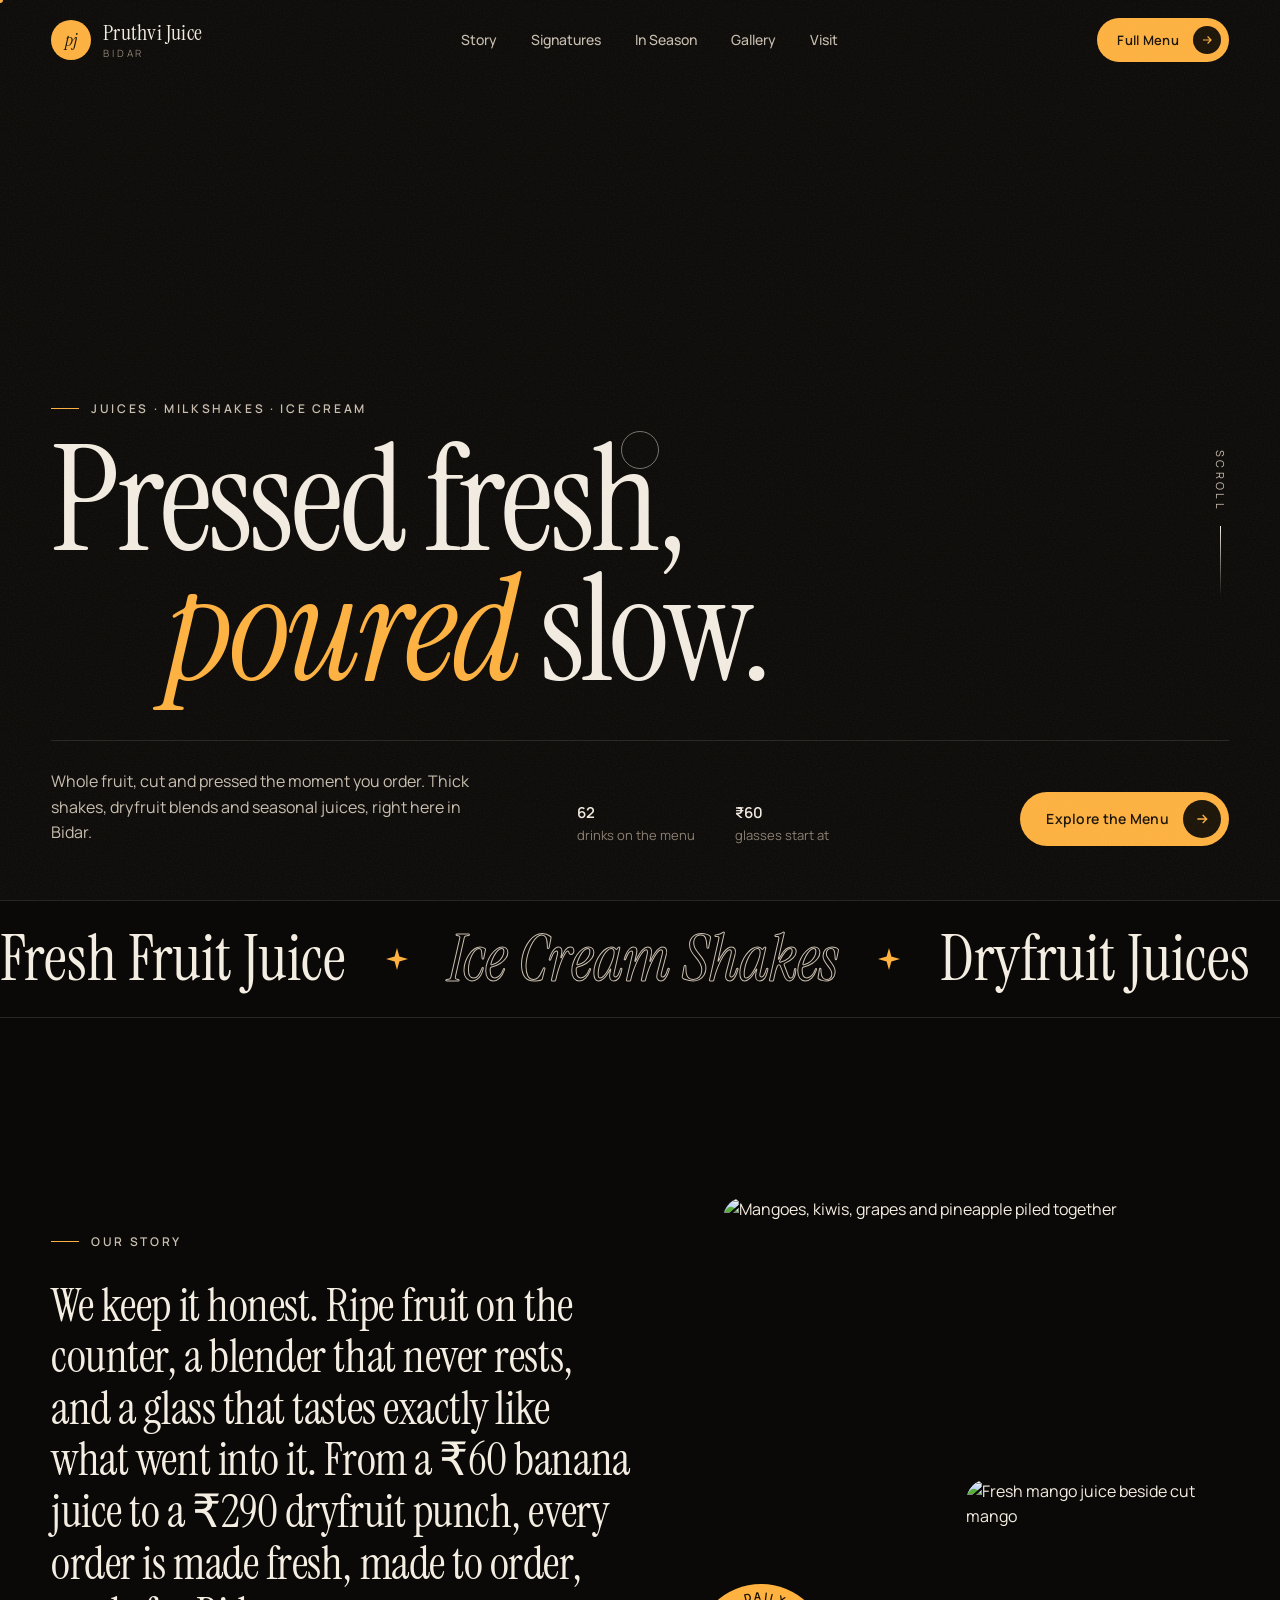
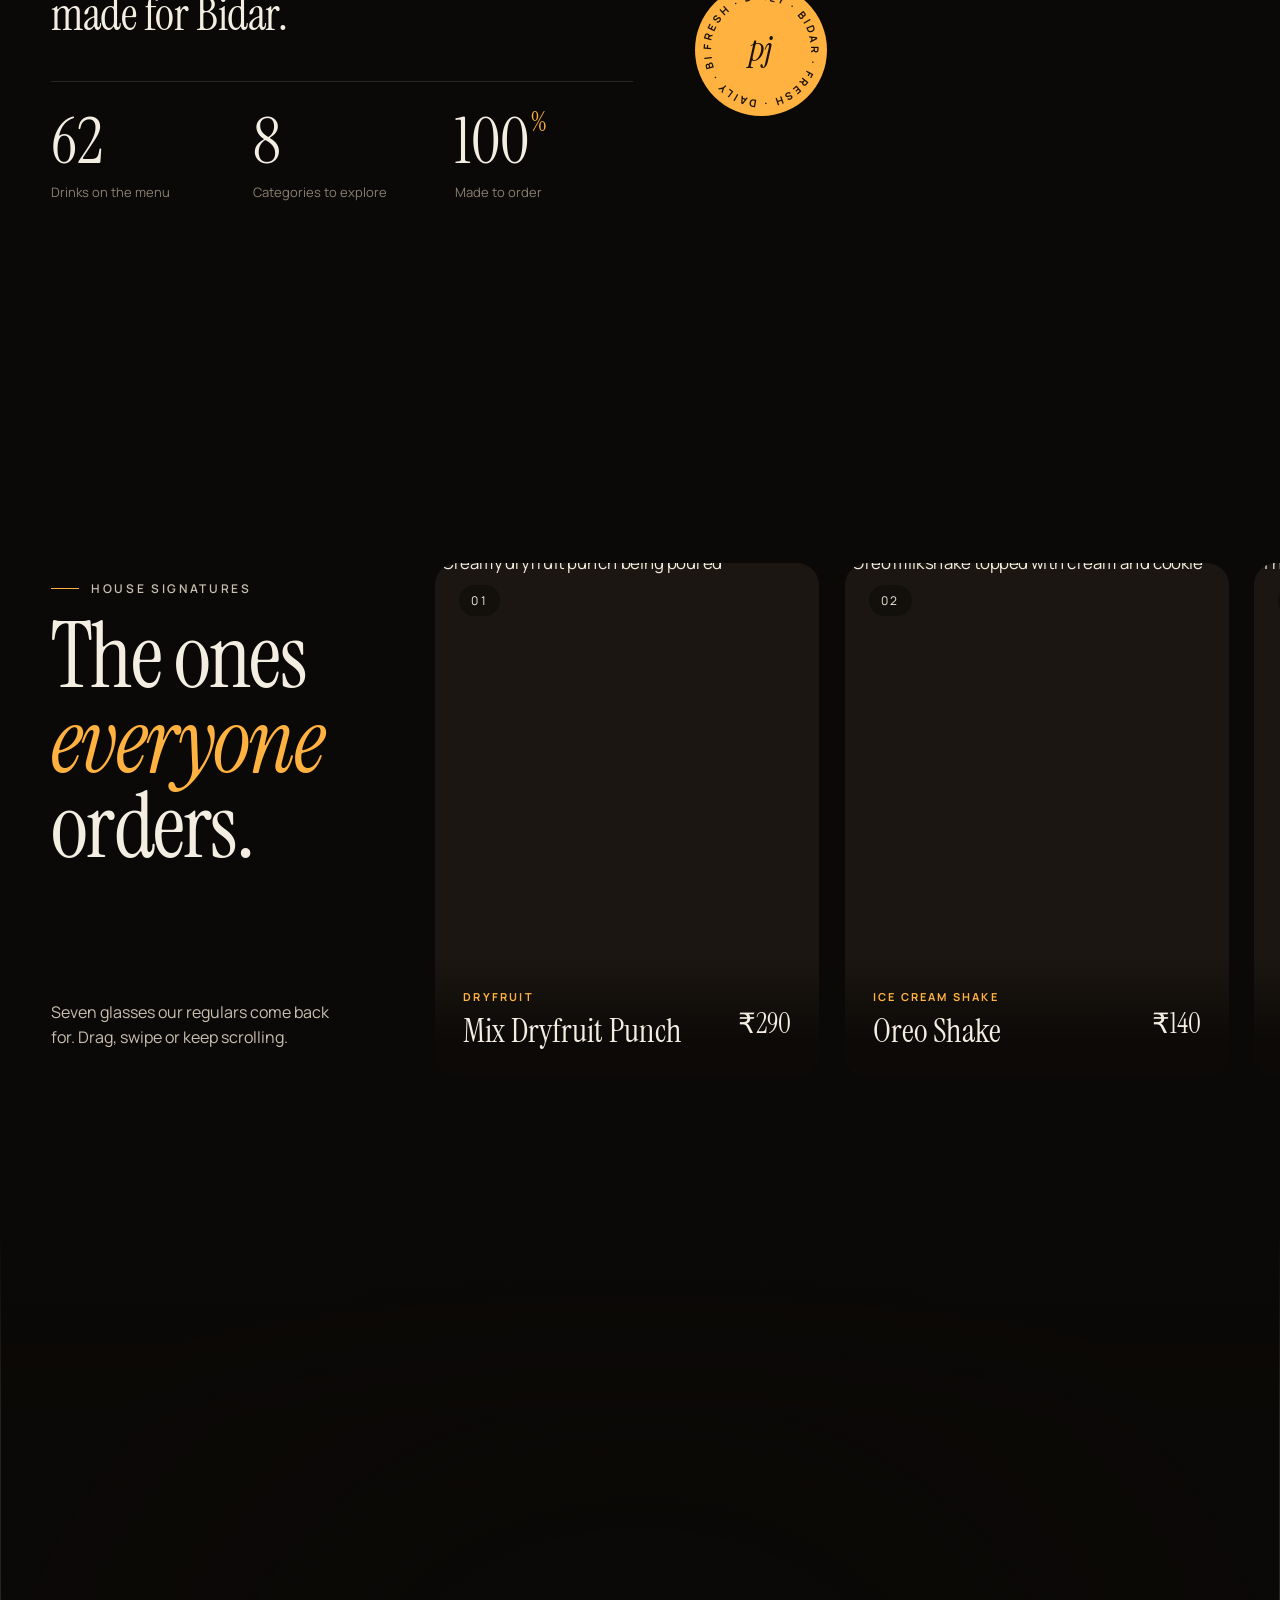
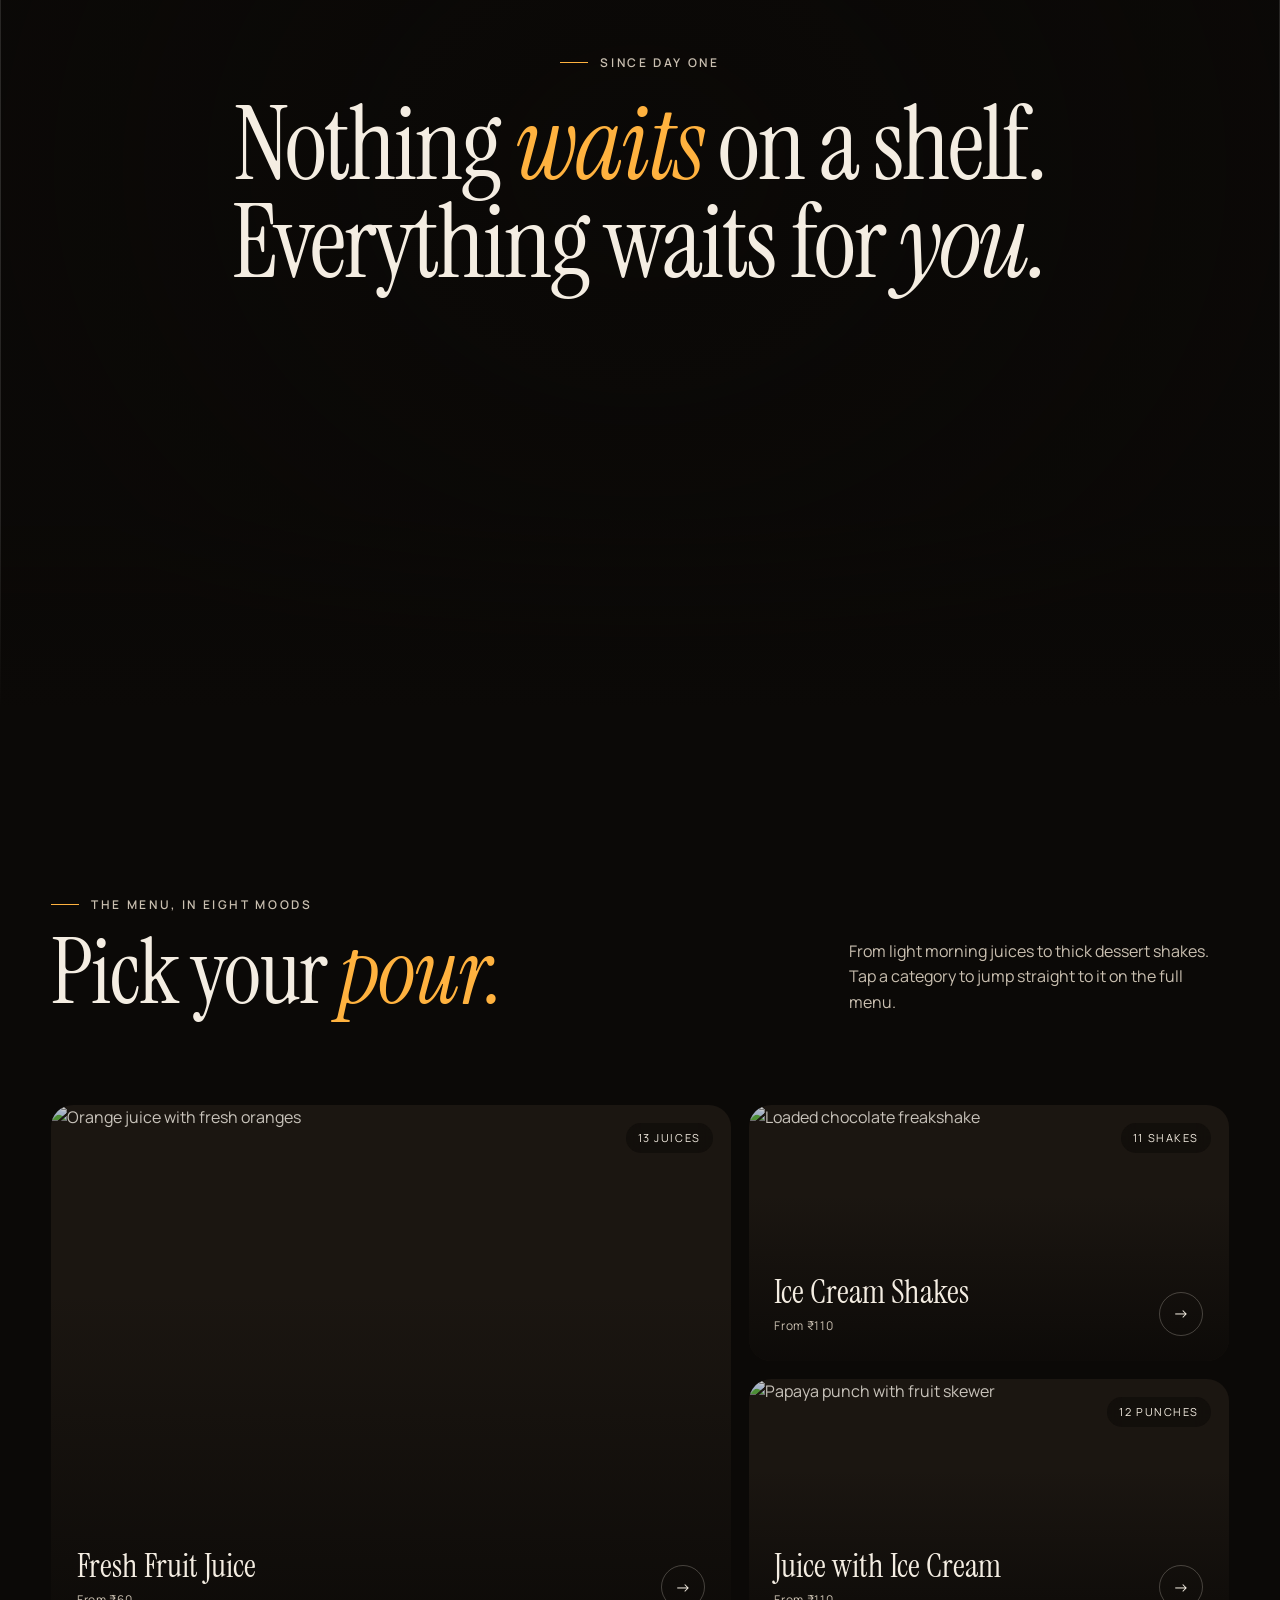
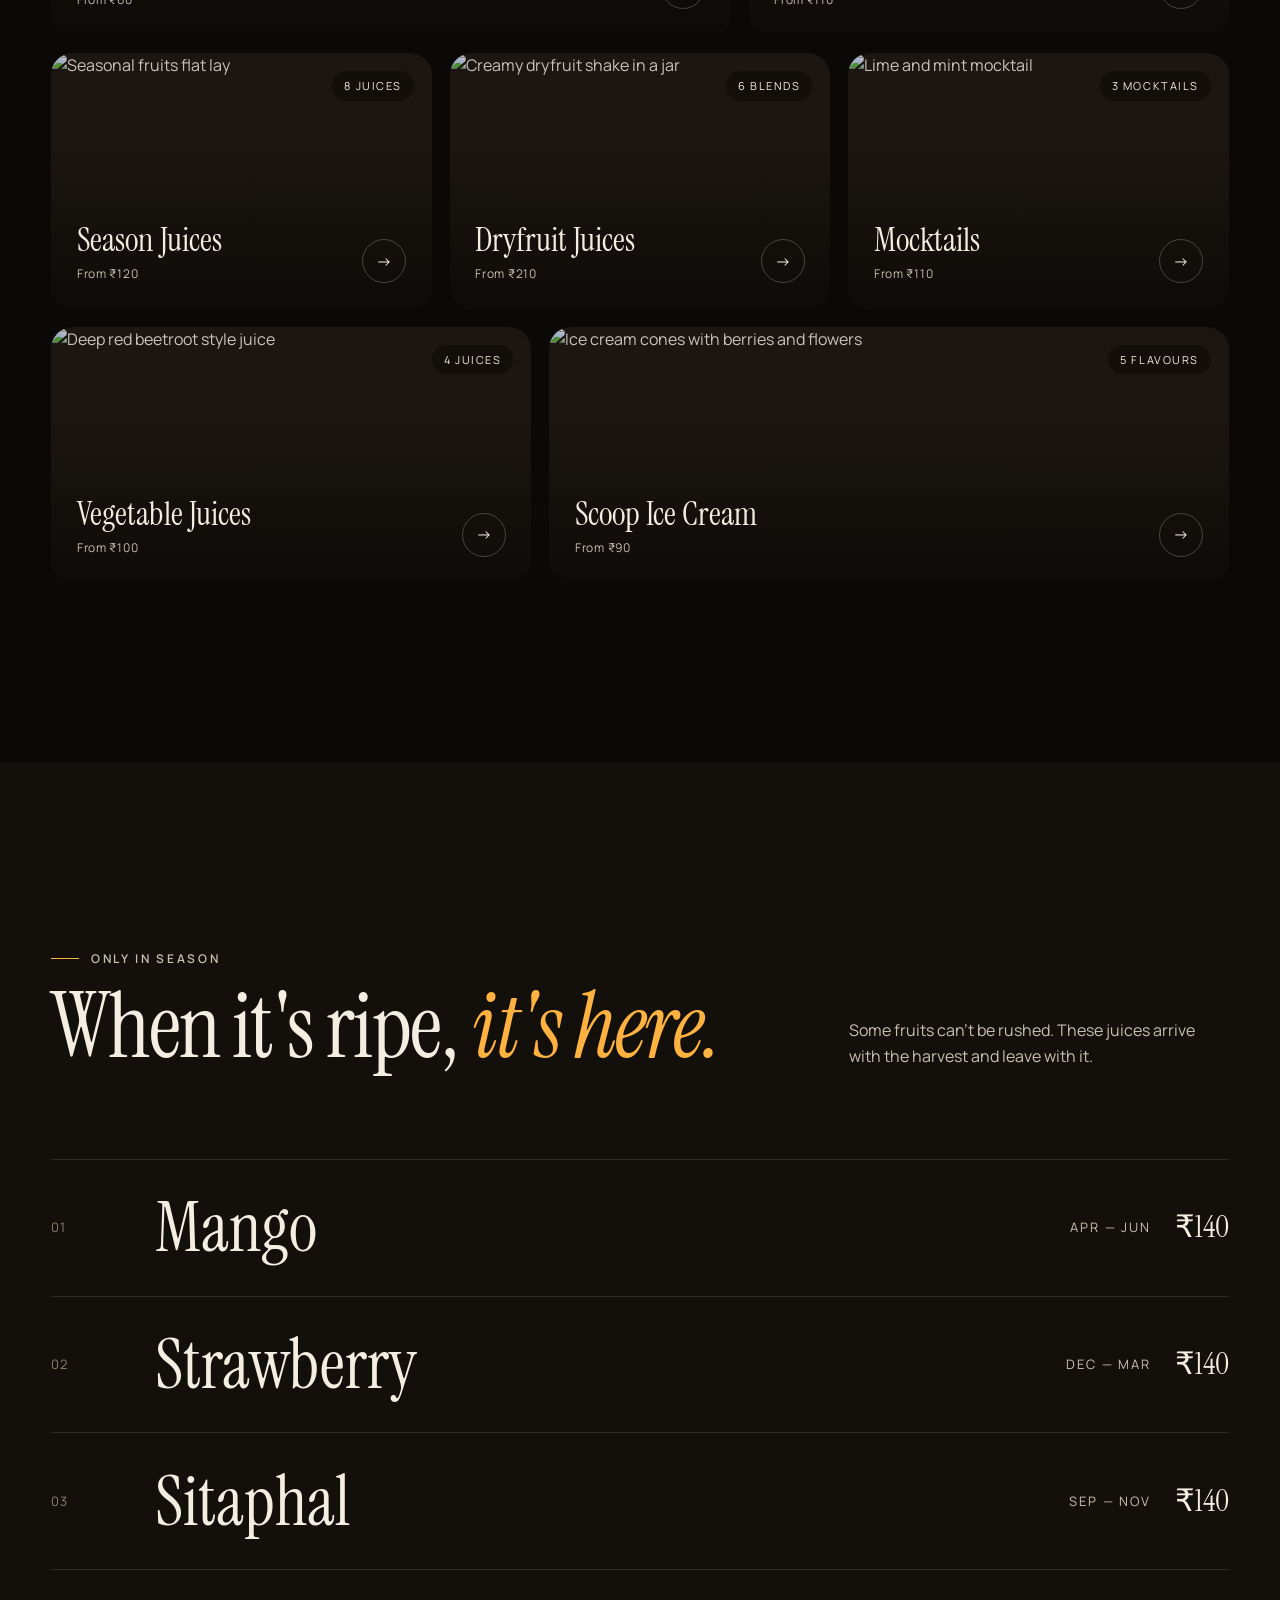
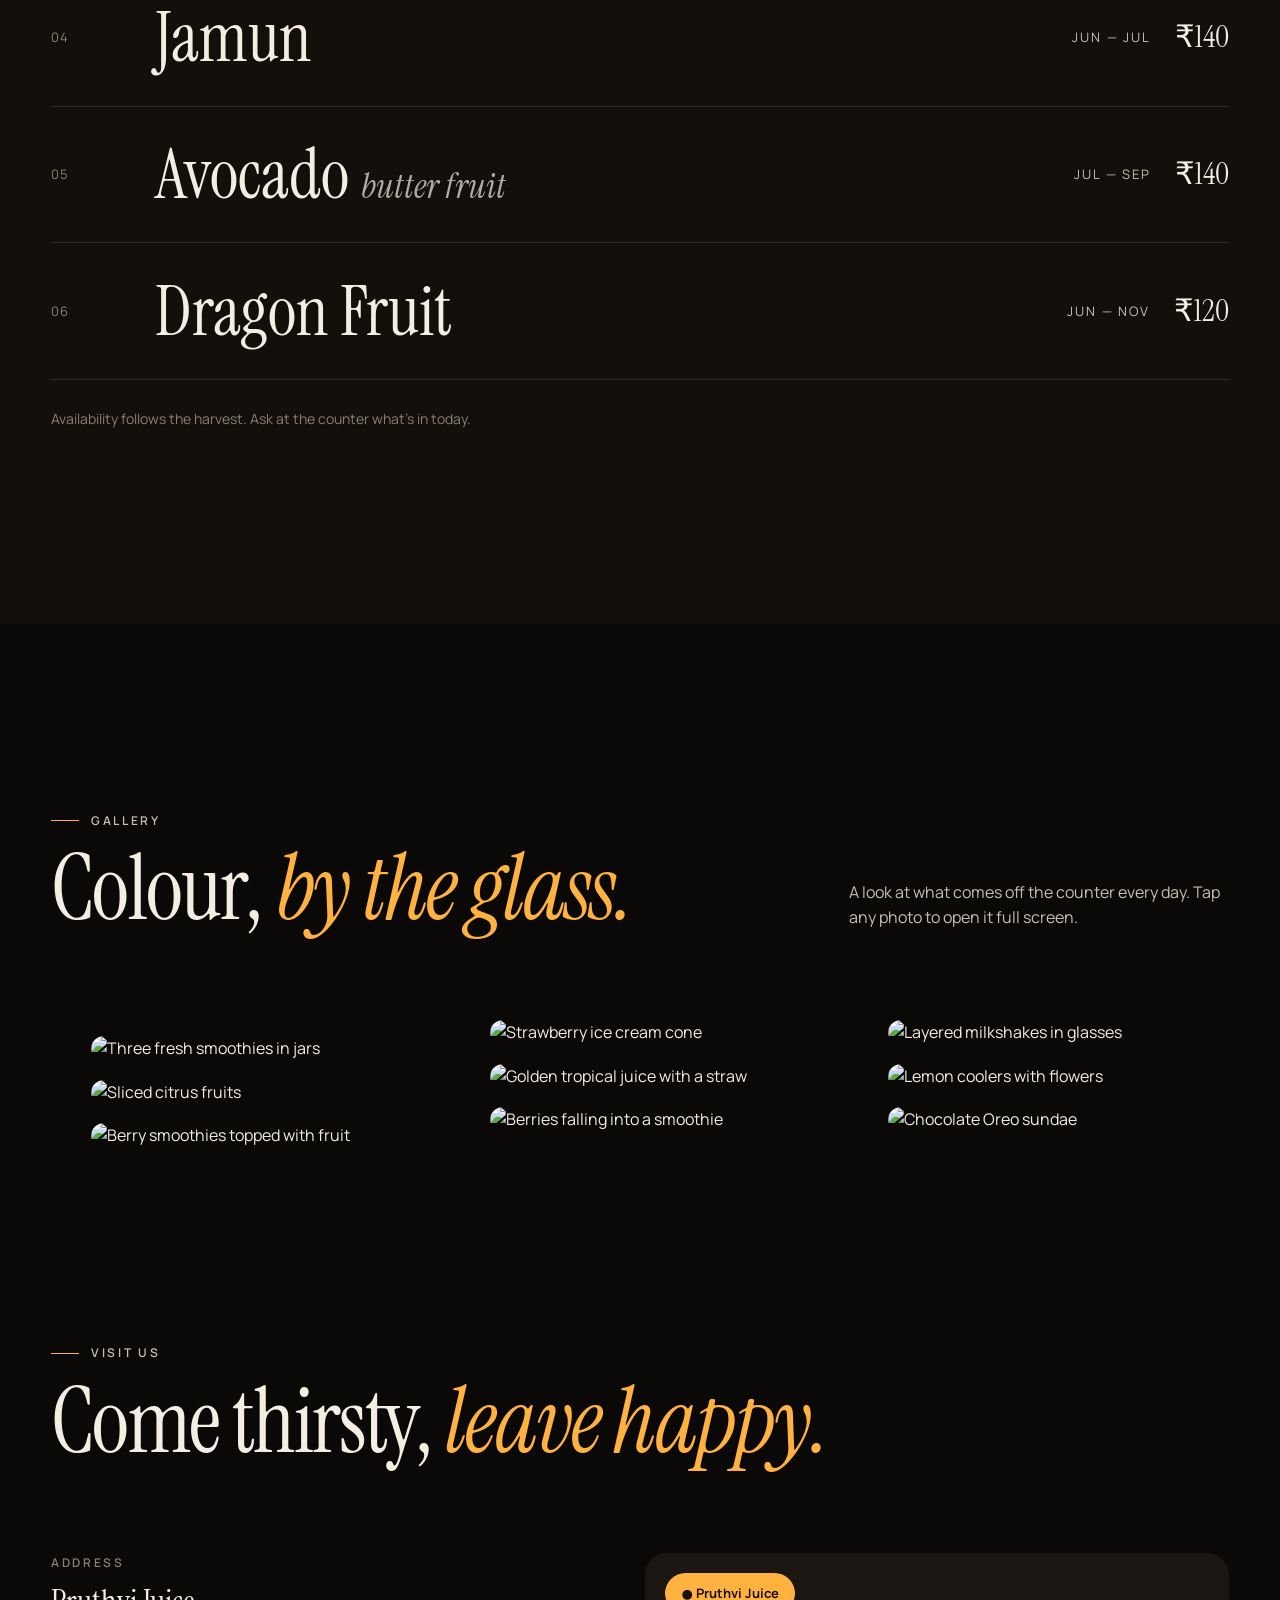
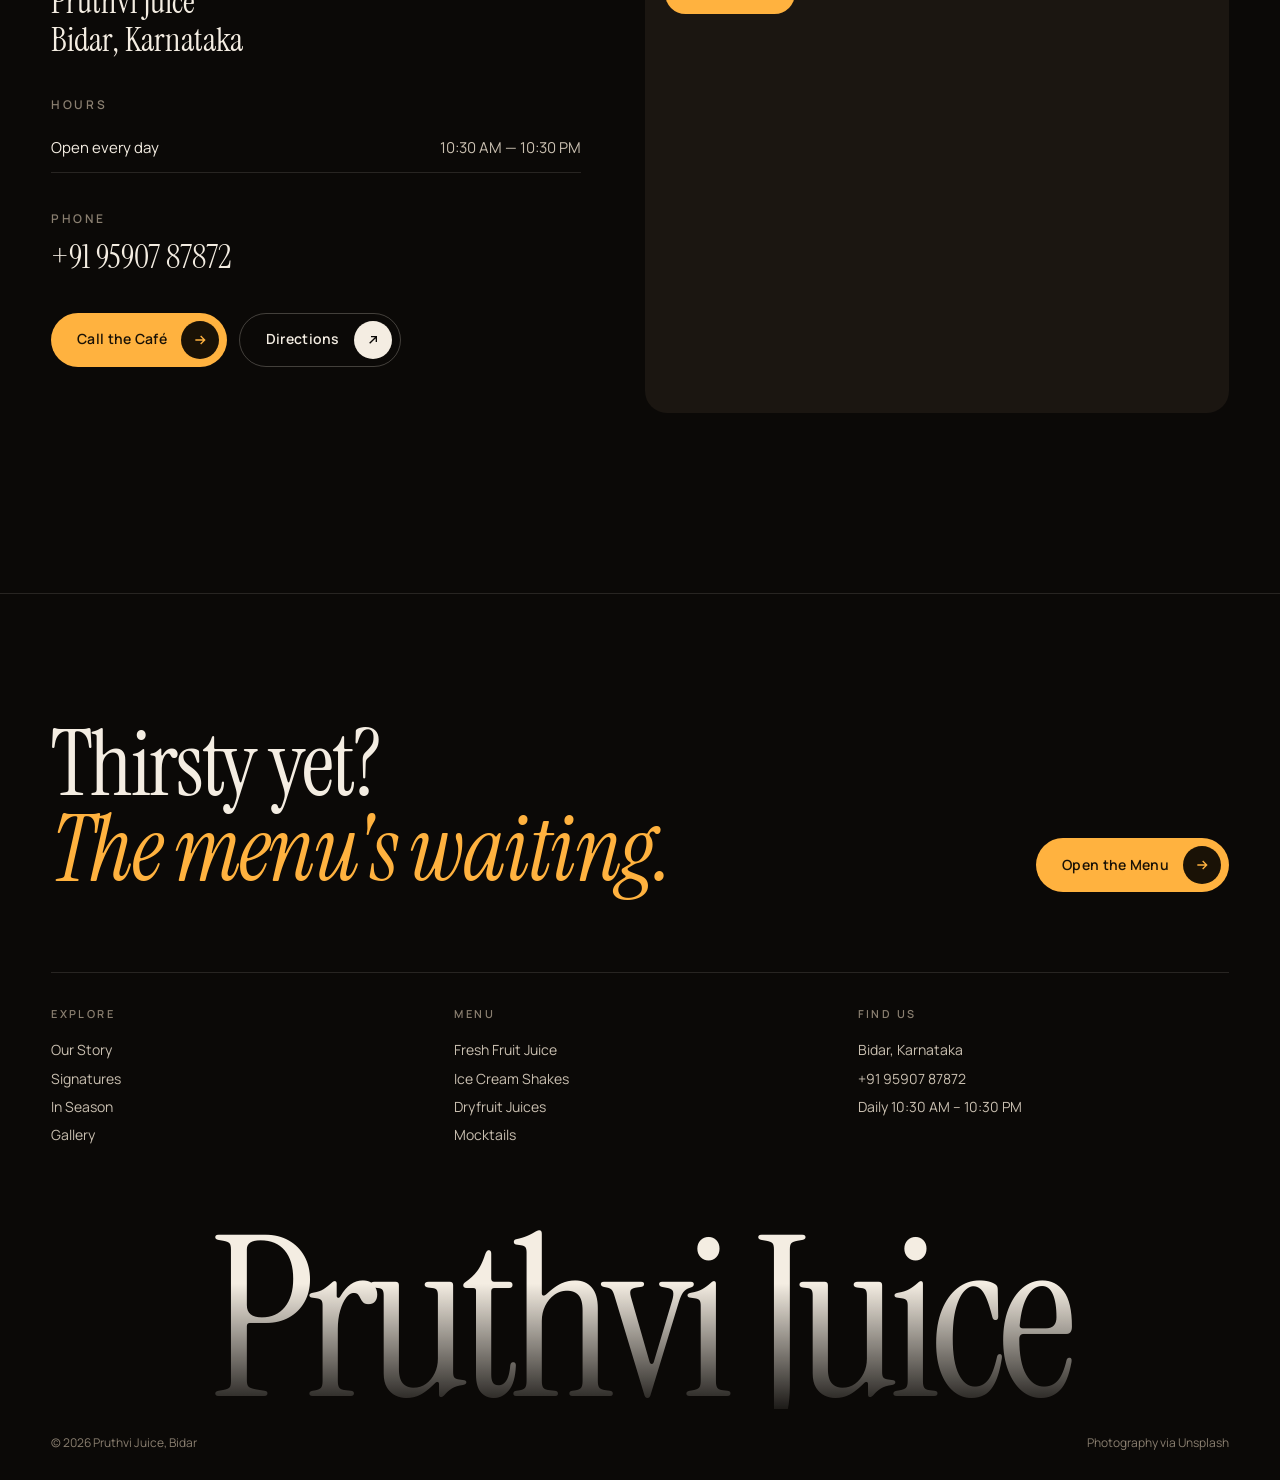
==== index.html @ 225ec80e "Add Pruthvi Juice website: home and menu pages Co-Authored-By: Claude Opus 5.5 <noreply@anthropic.co" ====
<!doctype html>
<html lang="en">
<head>
  <meta charset="utf-8" />
  <meta name="viewport" content="width=device-width, initial-scale=1" />
  <title>Pruthvi Juice — Fresh Juices &amp; Milkshakes, Bidar</title>
  <meta name="description" content="Pruthvi Juice, Bidar — fresh fruit juices, seasonal specials, dryfruit juices, ice cream shakes, punches and mocktails." />
  <meta name="theme-color" content="#0b0907" />
  <link rel="icon" href="data:image/svg+xml,%3Csvg xmlns='http://www.w3.org/2000/svg' viewBox='0 0 64 64'%3E%3Ccircle cx='32' cy='32' r='32' fill='%23ffb23f'/%3E%3Ctext x='32' y='42' font-family='Georgia' font-style='italic' font-size='28' text-anchor='middle' fill='%231a1206'%3EPJ%3C/text%3E%3C/svg%3E" />
  <link rel="preconnect" href="https://fonts.googleapis.com" />
  <link rel="preconnect" href="https://fonts.gstatic.com" crossorigin />
  <link rel="preconnect" href="https://images.unsplash.com" />
  <link href="https://fonts.googleapis.com/css2?family=Instrument+Serif:ital@0;1&family=Manrope:wght@400;500;600;700;800&display=swap" rel="stylesheet" />
  <link rel="stylesheet" href="css/style.css" />
</head>
<body>
  <div class="grain" aria-hidden="true"></div>
  <div class="cursor" aria-hidden="true"><span>View</span></div>
  <div class="cursor-dot" aria-hidden="true"></div>

  <!-- Preloader -->
  <div class="preloader" aria-hidden="true">
    <div class="preloader__top"><span>Pruthvi Juice</span><span>Bidar · Karnataka</span></div>
    <div class="preloader__word"><span>F</span><span>r</span><span>e</span><span>s</span><span>h</span></div>
    <div class="preloader__bottom"><span>Pressing fruit…</span><span class="preloader__count">0</span></div>
    <div class="preloader__bar"></div>
  </div>

  <!-- Navigation -->
  <header class="nav">
    <a href="index.html" class="brand" aria-label="Pruthvi Juice home">
      <span class="brand__mark">pj</span>
      <span class="brand__name">Pruthvi Juice<small>Bidar</small></span>
    </a>
    <nav class="nav__links" aria-label="Primary">
      <a href="#story">Story</a>
      <a href="#signatures">Signatures</a>
      <a href="#season">In Season</a>
      <a href="#gallery">Gallery</a>
      <a href="#visit">Visit</a>
    </nav>
    <div class="nav__right">
      <a href="menu.html" class="btn btn--primary btn--sm">Full Menu
        <span class="btn__icon"><svg width="14" height="14" viewBox="0 0 24 24" fill="none" stroke="currentColor" stroke-width="2"><path d="M5 12h14M13 6l6 6-6 6"/></svg></span>
      </a>
      <button class="burger" aria-label="Open menu" aria-expanded="false"><span></span><span></span></button>
    </div>
  </header>

  <div class="mobile-menu">
    <a href="#story">Story</a>
    <a href="#signatures">Signatures</a>
    <a href="#season">In Season</a>
    <a href="#gallery">Gallery</a>
    <a href="#visit">Visit</a>
    <a href="menu.html"><em>Full Menu →</em></a>
    <div class="mobile-menu__meta">Bidar, Karnataka · Open daily 10:30 AM – 10:30 PM<br /><a href="tel:+919590787872">+91 95907 87872</a></div>
  </div>

  <main>
    <!-- HERO -->
    <section class="hero" id="top">
      <div class="hero__media">
        <picture>
          <source media="(max-width: 700px)" srcset="https://images.unsplash.com/photo-1615478503562-ec2d8aa0e24e?auto=format&fit=crop&w=900&h=1600&q=80" />
          <img src="https://images.unsplash.com/photo-1622597467836-f3285f2131b8?auto=format&fit=crop&w=1920&q=80" alt="A row of colourful fresh smoothies in jars on a warm-lit bar" fetchpriority="high" />
        </picture>
      </div>
      <div class="hero__shade"></div>
      <div class="scroll-cue">Scroll</div>

      <div class="container hero__content">
        <span class="eyebrow hero-anim">Juices · Milkshakes · Ice Cream</span>
        <h1 class="hero__title">
          <span class="line" data-hero>Pressed fresh,</span>
          <span class="line line--indent" data-hero><em class="italic accent">poured</em> slow.</span>
        </h1>
        <div class="hero__bottom">
          <p class="hero__lead hero-anim">Whole fruit, cut and pressed the moment you order. Thick shakes, dryfruit blends and seasonal juices, right here in Bidar.</p>
          <div class="hero__meta hero-anim">
            <div><strong>62</strong>drinks on the menu</div>
            <div><strong>₹60</strong>glasses start at</div>
          </div>
          <a href="menu.html" class="btn btn--primary hero-anim">Explore the Menu
            <span class="btn__icon"><svg width="16" height="16" viewBox="0 0 24 24" fill="none" stroke="currentColor" stroke-width="2"><path d="M5 12h14M13 6l6 6-6 6"/></svg></span>
          </a>
        </div>
      </div>
    </section>

    <!-- MARQUEE -->
    <div class="marquee" aria-hidden="true">
      <div class="marquee__track">
        <!-- duplicated twice for seamless loop -->
        <div class="marquee__item">Fresh Fruit Juice<svg class="marquee__star" viewBox="0 0 24 24" fill="currentColor"><path d="M12 0l2.6 9.4L24 12l-9.4 2.6L12 24l-2.6-9.4L0 12l9.4-2.6z"/></svg></div>
        <div class="marquee__item">Ice Cream Shakes<svg class="marquee__star" viewBox="0 0 24 24" fill="currentColor"><path d="M12 0l2.6 9.4L24 12l-9.4 2.6L12 24l-2.6-9.4L0 12l9.4-2.6z"/></svg></div>
        <div class="marquee__item">Dryfruit Juices<svg class="marquee__star" viewBox="0 0 24 24" fill="currentColor"><path d="M12 0l2.6 9.4L24 12l-9.4 2.6L12 24l-2.6-9.4L0 12l9.4-2.6z"/></svg></div>
        <div class="marquee__item">Punches<svg class="marquee__star" viewBox="0 0 24 24" fill="currentColor"><path d="M12 0l2.6 9.4L24 12l-9.4 2.6L12 24l-2.6-9.4L0 12l9.4-2.6z"/></svg></div>
        <div class="marquee__item">Mocktails<svg class="marquee__star" viewBox="0 0 24 24" fill="currentColor"><path d="M12 0l2.6 9.4L24 12l-9.4 2.6L12 24l-2.6-9.4L0 12l9.4-2.6z"/></svg></div>
        <div class="marquee__item">Season Specials<svg class="marquee__star" viewBox="0 0 24 24" fill="currentColor"><path d="M12 0l2.6 9.4L24 12l-9.4 2.6L12 24l-2.6-9.4L0 12l9.4-2.6z"/></svg></div>
        <div class="marquee__item">Fresh Fruit Juice<svg class="marquee__star" viewBox="0 0 24 24" fill="currentColor"><path d="M12 0l2.6 9.4L24 12l-9.4 2.6L12 24l-2.6-9.4L0 12l9.4-2.6z"/></svg></div>
        <div class="marquee__item">Ice Cream Shakes<svg class="marquee__star" viewBox="0 0 24 24" fill="currentColor"><path d="M12 0l2.6 9.4L24 12l-9.4 2.6L12 24l-2.6-9.4L0 12l9.4-2.6z"/></svg></div>
        <div class="marquee__item">Dryfruit Juices<svg class="marquee__star" viewBox="0 0 24 24" fill="currentColor"><path d="M12 0l2.6 9.4L24 12l-9.4 2.6L12 24l-2.6-9.4L0 12l9.4-2.6z"/></svg></div>
        <div class="marquee__item">Punches<svg class="marquee__star" viewBox="0 0 24 24" fill="currentColor"><path d="M12 0l2.6 9.4L24 12l-9.4 2.6L12 24l-2.6-9.4L0 12l9.4-2.6z"/></svg></div>
        <div class="marquee__item">Mocktails<svg class="marquee__star" viewBox="0 0 24 24" fill="currentColor"><path d="M12 0l2.6 9.4L24 12l-9.4 2.6L12 24l-2.6-9.4L0 12l9.4-2.6z"/></svg></div>
        <div class="marquee__item">Season Specials<svg class="marquee__star" viewBox="0 0 24 24" fill="currentColor"><path d="M12 0l2.6 9.4L24 12l-9.4 2.6L12 24l-2.6-9.4L0 12l9.4-2.6z"/></svg></div>
      </div>
    </div>

    <!-- STORY -->
    <section class="section story" id="story">
      <div class="container story__grid">
        <div>
          <span class="eyebrow fade-up">Our Story</span>
          <p class="manifesto" id="manifesto">
            We keep it honest. Ripe fruit on the counter, a blender that never rests, and a glass that tastes exactly like what went into it. From a ₹60 banana juice to a ₹290 dryfruit punch, every order is made fresh, made to order, made for Bidar.
          </p>
          <div class="story__facts">
            <div class="fade-up"><div class="fact__num"><span data-count="62">0</span></div><div class="fact__label">Drinks on the menu</div></div>
            <div class="fade-up" data-delay=".1"><div class="fact__num"><span data-count="8">0</span></div><div class="fact__label">Categories to explore</div></div>
            <div class="fade-up" data-delay=".2"><div class="fact__num"><span data-count="100">0</span><sup>%</sup></div><div class="fact__label">Made to order</div></div>
          </div>
        </div>

        <div class="story__visual">
          <div class="story__img-a img-reveal">
            <img src="https://images.unsplash.com/photo-1619566636858-adf3ef46400b?auto=format&fit=crop&w=1200&q=80" alt="Mangoes, kiwis, grapes and pineapple piled together" loading="lazy" />
          </div>
          <div class="story__img-b img-reveal">
            <img src="https://images.unsplash.com/photo-1546173159-315724a31696?auto=format&fit=crop&w=800&q=80" alt="Fresh mango juice beside cut mango" loading="lazy" />
          </div>
          <div class="story__badge" aria-hidden="true">
            <svg viewBox="0 0 132 132"><defs><path id="circ" d="M66,66 m-50,0 a50,50 0 1,1 100,0 a50,50 0 1,1 -100,0"/></defs><text><textPath href="#circ">Fresh · Daily · Bidar · Fresh · Daily · Bidar ·</textPath></text></svg>
            <b>pj</b>
          </div>
        </div>
      </div>
    </section>

    <!-- SIGNATURES (pinned horizontal scroll) -->
    <section class="signatures" id="signatures">
      <div class="h-wrap">
        <div class="h-track">
          <div class="sig-intro">
            <div>
              <span class="eyebrow">House Signatures</span>
              <h2 class="section-title" data-split>The ones <em class="italic accent">everyone</em> orders.</h2>
            </div>
            <p>Seven glasses our regulars come back for. Drag, swipe or keep scrolling.</p>
          </div>

          <article class="sig-card" data-cursor="view">
            <span class="sig-card__idx">01</span>
            <div class="sig-card__media"><img src="https://images.unsplash.com/photo-1550583724-b2692b85b150?auto=format&fit=crop&w=900&q=80" alt="Creamy dryfruit punch being poured" loading="lazy" /></div>
            <div class="sig-card__body"><div><div class="sig-card__cat">Dryfruit</div><h3 class="sig-card__name">Mix Dryfruit Punch</h3></div><div class="sig-card__price">₹290</div></div>
          </article>
          <article class="sig-card" data-cursor="view">
            <span class="sig-card__idx">02</span>
            <div class="sig-card__media"><img src="https://images.unsplash.com/photo-1572490122747-3968b75cc699?auto=format&fit=crop&w=900&q=80" alt="Oreo milkshake topped with cream and cookie" loading="lazy" /></div>
            <div class="sig-card__body"><div><div class="sig-card__cat">Ice Cream Shake</div><h3 class="sig-card__name">Oreo Shake</h3></div><div class="sig-card__price">₹140</div></div>
          </article>
          <article class="sig-card" data-cursor="view">
            <span class="sig-card__idx">03</span>
            <div class="sig-card__media"><img src="https://images.unsplash.com/photo-1623065422902-30a2d299bbe4?auto=format&fit=crop&w=900&q=80" alt="Thick mango punch with fresh mango" loading="lazy" /></div>
            <div class="sig-card__body"><div><div class="sig-card__cat">Juice + Ice Cream</div><h3 class="sig-card__name">Mango Punch</h3></div><div class="sig-card__price">₹190</div></div>
          </article>
          <article class="sig-card" data-cursor="view">
            <span class="sig-card__idx">04</span>
            <div class="sig-card__media"><img src="https://images.unsplash.com/photo-1577805947697-89e18249d767?auto=format&fit=crop&w=900&q=80" alt="Chocolate shake with whipped cream on a dark background" loading="lazy" /></div>
            <div class="sig-card__body"><div><div class="sig-card__cat">Ice Cream Shake</div><h3 class="sig-card__name">Choco Banana</h3></div><div class="sig-card__price">₹140</div></div>
          </article>
          <article class="sig-card" data-cursor="view">
            <span class="sig-card__idx">05</span>
            <div class="sig-card__media"><img src="https://images.unsplash.com/photo-1497534446932-c925b458314e?auto=format&fit=crop&w=900&q=80" alt="Strawberry drinks with lime and mint" loading="lazy" /></div>
            <div class="sig-card__body"><div><div class="sig-card__cat">Juice + Ice Cream</div><h3 class="sig-card__name">Strawberry Punch</h3></div><div class="sig-card__price">₹190</div></div>
          </article>
          <article class="sig-card" data-cursor="view">
            <span class="sig-card__idx">06</span>
            <div class="sig-card__media"><img src="https://images.unsplash.com/photo-1610970881699-44a5587cabec?auto=format&fit=crop&w=900&q=80" alt="Green avocado punch with kiwi and apple" loading="lazy" /></div>
            <div class="sig-card__body"><div><div class="sig-card__cat">Juice + Ice Cream</div><h3 class="sig-card__name">Avocado Punch</h3></div><div class="sig-card__price">₹190</div></div>
          </article>
          <article class="sig-card" data-cursor="view">
            <span class="sig-card__idx">07</span>
            <div class="sig-card__media"><img src="https://images.unsplash.com/photo-1595981267035-7b04ca84a82d?auto=format&fit=crop&w=900&q=80" alt="Watermelon mocktail with citrus" loading="lazy" /></div>
            <div class="sig-card__body"><div><div class="sig-card__cat">Mocktail</div><h3 class="sig-card__name">Watermelon</h3></div><div class="sig-card__price">₹110</div></div>
          </article>

          <div class="sig-end">
            <h3>55 more ways to cool down.</h3>
            <a href="menu.html" class="btn btn--ghost">See everything
              <span class="btn__icon"><svg width="16" height="16" viewBox="0 0 24 24" fill="none" stroke="currentColor" stroke-width="2"><path d="M5 12h14M13 6l6 6-6 6"/></svg></span>
            </a>
          </div>
        </div>
      </div>
    </section>

    <!-- CINEMATIC BREAK -->
    <section class="cine">
      <div class="cine__media" data-parallax="8">
        <img src="https://images.unsplash.com/photo-1536935338788-846bb9981813?auto=format&fit=crop&w=2400&q=80" alt="" loading="lazy" />
      </div>
      <div class="cine__text">
        <span class="eyebrow">Since day one</span>
        <h2 class="cine__quote" data-split>Nothing <em class="italic accent">waits</em> on a shelf.<br />Everything waits for <em class="italic">you.</em></h2>
      </div>
    </section>

    <!-- CATEGORIES -->
    <section class="section" id="categories">
      <div class="container">
        <div class="section-head">
          <div>
            <span class="eyebrow fade-up">The Menu, in Eight Moods</span>
            <h2 class="section-title" data-split>Pick your <em class="italic accent">pour.</em></h2>
          </div>
          <p class="section-sub fade-up">From light morning juices to thick dessert shakes. Tap a category to jump straight to it on the full menu.</p>
        </div>

        <div class="bento">
          <a href="menu.html#fresh-fruit-juice" class="tile t-1 fade-up" data-cursor="view">
            <img src="https://images.unsplash.com/photo-1613478223719-2ab802602423?auto=format&fit=crop&w=1400&q=80" alt="Orange juice with fresh oranges" loading="lazy" />
            <span class="tile__count">13 juices</span>
            <div class="tile__body"><div><h3 class="tile__name">Fresh Fruit Juice</h3><div class="tile__from">From ₹60</div></div><span class="tile__arrow">→</span></div>
          </a>
          <a href="menu.html#ice-cream-shakes" class="tile t-2 fade-up" data-cursor="view">
            <img src="https://images.unsplash.com/photo-1541658016709-82535e94bc69?auto=format&fit=crop&w=1000&q=80" alt="Loaded chocolate freakshake" loading="lazy" />
            <span class="tile__count">11 shakes</span>
            <div class="tile__body"><div><h3 class="tile__name">Ice Cream Shakes</h3><div class="tile__from">From ₹110</div></div><span class="tile__arrow">→</span></div>
          </a>
          <a href="menu.html#juice-with-ice-cream" class="tile t-3 fade-up" data-cursor="view">
            <img src="https://images.unsplash.com/photo-1525385133512-2f3bdd039054?auto=format&fit=crop&w=1000&q=80" alt="Papaya punch with fruit skewer" loading="lazy" />
            <span class="tile__count">12 punches</span>
            <div class="tile__body"><div><h3 class="tile__name">Juice with Ice Cream</h3><div class="tile__from">From ₹110</div></div><span class="tile__arrow">→</span></div>
          </a>
          <a href="menu.html#season-juices" class="tile t-4 fade-up" data-cursor="view">
            <img src="https://images.unsplash.com/photo-1610832958506-aa56368176cf?auto=format&fit=crop&w=900&q=80" alt="Seasonal fruits flat lay" loading="lazy" />
            <span class="tile__count">8 juices</span>
            <div class="tile__body"><div><h3 class="tile__name">Season Juices</h3><div class="tile__from">From ₹120</div></div><span class="tile__arrow">→</span></div>
          </a>
          <a href="menu.html#dryfruit-juices" class="tile t-5 fade-up" data-cursor="view">
            <img src="https://images.unsplash.com/photo-1638176066666-ffb2f013c7dd?auto=format&fit=crop&w=900&q=80" alt="Creamy dryfruit shake in a jar" loading="lazy" />
            <span class="tile__count">6 blends</span>
            <div class="tile__body"><div><h3 class="tile__name">Dryfruit Juices</h3><div class="tile__from">From ₹210</div></div><span class="tile__arrow">→</span></div>
          </a>
          <a href="menu.html#mocktails" class="tile t-6 fade-up" data-cursor="view">
            <img src="https://images.unsplash.com/photo-1556881286-fc6915169721?auto=format&fit=crop&w=900&q=80" alt="Lime and mint mocktail" loading="lazy" />
            <span class="tile__count">3 mocktails</span>
            <div class="tile__body"><div><h3 class="tile__name">Mocktails</h3><div class="tile__from">From ₹110</div></div><span class="tile__arrow">→</span></div>
          </a>
          <a href="menu.html#vegetable-juices" class="tile t-7 fade-up" data-cursor="view">
            <img src="https://images.unsplash.com/photo-1560508180-03f285f67ded?auto=format&fit=crop&w=1000&q=80" alt="Deep red beetroot style juice" loading="lazy" />
            <span class="tile__count">4 juices</span>
            <div class="tile__body"><div><h3 class="tile__name">Vegetable Juices</h3><div class="tile__from">From ₹100</div></div><span class="tile__arrow">→</span></div>
          </a>
          <a href="menu.html#scoop-ice-cream" class="tile t-8 fade-up" data-cursor="view">
            <img src="https://images.unsplash.com/photo-1501443762994-82bd5dace89a?auto=format&fit=crop&w=1400&q=80" alt="Ice cream cones with berries and flowers" loading="lazy" />
            <span class="tile__count">5 flavours</span>
            <div class="tile__body"><div><h3 class="tile__name">Scoop Ice Cream</h3><div class="tile__from">From ₹90</div></div><span class="tile__arrow">→</span></div>
          </a>
        </div>
      </div>
    </section>

    <!-- IN SEASON -->
    <section class="section season" id="season">
      <div class="container">
        <div class="section-head">
          <div>
            <span class="eyebrow fade-up">Only in Season</span>
            <h2 class="section-title" data-split>When it's ripe, <em class="italic accent">it's here.</em></h2>
          </div>
          <p class="section-sub fade-up">Some fruits can't be rushed. These juices arrive with the harvest and leave with it.</p>
        </div>

        <div class="season-list">
          <div class="season-row" data-img="0"><span class="season-row__no">01</span><span class="season-row__name">Mango</span><span class="season-row__months">Apr — Jun</span><span class="season-row__price">₹140</span></div>
          <div class="season-row" data-img="1"><span class="season-row__no">02</span><span class="season-row__name">Strawberry</span><span class="season-row__months">Dec — Mar</span><span class="season-row__price">₹140</span></div>
          <div class="season-row" data-img="2"><span class="season-row__no">03</span><span class="season-row__name">Sitaphal</span><span class="season-row__months">Sep — Nov</span><span class="season-row__price">₹140</span></div>
          <div class="season-row" data-img="3"><span class="season-row__no">04</span><span class="season-row__name">Jamun</span><span class="season-row__months">Jun — Jul</span><span class="season-row__price">₹140</span></div>
          <div class="season-row" data-img="4"><span class="season-row__no">05</span><span class="season-row__name">Avocado <em class="italic" style="font-size:.5em;opacity:.7">butter fruit</em></span><span class="season-row__months">Jul — Sep</span><span class="season-row__price">₹140</span></div>
          <div class="season-row" data-img="5"><span class="season-row__no">06</span><span class="season-row__name">Dragon Fruit</span><span class="season-row__months">Jun — Nov</span><span class="season-row__price">₹120</span></div>
        </div>
        <p class="season-note fade-up">Availability follows the harvest. Ask at the counter what's in today.</p>
      </div>

      <div class="season-float" aria-hidden="true">
        <img src="https://images.unsplash.com/photo-1546173159-315724a31696?auto=format&fit=crop&w=600&q=80" alt="" loading="lazy" />
        <img src="https://images.unsplash.com/photo-1601004890684-d8cbf643f5f2?auto=format&fit=crop&w=600&q=80" alt="" loading="lazy" />
        <img src="https://images.unsplash.com/photo-1550583724-b2692b85b150?auto=format&fit=crop&w=600&q=80" alt="" loading="lazy" />
        <img src="https://images.unsplash.com/photo-1600718374662-0483d2b9da44?auto=format&fit=crop&w=600&q=80" alt="" loading="lazy" />
        <img src="https://images.unsplash.com/photo-1519162808019-7de1683fa2ad?auto=format&fit=crop&w=600&q=80" alt="" loading="lazy" />
        <img src="https://images.unsplash.com/photo-1553530666-ba11a7da3888?auto=format&fit=crop&w=600&q=80" alt="" loading="lazy" />
      </div>
    </section>

    <!-- GALLERY -->
    <section class="section" id="gallery">
      <div class="container">
        <div class="section-head">
          <div>
            <span class="eyebrow fade-up">Gallery</span>
            <h2 class="section-title" data-split>Colour, <em class="italic accent">by the glass.</em></h2>
          </div>
          <p class="section-sub fade-up">A look at what comes off the counter every day. Tap any photo to open it full screen.</p>
        </div>

        <div class="gallery-grid">
          <figure class="g-item fade-up" data-cursor="view"><img src="https://images.unsplash.com/photo-1622597467836-f3285f2131b8?auto=format&fit=crop&w=900&h=1200&q=80" alt="Three fresh smoothies in jars" loading="lazy" /><figcaption>Fresh Trio</figcaption></figure>
          <figure class="g-item fade-up" data-cursor="view"><img src="https://images.unsplash.com/photo-1546548970-71785318a17b?auto=format&fit=crop&w=900&h=700&q=80" alt="Sliced citrus fruits" loading="lazy" /><figcaption>Citrus</figcaption></figure>
          <figure class="g-item fade-up" data-cursor="view"><img src="https://images.unsplash.com/photo-1553530666-ba11a7da3888?auto=format&fit=crop&w=900&h=1100&q=80" alt="Berry smoothies topped with fruit" loading="lazy" /><figcaption>Berry Blend</figcaption></figure>
          <figure class="g-item fade-up" data-cursor="view"><img src="https://images.unsplash.com/photo-1497034825429-c343d7c6a68f?auto=format&fit=crop&w=900&h=1000&q=80" alt="Strawberry ice cream cone" loading="lazy" /><figcaption>Strawberry Scoop</figcaption></figure>
          <figure class="g-item fade-up" data-cursor="view"><img src="https://images.unsplash.com/photo-1534353473418-4cfa6c56fd38?auto=format&fit=crop&w=900&h=1200&q=80" alt="Golden tropical juice with a straw" loading="lazy" /><figcaption>Pineapple</figcaption></figure>
          <figure class="g-item fade-up" data-cursor="view"><img src="https://images.unsplash.com/photo-1600718374662-0483d2b9da44?auto=format&fit=crop&w=900&h=1100&q=80" alt="Berries falling into a smoothie" loading="lazy" /><figcaption>Jamun</figcaption></figure>
          <figure class="g-item fade-up" data-cursor="view"><img src="https://images.unsplash.com/photo-1505252585461-04db1eb84625?auto=format&fit=crop&w=900&h=700&q=80" alt="Layered milkshakes in glasses" loading="lazy" /><figcaption>Shakes</figcaption></figure>
          <figure class="g-item fade-up" data-cursor="view"><img src="https://images.unsplash.com/photo-1523677011781-c91d1bbe2f9e?auto=format&fit=crop&w=900&h=1100&q=80" alt="Lemon coolers with flowers" loading="lazy" /><figcaption>Coolers</figcaption></figure>
          <figure class="g-item fade-up" data-cursor="view"><img src="https://images.unsplash.com/photo-1563805042-7684c019e1cb?auto=format&fit=crop&w=900&h=1000&q=80" alt="Chocolate Oreo sundae" loading="lazy" /><figcaption>Oreo</figcaption></figure>
        </div>
      </div>
    </section>

    <!-- VISIT -->
    <section class="section" id="visit" style="padding-top:0">
      <div class="container">
        <div class="section-head">
          <div>
            <span class="eyebrow fade-up">Visit Us</span>
            <h2 class="section-title" data-split>Come thirsty, <em class="italic accent">leave happy.</em></h2>
          </div>
        </div>

        <div class="visit__grid">
          <div class="visit__info">
            <div class="visit__block fade-up"><h4>Address</h4><p>Pruthvi Juice<br />Bidar, Karnataka</p></div>
            <div class="visit__block fade-up">
              <h4>Hours</h4>
              <table class="hours">
                <tr><td>Open every day</td><td>10:30 AM — 10:30 PM</td></tr>
              </table>
            </div>
            <div class="visit__block fade-up"><h4>Phone</h4><p><a href="tel:+919590787872">+91 95907 87872</a></p></div>
            <div class="fade-up" style="display:flex;gap:12px;flex-wrap:wrap">
              <a href="tel:+919590787872" class="btn btn--primary">Call the Café
                <span class="btn__icon"><svg width="16" height="16" viewBox="0 0 24 24" fill="none" stroke="currentColor" stroke-width="2"><path d="M5 12h14M13 6l6 6-6 6"/></svg></span>
              </a>
              <a href="https://www.google.com/maps/dir/?api=1&destination=17.9257175,77.4955509" target="_blank" rel="noopener" class="btn btn--ghost">Directions
                <span class="btn__icon"><svg width="16" height="16" viewBox="0 0 24 24" fill="none" stroke="currentColor" stroke-width="2"><path d="M7 17L17 7M9 7h8v8"/></svg></span>
              </a>
            </div>
          </div>
          <div class="map img-reveal">
            <span class="map__pin">● Pruthvi Juice</span>
            <iframe title="Map showing Pruthvi Juice in Bidar" loading="lazy" referrerpolicy="no-referrer-when-downgrade"
              src="https://www.google.com/maps?q=17.9257175,77.4955509&z=17&output=embed"></iframe>
          </div>
        </div>
      </div>
    </section>
  </main>

  <!-- FOOTER -->
  <footer class="footer">
    <div class="container">
      <div class="footer__cta">
        <h2 data-split>Thirsty yet?<br /><em class="italic accent">The menu's waiting.</em></h2>
        <a href="menu.html" class="btn btn--primary">Open the Menu
          <span class="btn__icon"><svg width="16" height="16" viewBox="0 0 24 24" fill="none" stroke="currentColor" stroke-width="2"><path d="M5 12h14M13 6l6 6-6 6"/></svg></span>
        </a>
      </div>
      <div class="footer__cols">
        <div><h5>Explore</h5><a href="#story">Our Story</a><a href="#signatures">Signatures</a><a href="#season">In Season</a><a href="#gallery">Gallery</a></div>
        <div><h5>Menu</h5><a href="menu.html#fresh-fruit-juice">Fresh Fruit Juice</a><a href="menu.html#ice-cream-shakes">Ice Cream Shakes</a><a href="menu.html#dryfruit-juices">Dryfruit Juices</a><a href="menu.html#mocktails">Mocktails</a></div>
        <div><h5>Find us</h5><a href="https://maps.app.goo.gl/4yC3fa9TvVvdDudY7" target="_blank" rel="noopener">Bidar, Karnataka</a><a href="tel:+919590787872">+91 95907 87872</a><a href="#visit">Daily 10:30 AM – 10:30 PM</a></div>
      </div>
      <div class="footer__word" aria-hidden="true">Pruthvi Juice</div>
      <div class="footer__legal"><span>© <span id="year"></span> Pruthvi Juice, Bidar</span><span>Photography via Unsplash</span></div>
    </div>
  </footer>

  <!-- Lightbox -->
  <div class="lightbox" role="dialog" aria-modal="true" aria-label="Photo viewer">
    <button class="lightbox__close" aria-label="Close">×</button>
    <button class="lightbox__nav lightbox__prev" aria-label="Previous photo">←</button>
    <img src="" alt="" />
    <button class="lightbox__nav lightbox__next" aria-label="Next photo">→</button>
  </div>

  <script src="https://cdnjs.cloudflare.com/ajax/libs/gsap/3.12.5/gsap.min.js"></script>
  <script src="https://cdnjs.cloudflare.com/ajax/libs/gsap/3.12.5/ScrollTrigger.min.js"></script>
  <script src="https://unpkg.com/lenis@1.1.13/dist/lenis.min.js"></script>
  <script src="js/main.js"></script>
  <script src="js/home.js"></script>
</body>
</html>
---- css/style.css ----
/* ==========================================================
   Pruthvi Juice — Bidar
   Cinematic dark theme · shared by index.html & menu.html
   ========================================================== */

:root {
  --bg: #0b0907;
  --bg-2: #13100c;
  --bg-3: #1b1611;
  --ink: #f4ede2;
  --ink-2: #c9bfb0;
  --muted: #8a7f70;
  --line: rgba(244, 237, 226, 0.12);
  --line-strong: rgba(244, 237, 226, 0.24);
  --accent: #ffb23f;      /* mango */
  --accent-2: #ff5a3c;    /* blood orange */
  --accent-ink: #1a1206;

  --serif: "Instrument Serif", "Times New Roman", serif;
  --sans: "Manrope", system-ui, -apple-system, "Segoe UI", sans-serif;

  --gutter: clamp(16px, 4vw, 56px);
  --max: 1440px;
  --radius: 22px;
  --ease: cubic-bezier(0.22, 1, 0.36, 1);
}

*, *::before, *::after { box-sizing: border-box; }

html { -webkit-text-size-adjust: 100%; overflow-x: clip; }
html.lenis, html.lenis body { height: auto; }
.lenis.lenis-smooth { scroll-behavior: auto !important; }

body {
  margin: 0;
  background: var(--bg);
  color: var(--ink);
  font-family: var(--sans);
  font-size: 16px;
  line-height: 1.6;
  -webkit-font-smoothing: antialiased;
  overflow-x: clip;
}

img { display: block; max-width: 100%; }
a { color: inherit; text-decoration: none; }
button { font: inherit; color: inherit; background: none; border: 0; cursor: pointer; }
::selection { background: var(--accent); color: var(--accent-ink); }

.container { width: 100%; max-width: var(--max); margin: 0 auto; padding: 0 var(--gutter); }

.serif { font-family: var(--serif); font-weight: 400; }
.italic { font-style: italic; }
.accent { color: var(--accent); }

.eyebrow {
  display: inline-flex; align-items: center; gap: 12px;
  font-size: 12px; letter-spacing: 0.22em; text-transform: uppercase;
  color: var(--ink-2); font-weight: 600;
}
.eyebrow::before { content: ""; width: 28px; height: 1px; background: var(--accent); }

/* ---------- Film grain ---------- */
/* oversized noise lives inside a viewport-sized clip box; a fixed element wider
   than the viewport makes mobile browsers zoom the whole page out */
.grain { pointer-events: none; position: fixed; inset: 0; z-index: 90; overflow: hidden; }
.grain::before {
  content: ""; position: absolute; inset: -50%; opacity: 0.07;
  background-image: url("data:image/svg+xml,%3Csvg xmlns='http://www.w3.org/2000/svg' width='200' height='200'%3E%3Cfilter id='n'%3E%3CfeTurbulence type='fractalNoise' baseFrequency='0.85' numOctaves='3' stitchTiles='stitch'/%3E%3C/filter%3E%3Crect width='100%25' height='100%25' filter='url(%23n)'/%3E%3C/svg%3E");
  animation: grain 1.2s steps(6) infinite;
}
@keyframes grain {
  0% { transform: translate(0, 0); }
  20% { transform: translate(-5%, 3%); }
  40% { transform: translate(4%, -6%); }
  60% { transform: translate(-3%, 7%); }
  80% { transform: translate(6%, 2%); }
  100% { transform: translate(0, 0); }
}

/* ---------- Custom cursor (fine pointers only) ---------- */
.cursor, .cursor-dot { display: none; }
@media (pointer: fine) {
  .cursor, .cursor-dot {
    display: block; position: fixed; top: 0; left: 0; z-index: 100;
    pointer-events: none; border-radius: 50%;
    transform: translate(-50%, -50%);
  }
  .cursor-dot { width: 6px; height: 6px; background: var(--accent); }
  .cursor {
    width: 38px; height: 38px; border: 1px solid rgba(244, 237, 226, 0.45);
    display: grid; place-items: center;
    transition: width .35s var(--ease), height .35s var(--ease), background .35s var(--ease), border-color .35s;
    font-size: 11px; letter-spacing: .16em; text-transform: uppercase; font-weight: 700;
    color: var(--accent-ink);
  }
  .cursor span { opacity: 0; transition: opacity .2s; }
  .cursor.is-link { width: 64px; height: 64px; border-color: var(--accent); }
  .cursor.is-view { width: 96px; height: 96px; background: var(--accent); border-color: var(--accent); }
  .cursor.is-view span { opacity: 1; }
}

/* ---------- Preloader ---------- */
.preloader {
  position: fixed; inset: 0; z-index: 200; background: var(--bg);
  display: flex; flex-direction: column; justify-content: space-between;
  padding: var(--gutter);
}
.preloader__top, .preloader__bottom {
  display: flex; justify-content: space-between; align-items: flex-end;
  font-size: 12px; letter-spacing: .2em; text-transform: uppercase; color: var(--muted);
}
.preloader__word {
  font-family: var(--serif); font-size: clamp(64px, 16vw, 240px); line-height: .9;
  overflow: hidden; display: flex; justify-content: center;
}
.preloader__word span { display: inline-block; transform: translateY(110%); }
.preloader__count { font-family: var(--serif); font-size: clamp(48px, 8vw, 120px); line-height: 1; color: var(--ink); }
.preloader__bar { position: absolute; left: 0; bottom: 0; height: 2px; width: 0; background: var(--accent); }

/* ---------- Navigation ---------- */
.nav {
  position: fixed; top: 0; left: 0; right: 0; z-index: 80;
  padding: 18px var(--gutter);
  display: flex; align-items: center; justify-content: space-between; gap: 20px;
  transition: transform .5s var(--ease), background .4s, padding .4s;
}
.nav.is-scrolled {
  background: rgba(11, 9, 7, 0.72);
  backdrop-filter: blur(14px); -webkit-backdrop-filter: blur(14px);
  padding-top: 12px; padding-bottom: 12px;
  border-bottom: 1px solid var(--line);
}
.nav.is-hidden { transform: translateY(-110%); }

.brand { display: flex; align-items: center; gap: 12px; }
.brand__mark {
  width: 40px; height: 40px; border-radius: 50%;
  display: grid; place-items: center;
  background: var(--accent); color: var(--accent-ink);
  font-family: var(--serif); font-size: 18px; font-style: italic; letter-spacing: -.02em;
}
.brand__name { font-family: var(--serif); font-size: 22px; line-height: 1; letter-spacing: .01em; }
.brand__name small { display: block; font-family: var(--sans); font-size: 10px; letter-spacing: .28em; text-transform: uppercase; color: var(--muted); margin-top: 4px; }

.nav__links { display: flex; gap: 34px; font-size: 14px; font-weight: 500; }
.nav__links a { position: relative; color: var(--ink-2); transition: color .3s; }
.nav__links a::after {
  content: ""; position: absolute; left: 0; bottom: -4px; height: 1px; width: 100%;
  background: var(--accent); transform: scaleX(0); transform-origin: right; transition: transform .5s var(--ease);
}
.nav__links a:hover, .nav__links a.is-active { color: var(--ink); }
.nav__links a:hover::after, .nav__links a.is-active::after { transform: scaleX(1); transform-origin: left; }

.nav__right { display: flex; align-items: center; gap: 12px; }
.burger { display: none; width: 44px; height: 44px; border-radius: 50%; border: 1px solid var(--line-strong); position: relative; }
.burger span { position: absolute; left: 13px; right: 13px; height: 1.5px; background: var(--ink); transition: transform .4s var(--ease), top .4s var(--ease); }
.burger span:nth-child(1) { top: 18px; }
.burger span:nth-child(2) { top: 25px; }
.nav-open .burger span:nth-child(1) { top: 21px; transform: rotate(45deg); }
.nav-open .burger span:nth-child(2) { top: 21px; transform: rotate(-45deg); }

.mobile-menu {
  position: fixed; inset: 0; z-index: 70; background: var(--bg-2);
  display: flex; flex-direction: column; justify-content: center; padding: var(--gutter);
  clip-path: inset(0 0 100% 0); transition: clip-path .8s var(--ease);
}
.nav-open .mobile-menu { clip-path: inset(0 0 0 0); }
.mobile-menu a { font-family: var(--serif); font-size: clamp(44px, 12vw, 72px); line-height: 1.1; display: block; }
.mobile-menu a em { color: var(--accent); }
.mobile-menu__meta { margin-top: 40px; color: var(--muted); font-size: 14px; }

/* ---------- Buttons ---------- */
.btn {
  --h: 54px;
  position: relative; display: inline-flex; align-items: center; gap: 14px;
  height: var(--h); padding: 0 8px 0 26px; border-radius: 999px;
  font-size: 14px; font-weight: 600; letter-spacing: .02em;
  overflow: hidden; isolation: isolate; white-space: nowrap;
  transition: color .5s var(--ease);
}
.btn__icon {
  width: calc(var(--h) - 16px); height: calc(var(--h) - 16px); border-radius: 50%;
  display: grid; place-items: center; transition: transform .5s var(--ease);
}
.btn:hover .btn__icon { transform: rotate(-45deg); }
.btn::before {
  content: ""; position: absolute; inset: 0; z-index: -1; border-radius: inherit;
  transform: translateY(101%); transition: transform .6s var(--ease);
}
.btn:hover::before { transform: translateY(0); }

.btn--primary { background: var(--accent); color: var(--accent-ink); }
.btn--primary .btn__icon { background: var(--accent-ink); color: var(--accent); }
.btn--primary::before { background: var(--ink); }

.btn--ghost { border: 1px solid var(--line-strong); color: var(--ink); }
.btn--ghost .btn__icon { background: var(--ink); color: var(--bg); }
.btn--ghost::before { background: var(--ink); }
.btn--ghost:hover { color: var(--bg); }
.btn--ghost:hover .btn__icon { background: var(--bg); color: var(--ink); }

.btn--sm { --h: 44px; padding-left: 20px; font-size: 13px; }

/* ---------- Reveal primitives ---------- */
.split .w { display: inline-block; overflow: hidden; vertical-align: top; padding: 0 .04em .2em; margin: 0 -.04em -.2em; }
.split .wi { display: inline-block; will-change: transform; }
.fade-up { opacity: 0; transform: translateY(40px); }
.no-motion .fade-up { opacity: 1; transform: none; }

.img-reveal { position: relative; overflow: hidden; }
.img-reveal img { width: 100%; height: 100%; object-fit: cover; }

/* ==========================================================
   HOME
   ========================================================== */

/* ---------- Hero ---------- */
.hero {
  position: relative; height: 100svh; min-height: 640px;
  overflow: hidden; display: flex; flex-direction: column; justify-content: flex-end;
}
/* photo is mirrored so the jars sit right and the headline gets the dark wall */
.hero__media { position: absolute; inset: 0; overflow: hidden; transform: scaleX(-1); }
.hero__media picture { display: contents; }
.hero__media img {
  width: 100%; height: 100%; object-fit: cover; object-position: 40% center;
  transform: scale(1.15); animation: kenburns 22s ease-in-out infinite alternate;
}
@keyframes kenburns {
  from { transform: scale(1.15) translate3d(0, 0, 0); }
  to   { transform: scale(1.28) translate3d(-2%, -1%, 0); }
}
.hero__shade {
  position: absolute; inset: 0;
  background:
    linear-gradient(180deg, rgba(11,9,7,.6) 0%, rgba(11,9,7,0) 22%, rgba(11,9,7,0) 50%, rgba(11,9,7,.95) 100%),
    linear-gradient(90deg, rgba(11,9,7,.9) 0%, rgba(11,9,7,.45) 40%, rgba(11,9,7,0) 75%);
}
@media (max-width: 700px) {
  .hero__media { transform: none; }
  .hero__media img { object-position: center 30%; }
  .hero__shade { background: linear-gradient(180deg, rgba(11,9,7,.55) 0%, rgba(11,9,7,0) 20%, rgba(11,9,7,.15) 45%, rgba(11,9,7,.96) 82%); }
}
.hero__content { position: relative; z-index: 2; padding-bottom: clamp(32px, 6vh, 72px); }
.hero__title {
  font-family: var(--serif); font-weight: 400;
  font-size: clamp(58px, 11.5vw, 196px); line-height: .88; letter-spacing: -.025em;
  margin: 18px 0 0;
}
.hero__title .line { display: block; }
.hero__title .line--indent { padding-left: clamp(0px, 9vw, 160px); }
.hero__bottom {
  display: grid; grid-template-columns: 1.2fr 1fr auto; gap: 32px; align-items: end;
  margin-top: clamp(28px, 5vh, 56px); padding-top: 28px; border-top: 1px solid var(--line);
}
.hero__lead { max-width: 440px; color: var(--ink-2); font-size: 16px; margin: 0; }
.hero__meta { display: flex; gap: 40px; font-size: 13px; color: var(--muted); }
.hero__meta strong { display: block; color: var(--ink); font-weight: 600; font-size: 15px; }
.scroll-cue {
  position: absolute; right: var(--gutter); top: 50%; z-index: 2;
  writing-mode: vertical-rl; font-size: 11px; letter-spacing: .3em; text-transform: uppercase; color: var(--ink-2);
  display: flex; align-items: center; gap: 14px;
}
.scroll-cue::after { content: ""; width: 1px; height: 70px; background: linear-gradient(var(--ink), transparent); animation: cue 2.2s var(--ease) infinite; transform-origin: top; }
@keyframes cue { 0% { transform: scaleY(0); } 50% { transform: scaleY(1); transform-origin: top; } 51% { transform-origin: bottom; } 100% { transform: scaleY(0); transform-origin: bottom; } }

/* ---------- Marquee ---------- */
.marquee {
  border-top: 1px solid var(--line); border-bottom: 1px solid var(--line);
  overflow: hidden; padding: 26px 0; background: var(--bg);
}
.marquee__track { display: flex; width: max-content; animation: marquee 38s linear infinite; }
.marquee__item {
  display: flex; align-items: center; gap: 40px; padding-right: 40px;
  font-family: var(--serif); font-size: clamp(32px, 5vw, 64px); line-height: 1; white-space: nowrap;
}
.marquee__item:nth-child(even) { font-style: italic; color: transparent; -webkit-text-stroke: 1px var(--ink-2); }
.marquee__star { width: 22px; height: 22px; color: var(--accent); flex: none; }
@keyframes marquee { to { transform: translateX(-50%); } }

/* ---------- Section scaffolding ---------- */
.section { padding: clamp(96px, 14vw, 200px) 0; position: relative; }
.section-head { display: flex; justify-content: space-between; align-items: flex-end; gap: 32px; margin-bottom: clamp(48px, 7vw, 96px); flex-wrap: wrap; }
.section-title {
  font-family: var(--serif); font-weight: 400;
  font-size: clamp(44px, 7vw, 112px); line-height: .95; letter-spacing: -.02em; margin: 16px 0 0;
}
.section-sub { max-width: 380px; color: var(--ink-2); margin: 0; }

/* ---------- Story / manifesto ---------- */
.story__grid { display: grid; grid-template-columns: 1.15fr 1fr; gap: clamp(40px, 7vw, 120px); align-items: center; }
.manifesto {
  font-family: var(--serif); font-size: clamp(30px, 3.6vw, 56px); line-height: 1.12; letter-spacing: -.01em; margin: 28px 0 40px;
}
.manifesto .mw { opacity: .16; transition: opacity .2s; }
.no-motion .manifesto .mw { opacity: 1; }
.story__facts { display: grid; grid-template-columns: repeat(3, 1fr); gap: 24px; border-top: 1px solid var(--line); padding-top: 28px; }
.fact__num { font-family: var(--serif); font-size: clamp(44px, 5vw, 72px); line-height: 1; }
.fact__num sup { font-size: .4em; color: var(--accent); vertical-align: top; margin-left: 2px; }
.fact__label { font-size: 13px; color: var(--muted); margin-top: 8px; }

.story__visual { position: relative; aspect-ratio: 4 / 5; }
.story__img-a { position: absolute; inset: 0 18% 12% 0; border-radius: var(--radius); }
.story__img-b {
  position: absolute; right: 0; bottom: 0; width: 52%; aspect-ratio: 3 / 4; border-radius: var(--radius);
  outline: 10px solid var(--bg);
}
.story__badge {
  position: absolute; left: -28px; bottom: 18%; width: 132px; height: 132px; z-index: 3;
  border-radius: 50%; background: var(--accent); color: var(--accent-ink); display: grid; place-items: center;
}
.story__badge svg { position: absolute; inset: 0; width: 100%; height: 100%; animation: spin 18s linear infinite; }
.story__badge text { font-size: 10.5px; letter-spacing: .25em; text-transform: uppercase; font-weight: 700; fill: var(--accent-ink); }
.story__badge b { font-family: var(--serif); font-size: 34px; font-weight: 400; font-style: italic; }
@keyframes spin { to { transform: rotate(360deg); } }

/* ---------- Signatures (horizontal) ---------- */
.signatures { padding: clamp(96px, 12vw, 160px) 0 0; overflow: hidden; }
.h-wrap { position: relative; }
.h-track { display: flex; gap: clamp(16px, 2vw, 28px); padding: 0 var(--gutter) clamp(96px, 12vw, 160px); width: max-content; will-change: transform; }
.sig-card {
  position: relative; width: clamp(280px, 30vw, 440px); flex: none;
  border-radius: var(--radius); overflow: hidden; background: var(--bg-3);
}
.sig-card__media { aspect-ratio: 3 / 4; overflow: hidden; }
.sig-card__media img { width: 100%; height: 100%; object-fit: cover; transform: scale(1.05); transition: transform 1.2s var(--ease); }
.sig-card:hover .sig-card__media img { transform: scale(1.14); }
.sig-card__body {
  position: absolute; left: 0; right: 0; bottom: 0; padding: 28px;
  background: linear-gradient(180deg, transparent, rgba(11,9,7,.92) 70%);
  display: flex; justify-content: space-between; align-items: flex-end; gap: 16px;
}
.sig-card__idx { position: absolute; top: 22px; left: 24px; font-size: 12px; letter-spacing: .2em; color: var(--ink); background: rgba(11,9,7,.45); backdrop-filter: blur(8px); padding: 6px 12px; border-radius: 999px; }
.sig-card__cat { font-size: 11px; letter-spacing: .2em; text-transform: uppercase; color: var(--accent); font-weight: 700; }
.sig-card__name { font-family: var(--serif); font-size: clamp(30px, 2.6vw, 40px); line-height: 1; margin: 8px 0 0; font-weight: 400; }
.sig-card__price { font-family: var(--serif); font-size: 28px; color: var(--ink); white-space: nowrap; }
.sig-intro { width: clamp(280px, 28vw, 400px); flex: none; display: flex; flex-direction: column; justify-content: space-between; padding: 8px 24px 8px 0; }
.sig-intro p { color: var(--ink-2); max-width: 300px; }
.sig-end { width: clamp(260px, 26vw, 380px); flex: none; display: flex; flex-direction: column; justify-content: center; gap: 28px; padding: 0 24px; }
.sig-end h3 { font-family: var(--serif); font-weight: 400; font-size: clamp(40px, 4vw, 64px); line-height: 1; margin: 0; }

/* ---------- Cinematic break ---------- */
.cine { position: relative; height: 120vh; min-height: 720px; overflow: hidden; display: grid; place-items: center; text-align: center; }
.cine__media { position: absolute; inset: -15% 0; }
.cine__media img { width: 100%; height: 100%; object-fit: cover; }
.cine::after { content: ""; position: absolute; inset: 0; background: radial-gradient(ellipse at center, rgba(11,9,7,.35), rgba(11,9,7,.85) 75%), linear-gradient(180deg, var(--bg), transparent 18%, transparent 82%, var(--bg)); }
.cine__text { position: relative; z-index: 2; padding: 0 var(--gutter); }
.cine__quote { font-family: var(--serif); font-size: clamp(44px, 8vw, 136px); line-height: .95; letter-spacing: -.02em; margin: 24px 0 0; font-weight: 400; }

/* ---------- Category bento ---------- */
.bento { display: grid; grid-template-columns: repeat(12, 1fr); grid-auto-rows: clamp(180px, 20vw, 280px); gap: clamp(12px, 1.4vw, 20px); }
.tile { position: relative; border-radius: var(--radius); overflow: hidden; background: var(--bg-3); isolation: isolate; }
.tile img { position: absolute; inset: 0; width: 100%; height: 100%; object-fit: cover; z-index: -2; transition: transform 1.2s var(--ease), filter .8s; filter: saturate(.92) brightness(.82); }
.tile::after { content: ""; position: absolute; inset: 0; z-index: -1; background: linear-gradient(180deg, rgba(11,9,7,0) 35%, rgba(11,9,7,.88)); }
.tile:hover img { transform: scale(1.08); filter: saturate(1.1) brightness(.9); }
.tile__body { position: absolute; left: 0; right: 0; bottom: 0; padding: clamp(18px, 2vw, 28px); display: flex; justify-content: space-between; align-items: flex-end; gap: 12px; }
.tile__name { font-family: var(--serif); font-size: clamp(26px, 2.6vw, 42px); line-height: 1; margin: 0; font-weight: 400; }
.tile__from { font-size: 12px; color: var(--ink-2); margin-top: 8px; letter-spacing: .06em; }
.tile__arrow { width: 44px; height: 44px; flex: none; border-radius: 50%; border: 1px solid var(--line-strong); display: grid; place-items: center; transition: background .4s, color .4s, transform .5s var(--ease), border-color .4s; }
.tile:hover .tile__arrow { background: var(--accent); color: var(--accent-ink); border-color: var(--accent); transform: rotate(-45deg); }
.tile__count { position: absolute; top: 18px; right: 18px; font-size: 11px; letter-spacing: .14em; text-transform: uppercase; padding: 6px 12px; border-radius: 999px; background: rgba(11,9,7,.5); backdrop-filter: blur(8px); }

.t-1 { grid-column: span 7; grid-row: span 2; }
.t-2 { grid-column: span 5; }
.t-3 { grid-column: span 5; }
.t-4 { grid-column: span 4; }
.t-5 { grid-column: span 4; }
.t-6 { grid-column: span 4; }
.t-7 { grid-column: span 5; }
.t-8 { grid-column: span 7; }

/* ---------- Seasonal hover list ---------- */
.season { background: var(--bg-2); }
.season-list { border-top: 1px solid var(--line); }
.season-row {
  position: relative; display: grid; grid-template-columns: 80px 1fr auto auto; align-items: center; gap: 24px;
  padding: clamp(20px, 2.6vw, 34px) 0; border-bottom: 1px solid var(--line);
  transition: padding .5s var(--ease), color .4s;
}
.season-row::before { content: ""; position: absolute; inset: 0; background: var(--accent); transform: scaleY(0); transform-origin: bottom; transition: transform .5s var(--ease); z-index: 0; }
.season-row > * { position: relative; z-index: 1; }
.season-row:hover { color: var(--accent-ink); padding-left: 24px; padding-right: 24px; }
.season-row:hover::before { transform: scaleY(1); }
.season-row:hover .season-row__months, .season-row:hover .season-row__no { color: var(--accent-ink); }
.season-row__no { font-size: 13px; color: var(--muted); letter-spacing: .1em; }
.season-row__name { font-family: var(--serif); font-size: clamp(36px, 5.4vw, 84px); line-height: 1; }
.season-row__months { font-size: 13px; letter-spacing: .14em; text-transform: uppercase; color: var(--ink-2); }
.season-row__price { font-family: var(--serif); font-size: clamp(24px, 2.4vw, 36px); }
.season-float {
  position: fixed; top: 0; left: 0; z-index: 60; width: 300px; aspect-ratio: 4 / 5;
  border-radius: 18px; overflow: hidden; pointer-events: none;
  opacity: 0; transform: translate(-50%, -50%) scale(.6) rotate(-6deg);
  transition: opacity .35s, transform .5s var(--ease);
}
.season-float.is-on { opacity: 1; transform: translate(-50%, -50%) scale(1) rotate(-3deg); }
.season-float img { position: absolute; inset: 0; width: 100%; height: 100%; object-fit: cover; opacity: 0; transition: opacity .35s; }
.season-float img.is-on { opacity: 1; }
.season-note { margin-top: 28px; color: var(--muted); font-size: 14px; }

/* ---------- Gallery ---------- */
.gallery-grid { columns: 3; column-gap: clamp(12px, 1.4vw, 20px); }
.g-item { break-inside: avoid; margin-bottom: clamp(12px, 1.4vw, 20px); border-radius: var(--radius); overflow: hidden; position: relative; cursor: zoom-in; }
.g-item img { width: 100%; height: auto; transition: transform 1.2s var(--ease); }
.g-item:hover img { transform: scale(1.06); }
.g-item figcaption { position: absolute; left: 16px; bottom: 16px; font-size: 12px; letter-spacing: .14em; text-transform: uppercase; padding: 6px 12px; border-radius: 999px; background: rgba(11,9,7,.55); backdrop-filter: blur(8px); opacity: 0; transform: translateY(8px); transition: .4s var(--ease); }
.g-item:hover figcaption { opacity: 1; transform: none; }

.lightbox { position: fixed; inset: 0; z-index: 150; background: rgba(11,9,7,.94); display: grid; place-items: center; padding: var(--gutter); opacity: 0; pointer-events: none; transition: opacity .4s; }
.lightbox.is-open { opacity: 1; pointer-events: auto; }
.lightbox img { max-height: 84vh; max-width: min(1100px, 100%); border-radius: 14px; transform: scale(.94); transition: transform .6s var(--ease); }
.lightbox.is-open img { transform: none; }
.lightbox__close { position: absolute; top: 20px; right: 20px; width: 52px; height: 52px; border-radius: 50%; border: 1px solid var(--line-strong); font-size: 22px; }
.lightbox__nav { position: absolute; top: 50%; transform: translateY(-50%); width: 52px; height: 52px; border-radius: 50%; border: 1px solid var(--line-strong); font-size: 20px; }
.lightbox__prev { left: 20px; } .lightbox__next { right: 20px; }

/* ---------- Visit ---------- */
.visit__grid { display: grid; grid-template-columns: 1fr 1.1fr; gap: clamp(32px, 5vw, 80px); align-items: stretch; }
.visit__info { display: flex; flex-direction: column; gap: 36px; }
.visit__block h4 { margin: 0 0 10px; font-size: 12px; letter-spacing: .22em; text-transform: uppercase; color: var(--muted); font-weight: 600; }
.visit__block p { margin: 0; font-family: var(--serif); font-size: clamp(26px, 2.6vw, 38px); line-height: 1.15; }
.hours { width: 100%; border-collapse: collapse; font-size: 15px; }
.hours td { padding: 12px 0; border-bottom: 1px solid var(--line); }
.hours td:last-child { text-align: right; color: var(--ink-2); }
.map { position: relative; border-radius: var(--radius); overflow: hidden; min-height: 460px; background: var(--bg-3); }
.map iframe { position: absolute; inset: 0; width: 100%; height: 100%; border: 0; filter: grayscale(1) invert(.92) contrast(.9) sepia(.25); }
.map__pin { position: absolute; left: 20px; top: 20px; z-index: 2; background: var(--accent); color: var(--accent-ink); padding: 10px 16px; border-radius: 999px; font-size: 13px; font-weight: 700; }

/* ---------- Footer ---------- */
.footer { padding: clamp(80px, 10vw, 140px) 0 28px; border-top: 1px solid var(--line); overflow: hidden; }
.footer__cta { display: flex; justify-content: space-between; align-items: flex-end; gap: 32px; flex-wrap: wrap; }
.footer__cta h2 { font-family: var(--serif); font-weight: 400; font-size: clamp(44px, 7vw, 112px); line-height: .95; margin: 0; letter-spacing: -.02em; }
.footer__cols { display: grid; grid-template-columns: repeat(3, 1fr); gap: 32px; margin-top: 80px; padding-top: 32px; border-top: 1px solid var(--line); font-size: 14px; color: var(--ink-2); }
.footer__cols h5 { margin: 0 0 14px; font-size: 11px; letter-spacing: .22em; text-transform: uppercase; color: var(--muted); font-weight: 600; }
.footer__cols a { display: block; padding: 3px 0; transition: color .3s; }
.footer__cols a:hover { color: var(--accent); }
.footer__word {
  font-family: var(--serif); font-size: clamp(64px, 17.5vw, 300px); line-height: .8; letter-spacing: -.04em;
  margin: 80px 0 24px; white-space: nowrap; text-align: center;
  background: linear-gradient(180deg, var(--ink) 30%, rgba(244,237,226,.08)); -webkit-background-clip: text; background-clip: text; color: transparent;
}
.footer__legal { display: flex; justify-content: space-between; gap: 16px; flex-wrap: wrap; font-size: 12px; color: var(--muted); }

/* ==========================================================
   MENU PAGE
   ========================================================== */
.m-hero { position: relative; height: 82svh; min-height: 560px; overflow: hidden; display: flex; align-items: flex-end; }
.m-hero__media { position: absolute; inset: 0; }
.m-hero__media img { width: 100%; height: 100%; object-fit: cover; transform: scale(1.12); }
.m-hero::after { content: ""; position: absolute; inset: 0; background: linear-gradient(180deg, rgba(11,9,7,.5), rgba(11,9,7,.25) 40%, var(--bg) 100%); }
.m-hero__content { position: relative; z-index: 2; width: 100%; padding-bottom: clamp(40px, 6vh, 72px); }
.m-hero__title { font-family: var(--serif); font-weight: 400; font-size: clamp(80px, 18vw, 300px); line-height: .82; letter-spacing: -.04em; margin: 18px 0 0; }
.m-hero__row { display: flex; justify-content: space-between; align-items: flex-end; gap: 24px; flex-wrap: wrap; margin-top: 28px; }
.m-hero__row p { max-width: 460px; margin: 0; color: var(--ink-2); }

.m-bar {
  position: sticky; top: 0; z-index: 50; background: rgba(11,9,7,.82);
  backdrop-filter: blur(16px); -webkit-backdrop-filter: blur(16px);
  border-bottom: 1px solid var(--line); border-top: 1px solid var(--line);
  transition: top .5s var(--ease);
}
.m-bar.under-nav { top: 68px; }
.m-bar__inner { display: flex; align-items: center; gap: 16px; padding-top: 12px; padding-bottom: 12px; }
.m-tabs { display: flex; gap: 6px; overflow-x: auto; scrollbar-width: none; flex: 1; scroll-behavior: smooth; -webkit-mask-image: linear-gradient(90deg, #000 92%, transparent); mask-image: linear-gradient(90deg, #000 92%, transparent); }
.m-tabs::-webkit-scrollbar { display: none; }
.m-tab { flex: none; padding: 10px 18px; border-radius: 999px; font-size: 13px; font-weight: 600; color: var(--ink-2); border: 1px solid transparent; transition: .3s; white-space: nowrap; }
.m-tab:hover { color: var(--ink); border-color: var(--line-strong); }
.m-tab.is-active { background: var(--accent); color: var(--accent-ink); }
.m-search { position: relative; flex: none; }
.m-search input {
  width: 220px; height: 42px; border-radius: 999px; border: 1px solid var(--line-strong);
  background: transparent; color: var(--ink); padding: 0 16px 0 40px; font: inherit; font-size: 14px;
  transition: border-color .3s, width .5s var(--ease);
}
.m-search input:focus { outline: none; border-color: var(--accent); width: 260px; }
.m-search input::placeholder { color: var(--muted); }
.m-search svg { position: absolute; left: 14px; top: 50%; transform: translateY(-50%); color: var(--muted); }

.m-cat { padding: clamp(72px, 9vw, 128px) 0; border-bottom: 1px solid var(--line); scroll-margin-top: 66px; }
.m-cat__grid { display: grid; grid-template-columns: 5fr 7fr; gap: clamp(32px, 6vw, 96px); align-items: start; }
.m-cat__aside { position: sticky; top: 96px; }
.m-cat__img { aspect-ratio: 4 / 5; border-radius: var(--radius); overflow: hidden; position: relative; }
.m-cat__img img { width: 100%; height: 115%; object-fit: cover; }
.m-cat__tag { position: absolute; left: 18px; top: 18px; background: var(--accent); color: var(--accent-ink); padding: 7px 14px; border-radius: 999px; font-size: 11px; font-weight: 800; letter-spacing: .14em; text-transform: uppercase; }
.m-cat__num { font-size: 13px; letter-spacing: .2em; color: var(--accent); font-weight: 700; }
.m-cat__title { font-family: var(--serif); font-weight: 400; font-size: clamp(44px, 5.4vw, 88px); line-height: .95; letter-spacing: -.02em; margin: 14px 0 16px; }
.m-cat__desc { color: var(--ink-2); max-width: 520px; margin: 0 0 40px; }

.m-list { list-style: none; margin: 0; padding: 0; }
.m-item {
  display: grid; grid-template-columns: 1fr auto; align-items: baseline; gap: 4px 18px;
  padding: 20px 0; border-bottom: 1px solid var(--line);
  transition: padding .45s var(--ease);
}
.m-item:hover { padding-left: 14px; }
.m-item__name { font-family: var(--serif); font-size: clamp(24px, 2.2vw, 32px); line-height: 1.1; display: flex; align-items: baseline; gap: 14px; }
.m-item__name::after { content: ""; flex: 1; border-bottom: 1px dotted var(--line-strong); transform: translateY(-6px); min-width: 24px; }
.m-item__price { font-family: var(--serif); font-size: clamp(24px, 2.2vw, 32px); color: var(--accent); white-space: nowrap; }
.m-item__price span { font-size: .6em; color: var(--muted); margin-right: 2px; vertical-align: .2em; }
.m-item__note { grid-column: 1 / -1; font-size: 13px; color: var(--muted); letter-spacing: .02em; }
.m-item mark { background: var(--accent); color: var(--accent-ink); border-radius: 4px; padding: 0 3px; }
.m-empty { display: none; text-align: center; padding: 120px 0; }
.m-empty.is-on { display: block; }
.m-empty h3 { font-family: var(--serif); font-weight: 400; font-size: clamp(36px, 5vw, 64px); margin: 0 0 10px; }
.m-empty p { color: var(--muted); margin: 0; }

.m-note { padding: 80px 0 0; display: grid; grid-template-columns: repeat(3, 1fr); gap: 24px; }
.m-note div { border: 1px solid var(--line); border-radius: var(--radius); padding: 28px; }
.m-note h4 { margin: 0 0 8px; font-family: var(--serif); font-weight: 400; font-size: 28px; }
.m-note p { margin: 0; color: var(--ink-2); font-size: 14px; }

/* ==========================================================
   Responsive
   ========================================================== */
@media (max-width: 1080px) {
  .hero__bottom { grid-template-columns: 1fr auto; }
  .hero__meta { display: none; }
  .gallery-grid { columns: 2; }
}

@media (max-width: 900px) {
  .nav__links, .nav__right .btn { display: none; }
  .burger { display: block; }

  .scroll-cue { display: none; }
  .hero__bottom { grid-template-columns: 1fr; gap: 24px; }

  .story__grid, .visit__grid, .m-cat__grid { grid-template-columns: 1fr; }
  .story__visual { max-width: 520px; width: 100%; margin: 0 auto; }
  .story__badge { left: 8px; width: 112px; height: 112px; }

  /* horizontal section becomes native swipe */
  .signatures { overflow: visible; }
  .h-wrap { overflow-x: auto; scroll-snap-type: x mandatory; scrollbar-width: none; -webkit-overflow-scrolling: touch; }
  .h-wrap::-webkit-scrollbar { display: none; }
  .h-track { padding-bottom: 96px; }
  .sig-card, .sig-intro, .sig-end { scroll-snap-align: start; scroll-margin-left: var(--gutter); }
  .sig-card { width: 78vw; }
  .sig-intro { width: 78vw; padding: 0; gap: 24px; justify-content: flex-start; }
  .sig-end { width: 70vw; }

  .bento { grid-template-columns: repeat(2, 1fr); grid-auto-rows: 220px; }
  .t-1 { grid-column: span 2; grid-row: span 2; }
  .t-2, .t-3, .t-4, .t-5, .t-6, .t-7 { grid-column: span 1; }
  .t-8 { grid-column: span 2; }

  .season-row { grid-template-columns: 1fr auto; gap: 6px 16px; }
  .season-row__no { display: none; }
  .season-row__months { grid-column: 1 / -1; grid-row: 2; }
  .season-float { display: none; }

  .map { min-height: 340px; }
  .footer__cols { grid-template-columns: 1fr 1fr; }

  .m-cat__aside { position: relative; top: 0; }
  .m-cat__img { aspect-ratio: 16 / 10; }
  .m-search input, .m-search input:focus { width: 44px; padding-right: 0; }
  .m-search input:focus { width: 180px; padding-right: 16px; }
  .m-note { grid-template-columns: 1fr; }
}

@media (max-width: 560px) {
  .story__facts { grid-template-columns: repeat(3, 1fr); gap: 12px; }
  .fact__label { font-size: 12px; }
  .bento { grid-template-columns: 1fr; grid-auto-rows: 240px; }
  .t-1, .t-2, .t-3, .t-4, .t-5, .t-6, .t-7, .t-8 { grid-column: span 1; grid-row: span 1; }
  .t-1 { grid-row: span 1; }
  .gallery-grid { columns: 2; }
  .footer__cols { grid-template-columns: 1fr; }
  .lightbox__nav { top: auto; bottom: 24px; transform: none; }
  .brand__name { font-size: 19px; }
}

@media (prefers-reduced-motion: reduce) {
  *, *::before, *::after { animation-duration: .001ms !important; animation-iteration-count: 1 !important; transition-duration: .001ms !important; }
  .grain { display: none; }
}
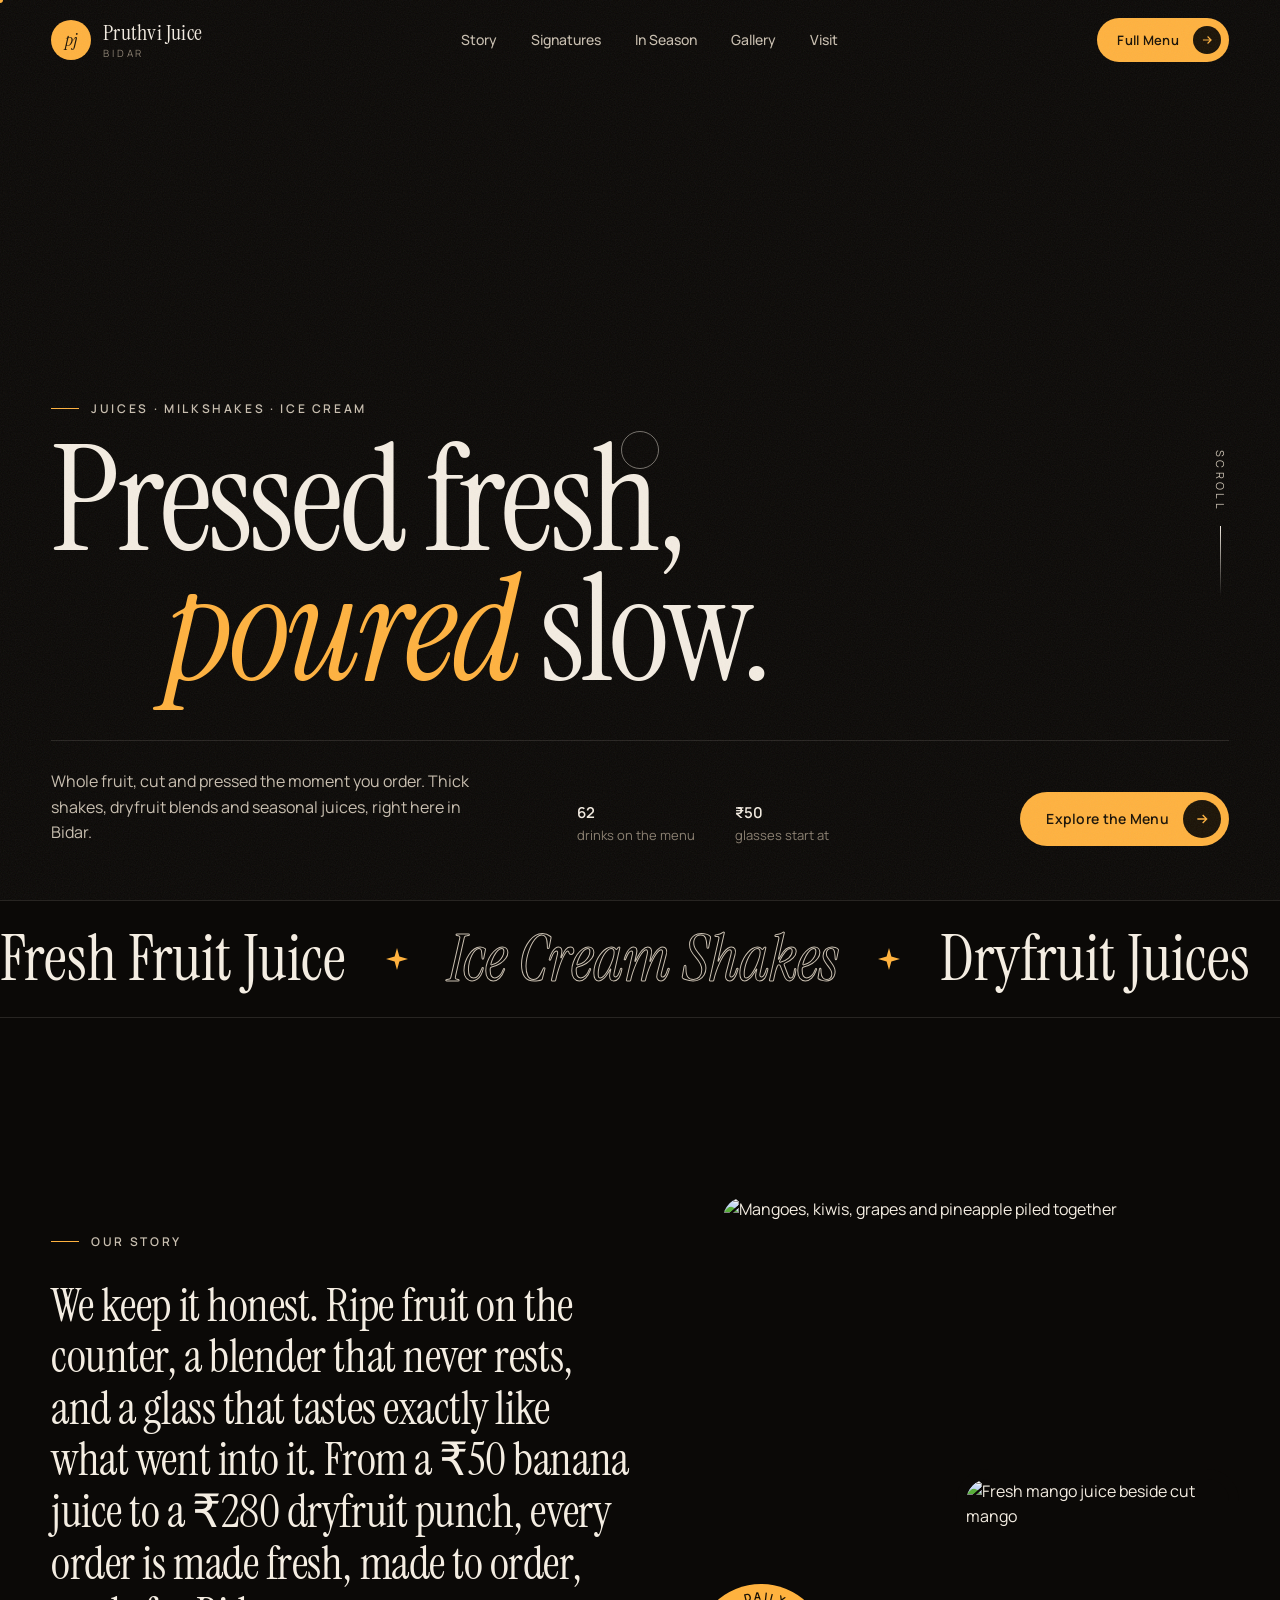
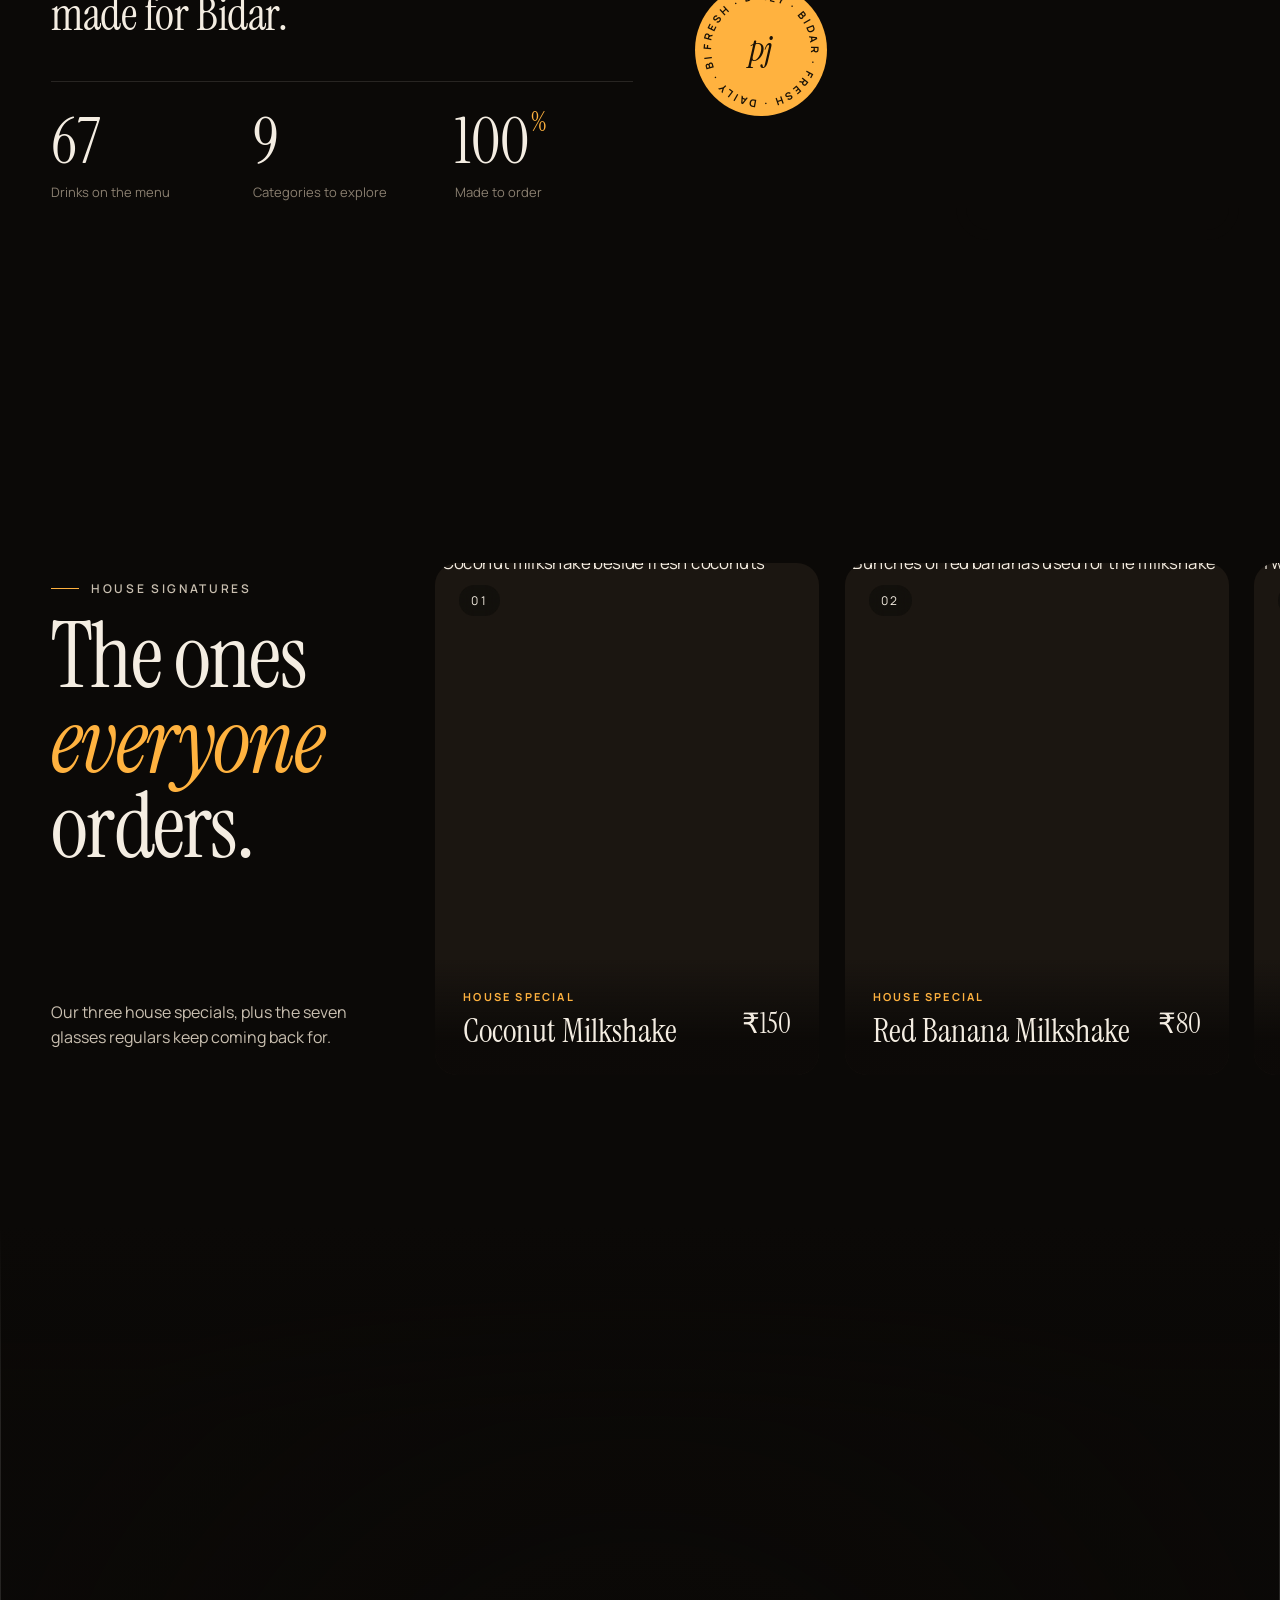
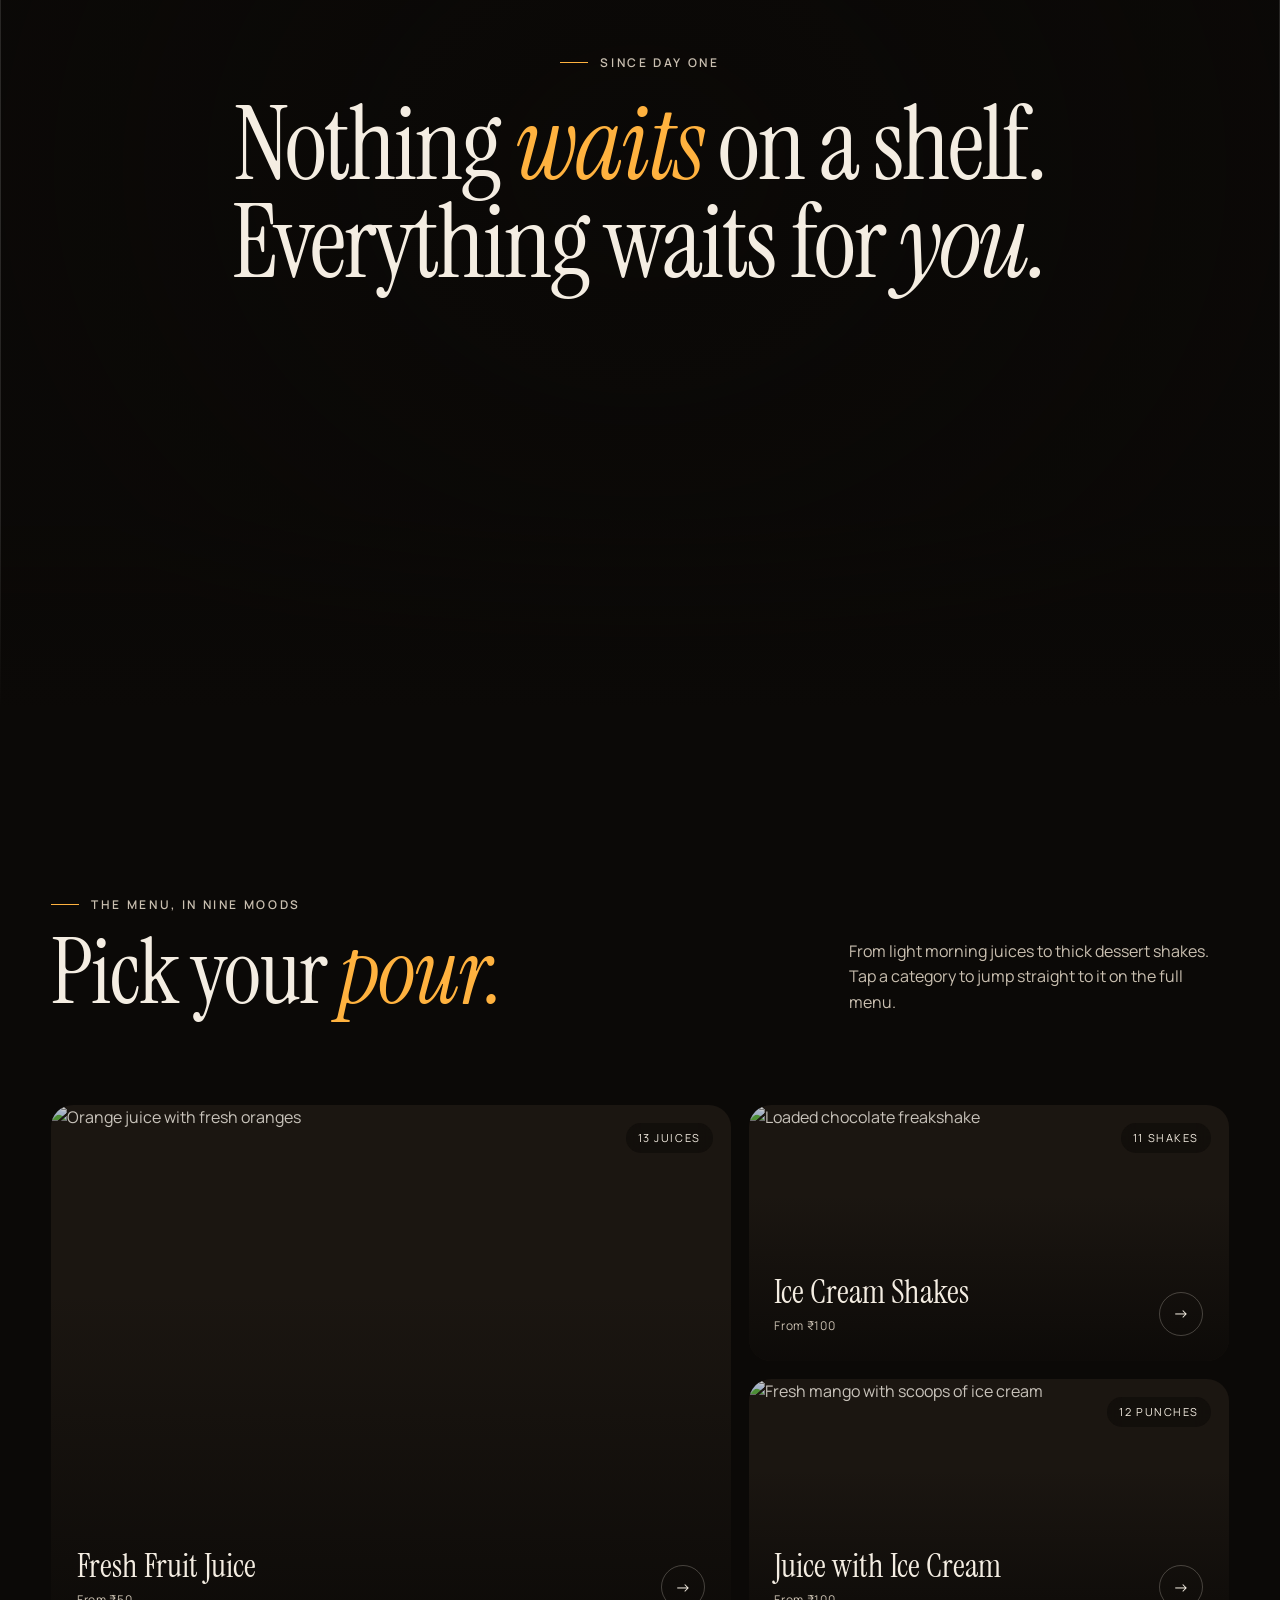
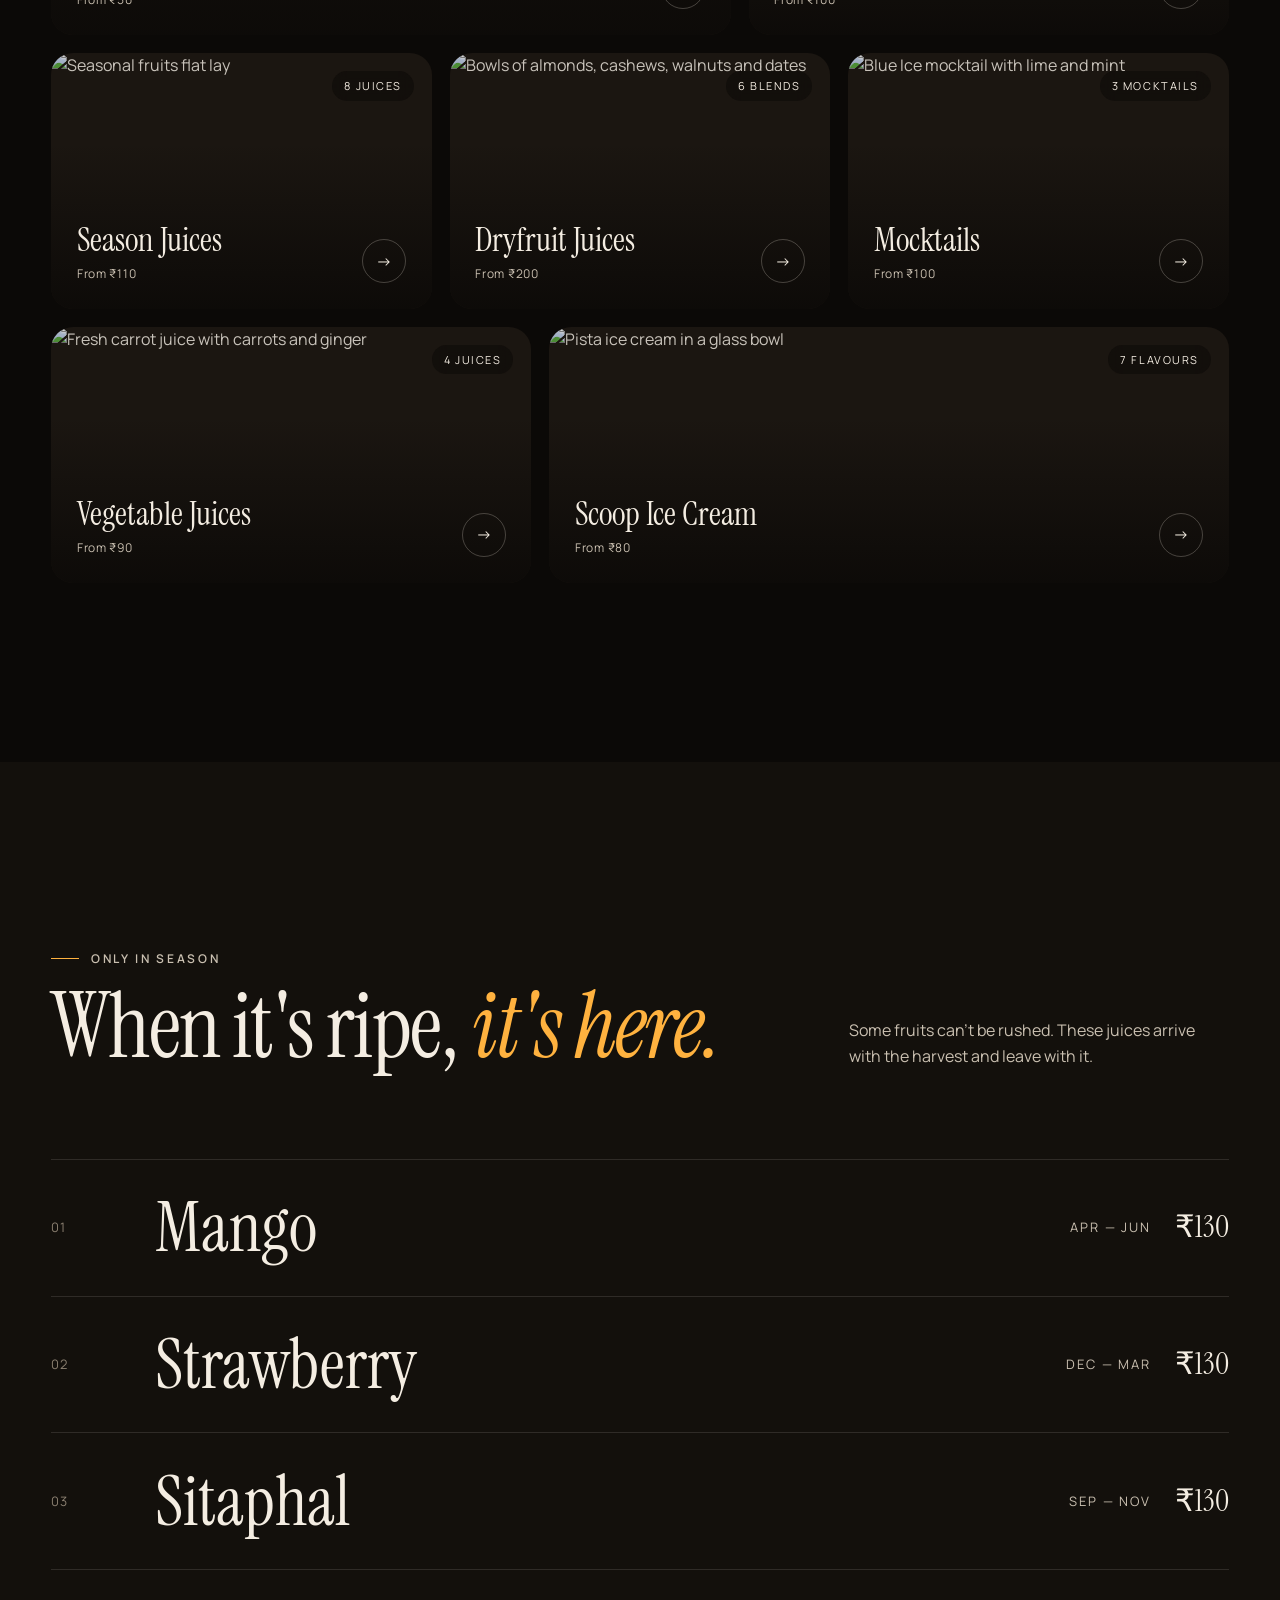
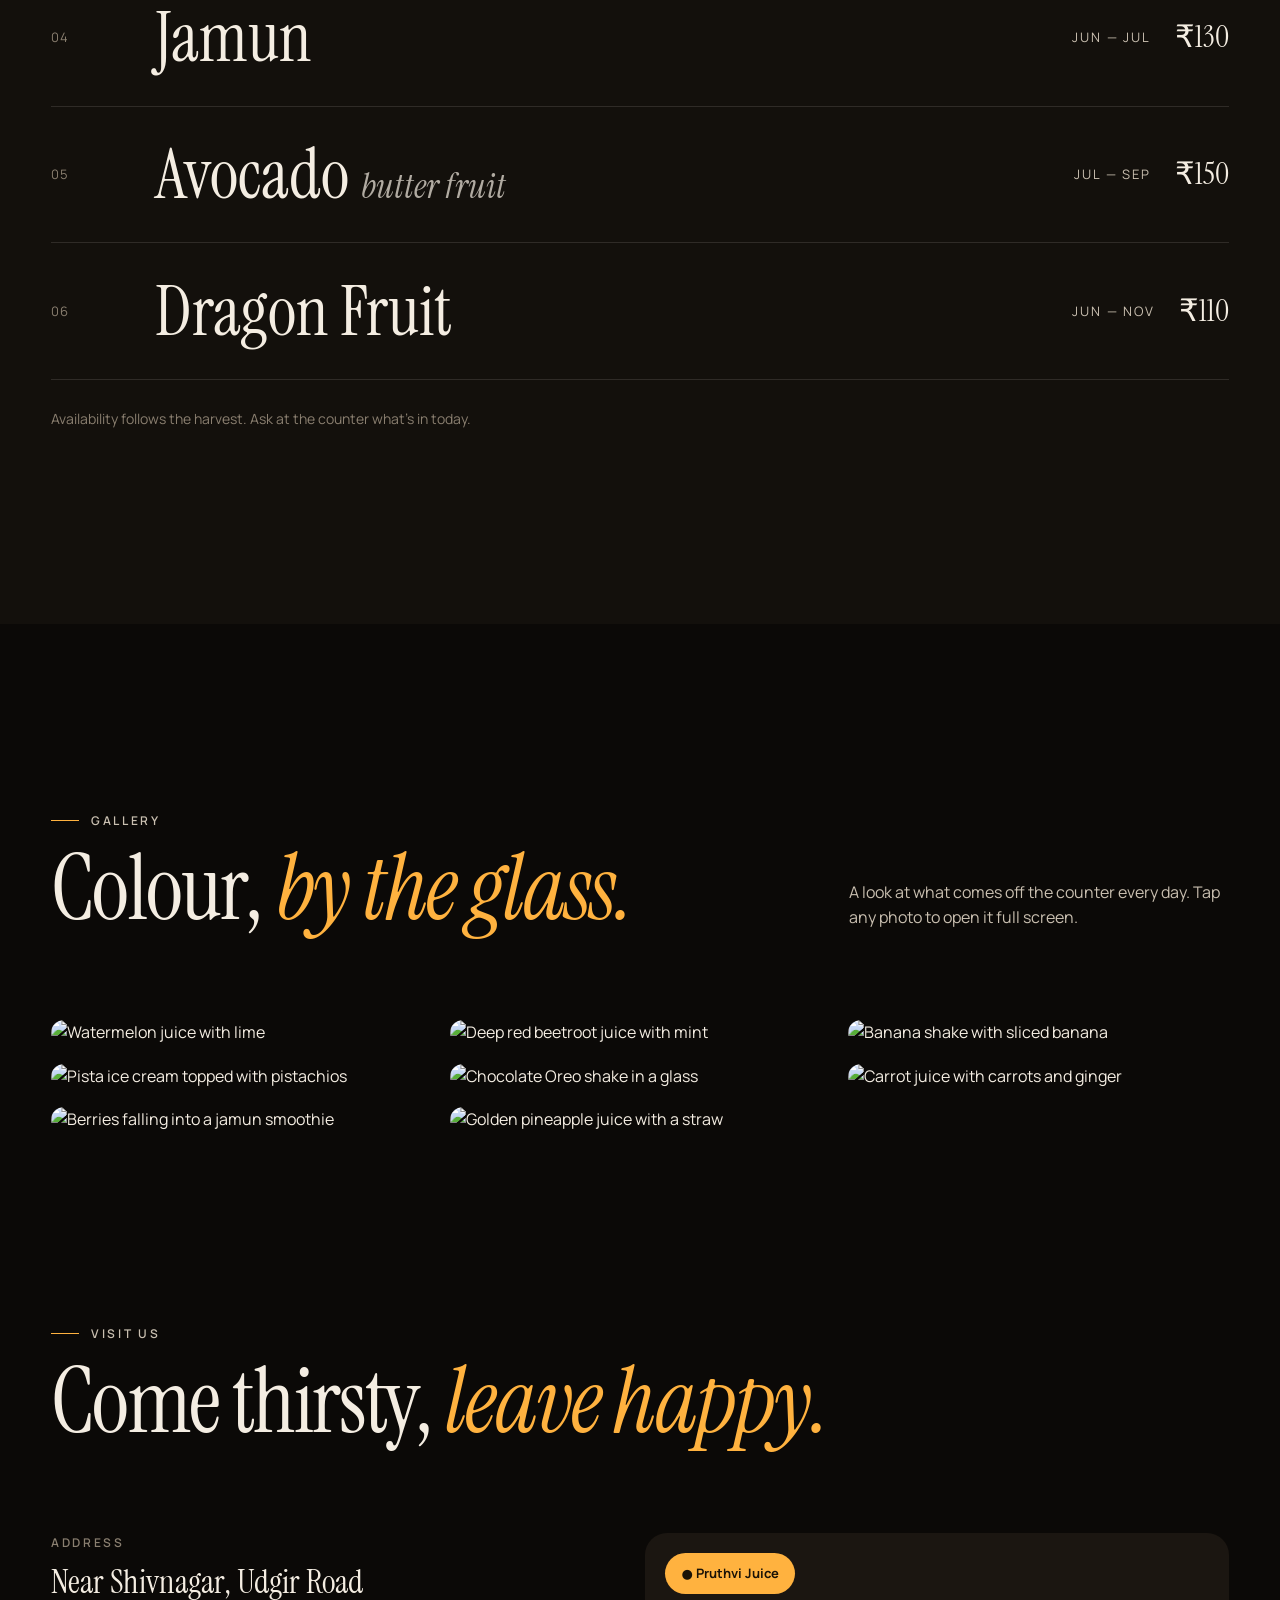
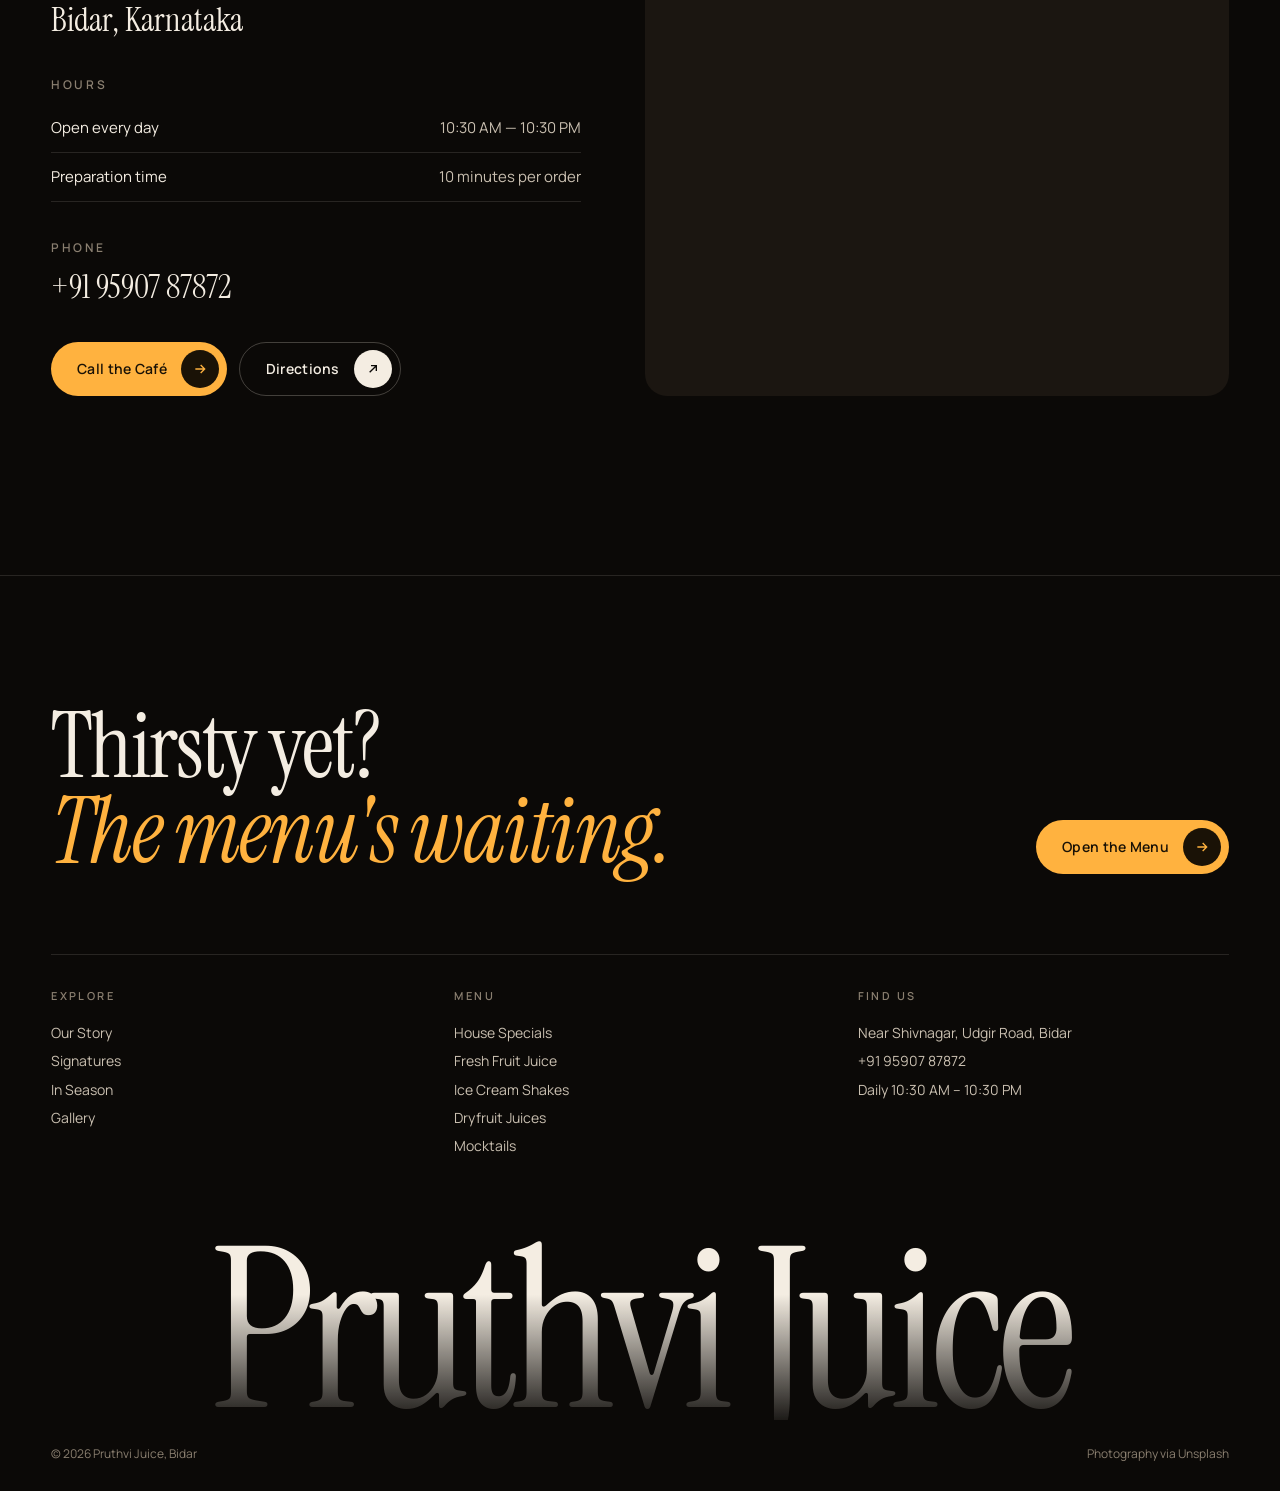
==== commit af322a0d: "Update menu prices, add house specials, fix mobile layout and link previews Co-Authored-By: Claude O" ====
--- a/index.html
+++ b/index.html
@@ -6,6 +6,24 @@
   <title>Pruthvi Juice — Fresh Juices &amp; Milkshakes, Bidar</title>
   <meta name="description" content="Pruthvi Juice, Bidar — fresh fruit juices, seasonal specials, dryfruit juices, ice cream shakes, punches and mocktails." />
   <meta name="theme-color" content="#0b0907" />
+  <link rel="canonical" href="https://pruthvijuice.com/" />
+  <!-- Link previews (WhatsApp, Facebook, Instagram, X, Telegram) -->
+  <meta property="og:type" content="website" />
+  <meta property="og:site_name" content="Pruthvi Juice" />
+  <meta property="og:url" content="https://pruthvijuice.com/" />
+  <meta property="og:title" content="Pruthvi Juice — Fresh Juices &amp; Milkshakes, Bidar" />
+  <meta property="og:description" content="Fresh fruit juices, milkshakes, punches and ice cream, made to order. Near Shivnagar, Udgir Road, Bidar. Open daily 10:30 AM – 10:30 PM." />
+  <meta property="og:image" content="https://pruthvijuice.com/img/og-image.jpg" />
+  <meta property="og:image:secure_url" content="https://pruthvijuice.com/img/og-image.jpg" />
+  <meta property="og:image:type" content="image/jpeg" />
+  <meta property="og:image:width" content="1200" />
+  <meta property="og:image:height" content="630" />
+  <meta property="og:image:alt" content="Pruthvi Juice, Bidar: fresh juices, milkshakes and ice cream" />
+  <meta property="og:locale" content="en_IN" />
+  <meta name="twitter:card" content="summary_large_image" />
+  <meta name="twitter:title" content="Pruthvi Juice — Fresh Juices &amp; Milkshakes, Bidar" />
+  <meta name="twitter:description" content="Fresh fruit juices, milkshakes, punches and ice cream, made to order. Near Shivnagar, Udgir Road, Bidar. Open daily 10:30 AM – 10:30 PM." />
+  <meta name="twitter:image" content="https://pruthvijuice.com/img/og-image.jpg" />
   <link rel="icon" href="data:image/svg+xml,%3Csvg xmlns='http://www.w3.org/2000/svg' viewBox='0 0 64 64'%3E%3Ccircle cx='32' cy='32' r='32' fill='%23ffb23f'/%3E%3Ctext x='32' y='42' font-family='Georgia' font-style='italic' font-size='28' text-anchor='middle' fill='%231a1206'%3EPJ%3C/text%3E%3C/svg%3E" />
   <link rel="preconnect" href="https://fonts.googleapis.com" />
   <link rel="preconnect" href="https://fonts.gstatic.com" crossorigin />
@@ -54,7 +72,7 @@
     <a href="#gallery">Gallery</a>
     <a href="#visit">Visit</a>
     <a href="menu.html"><em>Full Menu →</em></a>
-    <div class="mobile-menu__meta">Bidar, Karnataka · Open daily 10:30 AM – 10:30 PM<br /><a href="tel:+919590787872">+91 95907 87872</a></div>
+    <div class="mobile-menu__meta">Near Shivnagar, Udgir Road, Bidar · Open daily 10:30 AM – 10:30 PM<br /><a href="tel:+919590787872">+91 95907 87872</a></div>
   </div>
 
   <main>
@@ -62,7 +80,7 @@
     <section class="hero" id="top">
       <div class="hero__media">
         <picture>
-          <source media="(max-width: 700px)" srcset="https://images.unsplash.com/photo-1615478503562-ec2d8aa0e24e?auto=format&fit=crop&w=900&h=1600&q=80" />
+          <source media="(max-width: 700px)" srcset="https://images.unsplash.com/photo-1603569283847-aa295f0d016a?auto=format&fit=crop&w=900&h=1600&q=80" />
           <img src="https://images.unsplash.com/photo-1622597467836-f3285f2131b8?auto=format&fit=crop&w=1920&q=80" alt="A row of colourful fresh smoothies in jars on a warm-lit bar" fetchpriority="high" />
         </picture>
       </div>
@@ -79,7 +97,7 @@
           <p class="hero__lead hero-anim">Whole fruit, cut and pressed the moment you order. Thick shakes, dryfruit blends and seasonal juices, right here in Bidar.</p>
           <div class="hero__meta hero-anim">
             <div><strong>62</strong>drinks on the menu</div>
-            <div><strong>₹60</strong>glasses start at</div>
+            <div><strong>₹50</strong>glasses start at</div>
           </div>
           <a href="menu.html" class="btn btn--primary hero-anim">Explore the Menu
             <span class="btn__icon"><svg width="16" height="16" viewBox="0 0 24 24" fill="none" stroke="currentColor" stroke-width="2"><path d="M5 12h14M13 6l6 6-6 6"/></svg></span>
@@ -113,11 +131,11 @@
         <div>
           <span class="eyebrow fade-up">Our Story</span>
           <p class="manifesto" id="manifesto">
-            We keep it honest. Ripe fruit on the counter, a blender that never rests, and a glass that tastes exactly like what went into it. From a ₹60 banana juice to a ₹290 dryfruit punch, every order is made fresh, made to order, made for Bidar.
+            We keep it honest. Ripe fruit on the counter, a blender that never rests, and a glass that tastes exactly like what went into it. From a ₹50 banana juice to a ₹280 dryfruit punch, every order is made fresh, made to order, made for Bidar.
           </p>
           <div class="story__facts">
-            <div class="fade-up"><div class="fact__num"><span data-count="62">0</span></div><div class="fact__label">Drinks on the menu</div></div>
-            <div class="fade-up" data-delay=".1"><div class="fact__num"><span data-count="8">0</span></div><div class="fact__label">Categories to explore</div></div>
+            <div class="fade-up"><div class="fact__num"><span data-count="67">0</span></div><div class="fact__label">Drinks on the menu</div></div>
+            <div class="fade-up" data-delay=".1"><div class="fact__num"><span data-count="9">0</span></div><div class="fact__label">Categories to explore</div></div>
             <div class="fade-up" data-delay=".2"><div class="fact__num"><span data-count="100">0</span><sup>%</sup></div><div class="fact__label">Made to order</div></div>
           </div>
         </div>
@@ -146,47 +164,62 @@
               <span class="eyebrow">House Signatures</span>
               <h2 class="section-title" data-split>The ones <em class="italic accent">everyone</em> orders.</h2>
             </div>
-            <p>Seven glasses our regulars come back for. Drag, swipe or keep scrolling.</p>
+            <p>Our three house specials, plus the seven glasses regulars keep coming back for.</p>
           </div>
 
           <article class="sig-card" data-cursor="view">
             <span class="sig-card__idx">01</span>
-            <div class="sig-card__media"><img src="https://images.unsplash.com/photo-1550583724-b2692b85b150?auto=format&fit=crop&w=900&q=80" alt="Creamy dryfruit punch being poured" loading="lazy" /></div>
-            <div class="sig-card__body"><div><div class="sig-card__cat">Dryfruit</div><h3 class="sig-card__name">Mix Dryfruit Punch</h3></div><div class="sig-card__price">₹290</div></div>
+            <div class="sig-card__media"><img src="https://images.unsplash.com/photo-1473115209096-e0375dd6b3b3?auto=format&fit=crop&w=900&q=80" alt="Coconut milkshake beside fresh coconuts" loading="lazy" /></div>
+            <div class="sig-card__body"><div><div class="sig-card__cat">House Special</div><h3 class="sig-card__name">Coconut Milkshake</h3></div><div class="sig-card__price">₹150</div></div>
           </article>
           <article class="sig-card" data-cursor="view">
             <span class="sig-card__idx">02</span>
+            <div class="sig-card__media"><img src="https://images.unsplash.com/photo-1743007361447-7e6a608fa231?auto=format&fit=crop&w=900&q=80" alt="Bunches of red bananas used for the milkshake" loading="lazy" /></div>
+            <div class="sig-card__body"><div><div class="sig-card__cat">House Special</div><h3 class="sig-card__name">Red Banana Milkshake</h3></div><div class="sig-card__price">₹80</div></div>
+          </article>
+          <article class="sig-card" data-cursor="view">
+            <span class="sig-card__idx">03</span>
+            <div class="sig-card__media"><img src="https://images.unsplash.com/photo-1687117792196-b19360597d67?auto=format&fit=crop&w=900&q=80" alt="Two glasses of thick avocado milkshake" loading="lazy" /></div>
+            <div class="sig-card__body"><div><div class="sig-card__cat">House Special</div><h3 class="sig-card__name">Avocado Milkshake</h3></div><div class="sig-card__price">₹140</div></div>
+          </article>
+          <article class="sig-card" data-cursor="view">
+            <span class="sig-card__idx">04</span>
+            <div class="sig-card__media"><img src="https://images.unsplash.com/photo-1649069041246-457021025dea?auto=format&fit=crop&w=900&q=80" alt="Thick dryfruit shake with almonds" loading="lazy" /></div>
+            <div class="sig-card__body"><div><div class="sig-card__cat">Dryfruit</div><h3 class="sig-card__name">Mix Dryfruit Punch</h3></div><div class="sig-card__price">₹280</div></div>
+          </article>
+          <article class="sig-card" data-cursor="view">
+            <span class="sig-card__idx">05</span>
             <div class="sig-card__media"><img src="https://images.unsplash.com/photo-1572490122747-3968b75cc699?auto=format&fit=crop&w=900&q=80" alt="Oreo milkshake topped with cream and cookie" loading="lazy" /></div>
-            <div class="sig-card__body"><div><div class="sig-card__cat">Ice Cream Shake</div><h3 class="sig-card__name">Oreo Shake</h3></div><div class="sig-card__price">₹140</div></div>
-          </article>
-          <article class="sig-card" data-cursor="view">
-            <span class="sig-card__idx">03</span>
+            <div class="sig-card__body"><div><div class="sig-card__cat">Ice Cream Shake</div><h3 class="sig-card__name">Oreo Shake</h3></div><div class="sig-card__price">₹130</div></div>
+          </article>
+          <article class="sig-card" data-cursor="view">
+            <span class="sig-card__idx">06</span>
             <div class="sig-card__media"><img src="https://images.unsplash.com/photo-1623065422902-30a2d299bbe4?auto=format&fit=crop&w=900&q=80" alt="Thick mango punch with fresh mango" loading="lazy" /></div>
-            <div class="sig-card__body"><div><div class="sig-card__cat">Juice + Ice Cream</div><h3 class="sig-card__name">Mango Punch</h3></div><div class="sig-card__price">₹190</div></div>
-          </article>
-          <article class="sig-card" data-cursor="view">
-            <span class="sig-card__idx">04</span>
+            <div class="sig-card__body"><div><div class="sig-card__cat">Juice + Ice Cream</div><h3 class="sig-card__name">Mango Punch</h3></div><div class="sig-card__price">₹180</div></div>
+          </article>
+          <article class="sig-card" data-cursor="view">
+            <span class="sig-card__idx">07</span>
             <div class="sig-card__media"><img src="https://images.unsplash.com/photo-1577805947697-89e18249d767?auto=format&fit=crop&w=900&q=80" alt="Chocolate shake with whipped cream on a dark background" loading="lazy" /></div>
-            <div class="sig-card__body"><div><div class="sig-card__cat">Ice Cream Shake</div><h3 class="sig-card__name">Choco Banana</h3></div><div class="sig-card__price">₹140</div></div>
-          </article>
-          <article class="sig-card" data-cursor="view">
-            <span class="sig-card__idx">05</span>
+            <div class="sig-card__body"><div><div class="sig-card__cat">Ice Cream Shake</div><h3 class="sig-card__name">Choco Banana</h3></div><div class="sig-card__price">₹130</div></div>
+          </article>
+          <article class="sig-card" data-cursor="view">
+            <span class="sig-card__idx">08</span>
             <div class="sig-card__media"><img src="https://images.unsplash.com/photo-1497534446932-c925b458314e?auto=format&fit=crop&w=900&q=80" alt="Strawberry drinks with lime and mint" loading="lazy" /></div>
-            <div class="sig-card__body"><div><div class="sig-card__cat">Juice + Ice Cream</div><h3 class="sig-card__name">Strawberry Punch</h3></div><div class="sig-card__price">₹190</div></div>
-          </article>
-          <article class="sig-card" data-cursor="view">
-            <span class="sig-card__idx">06</span>
-            <div class="sig-card__media"><img src="https://images.unsplash.com/photo-1610970881699-44a5587cabec?auto=format&fit=crop&w=900&q=80" alt="Green avocado punch with kiwi and apple" loading="lazy" /></div>
-            <div class="sig-card__body"><div><div class="sig-card__cat">Juice + Ice Cream</div><h3 class="sig-card__name">Avocado Punch</h3></div><div class="sig-card__price">₹190</div></div>
-          </article>
-          <article class="sig-card" data-cursor="view">
-            <span class="sig-card__idx">07</span>
+            <div class="sig-card__body"><div><div class="sig-card__cat">Juice + Ice Cream</div><h3 class="sig-card__name">Strawberry Punch</h3></div><div class="sig-card__price">₹180</div></div>
+          </article>
+          <article class="sig-card" data-cursor="view">
+            <span class="sig-card__idx">09</span>
+            <div class="sig-card__media"><img src="https://images.unsplash.com/photo-1693042442021-41423615ce89?auto=format&fit=crop&w=900&q=80" alt="Avocado punch beside a halved avocado" loading="lazy" /></div>
+            <div class="sig-card__body"><div><div class="sig-card__cat">Juice + Ice Cream</div><h3 class="sig-card__name">Avocado Punch</h3></div><div class="sig-card__price">₹200</div></div>
+          </article>
+          <article class="sig-card" data-cursor="view">
+            <span class="sig-card__idx">10</span>
             <div class="sig-card__media"><img src="https://images.unsplash.com/photo-1595981267035-7b04ca84a82d?auto=format&fit=crop&w=900&q=80" alt="Watermelon mocktail with citrus" loading="lazy" /></div>
-            <div class="sig-card__body"><div><div class="sig-card__cat">Mocktail</div><h3 class="sig-card__name">Watermelon</h3></div><div class="sig-card__price">₹110</div></div>
+            <div class="sig-card__body"><div><div class="sig-card__cat">Mocktail</div><h3 class="sig-card__name">Watermelon</h3></div><div class="sig-card__price">₹100</div></div>
           </article>
 
           <div class="sig-end">
-            <h3>55 more ways to cool down.</h3>
+            <h3>57 more ways to cool down.</h3>
             <a href="menu.html" class="btn btn--ghost">See everything
               <span class="btn__icon"><svg width="16" height="16" viewBox="0 0 24 24" fill="none" stroke="currentColor" stroke-width="2"><path d="M5 12h14M13 6l6 6-6 6"/></svg></span>
             </a>
@@ -198,7 +231,7 @@
     <!-- CINEMATIC BREAK -->
     <section class="cine">
       <div class="cine__media" data-parallax="8">
-        <img src="https://images.unsplash.com/photo-1536935338788-846bb9981813?auto=format&fit=crop&w=2400&q=80" alt="" loading="lazy" />
+        <img src="https://images.unsplash.com/photo-1546548970-71785318a17b?auto=format&fit=crop&w=2400&q=80" alt="" loading="lazy" />
       </div>
       <div class="cine__text">
         <span class="eyebrow">Since day one</span>
@@ -211,7 +244,7 @@
       <div class="container">
         <div class="section-head">
           <div>
-            <span class="eyebrow fade-up">The Menu, in Eight Moods</span>
+            <span class="eyebrow fade-up">The Menu, in Nine Moods</span>
             <h2 class="section-title" data-split>Pick your <em class="italic accent">pour.</em></h2>
           </div>
           <p class="section-sub fade-up">From light morning juices to thick dessert shakes. Tap a category to jump straight to it on the full menu.</p>
@@ -221,42 +254,42 @@
           <a href="menu.html#fresh-fruit-juice" class="tile t-1 fade-up" data-cursor="view">
             <img src="https://images.unsplash.com/photo-1613478223719-2ab802602423?auto=format&fit=crop&w=1400&q=80" alt="Orange juice with fresh oranges" loading="lazy" />
             <span class="tile__count">13 juices</span>
-            <div class="tile__body"><div><h3 class="tile__name">Fresh Fruit Juice</h3><div class="tile__from">From ₹60</div></div><span class="tile__arrow">→</span></div>
+            <div class="tile__body"><div><h3 class="tile__name">Fresh Fruit Juice</h3><div class="tile__from">From ₹50</div></div><span class="tile__arrow">→</span></div>
           </a>
           <a href="menu.html#ice-cream-shakes" class="tile t-2 fade-up" data-cursor="view">
             <img src="https://images.unsplash.com/photo-1541658016709-82535e94bc69?auto=format&fit=crop&w=1000&q=80" alt="Loaded chocolate freakshake" loading="lazy" />
             <span class="tile__count">11 shakes</span>
-            <div class="tile__body"><div><h3 class="tile__name">Ice Cream Shakes</h3><div class="tile__from">From ₹110</div></div><span class="tile__arrow">→</span></div>
+            <div class="tile__body"><div><h3 class="tile__name">Ice Cream Shakes</h3><div class="tile__from">From ₹100</div></div><span class="tile__arrow">→</span></div>
           </a>
           <a href="menu.html#juice-with-ice-cream" class="tile t-3 fade-up" data-cursor="view">
-            <img src="https://images.unsplash.com/photo-1525385133512-2f3bdd039054?auto=format&fit=crop&w=1000&q=80" alt="Papaya punch with fruit skewer" loading="lazy" />
+            <img src="https://images.unsplash.com/photo-1703763253190-4af44c87a23e?auto=format&fit=crop&w=1000&q=80" alt="Fresh mango with scoops of ice cream" loading="lazy" />
             <span class="tile__count">12 punches</span>
-            <div class="tile__body"><div><h3 class="tile__name">Juice with Ice Cream</h3><div class="tile__from">From ₹110</div></div><span class="tile__arrow">→</span></div>
+            <div class="tile__body"><div><h3 class="tile__name">Juice with Ice Cream</h3><div class="tile__from">From ₹100</div></div><span class="tile__arrow">→</span></div>
           </a>
           <a href="menu.html#season-juices" class="tile t-4 fade-up" data-cursor="view">
             <img src="https://images.unsplash.com/photo-1610832958506-aa56368176cf?auto=format&fit=crop&w=900&q=80" alt="Seasonal fruits flat lay" loading="lazy" />
             <span class="tile__count">8 juices</span>
-            <div class="tile__body"><div><h3 class="tile__name">Season Juices</h3><div class="tile__from">From ₹120</div></div><span class="tile__arrow">→</span></div>
+            <div class="tile__body"><div><h3 class="tile__name">Season Juices</h3><div class="tile__from">From ₹110</div></div><span class="tile__arrow">→</span></div>
           </a>
           <a href="menu.html#dryfruit-juices" class="tile t-5 fade-up" data-cursor="view">
-            <img src="https://images.unsplash.com/photo-1638176066666-ffb2f013c7dd?auto=format&fit=crop&w=900&q=80" alt="Creamy dryfruit shake in a jar" loading="lazy" />
+            <img src="https://images.unsplash.com/photo-1769255484888-e2c82fc1238c?auto=format&fit=crop&w=900&q=80" alt="Bowls of almonds, cashews, walnuts and dates" loading="lazy" />
             <span class="tile__count">6 blends</span>
-            <div class="tile__body"><div><h3 class="tile__name">Dryfruit Juices</h3><div class="tile__from">From ₹210</div></div><span class="tile__arrow">→</span></div>
+            <div class="tile__body"><div><h3 class="tile__name">Dryfruit Juices</h3><div class="tile__from">From ₹200</div></div><span class="tile__arrow">→</span></div>
           </a>
           <a href="menu.html#mocktails" class="tile t-6 fade-up" data-cursor="view">
-            <img src="https://images.unsplash.com/photo-1556881286-fc6915169721?auto=format&fit=crop&w=900&q=80" alt="Lime and mint mocktail" loading="lazy" />
+            <img src="https://images.unsplash.com/photo-1587888637140-849b25d80ef9?auto=format&fit=crop&w=900&q=80" alt="Blue Ice mocktail with lime and mint" loading="lazy" />
             <span class="tile__count">3 mocktails</span>
-            <div class="tile__body"><div><h3 class="tile__name">Mocktails</h3><div class="tile__from">From ₹110</div></div><span class="tile__arrow">→</span></div>
+            <div class="tile__body"><div><h3 class="tile__name">Mocktails</h3><div class="tile__from">From ₹100</div></div><span class="tile__arrow">→</span></div>
           </a>
           <a href="menu.html#vegetable-juices" class="tile t-7 fade-up" data-cursor="view">
-            <img src="https://images.unsplash.com/photo-1560508180-03f285f67ded?auto=format&fit=crop&w=1000&q=80" alt="Deep red beetroot style juice" loading="lazy" />
+            <img src="https://images.unsplash.com/photo-1528556860752-2a6a19a285a3?auto=format&fit=crop&w=1000&q=80" alt="Fresh carrot juice with carrots and ginger" loading="lazy" />
             <span class="tile__count">4 juices</span>
-            <div class="tile__body"><div><h3 class="tile__name">Vegetable Juices</h3><div class="tile__from">From ₹100</div></div><span class="tile__arrow">→</span></div>
+            <div class="tile__body"><div><h3 class="tile__name">Vegetable Juices</h3><div class="tile__from">From ₹90</div></div><span class="tile__arrow">→</span></div>
           </a>
           <a href="menu.html#scoop-ice-cream" class="tile t-8 fade-up" data-cursor="view">
-            <img src="https://images.unsplash.com/photo-1501443762994-82bd5dace89a?auto=format&fit=crop&w=1400&q=80" alt="Ice cream cones with berries and flowers" loading="lazy" />
-            <span class="tile__count">5 flavours</span>
-            <div class="tile__body"><div><h3 class="tile__name">Scoop Ice Cream</h3><div class="tile__from">From ₹90</div></div><span class="tile__arrow">→</span></div>
+            <img src="https://images.unsplash.com/photo-1603736029103-dafad0eb0906?auto=format&fit=crop&w=1400&q=80" alt="Pista ice cream in a glass bowl" loading="lazy" />
+            <span class="tile__count">7 flavours</span>
+            <div class="tile__body"><div><h3 class="tile__name">Scoop Ice Cream</h3><div class="tile__from">From ₹80</div></div><span class="tile__arrow">→</span></div>
           </a>
         </div>
       </div>
@@ -274,12 +307,12 @@
         </div>
 
         <div class="season-list">
-          <div class="season-row" data-img="0"><span class="season-row__no">01</span><span class="season-row__name">Mango</span><span class="season-row__months">Apr — Jun</span><span class="season-row__price">₹140</span></div>
-          <div class="season-row" data-img="1"><span class="season-row__no">02</span><span class="season-row__name">Strawberry</span><span class="season-row__months">Dec — Mar</span><span class="season-row__price">₹140</span></div>
-          <div class="season-row" data-img="2"><span class="season-row__no">03</span><span class="season-row__name">Sitaphal</span><span class="season-row__months">Sep — Nov</span><span class="season-row__price">₹140</span></div>
-          <div class="season-row" data-img="3"><span class="season-row__no">04</span><span class="season-row__name">Jamun</span><span class="season-row__months">Jun — Jul</span><span class="season-row__price">₹140</span></div>
-          <div class="season-row" data-img="4"><span class="season-row__no">05</span><span class="season-row__name">Avocado <em class="italic" style="font-size:.5em;opacity:.7">butter fruit</em></span><span class="season-row__months">Jul — Sep</span><span class="season-row__price">₹140</span></div>
-          <div class="season-row" data-img="5"><span class="season-row__no">06</span><span class="season-row__name">Dragon Fruit</span><span class="season-row__months">Jun — Nov</span><span class="season-row__price">₹120</span></div>
+          <div class="season-row" data-img="0"><span class="season-row__no">01</span><span class="season-row__name">Mango</span><span class="season-row__months">Apr — Jun</span><span class="season-row__price">₹130</span></div>
+          <div class="season-row" data-img="1"><span class="season-row__no">02</span><span class="season-row__name">Strawberry</span><span class="season-row__months">Dec — Mar</span><span class="season-row__price">₹130</span></div>
+          <div class="season-row" data-img="2"><span class="season-row__no">03</span><span class="season-row__name">Sitaphal</span><span class="season-row__months">Sep — Nov</span><span class="season-row__price">₹130</span></div>
+          <div class="season-row" data-img="3"><span class="season-row__no">04</span><span class="season-row__name">Jamun</span><span class="season-row__months">Jun — Jul</span><span class="season-row__price">₹130</span></div>
+          <div class="season-row" data-img="4"><span class="season-row__no">05</span><span class="season-row__name">Avocado <em class="italic" style="font-size:.5em;opacity:.7">butter fruit</em></span><span class="season-row__months">Jul — Sep</span><span class="season-row__price">₹150</span></div>
+          <div class="season-row" data-img="5"><span class="season-row__no">06</span><span class="season-row__name">Dragon Fruit</span><span class="season-row__months">Jun — Nov</span><span class="season-row__price">₹110</span></div>
         </div>
         <p class="season-note fade-up">Availability follows the harvest. Ask at the counter what's in today.</p>
       </div>
@@ -287,10 +320,10 @@
       <div class="season-float" aria-hidden="true">
         <img src="https://images.unsplash.com/photo-1546173159-315724a31696?auto=format&fit=crop&w=600&q=80" alt="" loading="lazy" />
         <img src="https://images.unsplash.com/photo-1601004890684-d8cbf643f5f2?auto=format&fit=crop&w=600&q=80" alt="" loading="lazy" />
-        <img src="https://images.unsplash.com/photo-1550583724-b2692b85b150?auto=format&fit=crop&w=600&q=80" alt="" loading="lazy" />
+        <img src="https://images.unsplash.com/photo-1790983486310-e5c8aad39bc1?auto=format&fit=crop&w=600&q=80" alt="" loading="lazy" />
         <img src="https://images.unsplash.com/photo-1600718374662-0483d2b9da44?auto=format&fit=crop&w=600&q=80" alt="" loading="lazy" />
         <img src="https://images.unsplash.com/photo-1519162808019-7de1683fa2ad?auto=format&fit=crop&w=600&q=80" alt="" loading="lazy" />
-        <img src="https://images.unsplash.com/photo-1553530666-ba11a7da3888?auto=format&fit=crop&w=600&q=80" alt="" loading="lazy" />
+        <img src="https://images.unsplash.com/photo-1770934602716-865bd35bdaf3?auto=format&fit=crop&w=600&q=80" alt="" loading="lazy" />
       </div>
     </section>
 
@@ -306,15 +339,14 @@
         </div>
 
         <div class="gallery-grid">
-          <figure class="g-item fade-up" data-cursor="view"><img src="https://images.unsplash.com/photo-1622597467836-f3285f2131b8?auto=format&fit=crop&w=900&h=1200&q=80" alt="Three fresh smoothies in jars" loading="lazy" /><figcaption>Fresh Trio</figcaption></figure>
-          <figure class="g-item fade-up" data-cursor="view"><img src="https://images.unsplash.com/photo-1546548970-71785318a17b?auto=format&fit=crop&w=900&h=700&q=80" alt="Sliced citrus fruits" loading="lazy" /><figcaption>Citrus</figcaption></figure>
-          <figure class="g-item fade-up" data-cursor="view"><img src="https://images.unsplash.com/photo-1553530666-ba11a7da3888?auto=format&fit=crop&w=900&h=1100&q=80" alt="Berry smoothies topped with fruit" loading="lazy" /><figcaption>Berry Blend</figcaption></figure>
-          <figure class="g-item fade-up" data-cursor="view"><img src="https://images.unsplash.com/photo-1497034825429-c343d7c6a68f?auto=format&fit=crop&w=900&h=1000&q=80" alt="Strawberry ice cream cone" loading="lazy" /><figcaption>Strawberry Scoop</figcaption></figure>
-          <figure class="g-item fade-up" data-cursor="view"><img src="https://images.unsplash.com/photo-1534353473418-4cfa6c56fd38?auto=format&fit=crop&w=900&h=1200&q=80" alt="Golden tropical juice with a straw" loading="lazy" /><figcaption>Pineapple</figcaption></figure>
-          <figure class="g-item fade-up" data-cursor="view"><img src="https://images.unsplash.com/photo-1600718374662-0483d2b9da44?auto=format&fit=crop&w=900&h=1100&q=80" alt="Berries falling into a smoothie" loading="lazy" /><figcaption>Jamun</figcaption></figure>
-          <figure class="g-item fade-up" data-cursor="view"><img src="https://images.unsplash.com/photo-1505252585461-04db1eb84625?auto=format&fit=crop&w=900&h=700&q=80" alt="Layered milkshakes in glasses" loading="lazy" /><figcaption>Shakes</figcaption></figure>
-          <figure class="g-item fade-up" data-cursor="view"><img src="https://images.unsplash.com/photo-1523677011781-c91d1bbe2f9e?auto=format&fit=crop&w=900&h=1100&q=80" alt="Lemon coolers with flowers" loading="lazy" /><figcaption>Coolers</figcaption></figure>
-          <figure class="g-item fade-up" data-cursor="view"><img src="https://images.unsplash.com/photo-1563805042-7684c019e1cb?auto=format&fit=crop&w=900&h=1000&q=80" alt="Chocolate Oreo sundae" loading="lazy" /><figcaption>Oreo</figcaption></figure>
+          <figure class="g-item fade-up" data-cursor="view"><img src="https://images.unsplash.com/photo-1752245818743-0fa72ba80c57?auto=format&fit=crop&w=900&h=1100&q=80" alt="Watermelon juice with lime" loading="lazy" /><figcaption>Watermelon</figcaption></figure>
+          <figure class="g-item fade-up" data-cursor="view"><img src="https://images.unsplash.com/photo-1603736029103-dafad0eb0906?auto=format&fit=crop&w=900&h=700&q=80" alt="Pista ice cream topped with pistachios" loading="lazy" /><figcaption>Pista Scoop</figcaption></figure>
+          <figure class="g-item fade-up" data-cursor="view"><img src="https://images.unsplash.com/photo-1600718374662-0483d2b9da44?auto=format&fit=crop&w=900&h=1100&q=80" alt="Berries falling into a jamun smoothie" loading="lazy" /><figcaption>Jamun</figcaption></figure>
+          <figure class="g-item fade-up" data-cursor="view"><img src="https://images.unsplash.com/photo-1500291161618-747dee2ab16c?auto=format&fit=crop&w=900&h=800&q=80" alt="Deep red beetroot juice with mint" loading="lazy" /><figcaption>Beetroot</figcaption></figure>
+          <figure class="g-item fade-up" data-cursor="view"><img src="https://images.unsplash.com/photo-1563805042-7684c019e1cb?auto=format&fit=crop&w=900&h=1000&q=80" alt="Chocolate Oreo shake in a glass" loading="lazy" /><figcaption>Oreo Shake</figcaption></figure>
+          <figure class="g-item fade-up" data-cursor="view"><img src="https://images.unsplash.com/photo-1534353473418-4cfa6c56fd38?auto=format&fit=crop&w=900&h=1200&q=80" alt="Golden pineapple juice with a straw" loading="lazy" /><figcaption>Pineapple</figcaption></figure>
+          <figure class="g-item fade-up" data-cursor="view"><img src="https://images.unsplash.com/photo-1685967836529-b0e8d6938227?auto=format&fit=crop&w=900&h=1100&q=80" alt="Banana shake with sliced banana" loading="lazy" /><figcaption>Banana Shake</figcaption></figure>
+          <figure class="g-item fade-up" data-cursor="view"><img src="https://images.unsplash.com/photo-1528556860752-2a6a19a285a3?auto=format&fit=crop&w=900&h=900&q=80" alt="Carrot juice with carrots and ginger" loading="lazy" /><figcaption>Carrot</figcaption></figure>
         </div>
       </div>
     </section>
@@ -331,11 +363,12 @@
 
         <div class="visit__grid">
           <div class="visit__info">
-            <div class="visit__block fade-up"><h4>Address</h4><p>Pruthvi Juice<br />Bidar, Karnataka</p></div>
+            <div class="visit__block fade-up"><h4>Address</h4><p>Near Shivnagar, Udgir Road<br />Bidar, Karnataka</p></div>
             <div class="visit__block fade-up">
               <h4>Hours</h4>
               <table class="hours">
                 <tr><td>Open every day</td><td>10:30 AM — 10:30 PM</td></tr>
+                <tr><td>Preparation time</td><td>10 minutes per order</td></tr>
               </table>
             </div>
             <div class="visit__block fade-up"><h4>Phone</h4><p><a href="tel:+919590787872">+91 95907 87872</a></p></div>
@@ -369,8 +402,8 @@
       </div>
       <div class="footer__cols">
         <div><h5>Explore</h5><a href="#story">Our Story</a><a href="#signatures">Signatures</a><a href="#season">In Season</a><a href="#gallery">Gallery</a></div>
-        <div><h5>Menu</h5><a href="menu.html#fresh-fruit-juice">Fresh Fruit Juice</a><a href="menu.html#ice-cream-shakes">Ice Cream Shakes</a><a href="menu.html#dryfruit-juices">Dryfruit Juices</a><a href="menu.html#mocktails">Mocktails</a></div>
-        <div><h5>Find us</h5><a href="https://maps.app.goo.gl/4yC3fa9TvVvdDudY7" target="_blank" rel="noopener">Bidar, Karnataka</a><a href="tel:+919590787872">+91 95907 87872</a><a href="#visit">Daily 10:30 AM – 10:30 PM</a></div>
+        <div><h5>Menu</h5><a href="menu.html#house-specials">House Specials</a><a href="menu.html#fresh-fruit-juice">Fresh Fruit Juice</a><a href="menu.html#ice-cream-shakes">Ice Cream Shakes</a><a href="menu.html#dryfruit-juices">Dryfruit Juices</a><a href="menu.html#mocktails">Mocktails</a></div>
+        <div><h5>Find us</h5><a href="https://maps.app.goo.gl/4yC3fa9TvVvdDudY7" target="_blank" rel="noopener">Near Shivnagar, Udgir Road, Bidar</a><a href="tel:+919590787872">+91 95907 87872</a><a href="#visit">Daily 10:30 AM – 10:30 PM</a></div>
       </div>
       <div class="footer__word" aria-hidden="true">Pruthvi Juice</div>
       <div class="footer__legal"><span>© <span id="year"></span> Pruthvi Juice, Bidar</span><span>Photography via Unsplash</span></div>
--- a/css/style.css
+++ b/css/style.css
@@ -400,7 +400,7 @@
 
 /* ---------- Gallery ---------- */
 .gallery-grid { columns: 3; column-gap: clamp(12px, 1.4vw, 20px); }
-.g-item { break-inside: avoid; margin-bottom: clamp(12px, 1.4vw, 20px); border-radius: var(--radius); overflow: hidden; position: relative; cursor: zoom-in; }
+.g-item { break-inside: avoid; margin: 0 0 clamp(12px, 1.4vw, 20px); border-radius: var(--radius); overflow: hidden; position: relative; cursor: zoom-in; }
 .g-item img { width: 100%; height: auto; transition: transform 1.2s var(--ease); }
 .g-item:hover img { transform: scale(1.06); }
 .g-item figcaption { position: absolute; left: 16px; bottom: 16px; font-size: 12px; letter-spacing: .14em; text-transform: uppercase; padding: 6px 12px; border-radius: 999px; background: rgba(11,9,7,.55); backdrop-filter: blur(8px); opacity: 0; transform: translateY(8px); transition: .4s var(--ease); }
@@ -529,15 +529,18 @@
   .story__visual { max-width: 520px; width: 100%; margin: 0 auto; }
   .story__badge { left: 8px; width: 112px; height: 112px; }
 
-  /* horizontal section becomes native swipe */
-  .signatures { overflow: visible; }
-  .h-wrap { overflow-x: auto; scroll-snap-type: x mandatory; scrollbar-width: none; -webkit-overflow-scrolling: touch; }
-  .h-wrap::-webkit-scrollbar { display: none; }
-  .h-track { padding-bottom: 96px; }
-  .sig-card, .sig-intro, .sig-end { scroll-snap-align: start; scroll-margin-left: var(--gutter); }
-  .sig-card { width: 78vw; }
-  .sig-intro { width: 78vw; padding: 0; gap: 24px; justify-content: flex-start; }
-  .sig-end { width: 70vw; }
+  /* horizontal section becomes a plain card grid: every drink visible, no hidden swipe */
+  .h-track { display: grid; grid-template-columns: repeat(3, minmax(0, 1fr)); width: auto; gap: 14px; padding-bottom: 96px; }
+  .sig-intro, .sig-end { grid-column: 1 / -1; width: auto; padding: 0; }
+  .sig-intro { gap: 16px; justify-content: flex-start; margin-bottom: 12px; }
+  .sig-end { flex-direction: row; flex-wrap: wrap; align-items: center; justify-content: space-between; gap: 20px; margin-top: 20px; }
+  .sig-card { width: auto; }
+  .sig-card__idx { top: 12px; left: 12px; padding: 4px 9px; font-size: 10px; }
+  .sig-card__body { padding: 14px; flex-direction: column; align-items: flex-start; gap: 6px; }
+  .sig-card__cat { font-size: 9.5px; letter-spacing: .14em; }
+  .sig-card__name { font-size: 22px; margin-top: 4px; }
+  .sig-card__price { font-size: 22px; color: var(--accent); }
+  .sig-end h3 { font-size: 34px; }
 
   .bento { grid-template-columns: repeat(2, 1fr); grid-auto-rows: 220px; }
   .t-1 { grid-column: span 2; grid-row: span 2; }
@@ -566,6 +569,7 @@
   .t-1, .t-2, .t-3, .t-4, .t-5, .t-6, .t-7, .t-8 { grid-column: span 1; grid-row: span 1; }
   .t-1 { grid-row: span 1; }
   .gallery-grid { columns: 2; }
+  .h-track { grid-template-columns: repeat(2, minmax(0, 1fr)); gap: 12px; }
   .footer__cols { grid-template-columns: 1fr; }
   .lightbox__nav { top: auto; bottom: 24px; transform: none; }
   .brand__name { font-size: 19px; }
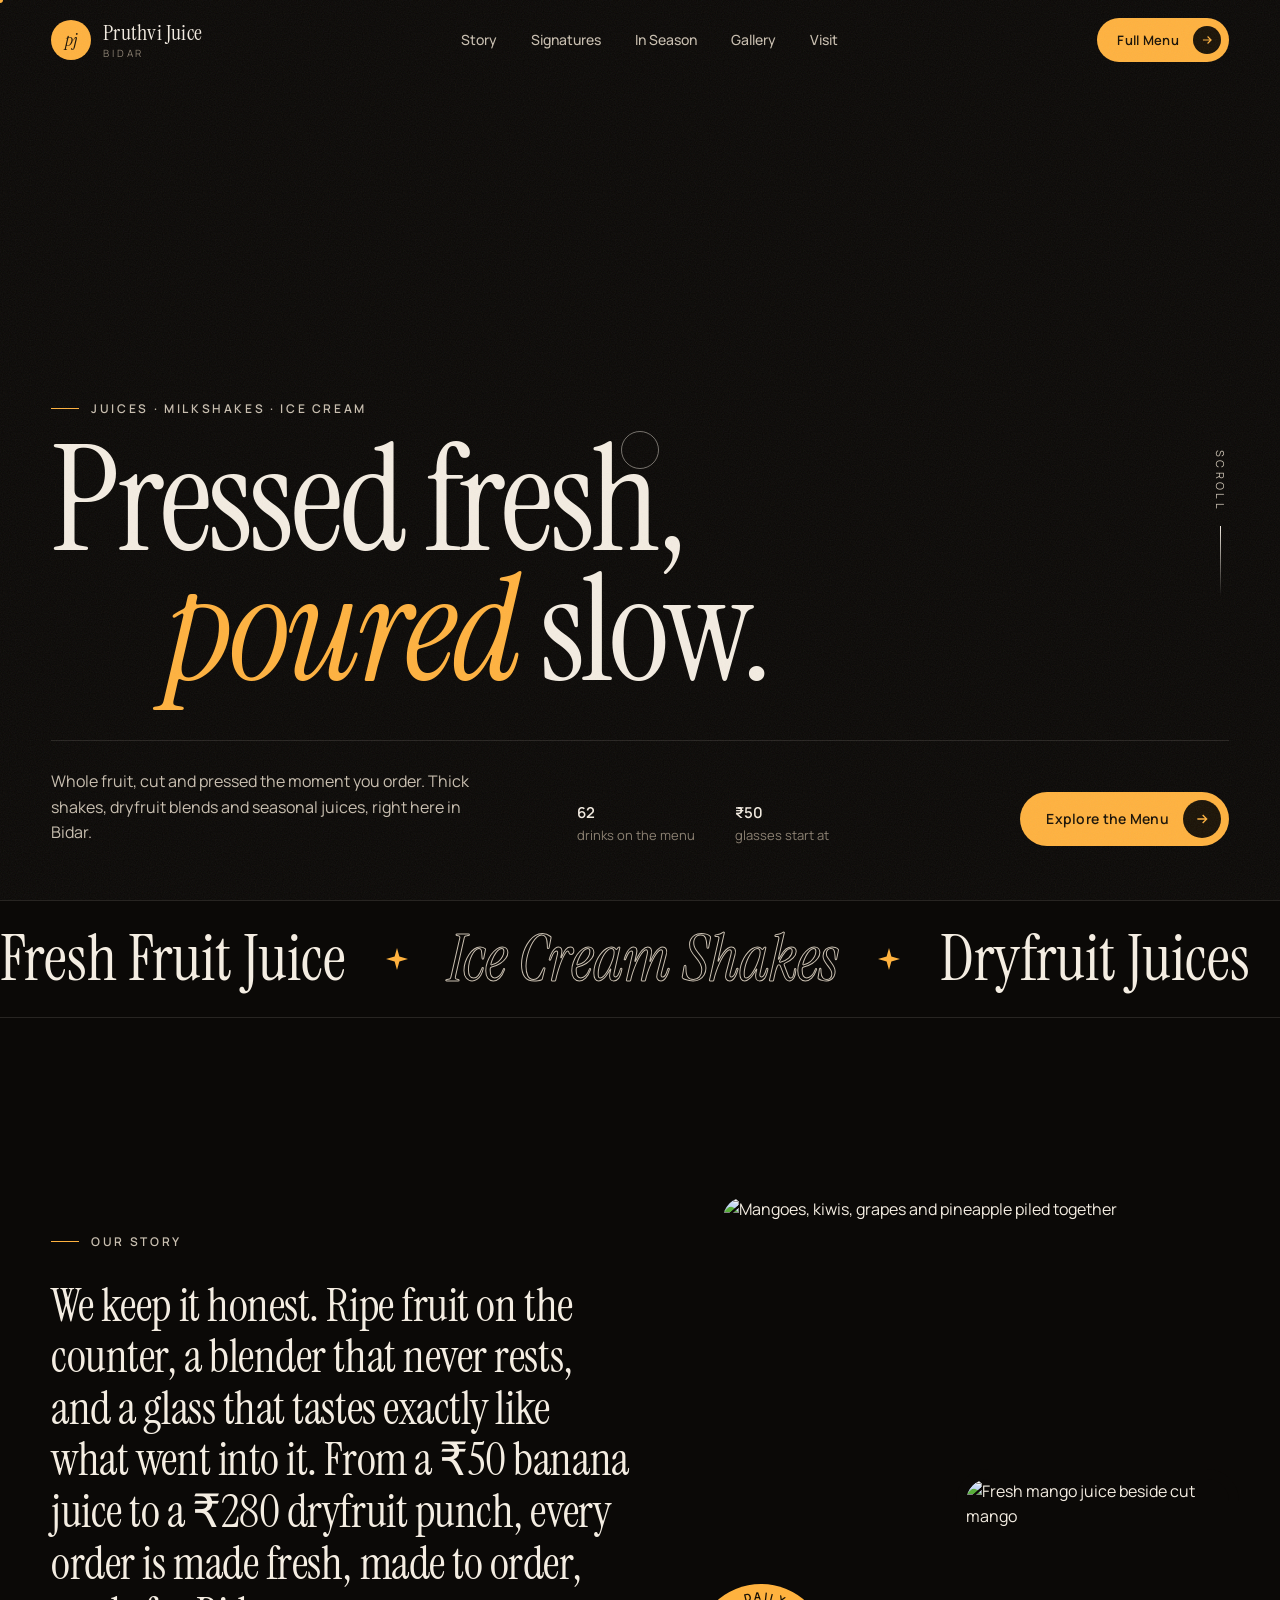
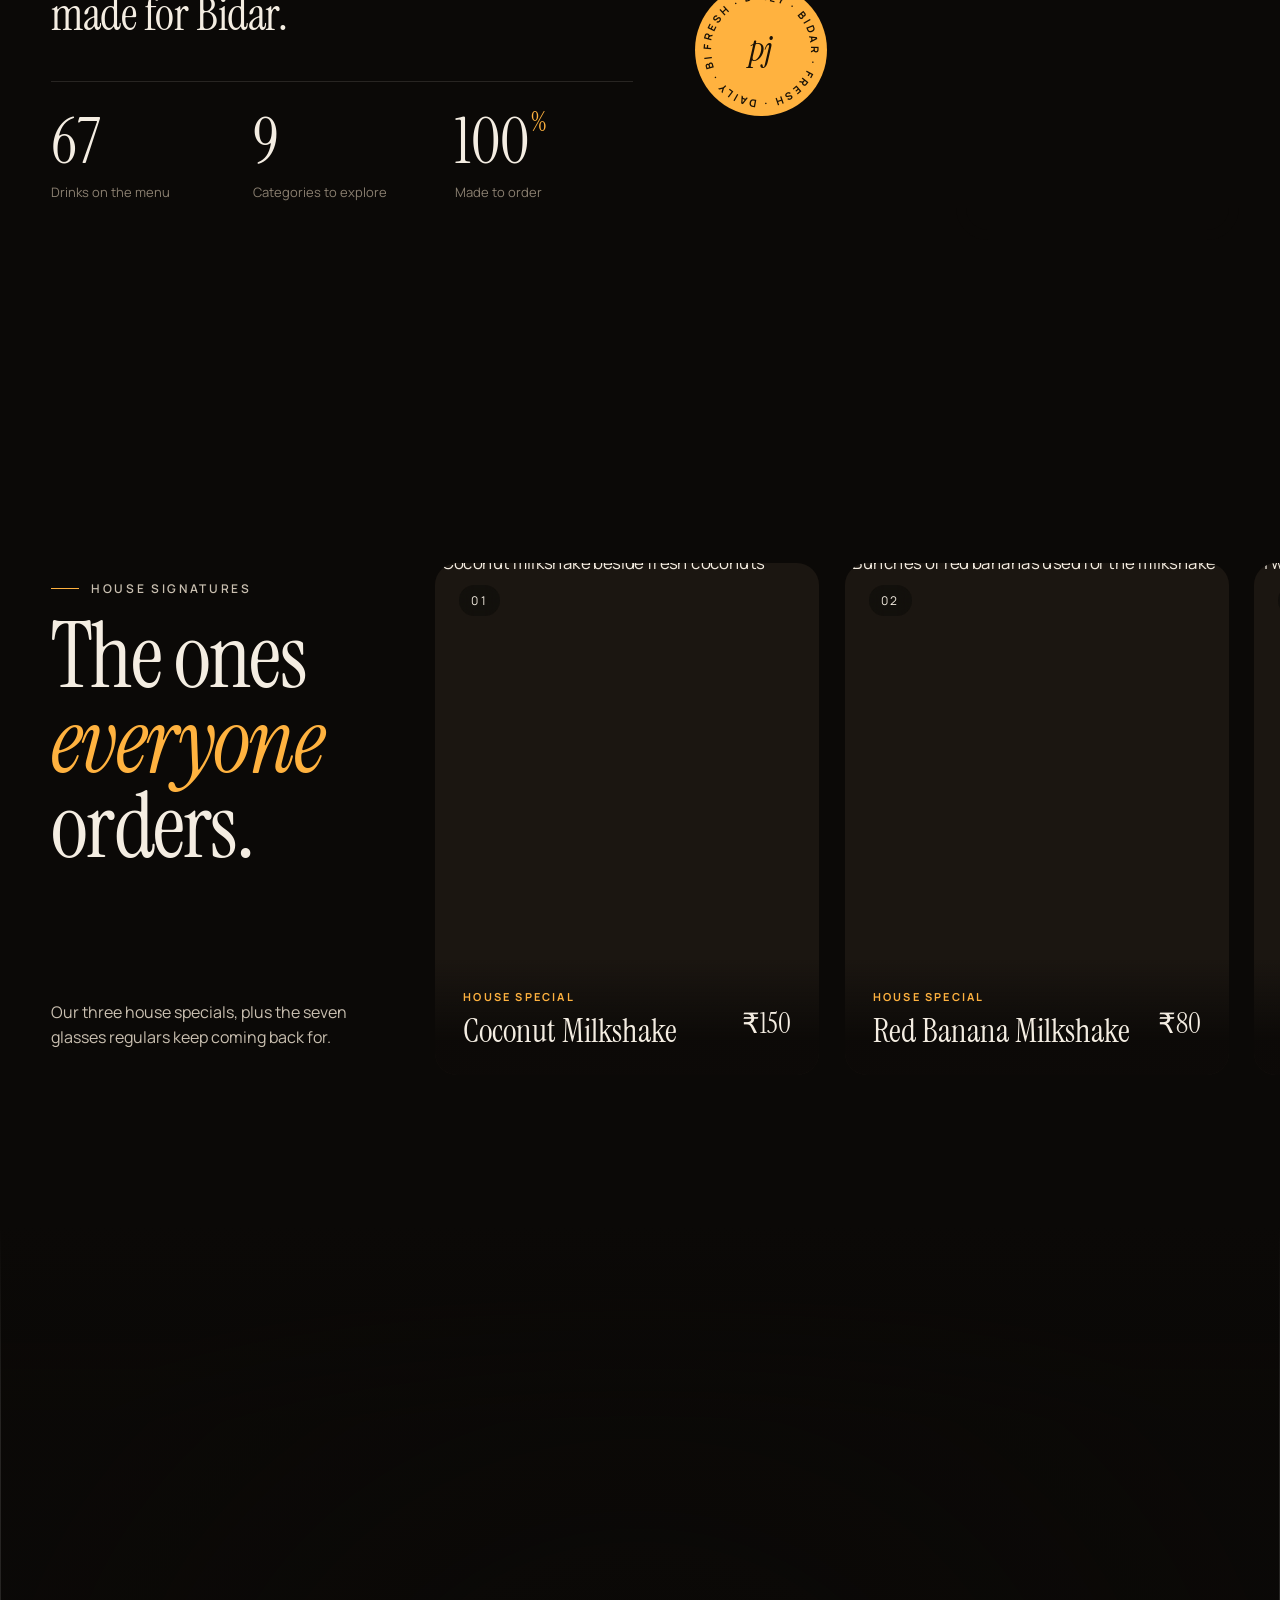
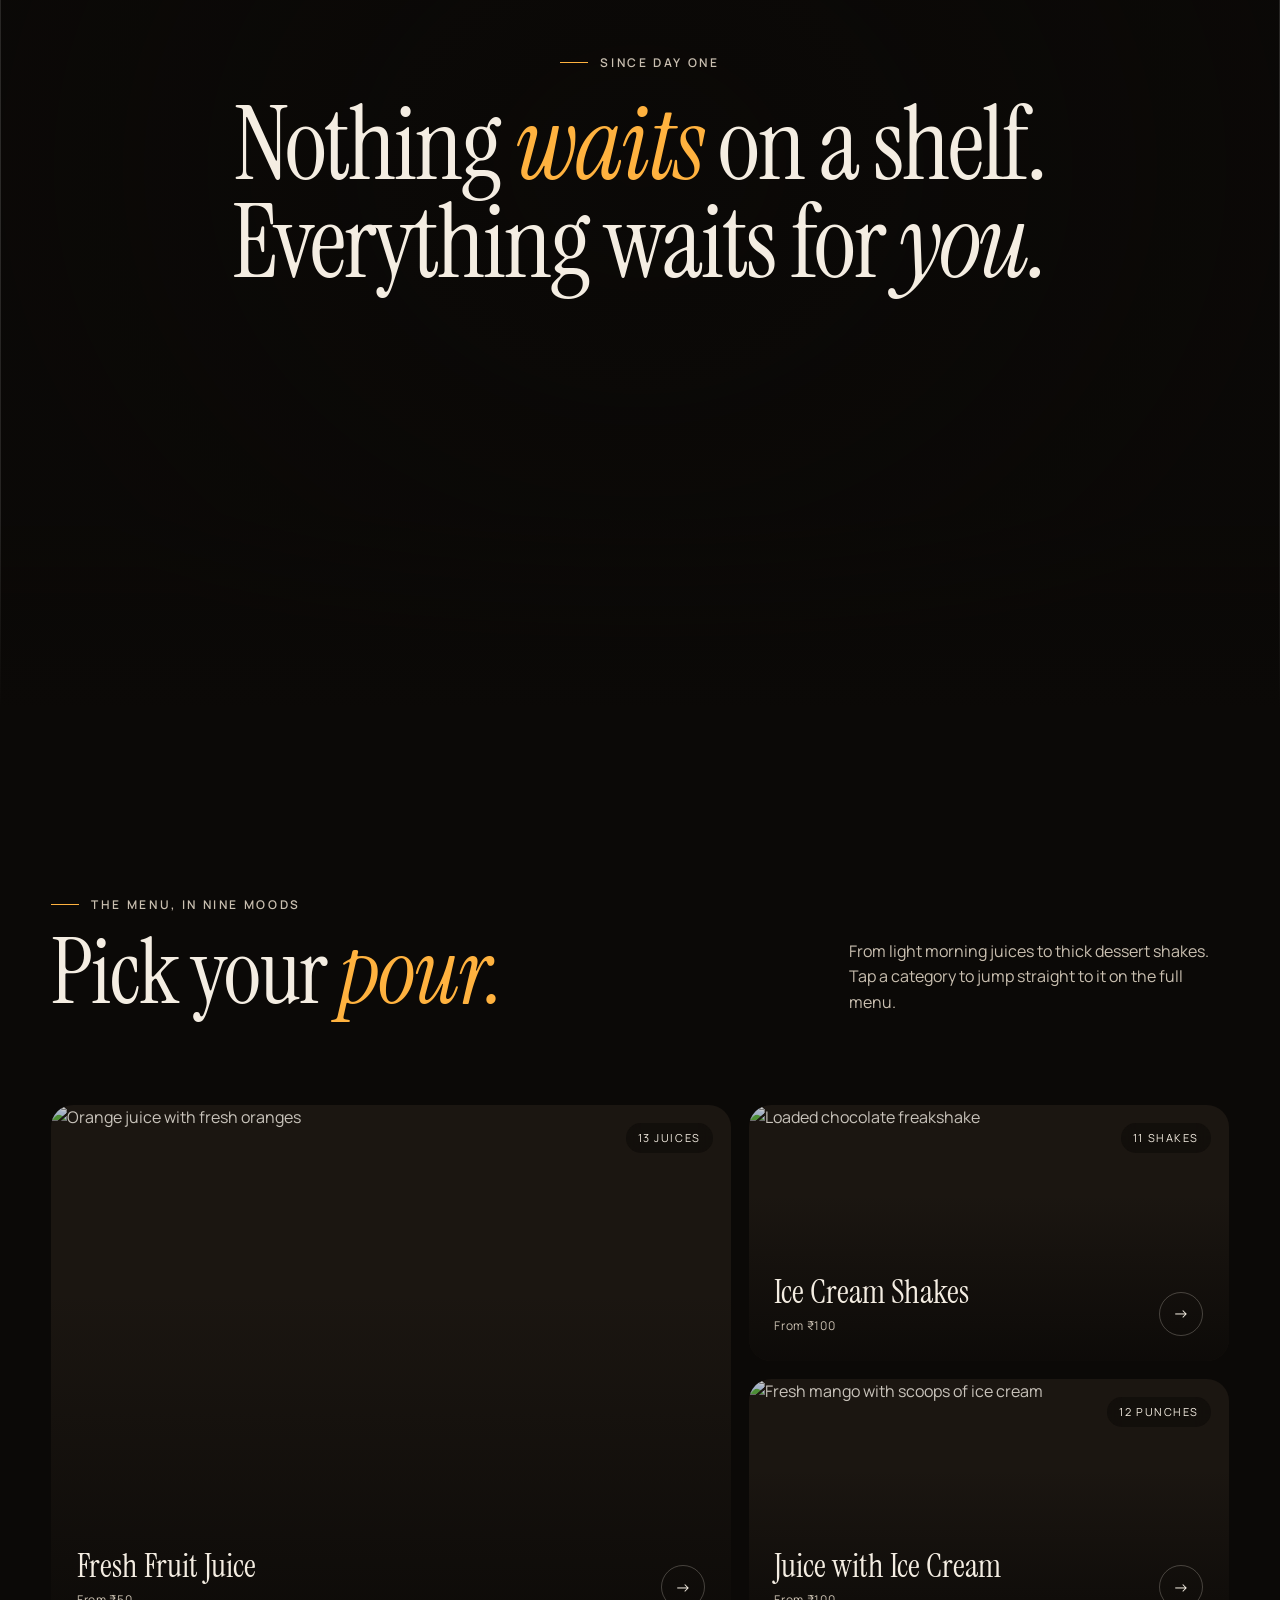
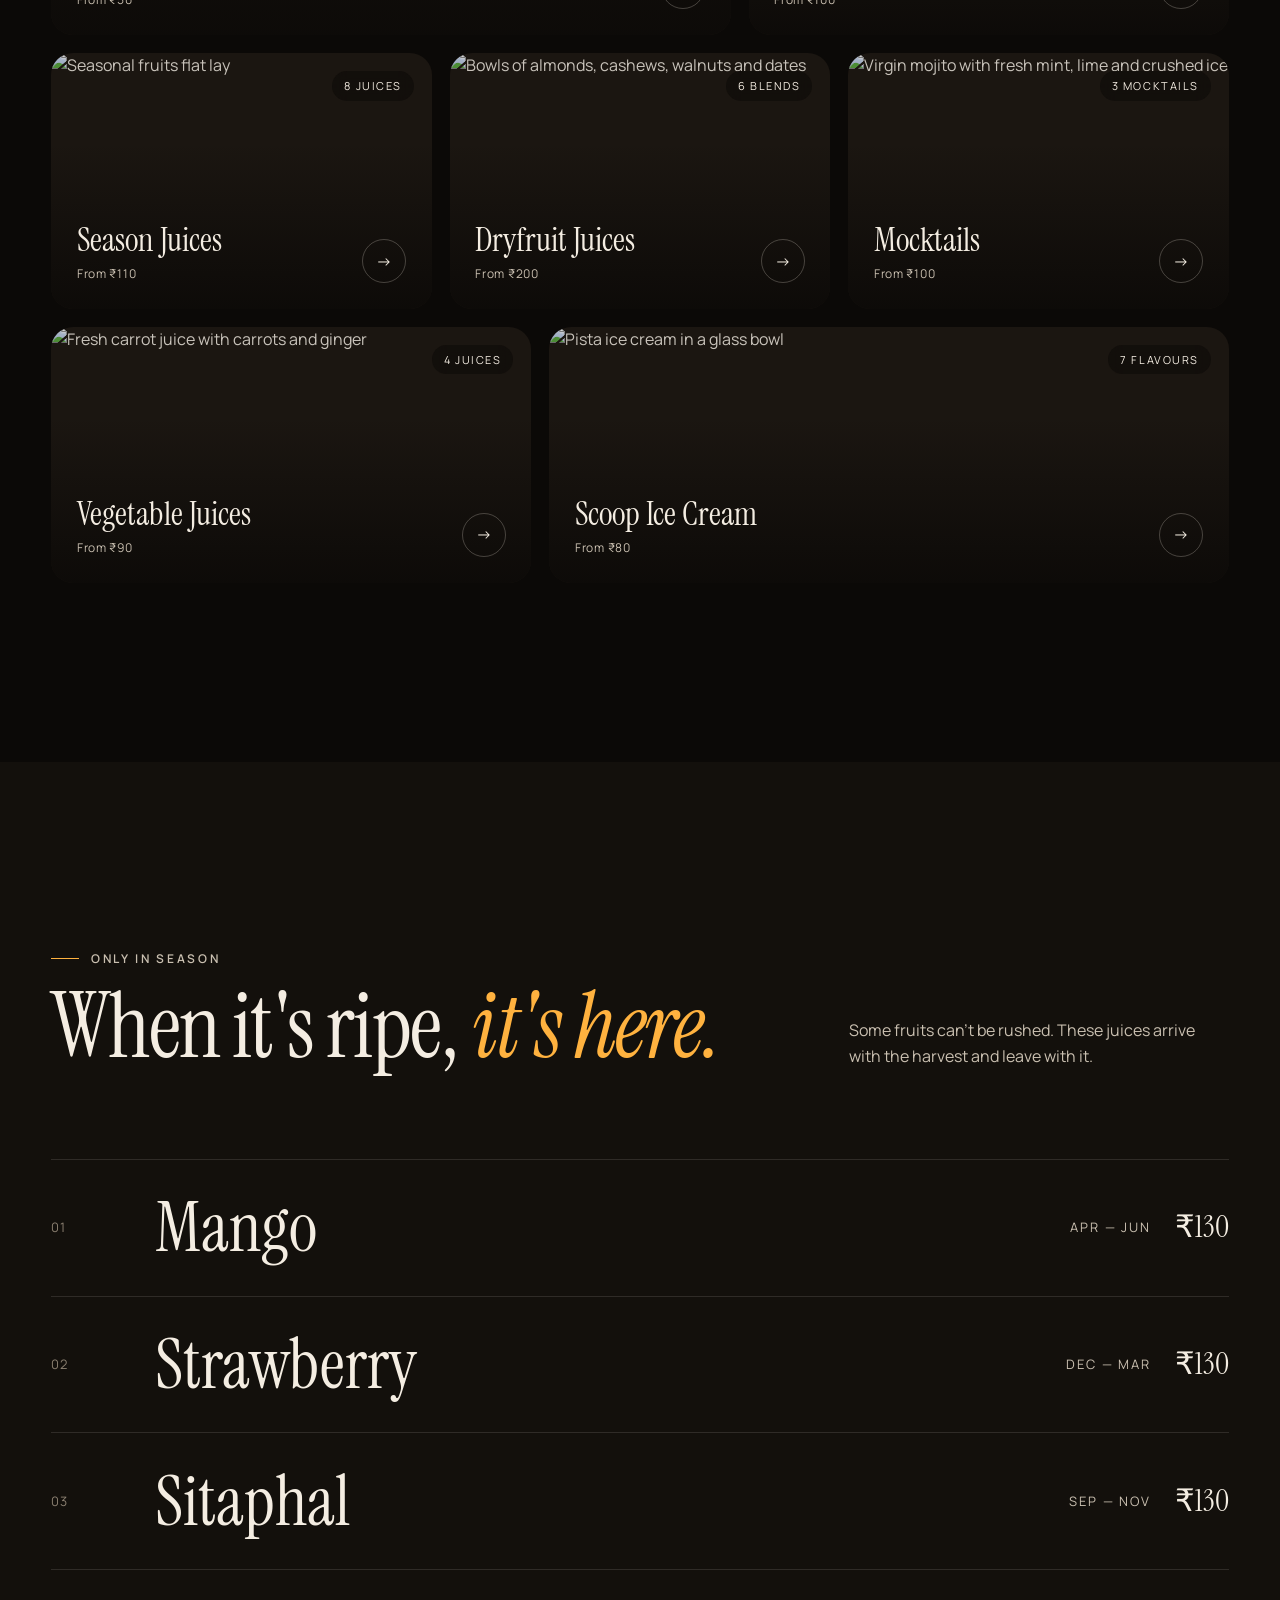
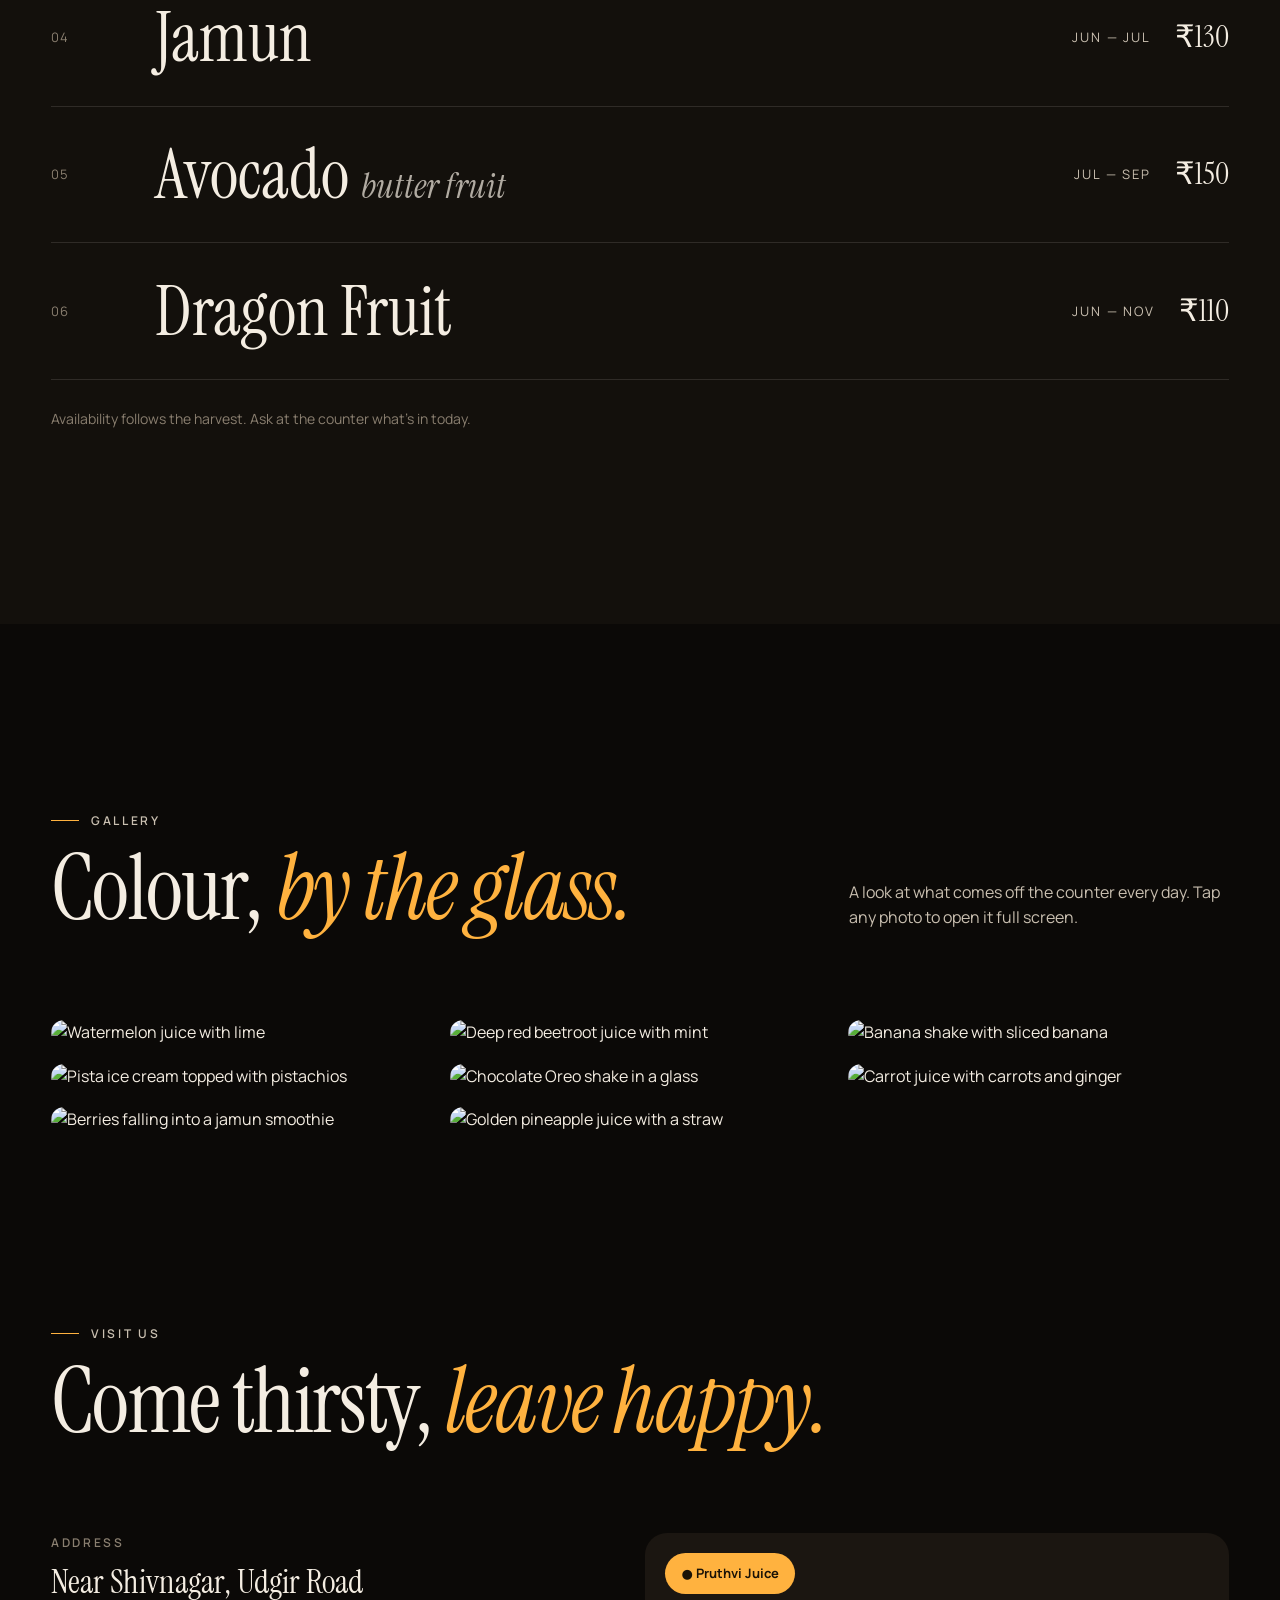
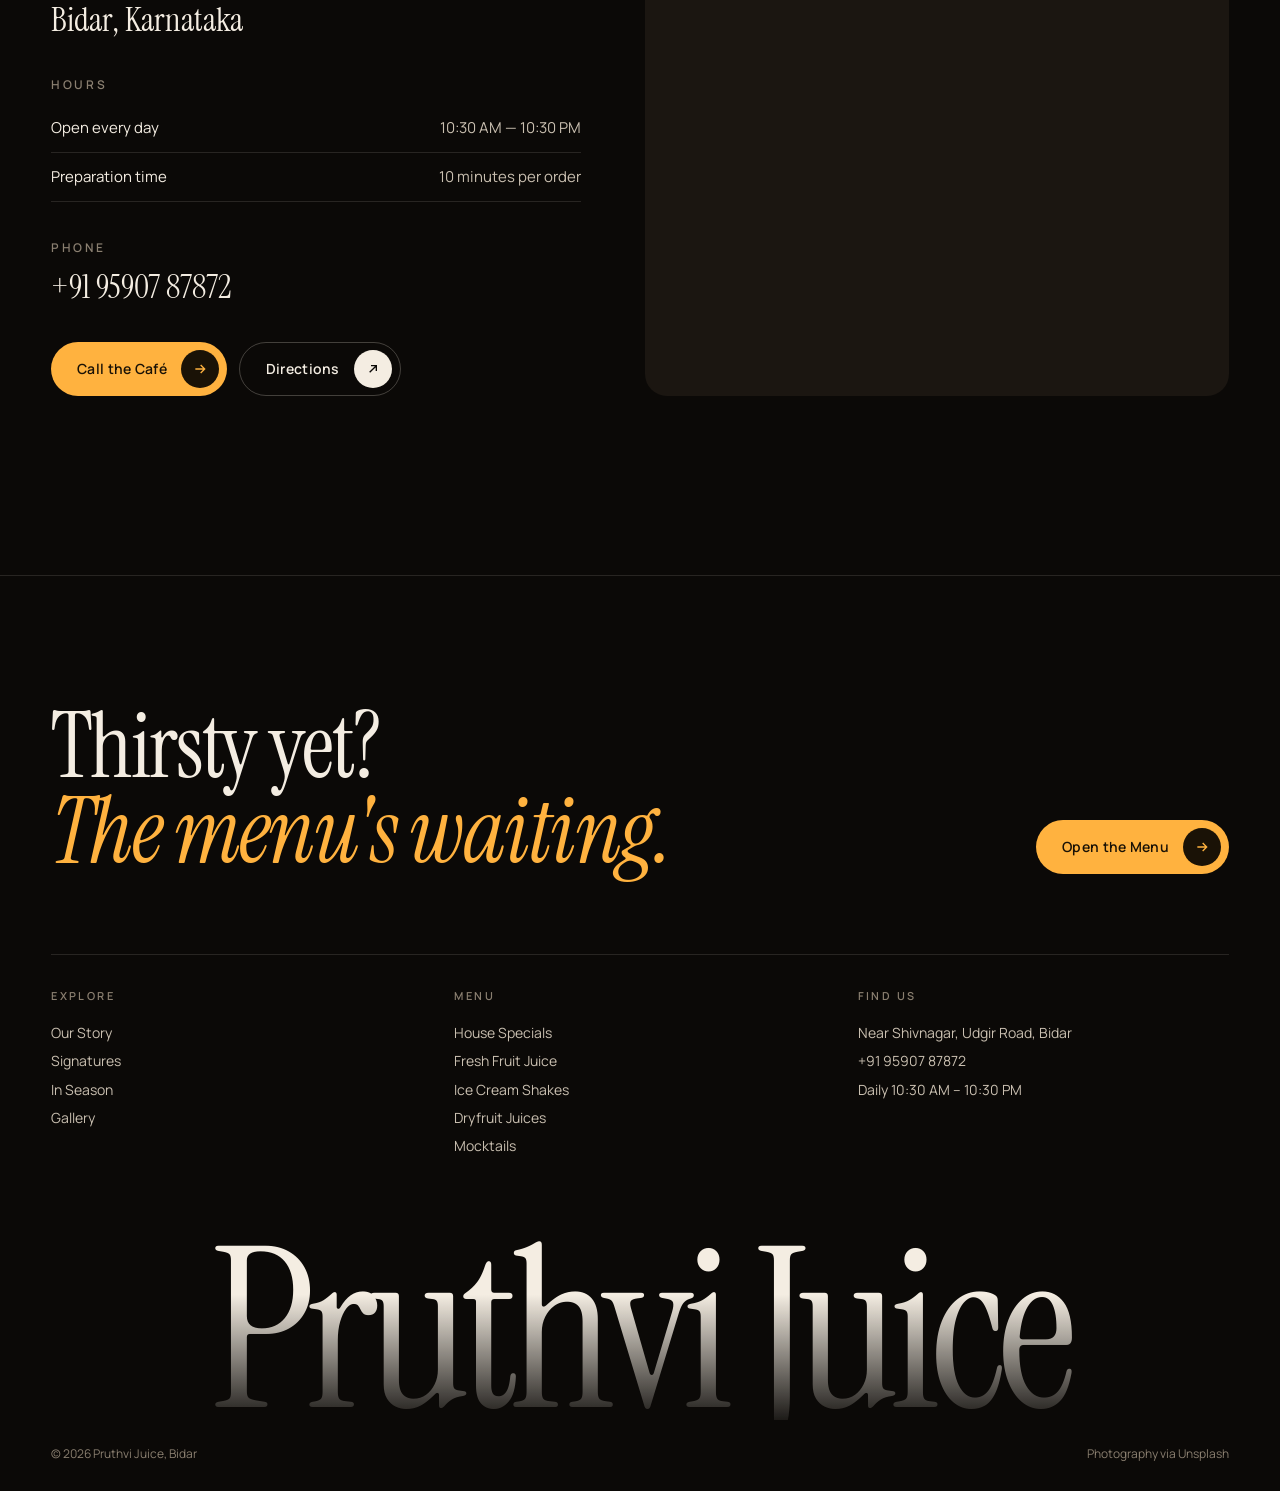
==== commit 534accf4: "Replace mocktails tile photo with a natural virgin mojito shot Co-Authored-By: Claude Opus 5.5 <nore" ====
--- a/index.html
+++ b/index.html
@@ -277,7 +277,7 @@
             <div class="tile__body"><div><h3 class="tile__name">Dryfruit Juices</h3><div class="tile__from">From ₹200</div></div><span class="tile__arrow">→</span></div>
           </a>
           <a href="menu.html#mocktails" class="tile t-6 fade-up" data-cursor="view">
-            <img src="https://images.unsplash.com/photo-1587888637140-849b25d80ef9?auto=format&fit=crop&w=900&q=80" alt="Blue Ice mocktail with lime and mint" loading="lazy" />
+            <img src="https://images.unsplash.com/photo-1634496064950-02f043806b09?auto=format&fit=crop&w=900&q=80" alt="Virgin mojito with fresh mint, lime and crushed ice" loading="lazy" />
             <span class="tile__count">3 mocktails</span>
             <div class="tile__body"><div><h3 class="tile__name">Mocktails</h3><div class="tile__from">From ₹100</div></div><span class="tile__arrow">→</span></div>
           </a>
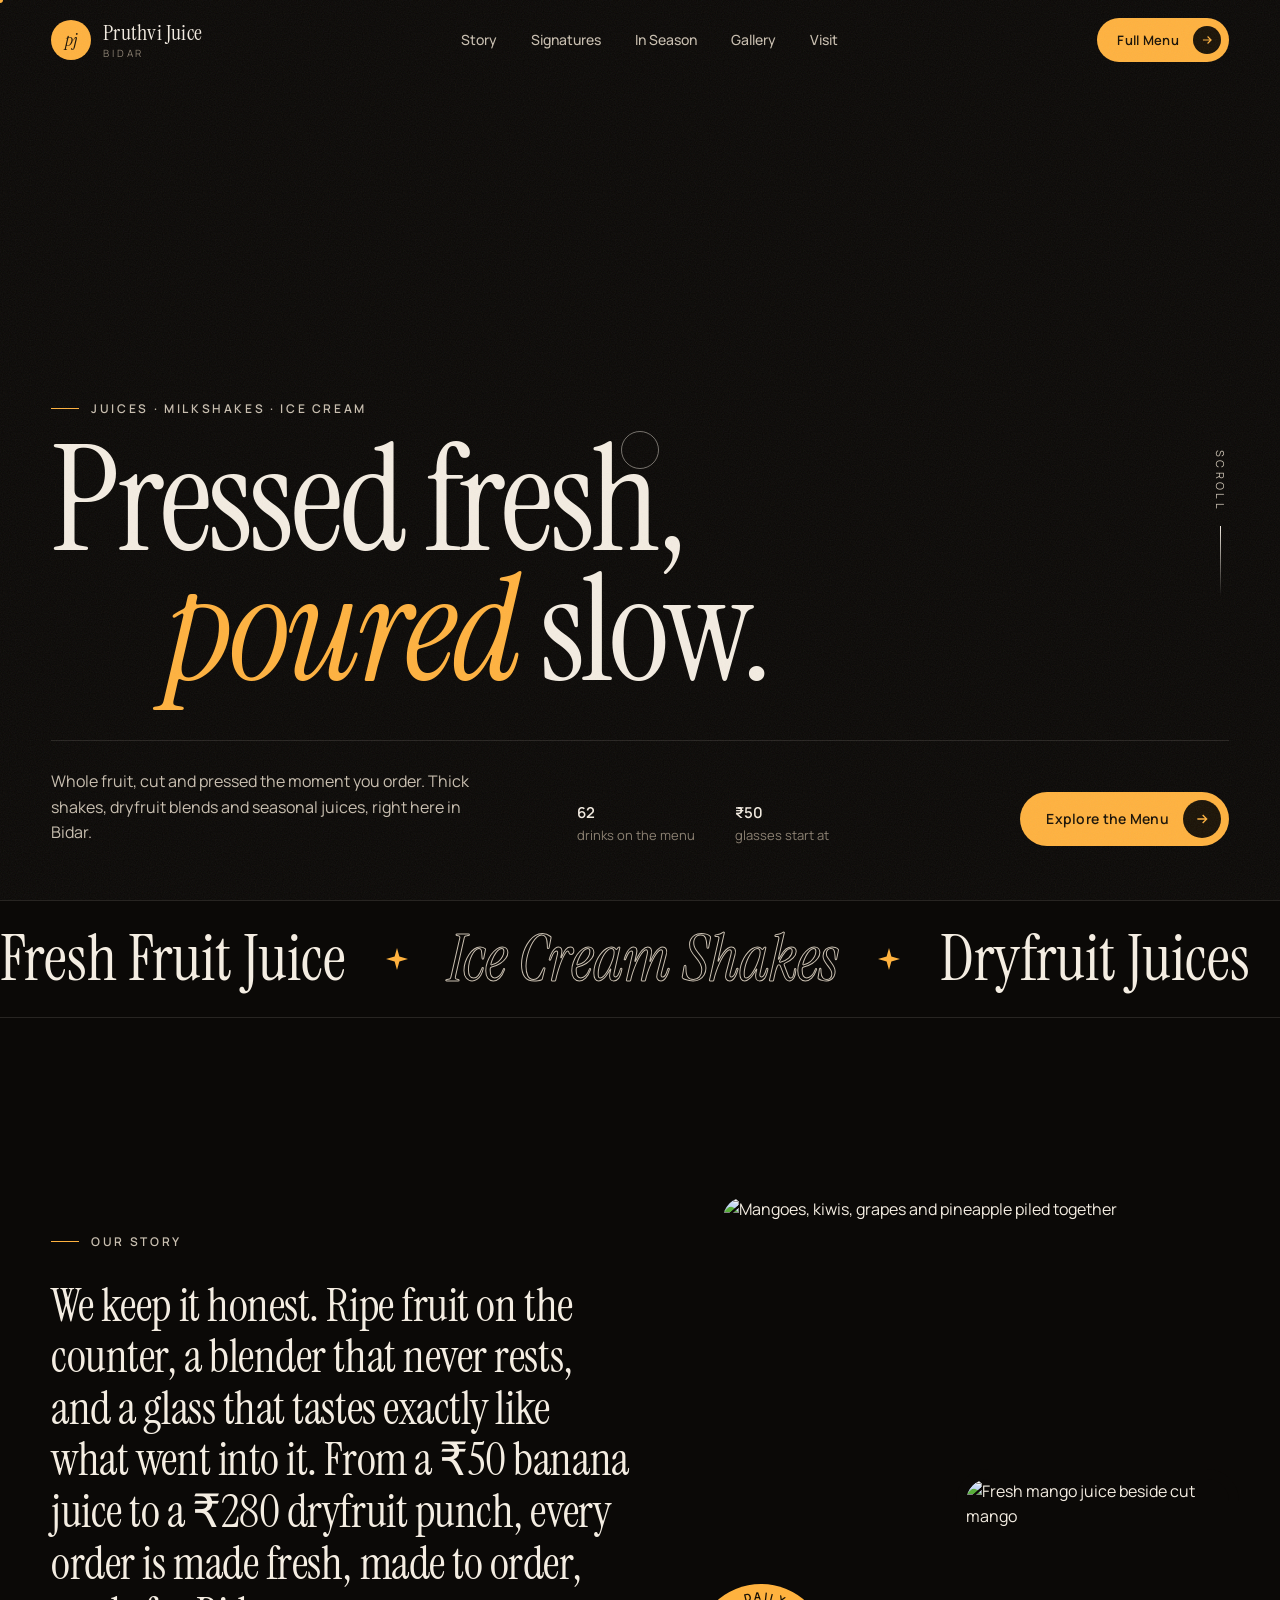
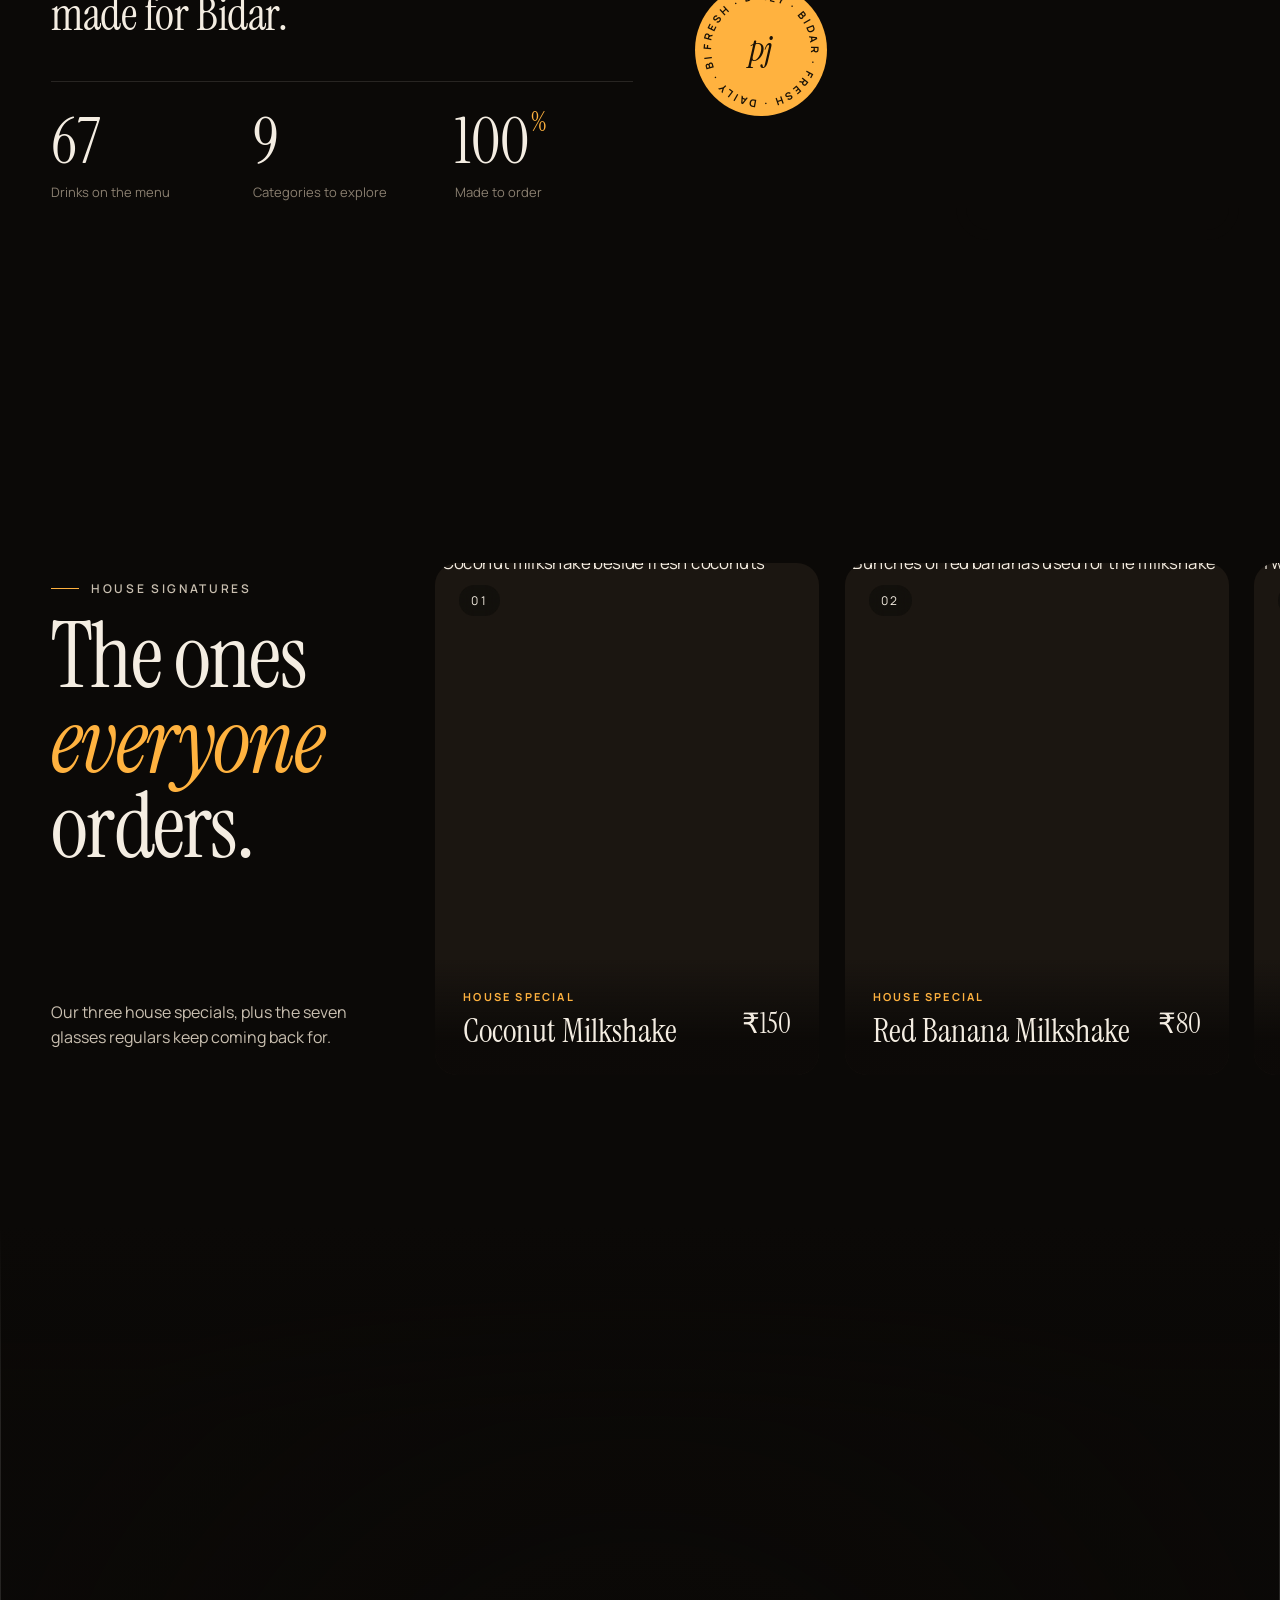
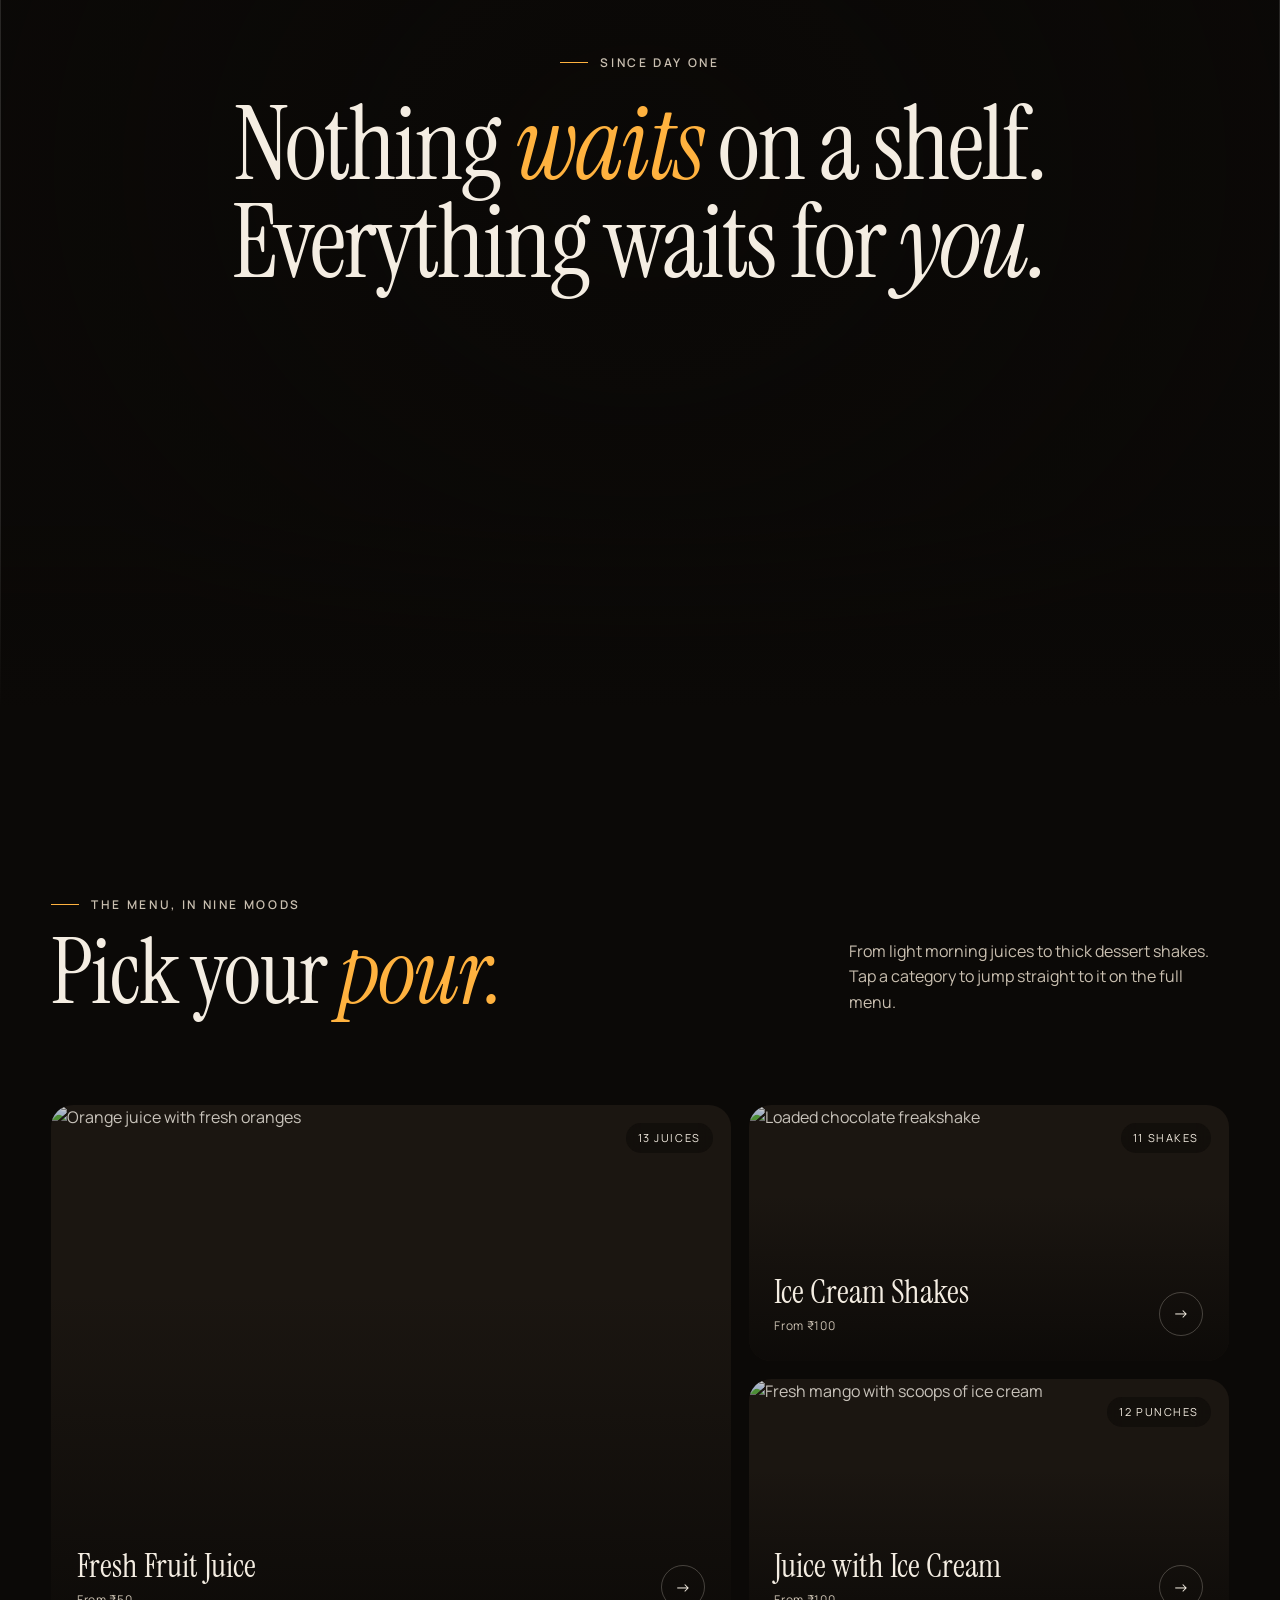
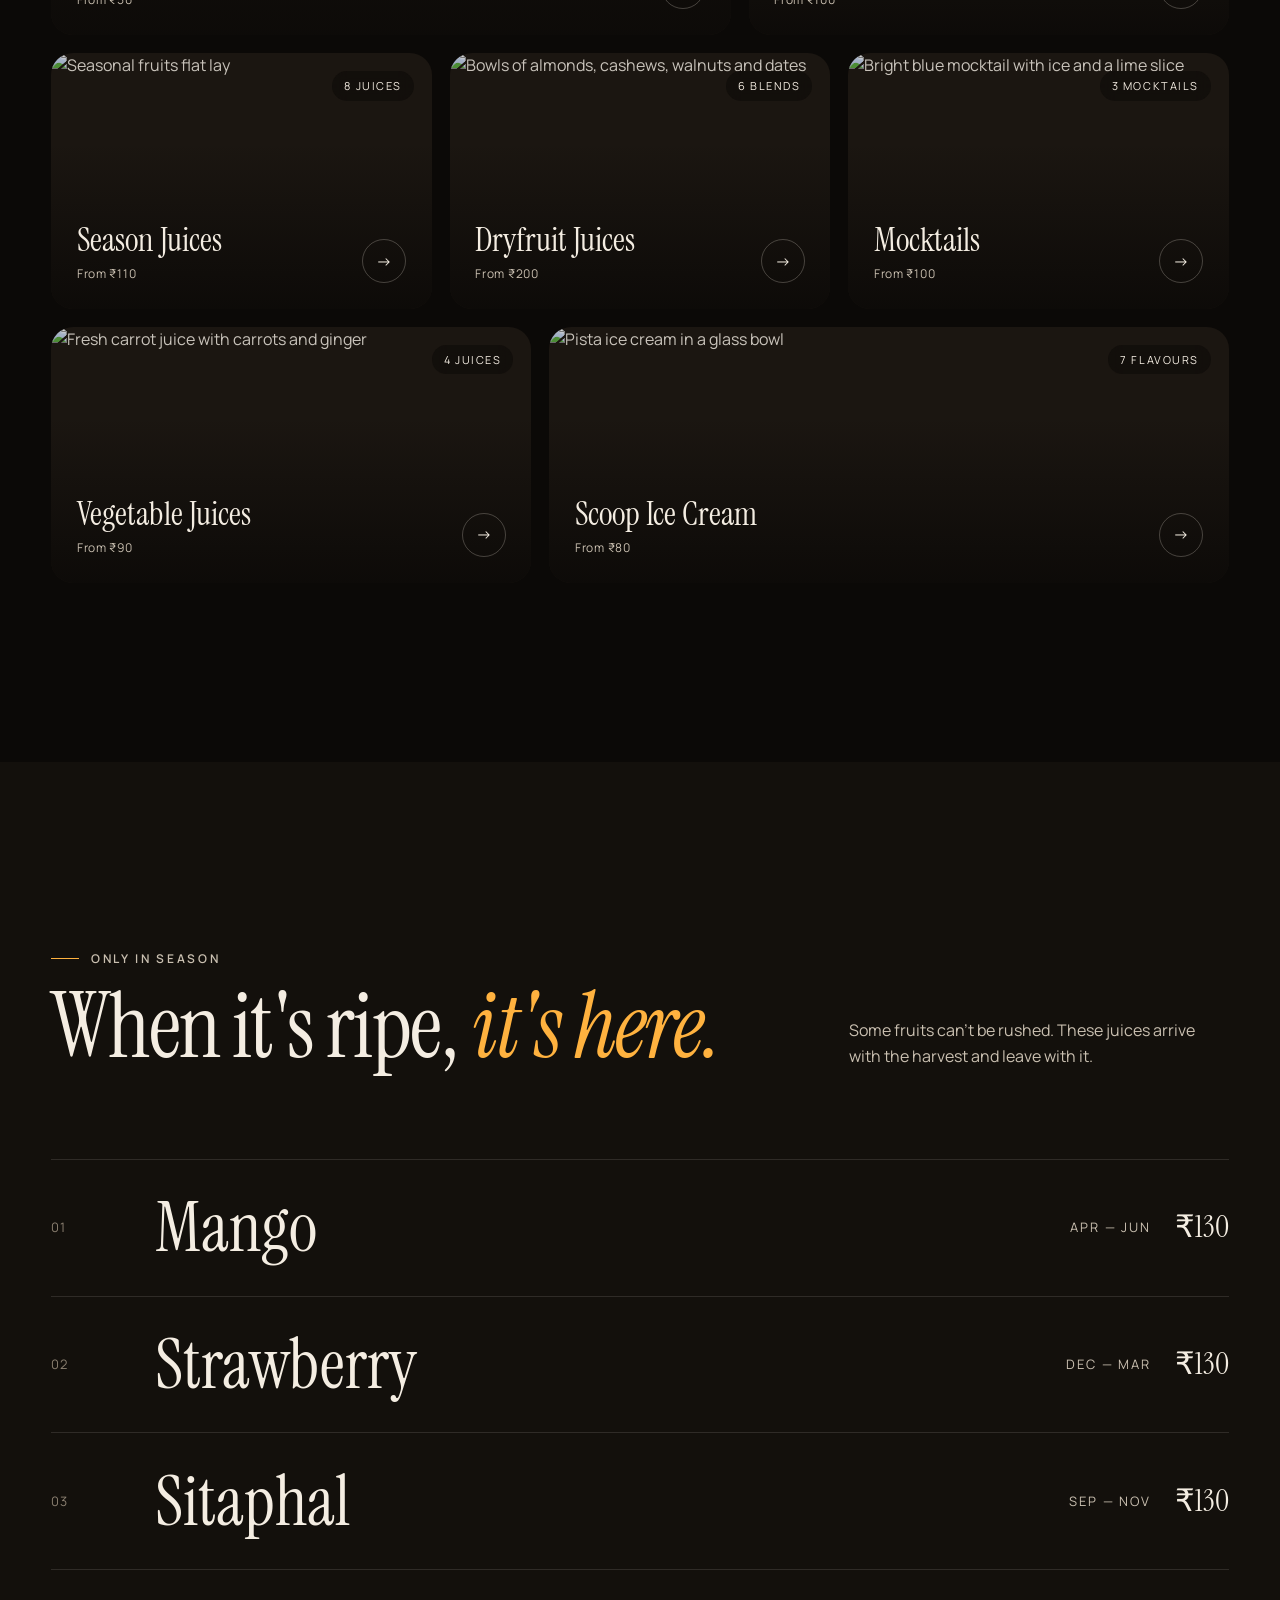
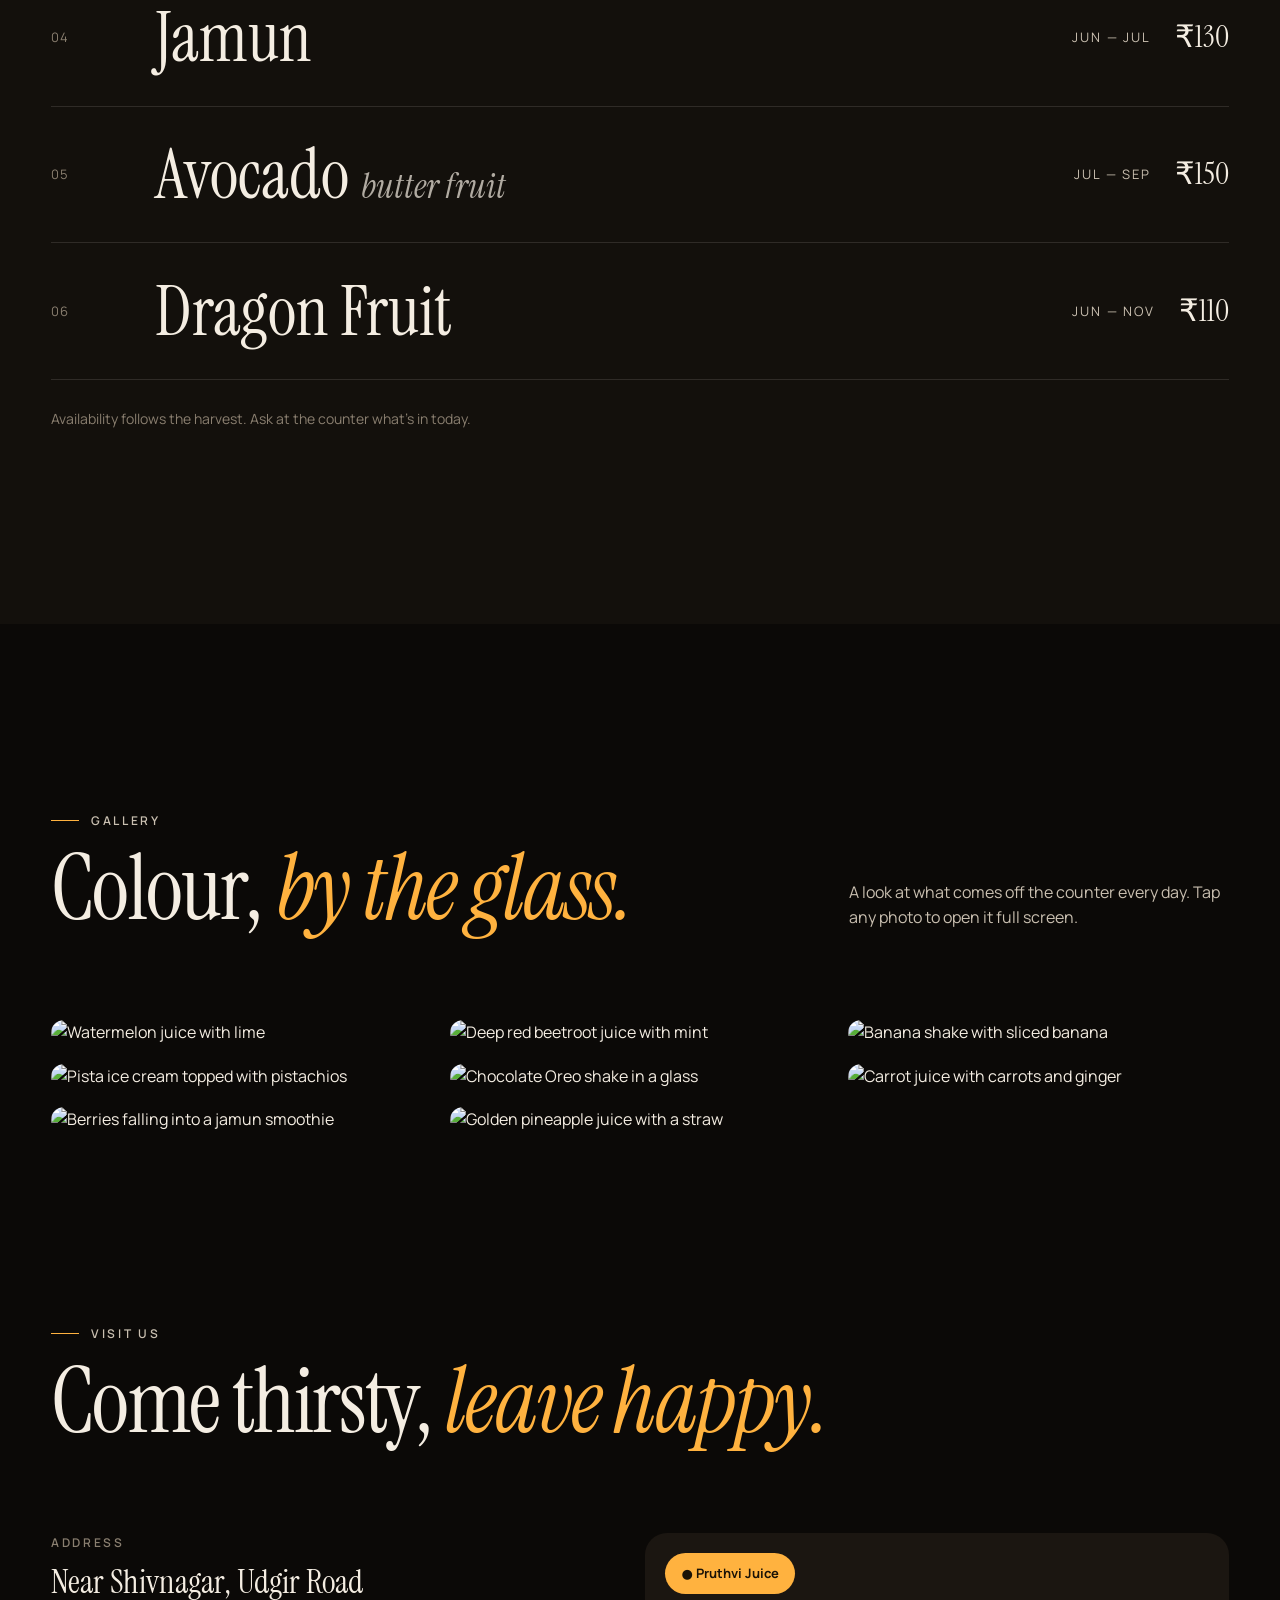
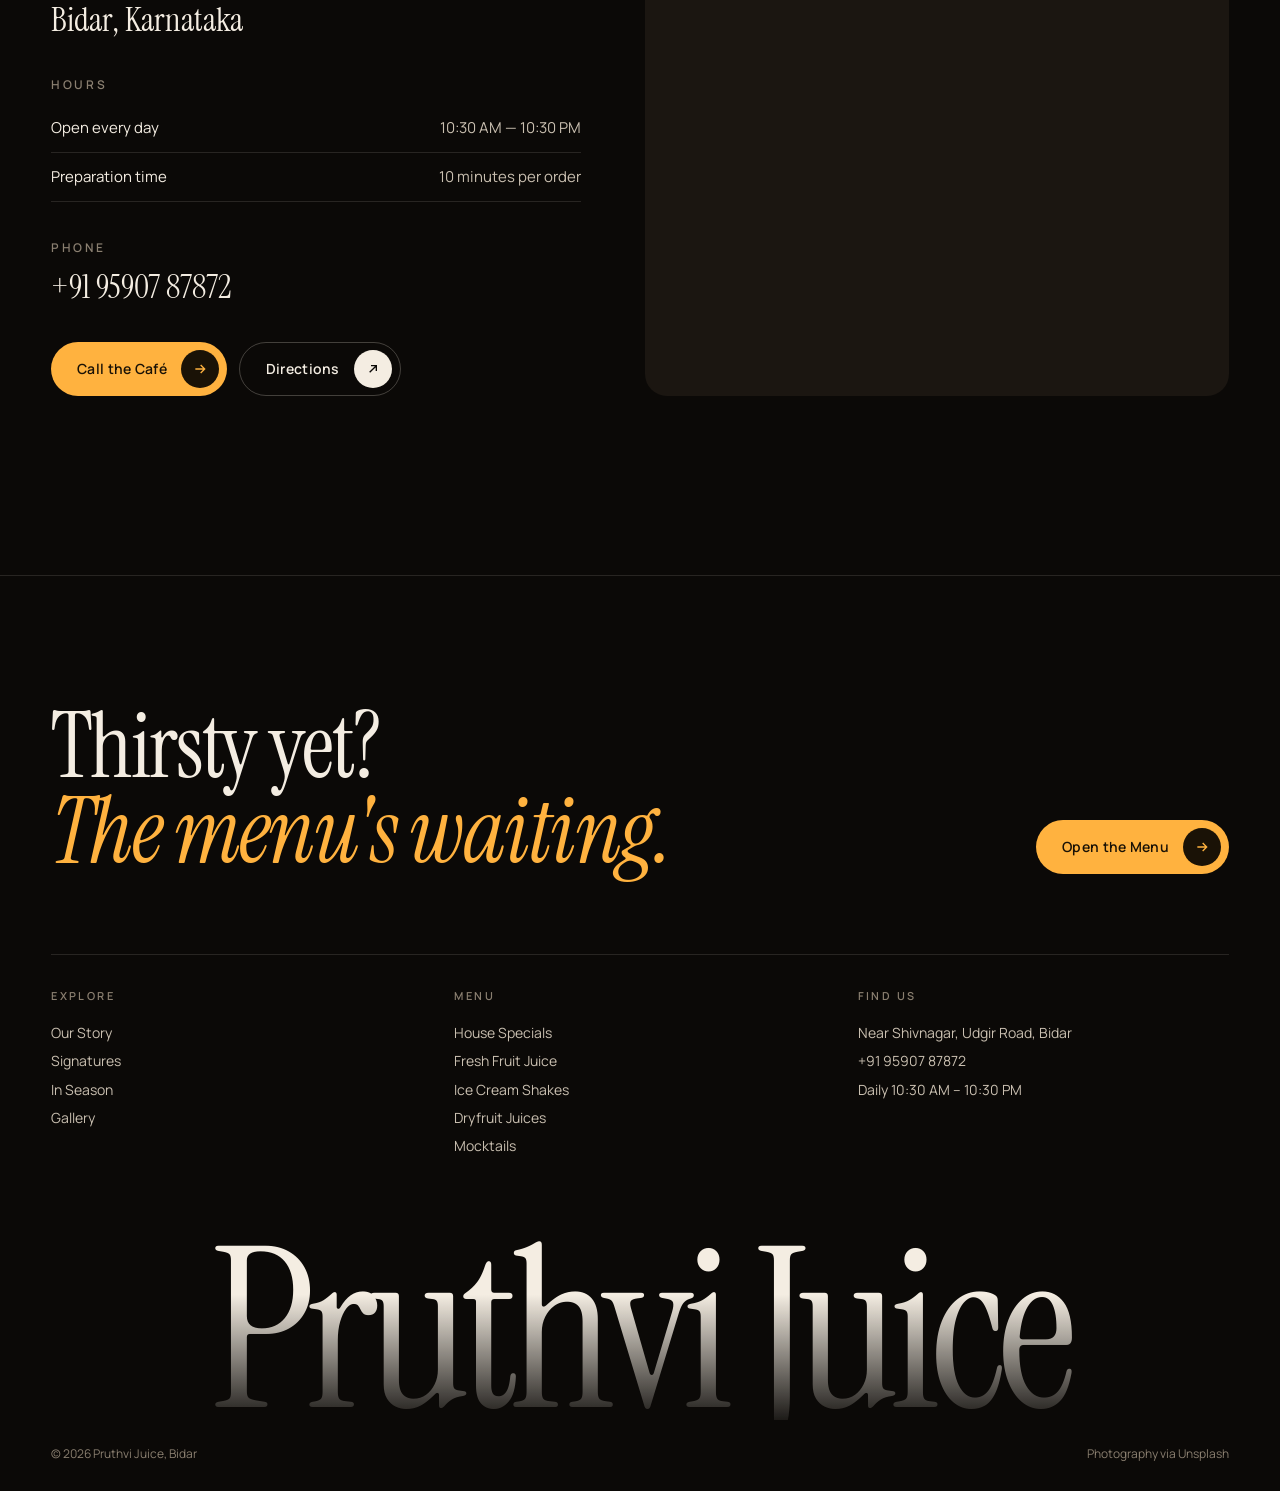
==== commit 43607be6: "Use a bright blue mocktail photo for the mocktails tile Co-Authored-By: Claude Opus 5.5 <noreply@ant" ====
--- a/index.html
+++ b/index.html
@@ -277,7 +277,7 @@
             <div class="tile__body"><div><h3 class="tile__name">Dryfruit Juices</h3><div class="tile__from">From ₹200</div></div><span class="tile__arrow">→</span></div>
           </a>
           <a href="menu.html#mocktails" class="tile t-6 fade-up" data-cursor="view">
-            <img src="https://images.unsplash.com/photo-1634496064950-02f043806b09?auto=format&fit=crop&w=900&q=80" alt="Virgin mojito with fresh mint, lime and crushed ice" loading="lazy" />
+            <img src="https://images.unsplash.com/photo-1682629906883-76eaa5e03693?auto=format&fit=crop&w=900&q=80" alt="Bright blue mocktail with ice and a lime slice" loading="lazy" />
             <span class="tile__count">3 mocktails</span>
             <div class="tile__body"><div><h3 class="tile__name">Mocktails</h3><div class="tile__from">From ₹100</div></div><span class="tile__arrow">→</span></div>
           </a>
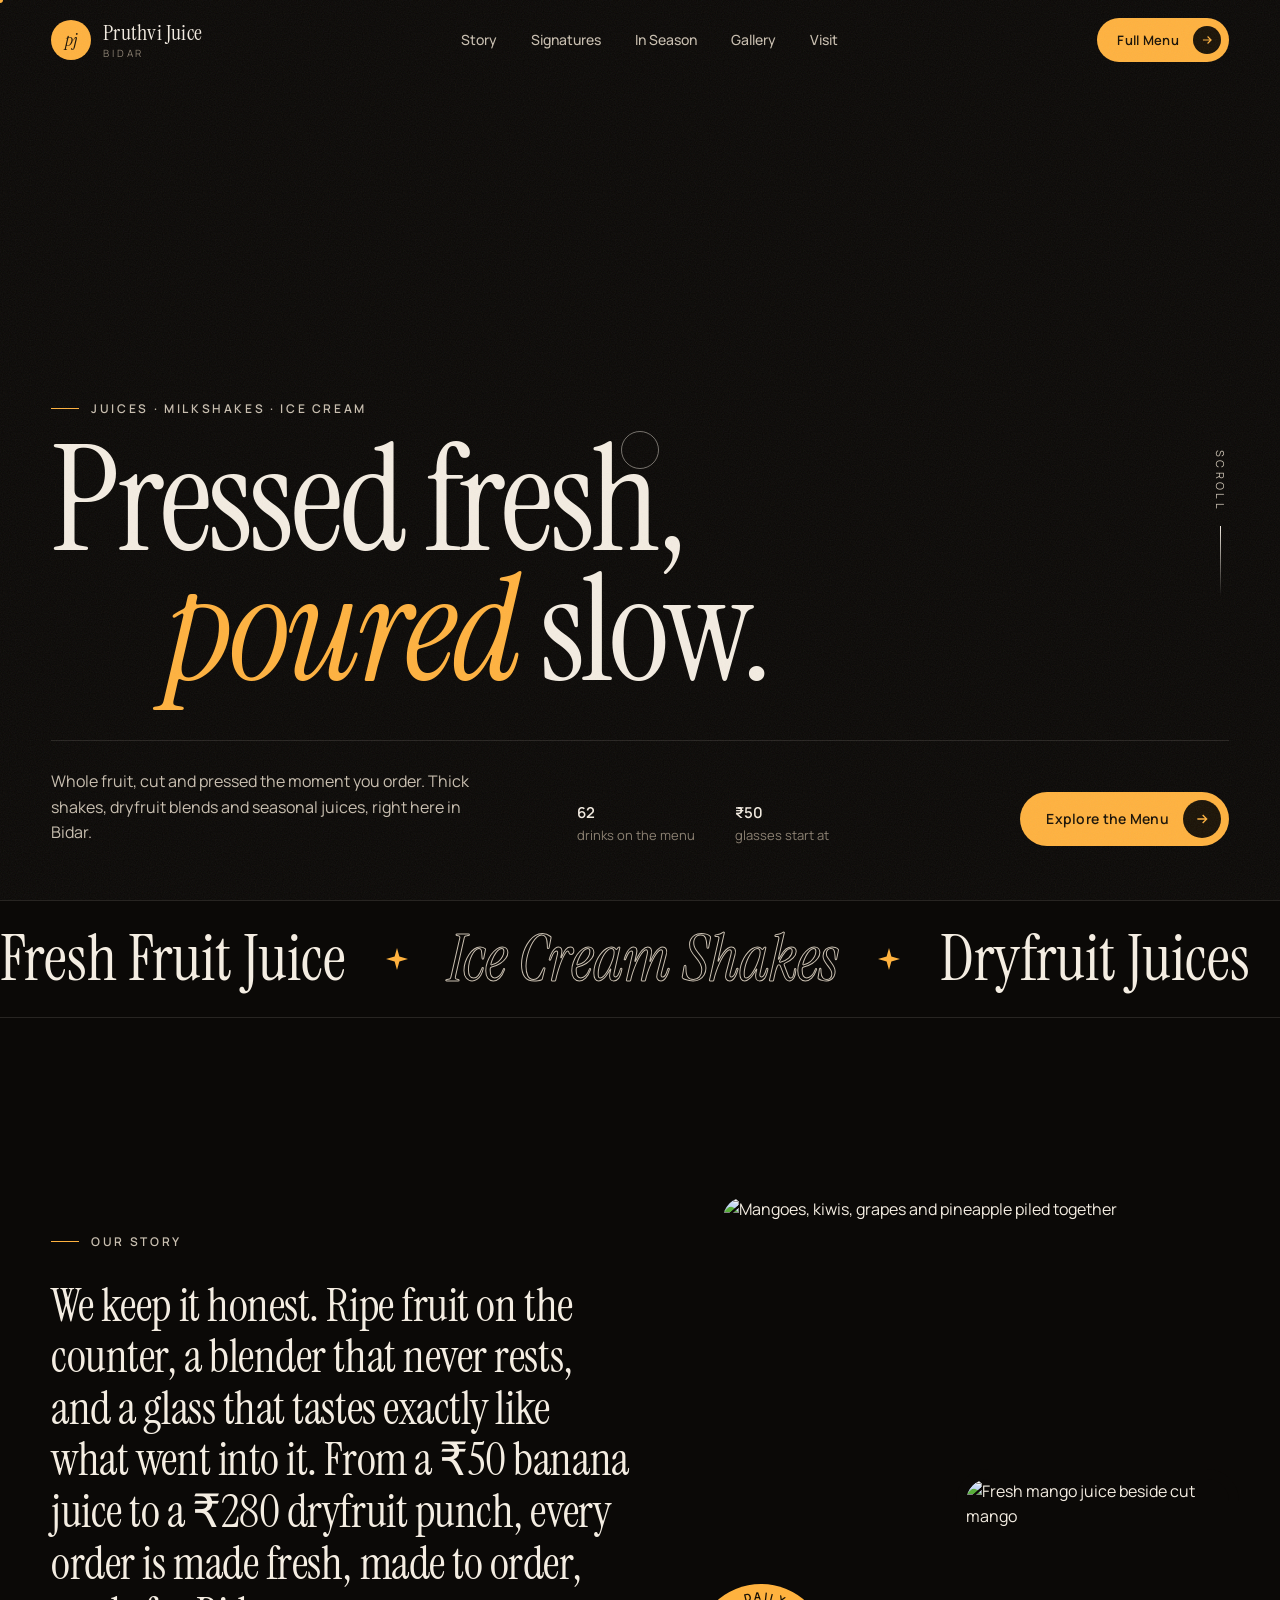
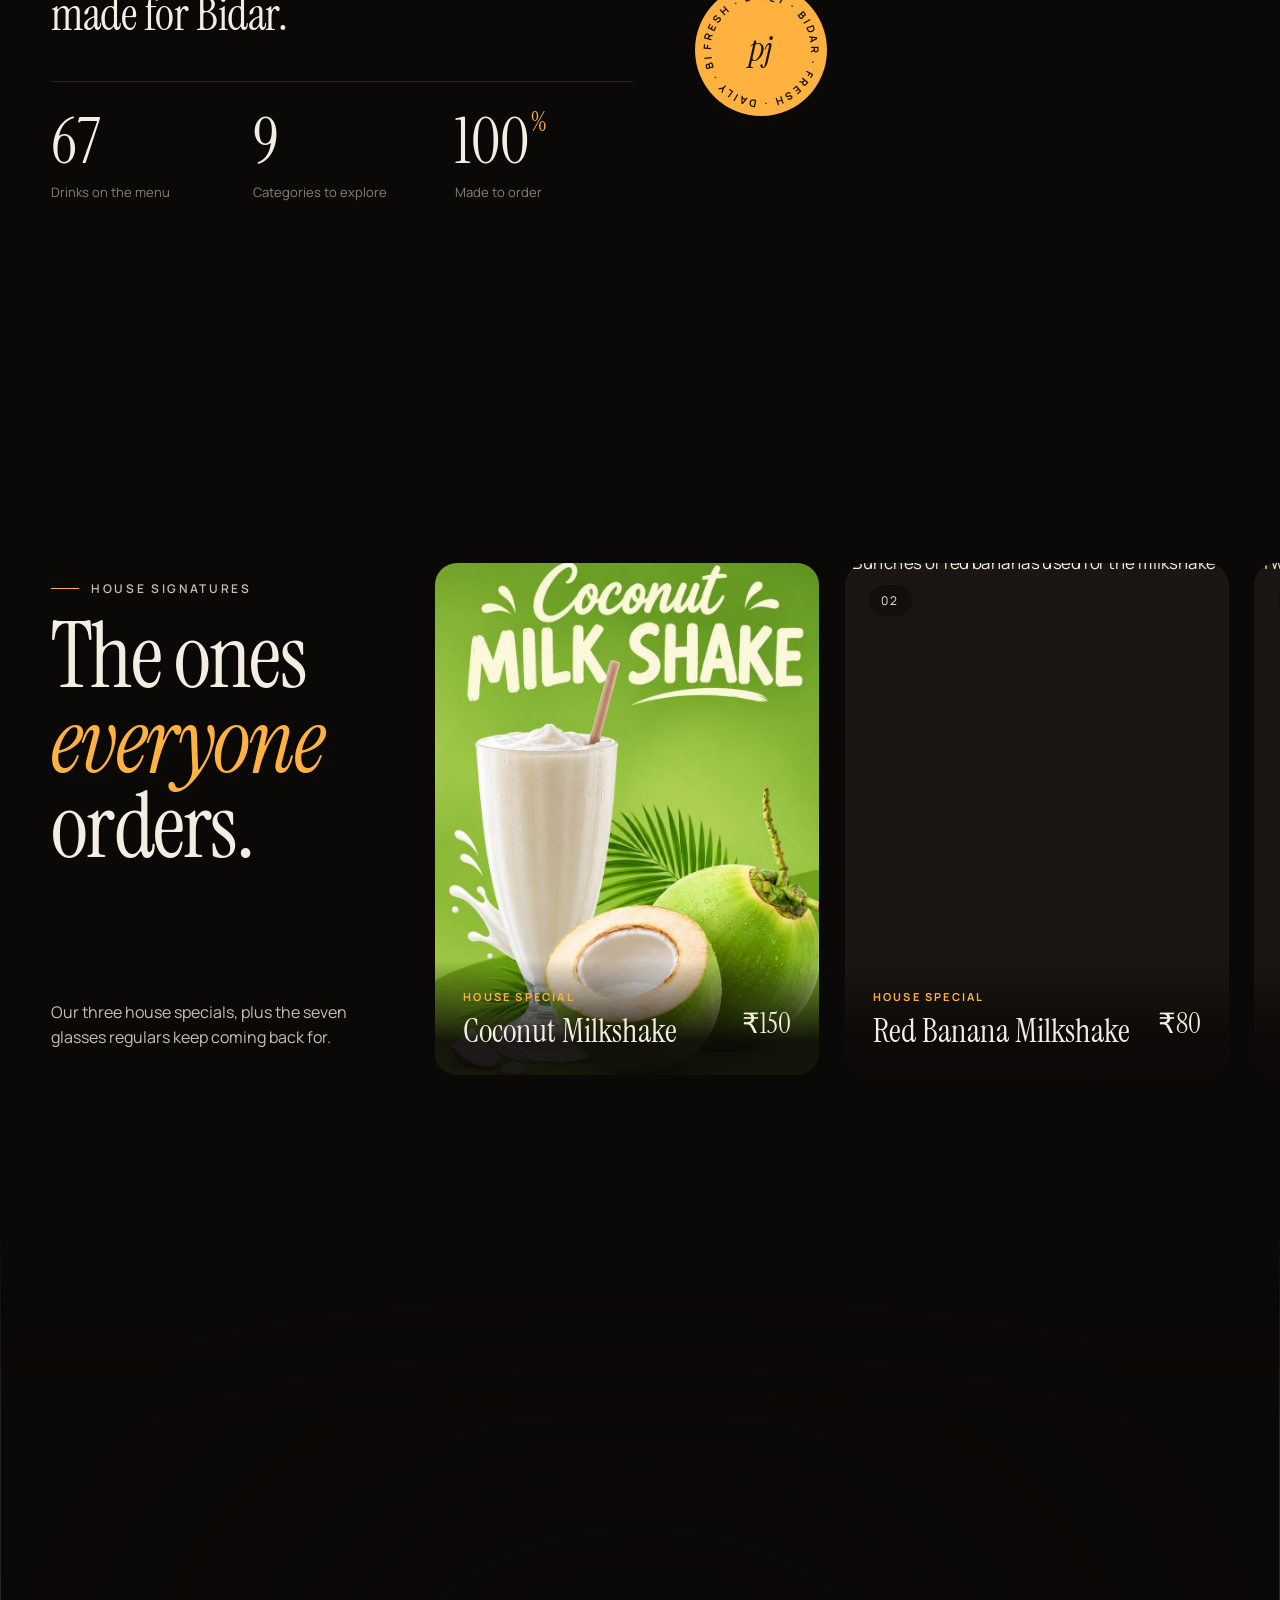
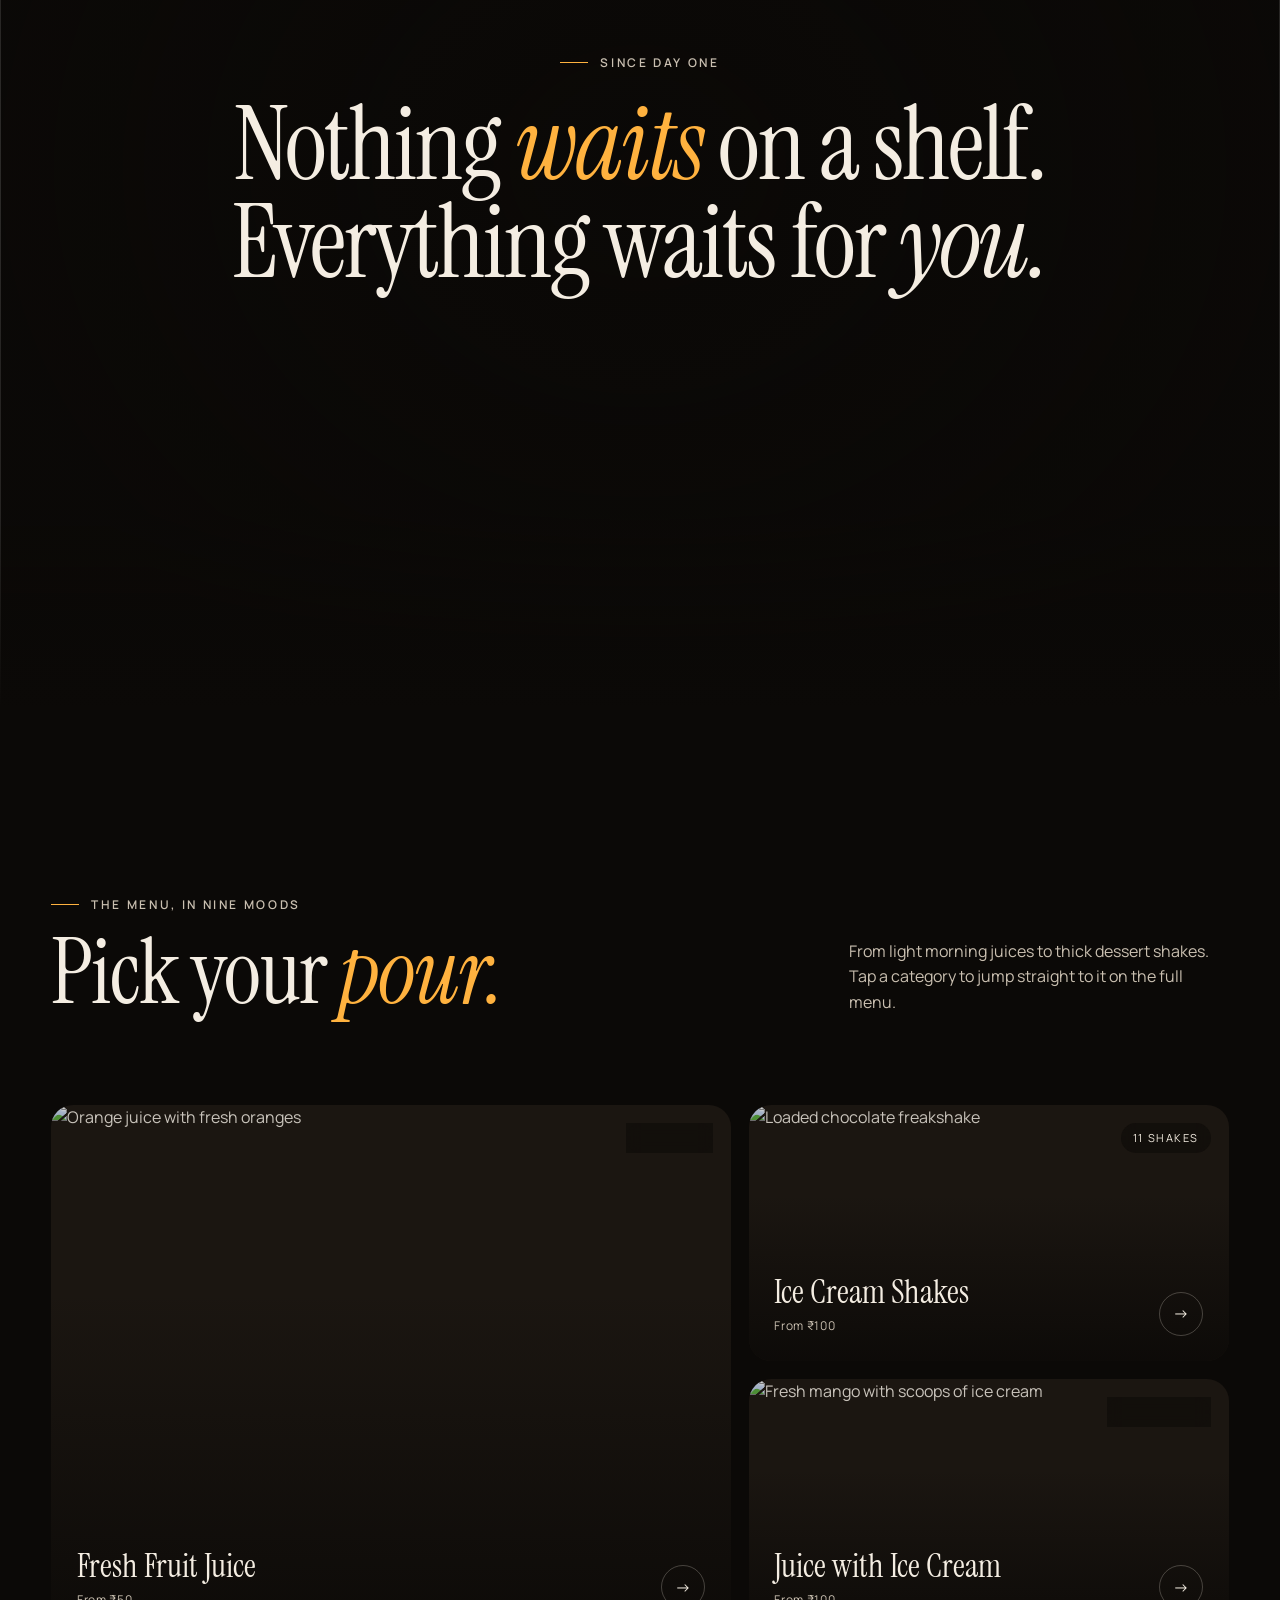
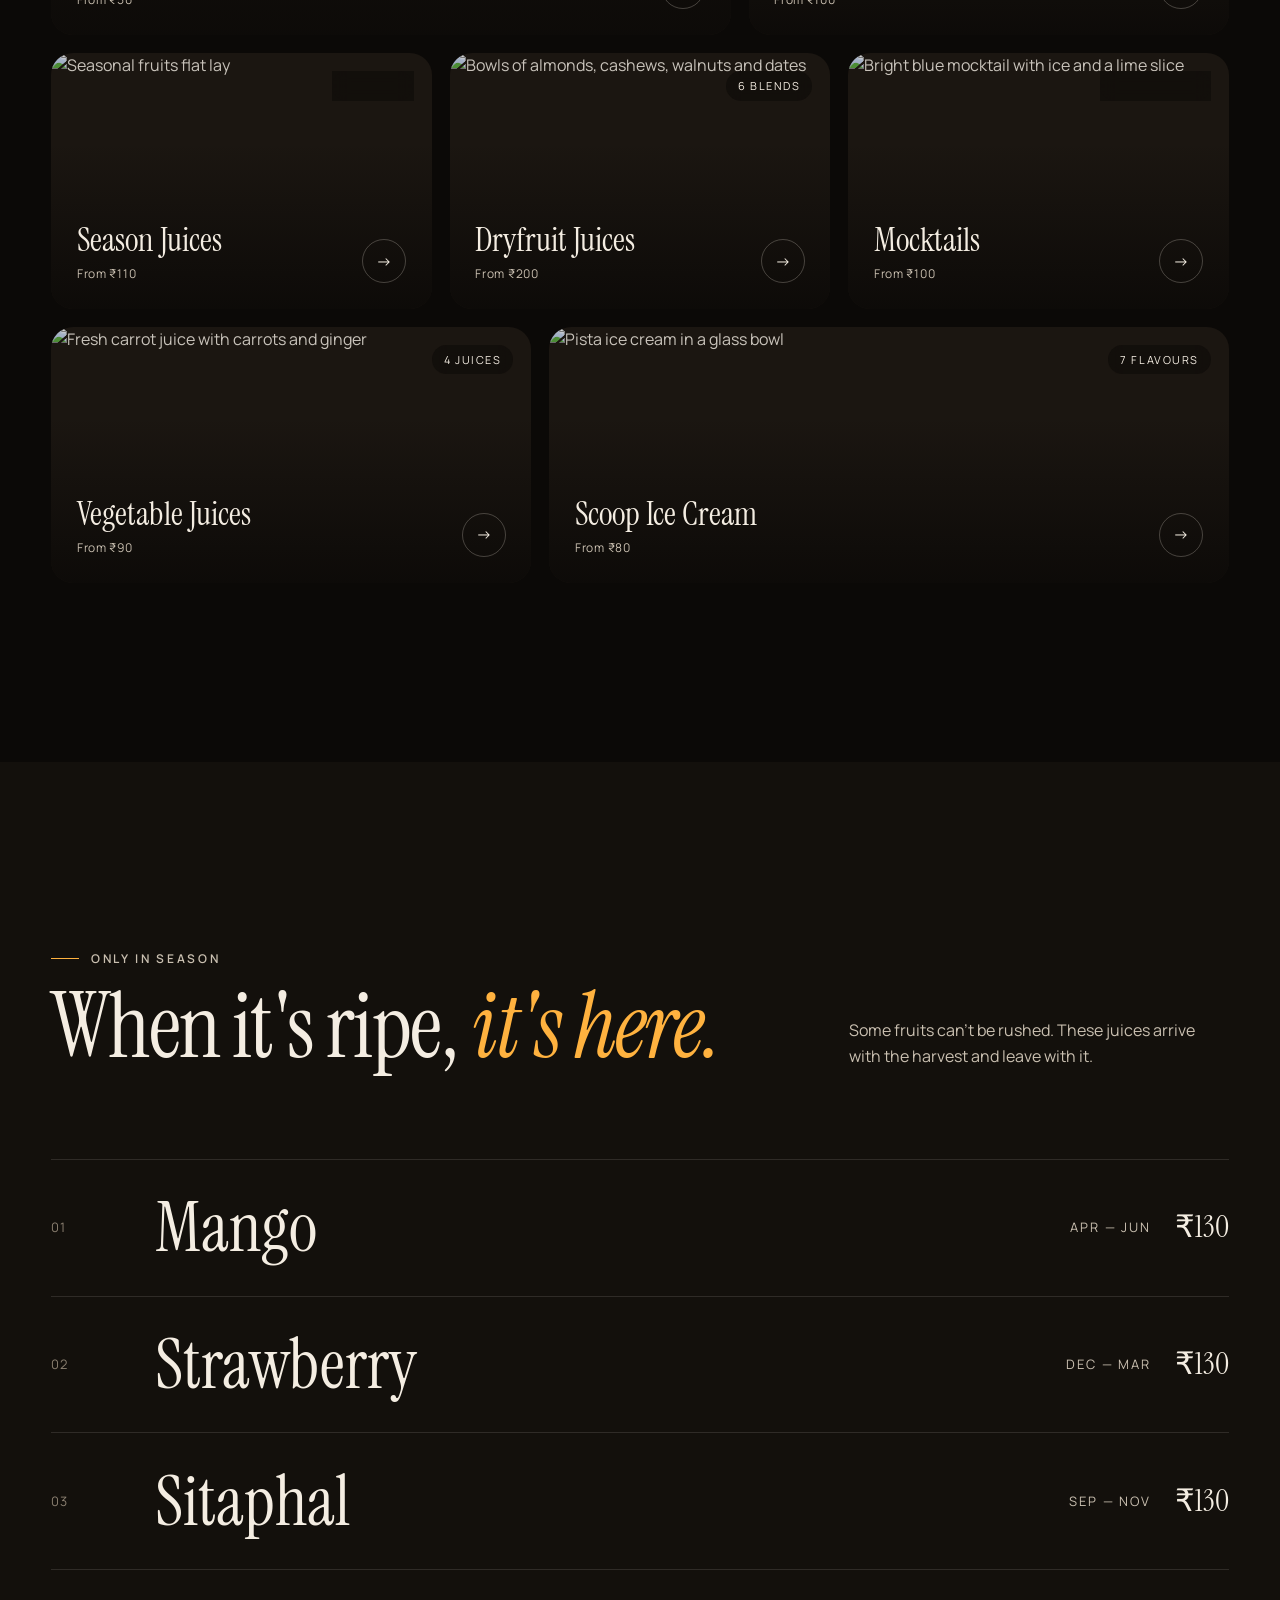
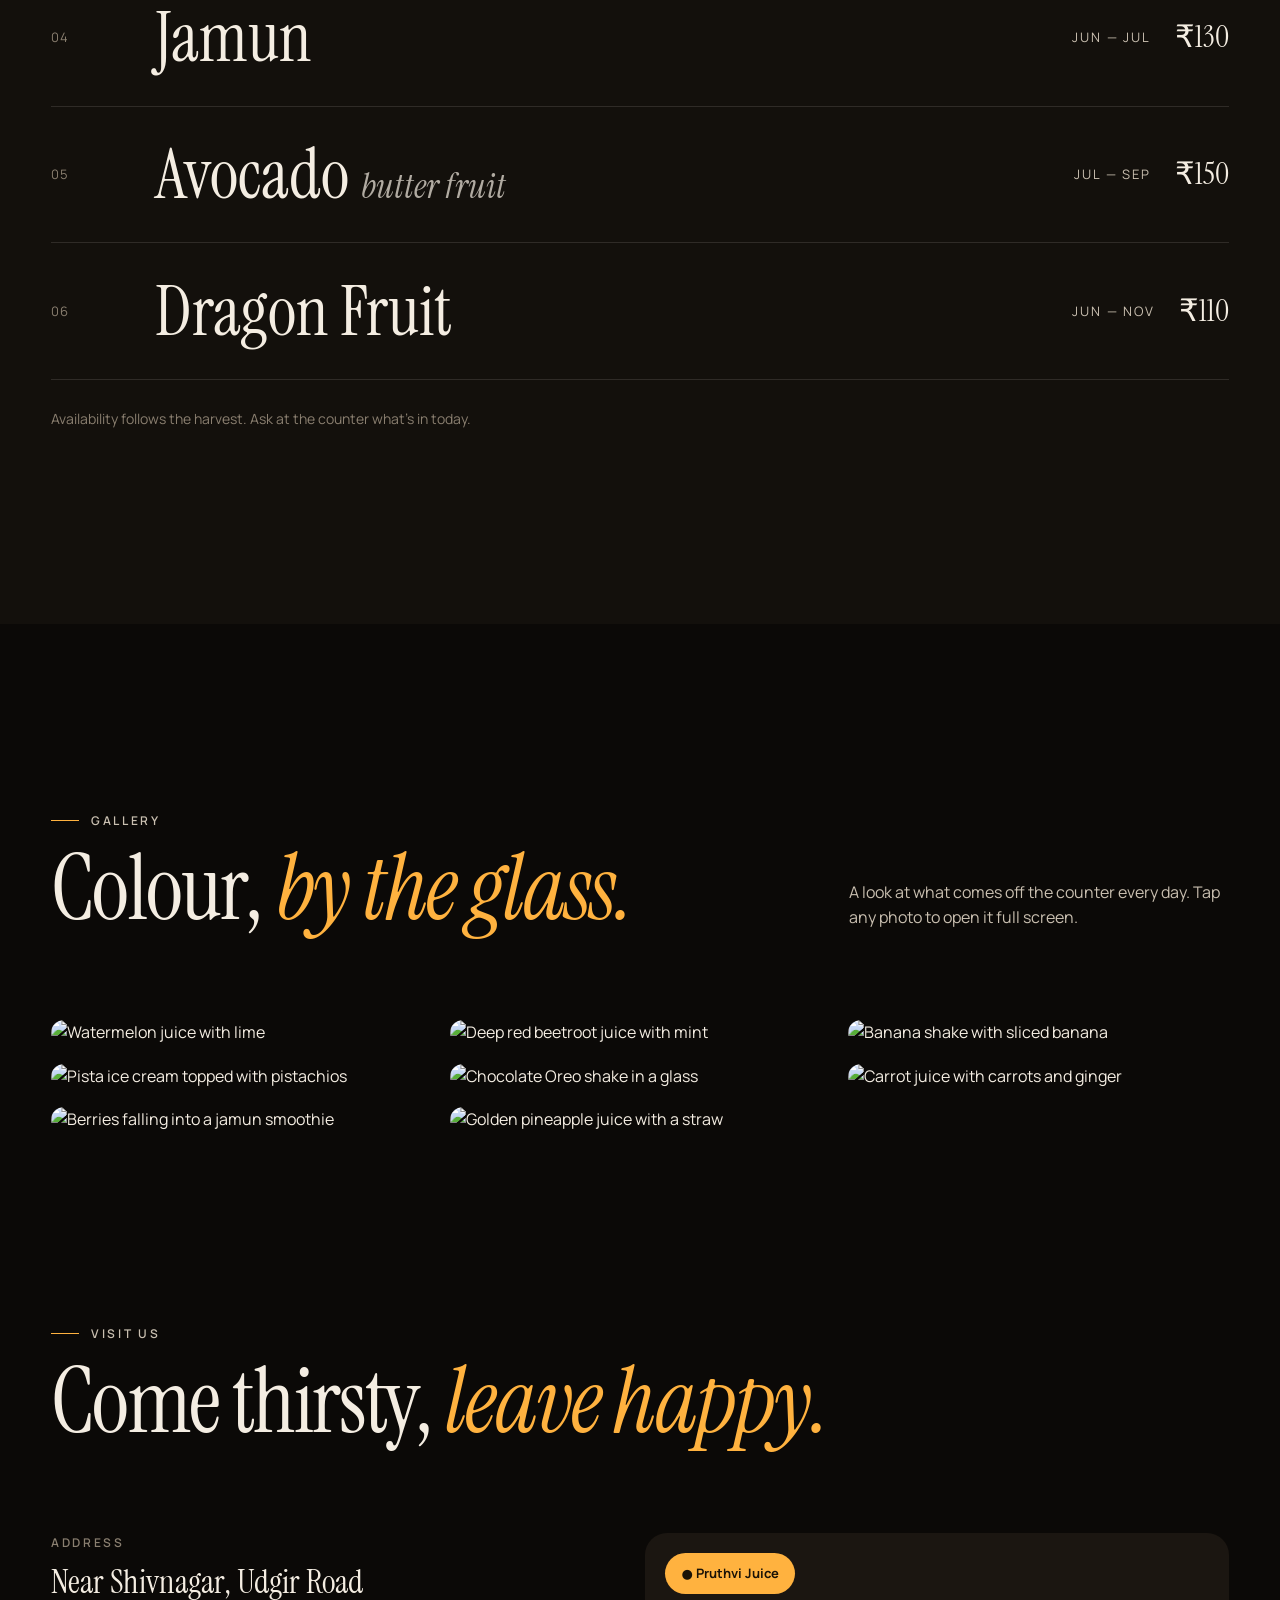
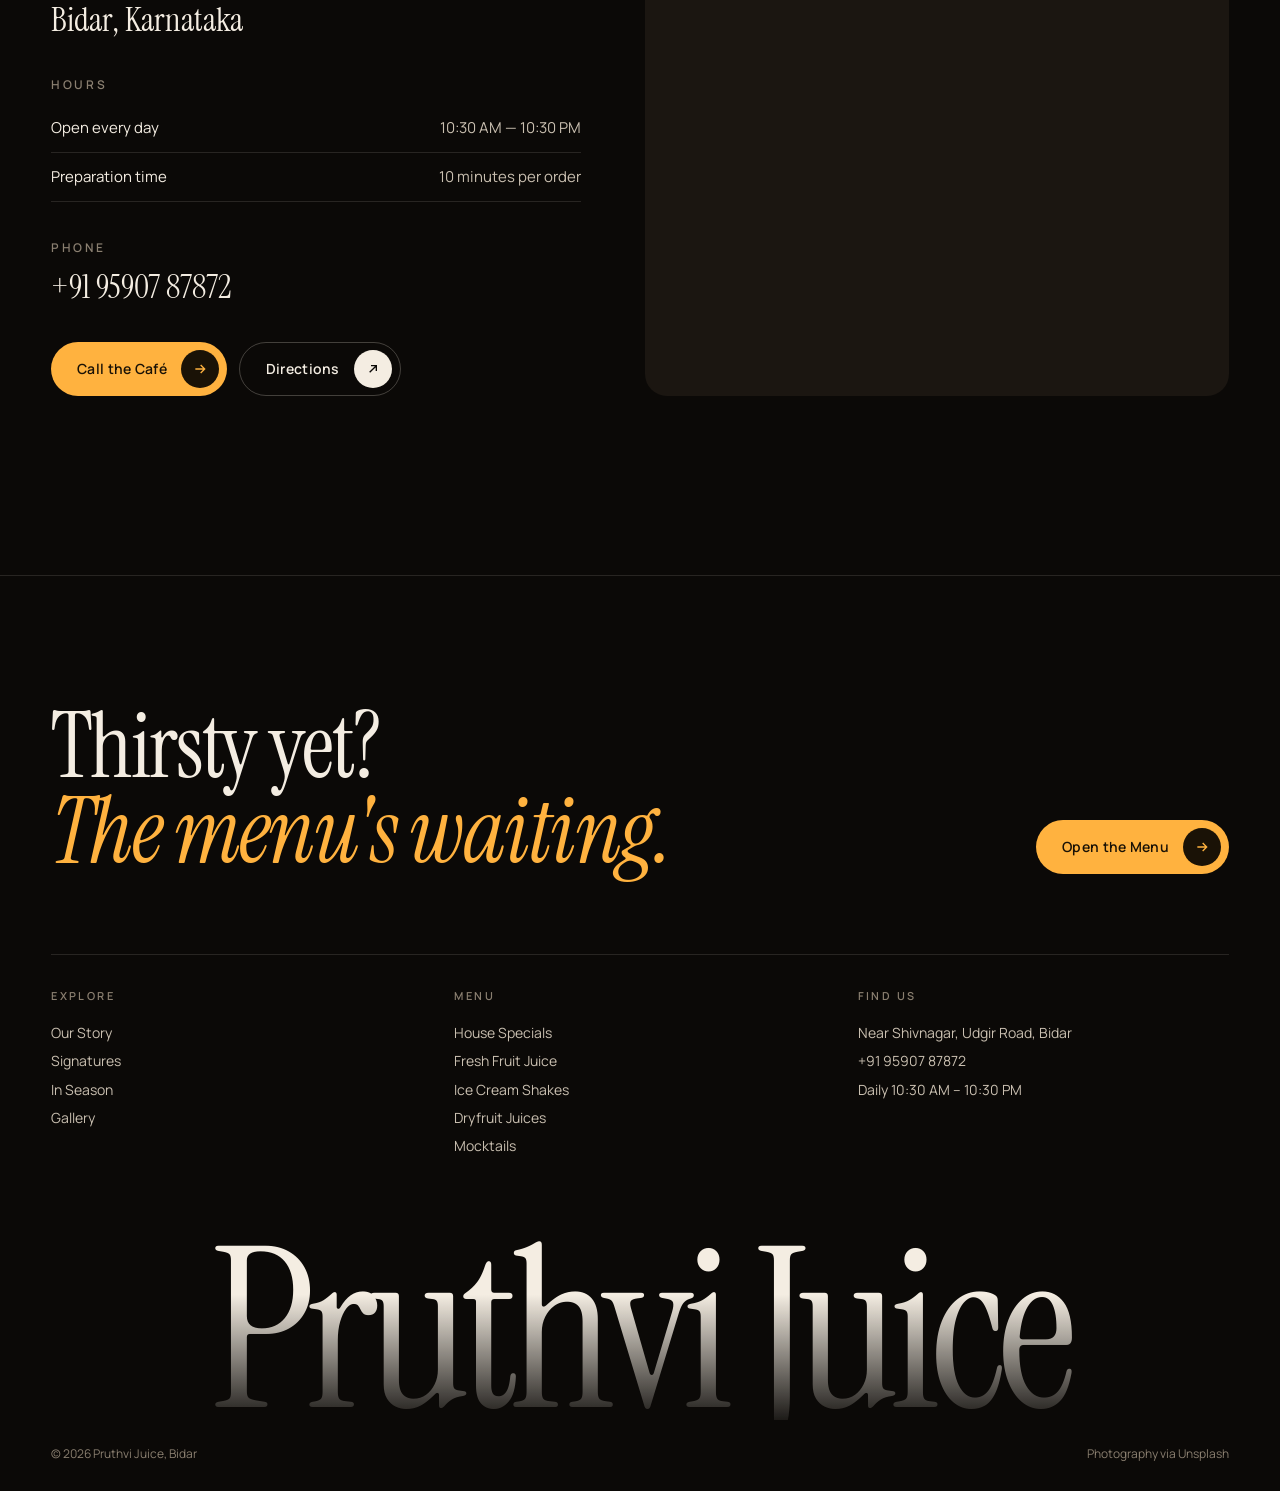
==== commit 564b2bee: "Use new coconut milkshake photos for the house special card and menu header Co-Authored-By: Claude O" ====
--- a/index.html
+++ b/index.html
@@ -169,7 +169,7 @@
 
           <article class="sig-card" data-cursor="view">
             <span class="sig-card__idx">01</span>
-            <div class="sig-card__media"><img src="https://images.unsplash.com/photo-1473115209096-e0375dd6b3b3?auto=format&fit=crop&w=900&q=80" alt="Coconut milkshake beside fresh coconuts" loading="lazy" /></div>
+            <div class="sig-card__media"><img src="img/coconut-shake-poster.jpg" alt="Coconut milkshake beside fresh green tender coconuts" loading="lazy" /></div>
             <div class="sig-card__body"><div><div class="sig-card__cat">House Special</div><h3 class="sig-card__name">Coconut Milkshake</h3></div><div class="sig-card__price">₹150</div></div>
           </article>
           <article class="sig-card" data-cursor="view">
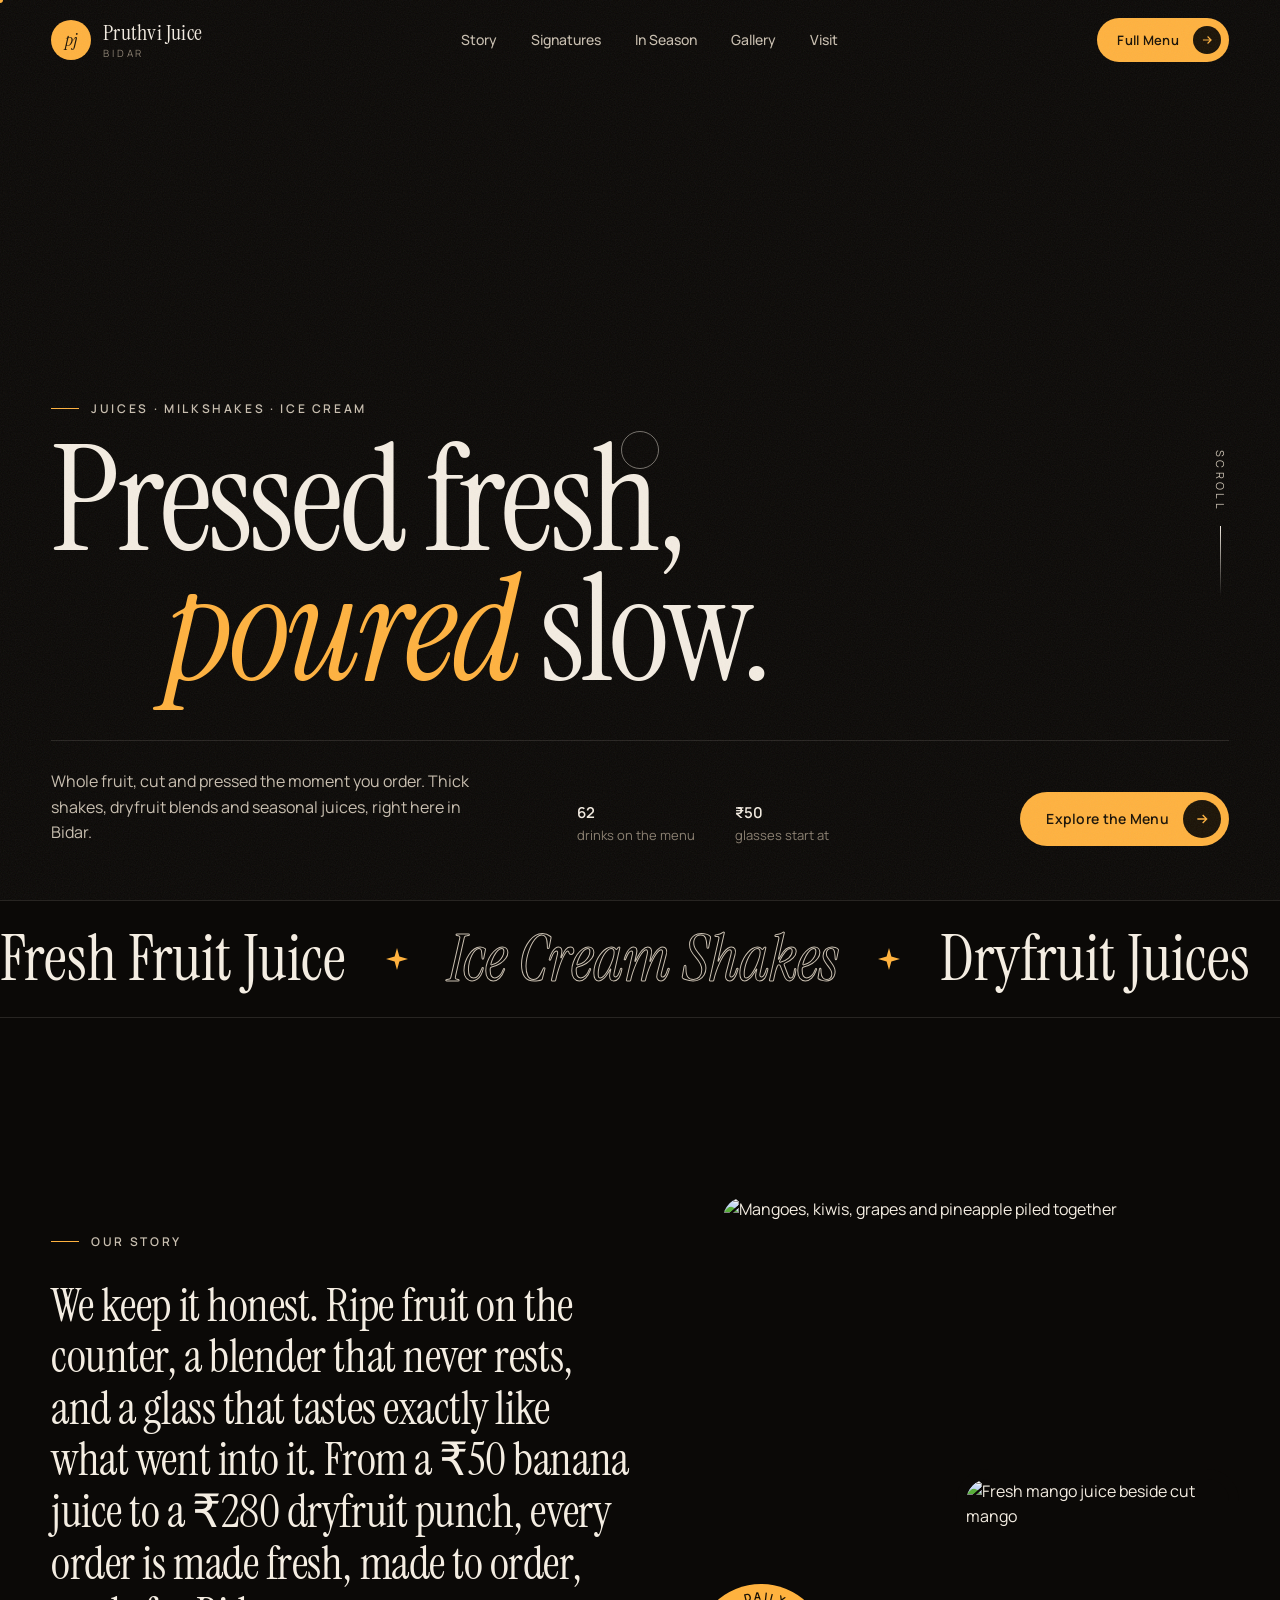
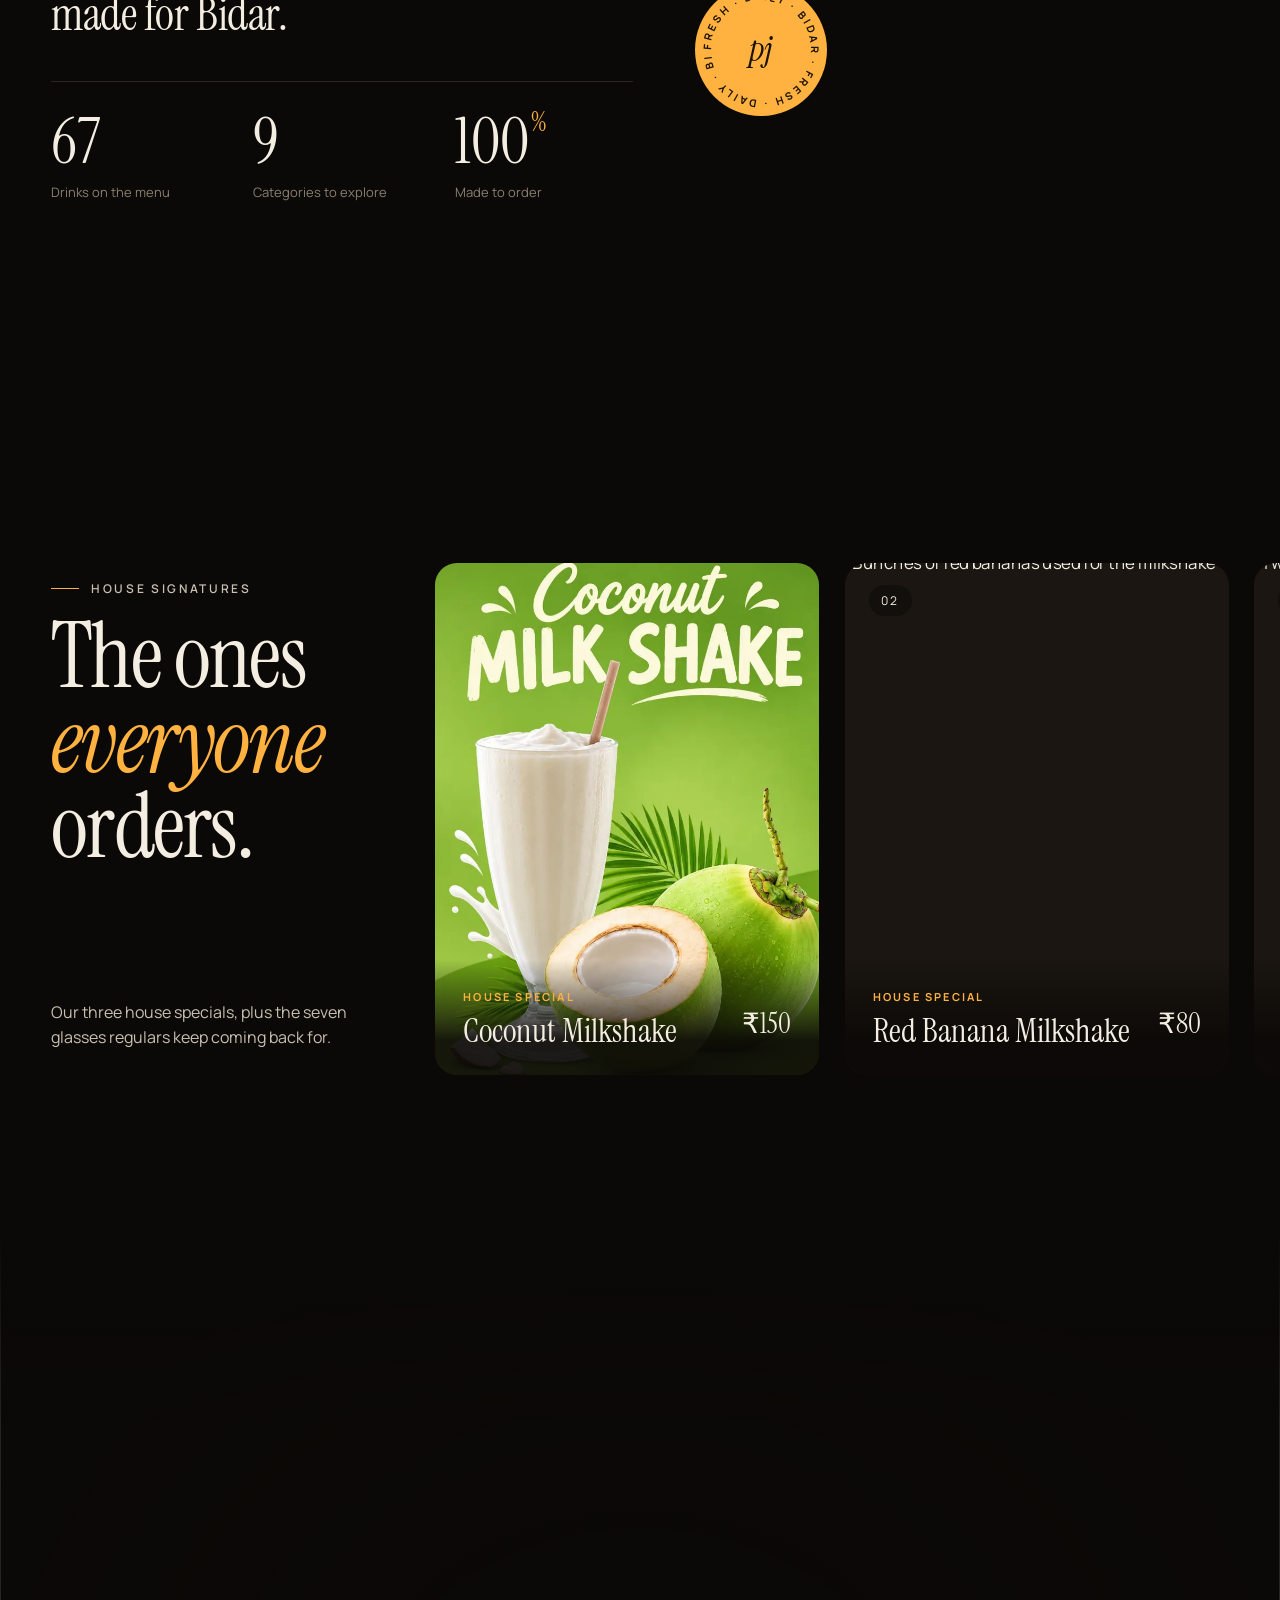
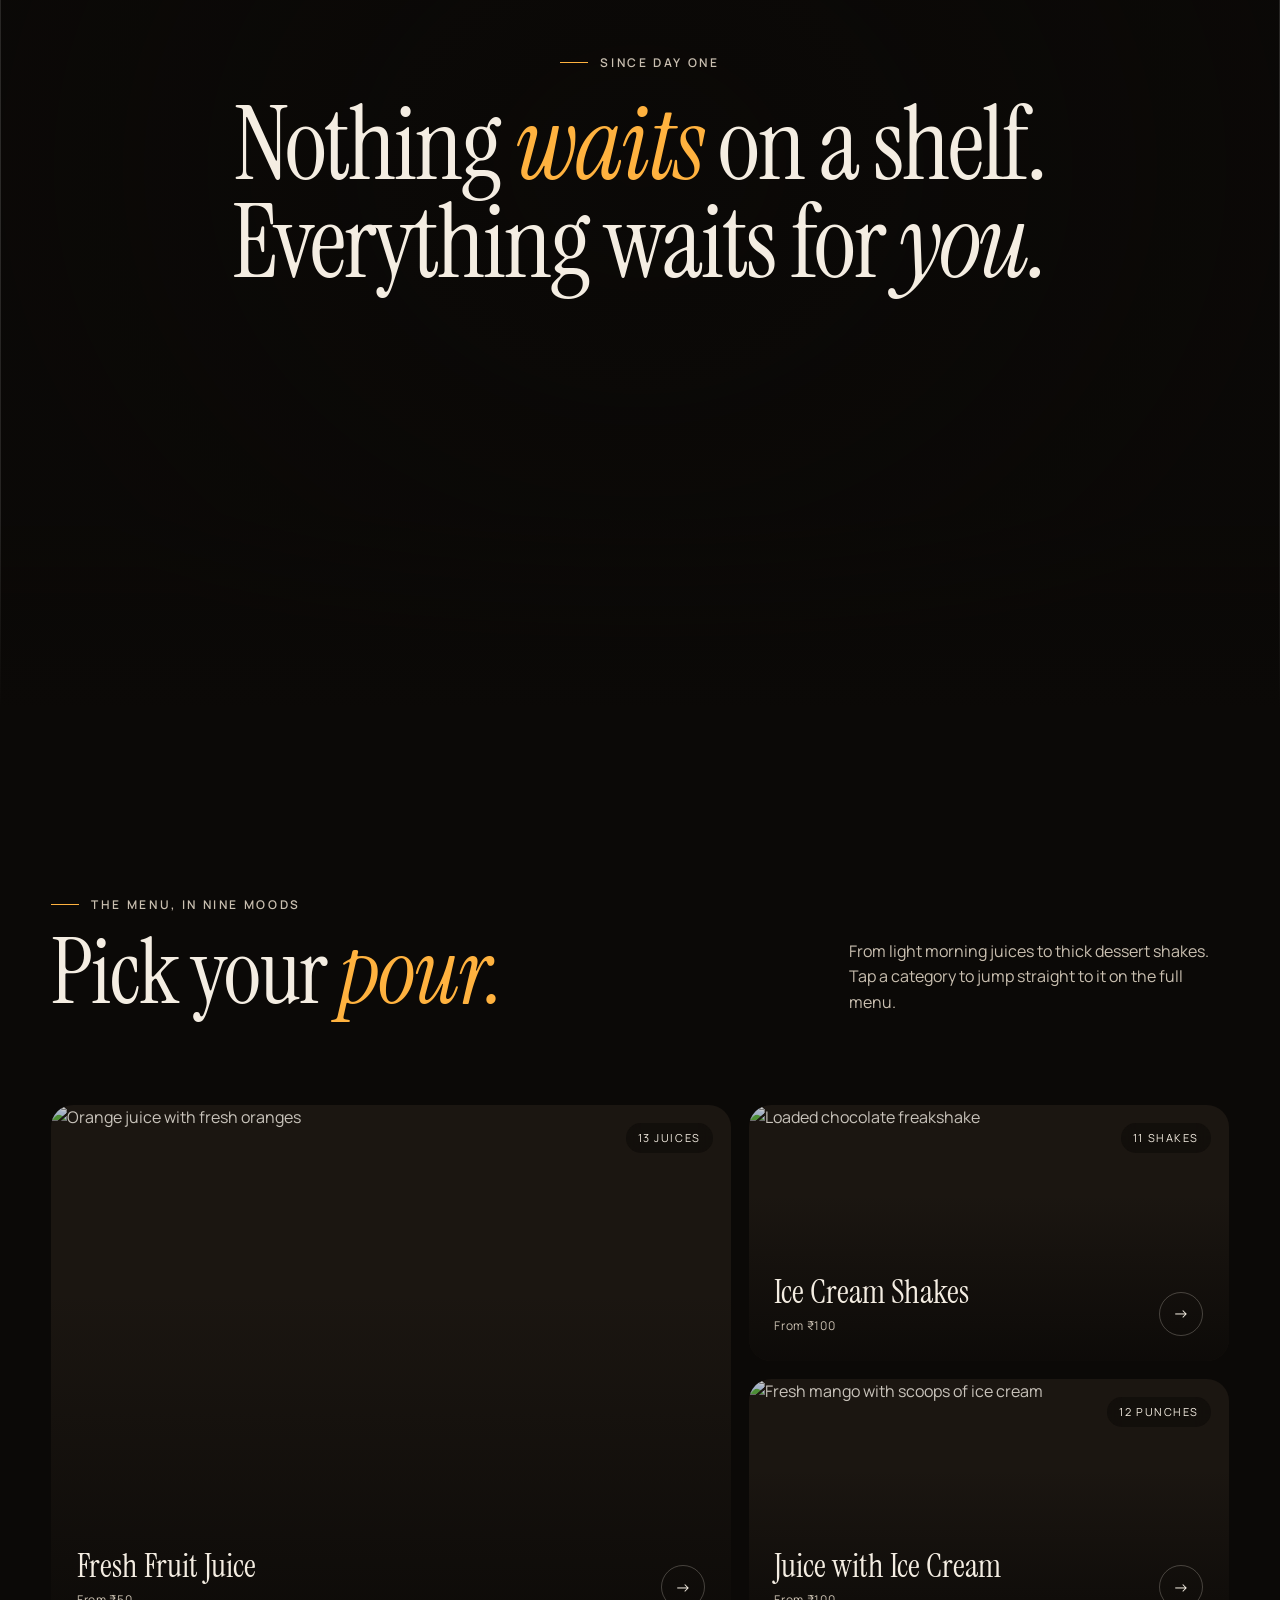
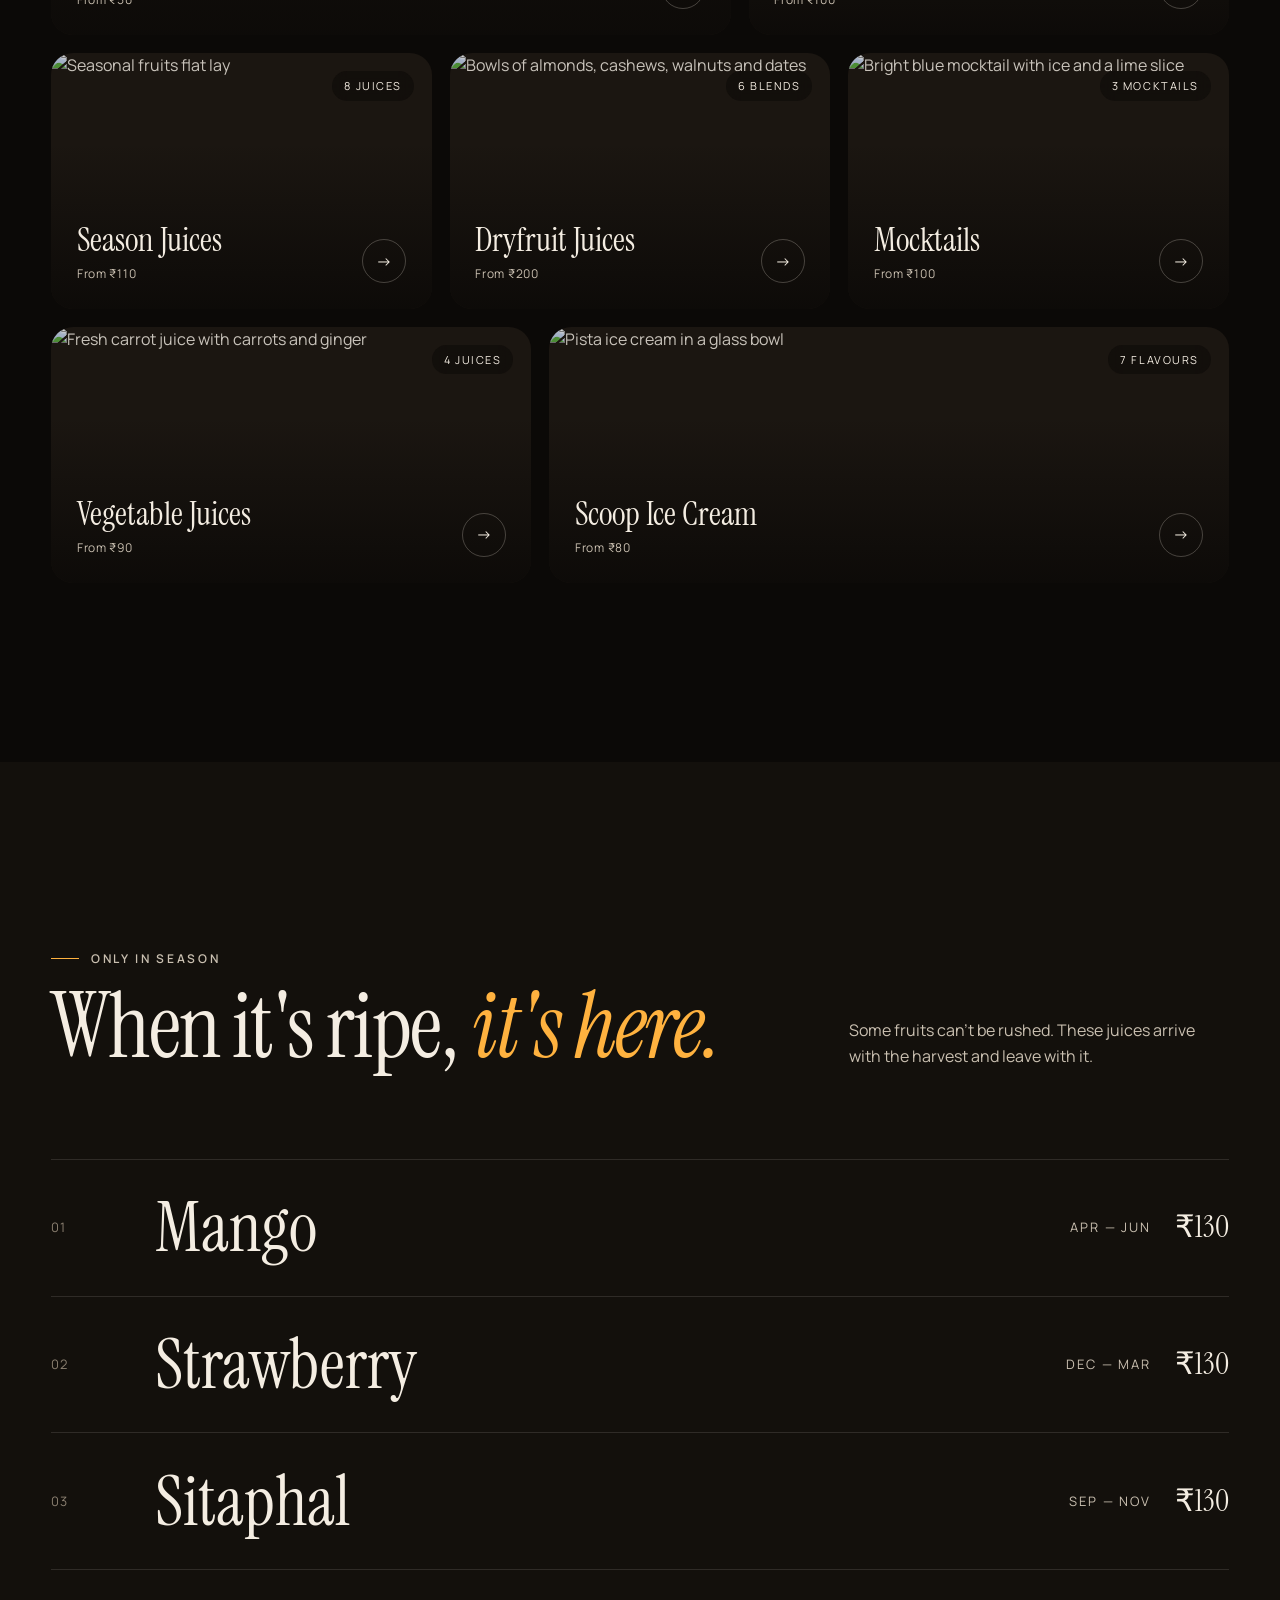
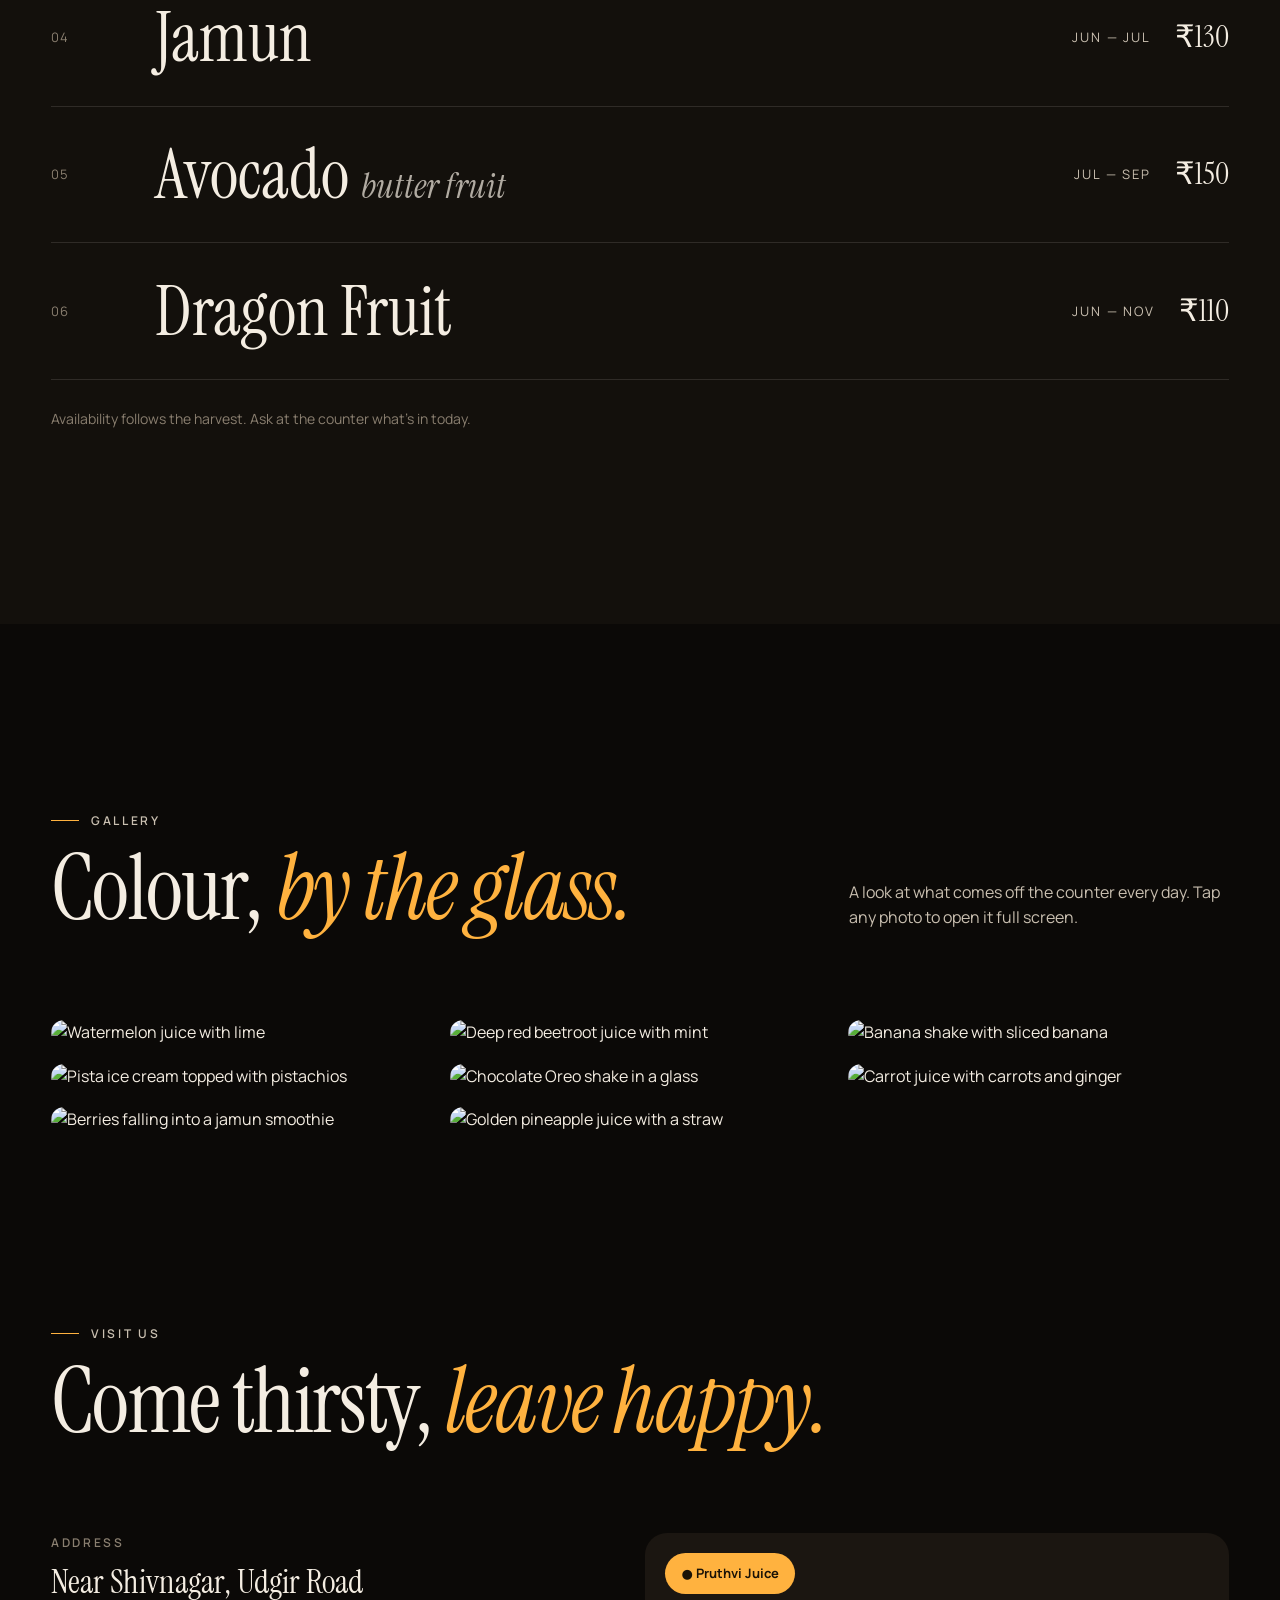
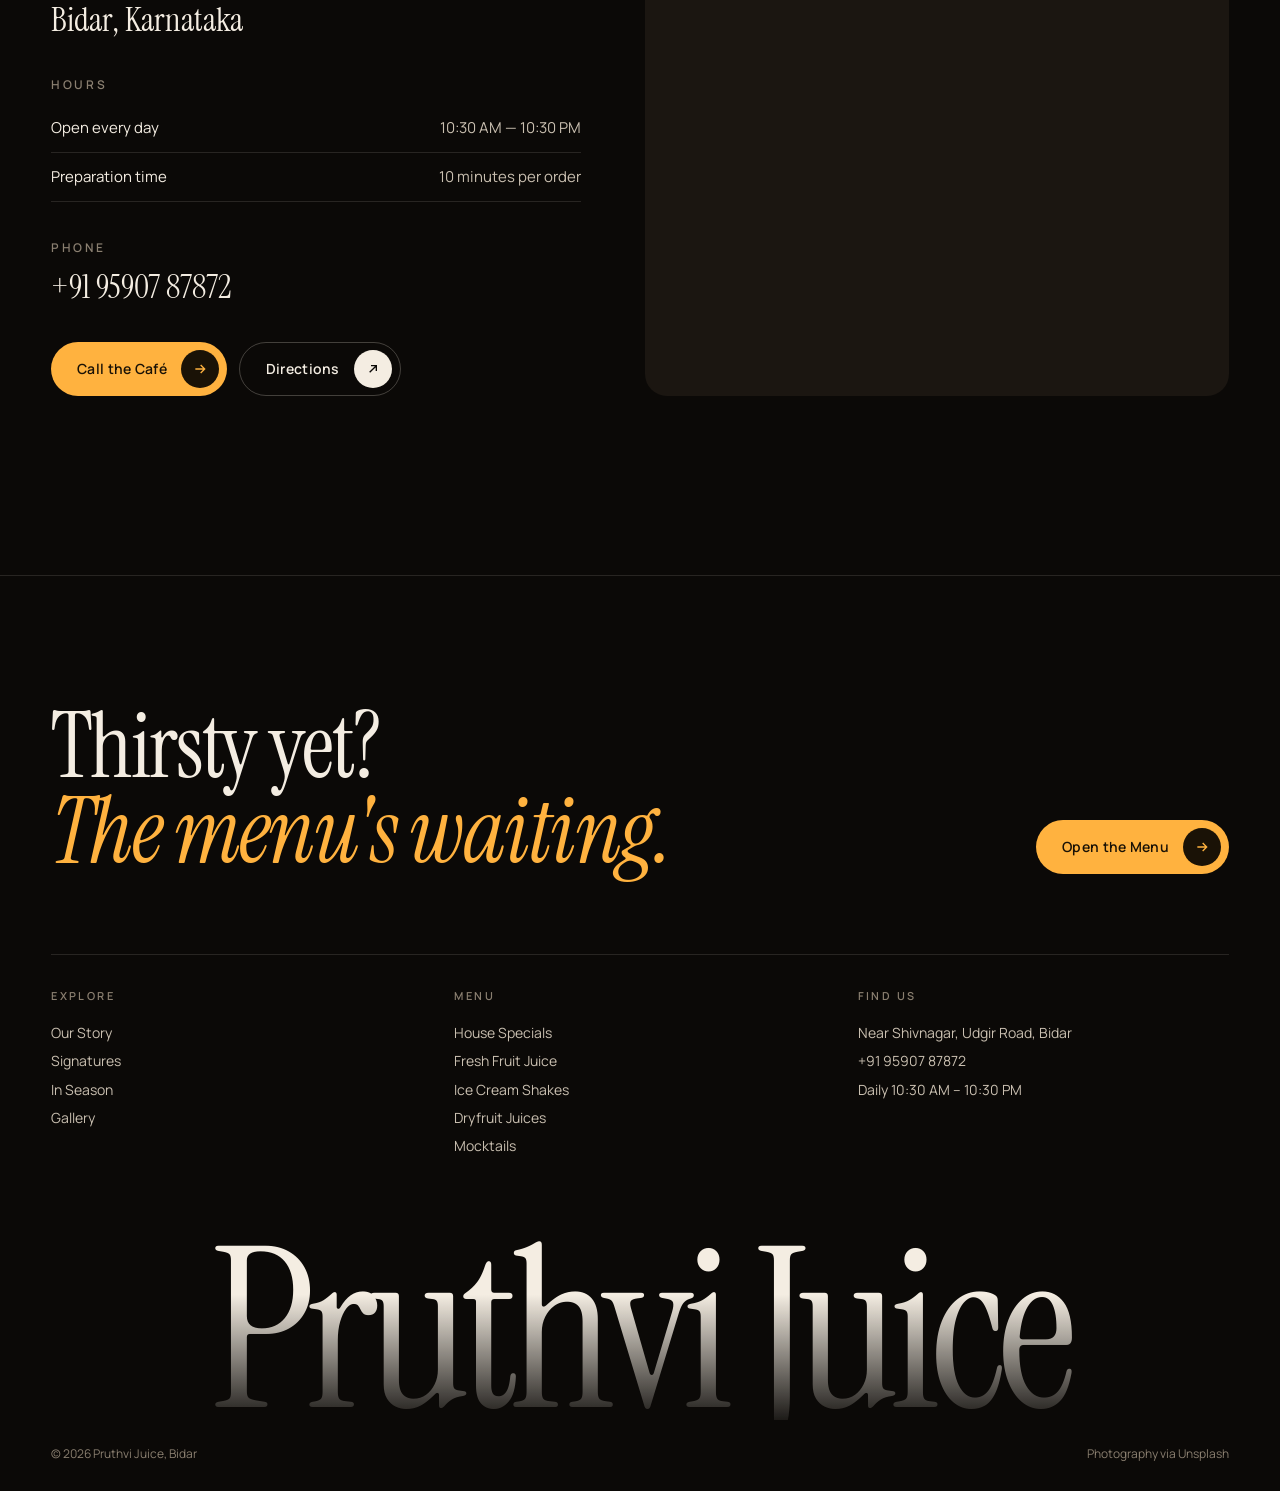
==== commit 8321ddfb: "Speed up image loading: responsive srcset, lighter quality, WebP for local photos Phones now downloa" ====
--- a/index.html
+++ b/index.html
@@ -80,8 +80,8 @@
     <section class="hero" id="top">
       <div class="hero__media">
         <picture>
-          <source media="(max-width: 700px)" srcset="https://images.unsplash.com/photo-1603569283847-aa295f0d016a?auto=format&fit=crop&w=900&h=1600&q=80" />
-          <img src="https://images.unsplash.com/photo-1622597467836-f3285f2131b8?auto=format&fit=crop&w=1920&q=80" alt="A row of colourful fresh smoothies in jars on a warm-lit bar" fetchpriority="high" />
+          <source media="(max-width: 700px)" srcset="https://images.unsplash.com/photo-1603569283847-aa295f0d016a?auto=format&fit=crop&w=400&h=711&q=70 400w, https://images.unsplash.com/photo-1603569283847-aa295f0d016a?auto=format&fit=crop&w=600&h=1067&q=70 600w, https://images.unsplash.com/photo-1603569283847-aa295f0d016a?auto=format&fit=crop&w=800&h=1422&q=70 800w, https://images.unsplash.com/photo-1603569283847-aa295f0d016a?auto=format&fit=crop&w=900&h=1600&q=70 900w" sizes="100vw" />
+          <img src="https://images.unsplash.com/photo-1622597467836-f3285f2131b8?auto=format&fit=crop&w=1920&q=70" srcset="https://images.unsplash.com/photo-1622597467836-f3285f2131b8?auto=format&fit=crop&w=400&q=70 400w, https://images.unsplash.com/photo-1622597467836-f3285f2131b8?auto=format&fit=crop&w=600&q=70 600w, https://images.unsplash.com/photo-1622597467836-f3285f2131b8?auto=format&fit=crop&w=800&q=70 800w, https://images.unsplash.com/photo-1622597467836-f3285f2131b8?auto=format&fit=crop&w=1000&q=70 1000w, https://images.unsplash.com/photo-1622597467836-f3285f2131b8?auto=format&fit=crop&w=1200&q=70 1200w, https://images.unsplash.com/photo-1622597467836-f3285f2131b8?auto=format&fit=crop&w=1600&q=70 1600w, https://images.unsplash.com/photo-1622597467836-f3285f2131b8?auto=format&fit=crop&w=1920&q=70 1920w" sizes="100vw" alt="A row of colourful fresh smoothies in jars on a warm-lit bar" fetchpriority="high" />
         </picture>
       </div>
       <div class="hero__shade"></div>
@@ -142,10 +142,10 @@
 
         <div class="story__visual">
           <div class="story__img-a img-reveal">
-            <img src="https://images.unsplash.com/photo-1619566636858-adf3ef46400b?auto=format&fit=crop&w=1200&q=80" alt="Mangoes, kiwis, grapes and pineapple piled together" loading="lazy" />
+            <img src="https://images.unsplash.com/photo-1619566636858-adf3ef46400b?auto=format&fit=crop&w=1200&q=70" srcset="https://images.unsplash.com/photo-1619566636858-adf3ef46400b?auto=format&fit=crop&w=400&q=70 400w, https://images.unsplash.com/photo-1619566636858-adf3ef46400b?auto=format&fit=crop&w=600&q=70 600w, https://images.unsplash.com/photo-1619566636858-adf3ef46400b?auto=format&fit=crop&w=800&q=70 800w, https://images.unsplash.com/photo-1619566636858-adf3ef46400b?auto=format&fit=crop&w=1000&q=70 1000w, https://images.unsplash.com/photo-1619566636858-adf3ef46400b?auto=format&fit=crop&w=1200&q=70 1200w" sizes="(max-width: 700px) 100vw, 42vw" alt="Mangoes, kiwis, grapes and pineapple piled together" loading="lazy" />
           </div>
           <div class="story__img-b img-reveal">
-            <img src="https://images.unsplash.com/photo-1546173159-315724a31696?auto=format&fit=crop&w=800&q=80" alt="Fresh mango juice beside cut mango" loading="lazy" />
+            <img src="https://images.unsplash.com/photo-1546173159-315724a31696?auto=format&fit=crop&w=800&q=70" srcset="https://images.unsplash.com/photo-1546173159-315724a31696?auto=format&fit=crop&w=400&q=70 400w, https://images.unsplash.com/photo-1546173159-315724a31696?auto=format&fit=crop&w=600&q=70 600w, https://images.unsplash.com/photo-1546173159-315724a31696?auto=format&fit=crop&w=800&q=70 800w" sizes="(max-width: 700px) 62vw, 27vw" alt="Fresh mango juice beside cut mango" loading="lazy" />
           </div>
           <div class="story__badge" aria-hidden="true">
             <svg viewBox="0 0 132 132"><defs><path id="circ" d="M66,66 m-50,0 a50,50 0 1,1 100,0 a50,50 0 1,1 -100,0"/></defs><text><textPath href="#circ">Fresh · Daily · Bidar · Fresh · Daily · Bidar ·</textPath></text></svg>
@@ -169,52 +169,52 @@
 
           <article class="sig-card" data-cursor="view">
             <span class="sig-card__idx">01</span>
-            <div class="sig-card__media"><img src="img/coconut-shake-poster.jpg" alt="Coconut milkshake beside fresh green tender coconuts" loading="lazy" /></div>
+            <div class="sig-card__media"><img src="img/coconut-shake-poster.webp" alt="Coconut milkshake beside fresh green tender coconuts" loading="lazy" /></div>
             <div class="sig-card__body"><div><div class="sig-card__cat">House Special</div><h3 class="sig-card__name">Coconut Milkshake</h3></div><div class="sig-card__price">₹150</div></div>
           </article>
           <article class="sig-card" data-cursor="view">
             <span class="sig-card__idx">02</span>
-            <div class="sig-card__media"><img src="https://images.unsplash.com/photo-1743007361447-7e6a608fa231?auto=format&fit=crop&w=900&q=80" alt="Bunches of red bananas used for the milkshake" loading="lazy" /></div>
+            <div class="sig-card__media"><img src="https://images.unsplash.com/photo-1743007361447-7e6a608fa231?auto=format&fit=crop&w=900&q=70" srcset="https://images.unsplash.com/photo-1743007361447-7e6a608fa231?auto=format&fit=crop&w=400&q=70 400w, https://images.unsplash.com/photo-1743007361447-7e6a608fa231?auto=format&fit=crop&w=600&q=70 600w, https://images.unsplash.com/photo-1743007361447-7e6a608fa231?auto=format&fit=crop&w=800&q=70 800w, https://images.unsplash.com/photo-1743007361447-7e6a608fa231?auto=format&fit=crop&w=900&q=70 900w" sizes="(max-width: 560px) 47vw, (max-width: 900px) 31vw, 32vw" alt="Bunches of red bananas used for the milkshake" loading="lazy" /></div>
             <div class="sig-card__body"><div><div class="sig-card__cat">House Special</div><h3 class="sig-card__name">Red Banana Milkshake</h3></div><div class="sig-card__price">₹80</div></div>
           </article>
           <article class="sig-card" data-cursor="view">
             <span class="sig-card__idx">03</span>
-            <div class="sig-card__media"><img src="https://images.unsplash.com/photo-1687117792196-b19360597d67?auto=format&fit=crop&w=900&q=80" alt="Two glasses of thick avocado milkshake" loading="lazy" /></div>
+            <div class="sig-card__media"><img src="https://images.unsplash.com/photo-1687117792196-b19360597d67?auto=format&fit=crop&w=900&q=70" srcset="https://images.unsplash.com/photo-1687117792196-b19360597d67?auto=format&fit=crop&w=400&q=70 400w, https://images.unsplash.com/photo-1687117792196-b19360597d67?auto=format&fit=crop&w=600&q=70 600w, https://images.unsplash.com/photo-1687117792196-b19360597d67?auto=format&fit=crop&w=800&q=70 800w, https://images.unsplash.com/photo-1687117792196-b19360597d67?auto=format&fit=crop&w=900&q=70 900w" sizes="(max-width: 560px) 47vw, (max-width: 900px) 31vw, 32vw" alt="Two glasses of thick avocado milkshake" loading="lazy" /></div>
             <div class="sig-card__body"><div><div class="sig-card__cat">House Special</div><h3 class="sig-card__name">Avocado Milkshake</h3></div><div class="sig-card__price">₹140</div></div>
           </article>
           <article class="sig-card" data-cursor="view">
             <span class="sig-card__idx">04</span>
-            <div class="sig-card__media"><img src="https://images.unsplash.com/photo-1649069041246-457021025dea?auto=format&fit=crop&w=900&q=80" alt="Thick dryfruit shake with almonds" loading="lazy" /></div>
+            <div class="sig-card__media"><img src="https://images.unsplash.com/photo-1649069041246-457021025dea?auto=format&fit=crop&w=900&q=70" srcset="https://images.unsplash.com/photo-1649069041246-457021025dea?auto=format&fit=crop&w=400&q=70 400w, https://images.unsplash.com/photo-1649069041246-457021025dea?auto=format&fit=crop&w=600&q=70 600w, https://images.unsplash.com/photo-1649069041246-457021025dea?auto=format&fit=crop&w=800&q=70 800w, https://images.unsplash.com/photo-1649069041246-457021025dea?auto=format&fit=crop&w=900&q=70 900w" sizes="(max-width: 560px) 47vw, (max-width: 900px) 31vw, 32vw" alt="Thick dryfruit shake with almonds" loading="lazy" /></div>
             <div class="sig-card__body"><div><div class="sig-card__cat">Dryfruit</div><h3 class="sig-card__name">Mix Dryfruit Punch</h3></div><div class="sig-card__price">₹280</div></div>
           </article>
           <article class="sig-card" data-cursor="view">
             <span class="sig-card__idx">05</span>
-            <div class="sig-card__media"><img src="https://images.unsplash.com/photo-1572490122747-3968b75cc699?auto=format&fit=crop&w=900&q=80" alt="Oreo milkshake topped with cream and cookie" loading="lazy" /></div>
+            <div class="sig-card__media"><img src="https://images.unsplash.com/photo-1572490122747-3968b75cc699?auto=format&fit=crop&w=900&q=70" srcset="https://images.unsplash.com/photo-1572490122747-3968b75cc699?auto=format&fit=crop&w=400&q=70 400w, https://images.unsplash.com/photo-1572490122747-3968b75cc699?auto=format&fit=crop&w=600&q=70 600w, https://images.unsplash.com/photo-1572490122747-3968b75cc699?auto=format&fit=crop&w=800&q=70 800w, https://images.unsplash.com/photo-1572490122747-3968b75cc699?auto=format&fit=crop&w=900&q=70 900w" sizes="(max-width: 560px) 47vw, (max-width: 900px) 31vw, 32vw" alt="Oreo milkshake topped with cream and cookie" loading="lazy" /></div>
             <div class="sig-card__body"><div><div class="sig-card__cat">Ice Cream Shake</div><h3 class="sig-card__name">Oreo Shake</h3></div><div class="sig-card__price">₹130</div></div>
           </article>
           <article class="sig-card" data-cursor="view">
             <span class="sig-card__idx">06</span>
-            <div class="sig-card__media"><img src="https://images.unsplash.com/photo-1623065422902-30a2d299bbe4?auto=format&fit=crop&w=900&q=80" alt="Thick mango punch with fresh mango" loading="lazy" /></div>
+            <div class="sig-card__media"><img src="https://images.unsplash.com/photo-1623065422902-30a2d299bbe4?auto=format&fit=crop&w=900&q=70" srcset="https://images.unsplash.com/photo-1623065422902-30a2d299bbe4?auto=format&fit=crop&w=400&q=70 400w, https://images.unsplash.com/photo-1623065422902-30a2d299bbe4?auto=format&fit=crop&w=600&q=70 600w, https://images.unsplash.com/photo-1623065422902-30a2d299bbe4?auto=format&fit=crop&w=800&q=70 800w, https://images.unsplash.com/photo-1623065422902-30a2d299bbe4?auto=format&fit=crop&w=900&q=70 900w" sizes="(max-width: 560px) 47vw, (max-width: 900px) 31vw, 32vw" alt="Thick mango punch with fresh mango" loading="lazy" /></div>
             <div class="sig-card__body"><div><div class="sig-card__cat">Juice + Ice Cream</div><h3 class="sig-card__name">Mango Punch</h3></div><div class="sig-card__price">₹180</div></div>
           </article>
           <article class="sig-card" data-cursor="view">
             <span class="sig-card__idx">07</span>
-            <div class="sig-card__media"><img src="https://images.unsplash.com/photo-1577805947697-89e18249d767?auto=format&fit=crop&w=900&q=80" alt="Chocolate shake with whipped cream on a dark background" loading="lazy" /></div>
+            <div class="sig-card__media"><img src="https://images.unsplash.com/photo-1577805947697-89e18249d767?auto=format&fit=crop&w=900&q=70" srcset="https://images.unsplash.com/photo-1577805947697-89e18249d767?auto=format&fit=crop&w=400&q=70 400w, https://images.unsplash.com/photo-1577805947697-89e18249d767?auto=format&fit=crop&w=600&q=70 600w, https://images.unsplash.com/photo-1577805947697-89e18249d767?auto=format&fit=crop&w=800&q=70 800w, https://images.unsplash.com/photo-1577805947697-89e18249d767?auto=format&fit=crop&w=900&q=70 900w" sizes="(max-width: 560px) 47vw, (max-width: 900px) 31vw, 32vw" alt="Chocolate shake with whipped cream on a dark background" loading="lazy" /></div>
             <div class="sig-card__body"><div><div class="sig-card__cat">Ice Cream Shake</div><h3 class="sig-card__name">Choco Banana</h3></div><div class="sig-card__price">₹130</div></div>
           </article>
           <article class="sig-card" data-cursor="view">
             <span class="sig-card__idx">08</span>
-            <div class="sig-card__media"><img src="https://images.unsplash.com/photo-1497534446932-c925b458314e?auto=format&fit=crop&w=900&q=80" alt="Strawberry drinks with lime and mint" loading="lazy" /></div>
+            <div class="sig-card__media"><img src="https://images.unsplash.com/photo-1497534446932-c925b458314e?auto=format&fit=crop&w=900&q=70" srcset="https://images.unsplash.com/photo-1497534446932-c925b458314e?auto=format&fit=crop&w=400&q=70 400w, https://images.unsplash.com/photo-1497534446932-c925b458314e?auto=format&fit=crop&w=600&q=70 600w, https://images.unsplash.com/photo-1497534446932-c925b458314e?auto=format&fit=crop&w=800&q=70 800w, https://images.unsplash.com/photo-1497534446932-c925b458314e?auto=format&fit=crop&w=900&q=70 900w" sizes="(max-width: 560px) 47vw, (max-width: 900px) 31vw, 32vw" alt="Strawberry drinks with lime and mint" loading="lazy" /></div>
             <div class="sig-card__body"><div><div class="sig-card__cat">Juice + Ice Cream</div><h3 class="sig-card__name">Strawberry Punch</h3></div><div class="sig-card__price">₹180</div></div>
           </article>
           <article class="sig-card" data-cursor="view">
             <span class="sig-card__idx">09</span>
-            <div class="sig-card__media"><img src="https://images.unsplash.com/photo-1693042442021-41423615ce89?auto=format&fit=crop&w=900&q=80" alt="Avocado punch beside a halved avocado" loading="lazy" /></div>
+            <div class="sig-card__media"><img src="https://images.unsplash.com/photo-1693042442021-41423615ce89?auto=format&fit=crop&w=900&q=70" srcset="https://images.unsplash.com/photo-1693042442021-41423615ce89?auto=format&fit=crop&w=400&q=70 400w, https://images.unsplash.com/photo-1693042442021-41423615ce89?auto=format&fit=crop&w=600&q=70 600w, https://images.unsplash.com/photo-1693042442021-41423615ce89?auto=format&fit=crop&w=800&q=70 800w, https://images.unsplash.com/photo-1693042442021-41423615ce89?auto=format&fit=crop&w=900&q=70 900w" sizes="(max-width: 560px) 47vw, (max-width: 900px) 31vw, 32vw" alt="Avocado punch beside a halved avocado" loading="lazy" /></div>
             <div class="sig-card__body"><div><div class="sig-card__cat">Juice + Ice Cream</div><h3 class="sig-card__name">Avocado Punch</h3></div><div class="sig-card__price">₹200</div></div>
           </article>
           <article class="sig-card" data-cursor="view">
             <span class="sig-card__idx">10</span>
-            <div class="sig-card__media"><img src="https://images.unsplash.com/photo-1595981267035-7b04ca84a82d?auto=format&fit=crop&w=900&q=80" alt="Watermelon mocktail with citrus" loading="lazy" /></div>
+            <div class="sig-card__media"><img src="https://images.unsplash.com/photo-1595981267035-7b04ca84a82d?auto=format&fit=crop&w=900&q=70" srcset="https://images.unsplash.com/photo-1595981267035-7b04ca84a82d?auto=format&fit=crop&w=400&q=70 400w, https://images.unsplash.com/photo-1595981267035-7b04ca84a82d?auto=format&fit=crop&w=600&q=70 600w, https://images.unsplash.com/photo-1595981267035-7b04ca84a82d?auto=format&fit=crop&w=800&q=70 800w, https://images.unsplash.com/photo-1595981267035-7b04ca84a82d?auto=format&fit=crop&w=900&q=70 900w" sizes="(max-width: 560px) 47vw, (max-width: 900px) 31vw, 32vw" alt="Watermelon mocktail with citrus" loading="lazy" /></div>
             <div class="sig-card__body"><div><div class="sig-card__cat">Mocktail</div><h3 class="sig-card__name">Watermelon</h3></div><div class="sig-card__price">₹100</div></div>
           </article>
 
@@ -231,7 +231,7 @@
     <!-- CINEMATIC BREAK -->
     <section class="cine">
       <div class="cine__media" data-parallax="8">
-        <img src="https://images.unsplash.com/photo-1546548970-71785318a17b?auto=format&fit=crop&w=2400&q=80" alt="" loading="lazy" />
+        <img src="https://images.unsplash.com/photo-1546548970-71785318a17b?auto=format&fit=crop&w=1600&h=1600&q=50" srcset="https://images.unsplash.com/photo-1546548970-71785318a17b?auto=format&fit=crop&w=400&q=50 400w, https://images.unsplash.com/photo-1546548970-71785318a17b?auto=format&fit=crop&w=600&q=50 600w, https://images.unsplash.com/photo-1546548970-71785318a17b?auto=format&fit=crop&w=800&q=50 800w, https://images.unsplash.com/photo-1546548970-71785318a17b?auto=format&fit=crop&w=1000&h=1000&q=50 1000w, https://images.unsplash.com/photo-1546548970-71785318a17b?auto=format&fit=crop&w=1300&h=1300&q=50 1300w, https://images.unsplash.com/photo-1546548970-71785318a17b?auto=format&fit=crop&w=1600&h=1600&q=50 1600w, https://images.unsplash.com/photo-1546548970-71785318a17b?auto=format&fit=crop&w=2000&h=2000&q=50 2000w" sizes="100vw" alt="" loading="lazy" />
       </div>
       <div class="cine__text">
         <span class="eyebrow">Since day one</span>
@@ -252,42 +252,42 @@
 
         <div class="bento">
           <a href="menu.html#fresh-fruit-juice" class="tile t-1 fade-up" data-cursor="view">
-            <img src="https://images.unsplash.com/photo-1613478223719-2ab802602423?auto=format&fit=crop&w=1400&q=80" alt="Orange juice with fresh oranges" loading="lazy" />
+            <img src="https://images.unsplash.com/photo-1613478223719-2ab802602423?auto=format&fit=crop&w=1400&q=70" srcset="https://images.unsplash.com/photo-1613478223719-2ab802602423?auto=format&fit=crop&w=400&q=70 400w, https://images.unsplash.com/photo-1613478223719-2ab802602423?auto=format&fit=crop&w=600&q=70 600w, https://images.unsplash.com/photo-1613478223719-2ab802602423?auto=format&fit=crop&w=800&q=70 800w, https://images.unsplash.com/photo-1613478223719-2ab802602423?auto=format&fit=crop&w=1000&q=70 1000w, https://images.unsplash.com/photo-1613478223719-2ab802602423?auto=format&fit=crop&w=1200&q=70 1200w, https://images.unsplash.com/photo-1613478223719-2ab802602423?auto=format&fit=crop&w=1400&q=70 1400w" sizes="(max-width: 700px) 92vw, 53vw" alt="Orange juice with fresh oranges" loading="lazy" />
             <span class="tile__count">13 juices</span>
             <div class="tile__body"><div><h3 class="tile__name">Fresh Fruit Juice</h3><div class="tile__from">From ₹50</div></div><span class="tile__arrow">→</span></div>
           </a>
           <a href="menu.html#ice-cream-shakes" class="tile t-2 fade-up" data-cursor="view">
-            <img src="https://images.unsplash.com/photo-1541658016709-82535e94bc69?auto=format&fit=crop&w=1000&q=80" alt="Loaded chocolate freakshake" loading="lazy" />
+            <img src="https://images.unsplash.com/photo-1541658016709-82535e94bc69?auto=format&fit=crop&w=1000&q=70" srcset="https://images.unsplash.com/photo-1541658016709-82535e94bc69?auto=format&fit=crop&w=400&q=70 400w, https://images.unsplash.com/photo-1541658016709-82535e94bc69?auto=format&fit=crop&w=600&q=70 600w, https://images.unsplash.com/photo-1541658016709-82535e94bc69?auto=format&fit=crop&w=800&q=70 800w, https://images.unsplash.com/photo-1541658016709-82535e94bc69?auto=format&fit=crop&w=1000&q=70 1000w" sizes="(max-width: 700px) 92vw, 53vw" alt="Loaded chocolate freakshake" loading="lazy" />
             <span class="tile__count">11 shakes</span>
             <div class="tile__body"><div><h3 class="tile__name">Ice Cream Shakes</h3><div class="tile__from">From ₹100</div></div><span class="tile__arrow">→</span></div>
           </a>
           <a href="menu.html#juice-with-ice-cream" class="tile t-3 fade-up" data-cursor="view">
-            <img src="https://images.unsplash.com/photo-1703763253190-4af44c87a23e?auto=format&fit=crop&w=1000&q=80" alt="Fresh mango with scoops of ice cream" loading="lazy" />
+            <img src="https://images.unsplash.com/photo-1703763253190-4af44c87a23e?auto=format&fit=crop&w=1000&q=70" srcset="https://images.unsplash.com/photo-1703763253190-4af44c87a23e?auto=format&fit=crop&w=400&q=70 400w, https://images.unsplash.com/photo-1703763253190-4af44c87a23e?auto=format&fit=crop&w=600&q=70 600w, https://images.unsplash.com/photo-1703763253190-4af44c87a23e?auto=format&fit=crop&w=800&q=70 800w, https://images.unsplash.com/photo-1703763253190-4af44c87a23e?auto=format&fit=crop&w=1000&q=70 1000w" sizes="(max-width: 700px) 92vw, 53vw" alt="Fresh mango with scoops of ice cream" loading="lazy" />
             <span class="tile__count">12 punches</span>
             <div class="tile__body"><div><h3 class="tile__name">Juice with Ice Cream</h3><div class="tile__from">From ₹100</div></div><span class="tile__arrow">→</span></div>
           </a>
           <a href="menu.html#season-juices" class="tile t-4 fade-up" data-cursor="view">
-            <img src="https://images.unsplash.com/photo-1610832958506-aa56368176cf?auto=format&fit=crop&w=900&q=80" alt="Seasonal fruits flat lay" loading="lazy" />
+            <img src="https://images.unsplash.com/photo-1610832958506-aa56368176cf?auto=format&fit=crop&w=900&q=70" srcset="https://images.unsplash.com/photo-1610832958506-aa56368176cf?auto=format&fit=crop&w=400&q=70 400w, https://images.unsplash.com/photo-1610832958506-aa56368176cf?auto=format&fit=crop&w=600&q=70 600w, https://images.unsplash.com/photo-1610832958506-aa56368176cf?auto=format&fit=crop&w=800&q=70 800w, https://images.unsplash.com/photo-1610832958506-aa56368176cf?auto=format&fit=crop&w=900&q=70 900w" sizes="(max-width: 700px) 92vw, 53vw" alt="Seasonal fruits flat lay" loading="lazy" />
             <span class="tile__count">8 juices</span>
             <div class="tile__body"><div><h3 class="tile__name">Season Juices</h3><div class="tile__from">From ₹110</div></div><span class="tile__arrow">→</span></div>
           </a>
           <a href="menu.html#dryfruit-juices" class="tile t-5 fade-up" data-cursor="view">
-            <img src="https://images.unsplash.com/photo-1769255484888-e2c82fc1238c?auto=format&fit=crop&w=900&q=80" alt="Bowls of almonds, cashews, walnuts and dates" loading="lazy" />
+            <img src="https://images.unsplash.com/photo-1769255484888-e2c82fc1238c?auto=format&fit=crop&w=900&q=70" srcset="https://images.unsplash.com/photo-1769255484888-e2c82fc1238c?auto=format&fit=crop&w=400&q=70 400w, https://images.unsplash.com/photo-1769255484888-e2c82fc1238c?auto=format&fit=crop&w=600&q=70 600w, https://images.unsplash.com/photo-1769255484888-e2c82fc1238c?auto=format&fit=crop&w=800&q=70 800w, https://images.unsplash.com/photo-1769255484888-e2c82fc1238c?auto=format&fit=crop&w=900&q=70 900w" sizes="(max-width: 700px) 92vw, 53vw" alt="Bowls of almonds, cashews, walnuts and dates" loading="lazy" />
             <span class="tile__count">6 blends</span>
             <div class="tile__body"><div><h3 class="tile__name">Dryfruit Juices</h3><div class="tile__from">From ₹200</div></div><span class="tile__arrow">→</span></div>
           </a>
           <a href="menu.html#mocktails" class="tile t-6 fade-up" data-cursor="view">
-            <img src="https://images.unsplash.com/photo-1682629906883-76eaa5e03693?auto=format&fit=crop&w=900&q=80" alt="Bright blue mocktail with ice and a lime slice" loading="lazy" />
+            <img src="https://images.unsplash.com/photo-1682629906883-76eaa5e03693?auto=format&fit=crop&w=900&q=70" srcset="https://images.unsplash.com/photo-1682629906883-76eaa5e03693?auto=format&fit=crop&w=400&q=70 400w, https://images.unsplash.com/photo-1682629906883-76eaa5e03693?auto=format&fit=crop&w=600&q=70 600w, https://images.unsplash.com/photo-1682629906883-76eaa5e03693?auto=format&fit=crop&w=800&q=70 800w, https://images.unsplash.com/photo-1682629906883-76eaa5e03693?auto=format&fit=crop&w=900&q=70 900w" sizes="(max-width: 700px) 92vw, 53vw" alt="Bright blue mocktail with ice and a lime slice" loading="lazy" />
             <span class="tile__count">3 mocktails</span>
             <div class="tile__body"><div><h3 class="tile__name">Mocktails</h3><div class="tile__from">From ₹100</div></div><span class="tile__arrow">→</span></div>
           </a>
           <a href="menu.html#vegetable-juices" class="tile t-7 fade-up" data-cursor="view">
-            <img src="https://images.unsplash.com/photo-1528556860752-2a6a19a285a3?auto=format&fit=crop&w=1000&q=80" alt="Fresh carrot juice with carrots and ginger" loading="lazy" />
+            <img src="https://images.unsplash.com/photo-1528556860752-2a6a19a285a3?auto=format&fit=crop&w=1000&q=70" srcset="https://images.unsplash.com/photo-1528556860752-2a6a19a285a3?auto=format&fit=crop&w=400&q=70 400w, https://images.unsplash.com/photo-1528556860752-2a6a19a285a3?auto=format&fit=crop&w=600&q=70 600w, https://images.unsplash.com/photo-1528556860752-2a6a19a285a3?auto=format&fit=crop&w=800&q=70 800w, https://images.unsplash.com/photo-1528556860752-2a6a19a285a3?auto=format&fit=crop&w=1000&q=70 1000w" sizes="(max-width: 700px) 92vw, 53vw" alt="Fresh carrot juice with carrots and ginger" loading="lazy" />
             <span class="tile__count">4 juices</span>
             <div class="tile__body"><div><h3 class="tile__name">Vegetable Juices</h3><div class="tile__from">From ₹90</div></div><span class="tile__arrow">→</span></div>
           </a>
           <a href="menu.html#scoop-ice-cream" class="tile t-8 fade-up" data-cursor="view">
-            <img src="https://images.unsplash.com/photo-1603736029103-dafad0eb0906?auto=format&fit=crop&w=1400&q=80" alt="Pista ice cream in a glass bowl" loading="lazy" />
+            <img src="https://images.unsplash.com/photo-1603736029103-dafad0eb0906?auto=format&fit=crop&w=1400&q=70" srcset="https://images.unsplash.com/photo-1603736029103-dafad0eb0906?auto=format&fit=crop&w=400&q=70 400w, https://images.unsplash.com/photo-1603736029103-dafad0eb0906?auto=format&fit=crop&w=600&q=70 600w, https://images.unsplash.com/photo-1603736029103-dafad0eb0906?auto=format&fit=crop&w=800&q=70 800w, https://images.unsplash.com/photo-1603736029103-dafad0eb0906?auto=format&fit=crop&w=1000&q=70 1000w, https://images.unsplash.com/photo-1603736029103-dafad0eb0906?auto=format&fit=crop&w=1200&q=70 1200w, https://images.unsplash.com/photo-1603736029103-dafad0eb0906?auto=format&fit=crop&w=1400&q=70 1400w" sizes="(max-width: 700px) 92vw, 53vw" alt="Pista ice cream in a glass bowl" loading="lazy" />
             <span class="tile__count">7 flavours</span>
             <div class="tile__body"><div><h3 class="tile__name">Scoop Ice Cream</h3><div class="tile__from">From ₹80</div></div><span class="tile__arrow">→</span></div>
           </a>
@@ -318,12 +318,12 @@
       </div>
 
       <div class="season-float" aria-hidden="true">
-        <img src="https://images.unsplash.com/photo-1546173159-315724a31696?auto=format&fit=crop&w=600&q=80" alt="" loading="lazy" />
-        <img src="https://images.unsplash.com/photo-1601004890684-d8cbf643f5f2?auto=format&fit=crop&w=600&q=80" alt="" loading="lazy" />
-        <img src="https://images.unsplash.com/photo-1790983486310-e5c8aad39bc1?auto=format&fit=crop&w=600&q=80" alt="" loading="lazy" />
-        <img src="https://images.unsplash.com/photo-1600718374662-0483d2b9da44?auto=format&fit=crop&w=600&q=80" alt="" loading="lazy" />
-        <img src="https://images.unsplash.com/photo-1519162808019-7de1683fa2ad?auto=format&fit=crop&w=600&q=80" alt="" loading="lazy" />
-        <img src="https://images.unsplash.com/photo-1770934602716-865bd35bdaf3?auto=format&fit=crop&w=600&q=80" alt="" loading="lazy" />
+        <img src="https://images.unsplash.com/photo-1546173159-315724a31696?auto=format&fit=crop&w=600&q=70" srcset="https://images.unsplash.com/photo-1546173159-315724a31696?auto=format&fit=crop&w=400&q=70 400w, https://images.unsplash.com/photo-1546173159-315724a31696?auto=format&fit=crop&w=600&q=70 600w" sizes="15vw" alt="" loading="lazy" />
+        <img src="https://images.unsplash.com/photo-1601004890684-d8cbf643f5f2?auto=format&fit=crop&w=600&q=70" srcset="https://images.unsplash.com/photo-1601004890684-d8cbf643f5f2?auto=format&fit=crop&w=400&q=70 400w, https://images.unsplash.com/photo-1601004890684-d8cbf643f5f2?auto=format&fit=crop&w=600&q=70 600w" sizes="15vw" alt="" loading="lazy" />
+        <img src="https://images.unsplash.com/photo-1790983486310-e5c8aad39bc1?auto=format&fit=crop&w=600&q=70" srcset="https://images.unsplash.com/photo-1790983486310-e5c8aad39bc1?auto=format&fit=crop&w=400&q=70 400w, https://images.unsplash.com/photo-1790983486310-e5c8aad39bc1?auto=format&fit=crop&w=600&q=70 600w" sizes="15vw" alt="" loading="lazy" />
+        <img src="https://images.unsplash.com/photo-1600718374662-0483d2b9da44?auto=format&fit=crop&w=600&q=70" srcset="https://images.unsplash.com/photo-1600718374662-0483d2b9da44?auto=format&fit=crop&w=400&q=70 400w, https://images.unsplash.com/photo-1600718374662-0483d2b9da44?auto=format&fit=crop&w=600&q=70 600w" sizes="15vw" alt="" loading="lazy" />
+        <img src="https://images.unsplash.com/photo-1519162808019-7de1683fa2ad?auto=format&fit=crop&w=600&q=70" srcset="https://images.unsplash.com/photo-1519162808019-7de1683fa2ad?auto=format&fit=crop&w=400&q=70 400w, https://images.unsplash.com/photo-1519162808019-7de1683fa2ad?auto=format&fit=crop&w=600&q=70 600w" sizes="15vw" alt="" loading="lazy" />
+        <img src="https://images.unsplash.com/photo-1770934602716-865bd35bdaf3?auto=format&fit=crop&w=600&q=70" srcset="https://images.unsplash.com/photo-1770934602716-865bd35bdaf3?auto=format&fit=crop&w=400&q=70 400w, https://images.unsplash.com/photo-1770934602716-865bd35bdaf3?auto=format&fit=crop&w=600&q=70 600w" sizes="15vw" alt="" loading="lazy" />
       </div>
     </section>
 
@@ -339,14 +339,14 @@
         </div>
 
         <div class="gallery-grid">
-          <figure class="g-item fade-up" data-cursor="view"><img src="https://images.unsplash.com/photo-1752245818743-0fa72ba80c57?auto=format&fit=crop&w=900&h=1100&q=80" alt="Watermelon juice with lime" loading="lazy" /><figcaption>Watermelon</figcaption></figure>
-          <figure class="g-item fade-up" data-cursor="view"><img src="https://images.unsplash.com/photo-1603736029103-dafad0eb0906?auto=format&fit=crop&w=900&h=700&q=80" alt="Pista ice cream topped with pistachios" loading="lazy" /><figcaption>Pista Scoop</figcaption></figure>
-          <figure class="g-item fade-up" data-cursor="view"><img src="https://images.unsplash.com/photo-1600718374662-0483d2b9da44?auto=format&fit=crop&w=900&h=1100&q=80" alt="Berries falling into a jamun smoothie" loading="lazy" /><figcaption>Jamun</figcaption></figure>
-          <figure class="g-item fade-up" data-cursor="view"><img src="https://images.unsplash.com/photo-1500291161618-747dee2ab16c?auto=format&fit=crop&w=900&h=800&q=80" alt="Deep red beetroot juice with mint" loading="lazy" /><figcaption>Beetroot</figcaption></figure>
-          <figure class="g-item fade-up" data-cursor="view"><img src="https://images.unsplash.com/photo-1563805042-7684c019e1cb?auto=format&fit=crop&w=900&h=1000&q=80" alt="Chocolate Oreo shake in a glass" loading="lazy" /><figcaption>Oreo Shake</figcaption></figure>
-          <figure class="g-item fade-up" data-cursor="view"><img src="https://images.unsplash.com/photo-1534353473418-4cfa6c56fd38?auto=format&fit=crop&w=900&h=1200&q=80" alt="Golden pineapple juice with a straw" loading="lazy" /><figcaption>Pineapple</figcaption></figure>
-          <figure class="g-item fade-up" data-cursor="view"><img src="https://images.unsplash.com/photo-1685967836529-b0e8d6938227?auto=format&fit=crop&w=900&h=1100&q=80" alt="Banana shake with sliced banana" loading="lazy" /><figcaption>Banana Shake</figcaption></figure>
-          <figure class="g-item fade-up" data-cursor="view"><img src="https://images.unsplash.com/photo-1528556860752-2a6a19a285a3?auto=format&fit=crop&w=900&h=900&q=80" alt="Carrot juice with carrots and ginger" loading="lazy" /><figcaption>Carrot</figcaption></figure>
+          <figure class="g-item fade-up" data-cursor="view"><img src="https://images.unsplash.com/photo-1752245818743-0fa72ba80c57?auto=format&fit=crop&w=900&h=1100&q=70" srcset="https://images.unsplash.com/photo-1752245818743-0fa72ba80c57?auto=format&fit=crop&w=400&h=489&q=70 400w, https://images.unsplash.com/photo-1752245818743-0fa72ba80c57?auto=format&fit=crop&w=600&h=733&q=70 600w, https://images.unsplash.com/photo-1752245818743-0fa72ba80c57?auto=format&fit=crop&w=800&h=978&q=70 800w, https://images.unsplash.com/photo-1752245818743-0fa72ba80c57?auto=format&fit=crop&w=900&h=1100&q=70 900w" sizes="(max-width: 700px) 45vw, 30vw" alt="Watermelon juice with lime" loading="lazy" /><figcaption>Watermelon</figcaption></figure>
+          <figure class="g-item fade-up" data-cursor="view"><img src="https://images.unsplash.com/photo-1603736029103-dafad0eb0906?auto=format&fit=crop&w=900&h=700&q=70" srcset="https://images.unsplash.com/photo-1603736029103-dafad0eb0906?auto=format&fit=crop&w=400&h=311&q=70 400w, https://images.unsplash.com/photo-1603736029103-dafad0eb0906?auto=format&fit=crop&w=600&h=467&q=70 600w, https://images.unsplash.com/photo-1603736029103-dafad0eb0906?auto=format&fit=crop&w=800&h=622&q=70 800w, https://images.unsplash.com/photo-1603736029103-dafad0eb0906?auto=format&fit=crop&w=900&h=700&q=70 900w" sizes="(max-width: 700px) 45vw, 30vw" alt="Pista ice cream topped with pistachios" loading="lazy" /><figcaption>Pista Scoop</figcaption></figure>
+          <figure class="g-item fade-up" data-cursor="view"><img src="https://images.unsplash.com/photo-1600718374662-0483d2b9da44?auto=format&fit=crop&w=900&h=1100&q=70" srcset="https://images.unsplash.com/photo-1600718374662-0483d2b9da44?auto=format&fit=crop&w=400&h=489&q=70 400w, https://images.unsplash.com/photo-1600718374662-0483d2b9da44?auto=format&fit=crop&w=600&h=733&q=70 600w, https://images.unsplash.com/photo-1600718374662-0483d2b9da44?auto=format&fit=crop&w=800&h=978&q=70 800w, https://images.unsplash.com/photo-1600718374662-0483d2b9da44?auto=format&fit=crop&w=900&h=1100&q=70 900w" sizes="(max-width: 700px) 45vw, 30vw" alt="Berries falling into a jamun smoothie" loading="lazy" /><figcaption>Jamun</figcaption></figure>
+          <figure class="g-item fade-up" data-cursor="view"><img src="https://images.unsplash.com/photo-1500291161618-747dee2ab16c?auto=format&fit=crop&w=900&h=800&q=70" srcset="https://images.unsplash.com/photo-1500291161618-747dee2ab16c?auto=format&fit=crop&w=400&h=356&q=70 400w, https://images.unsplash.com/photo-1500291161618-747dee2ab16c?auto=format&fit=crop&w=600&h=533&q=70 600w, https://images.unsplash.com/photo-1500291161618-747dee2ab16c?auto=format&fit=crop&w=800&h=711&q=70 800w, https://images.unsplash.com/photo-1500291161618-747dee2ab16c?auto=format&fit=crop&w=900&h=800&q=70 900w" sizes="(max-width: 700px) 45vw, 30vw" alt="Deep red beetroot juice with mint" loading="lazy" /><figcaption>Beetroot</figcaption></figure>
+          <figure class="g-item fade-up" data-cursor="view"><img src="https://images.unsplash.com/photo-1563805042-7684c019e1cb?auto=format&fit=crop&w=900&h=1000&q=70" srcset="https://images.unsplash.com/photo-1563805042-7684c019e1cb?auto=format&fit=crop&w=400&h=444&q=70 400w, https://images.unsplash.com/photo-1563805042-7684c019e1cb?auto=format&fit=crop&w=600&h=667&q=70 600w, https://images.unsplash.com/photo-1563805042-7684c019e1cb?auto=format&fit=crop&w=800&h=889&q=70 800w, https://images.unsplash.com/photo-1563805042-7684c019e1cb?auto=format&fit=crop&w=900&h=1000&q=70 900w" sizes="(max-width: 700px) 45vw, 30vw" alt="Chocolate Oreo shake in a glass" loading="lazy" /><figcaption>Oreo Shake</figcaption></figure>
+          <figure class="g-item fade-up" data-cursor="view"><img src="https://images.unsplash.com/photo-1534353473418-4cfa6c56fd38?auto=format&fit=crop&w=900&h=1200&q=70" srcset="https://images.unsplash.com/photo-1534353473418-4cfa6c56fd38?auto=format&fit=crop&w=400&h=533&q=70 400w, https://images.unsplash.com/photo-1534353473418-4cfa6c56fd38?auto=format&fit=crop&w=600&h=800&q=70 600w, https://images.unsplash.com/photo-1534353473418-4cfa6c56fd38?auto=format&fit=crop&w=800&h=1067&q=70 800w, https://images.unsplash.com/photo-1534353473418-4cfa6c56fd38?auto=format&fit=crop&w=900&h=1200&q=70 900w" sizes="(max-width: 700px) 45vw, 30vw" alt="Golden pineapple juice with a straw" loading="lazy" /><figcaption>Pineapple</figcaption></figure>
+          <figure class="g-item fade-up" data-cursor="view"><img src="https://images.unsplash.com/photo-1685967836529-b0e8d6938227?auto=format&fit=crop&w=900&h=1100&q=70" srcset="https://images.unsplash.com/photo-1685967836529-b0e8d6938227?auto=format&fit=crop&w=400&h=489&q=70 400w, https://images.unsplash.com/photo-1685967836529-b0e8d6938227?auto=format&fit=crop&w=600&h=733&q=70 600w, https://images.unsplash.com/photo-1685967836529-b0e8d6938227?auto=format&fit=crop&w=800&h=978&q=70 800w, https://images.unsplash.com/photo-1685967836529-b0e8d6938227?auto=format&fit=crop&w=900&h=1100&q=70 900w" sizes="(max-width: 700px) 45vw, 30vw" alt="Banana shake with sliced banana" loading="lazy" /><figcaption>Banana Shake</figcaption></figure>
+          <figure class="g-item fade-up" data-cursor="view"><img src="https://images.unsplash.com/photo-1528556860752-2a6a19a285a3?auto=format&fit=crop&w=900&h=900&q=70" srcset="https://images.unsplash.com/photo-1528556860752-2a6a19a285a3?auto=format&fit=crop&w=400&h=400&q=70 400w, https://images.unsplash.com/photo-1528556860752-2a6a19a285a3?auto=format&fit=crop&w=600&h=600&q=70 600w, https://images.unsplash.com/photo-1528556860752-2a6a19a285a3?auto=format&fit=crop&w=800&h=800&q=70 800w, https://images.unsplash.com/photo-1528556860752-2a6a19a285a3?auto=format&fit=crop&w=900&h=900&q=70 900w" sizes="(max-width: 700px) 45vw, 30vw" alt="Carrot juice with carrots and ginger" loading="lazy" /><figcaption>Carrot</figcaption></figure>
         </div>
       </div>
     </section>
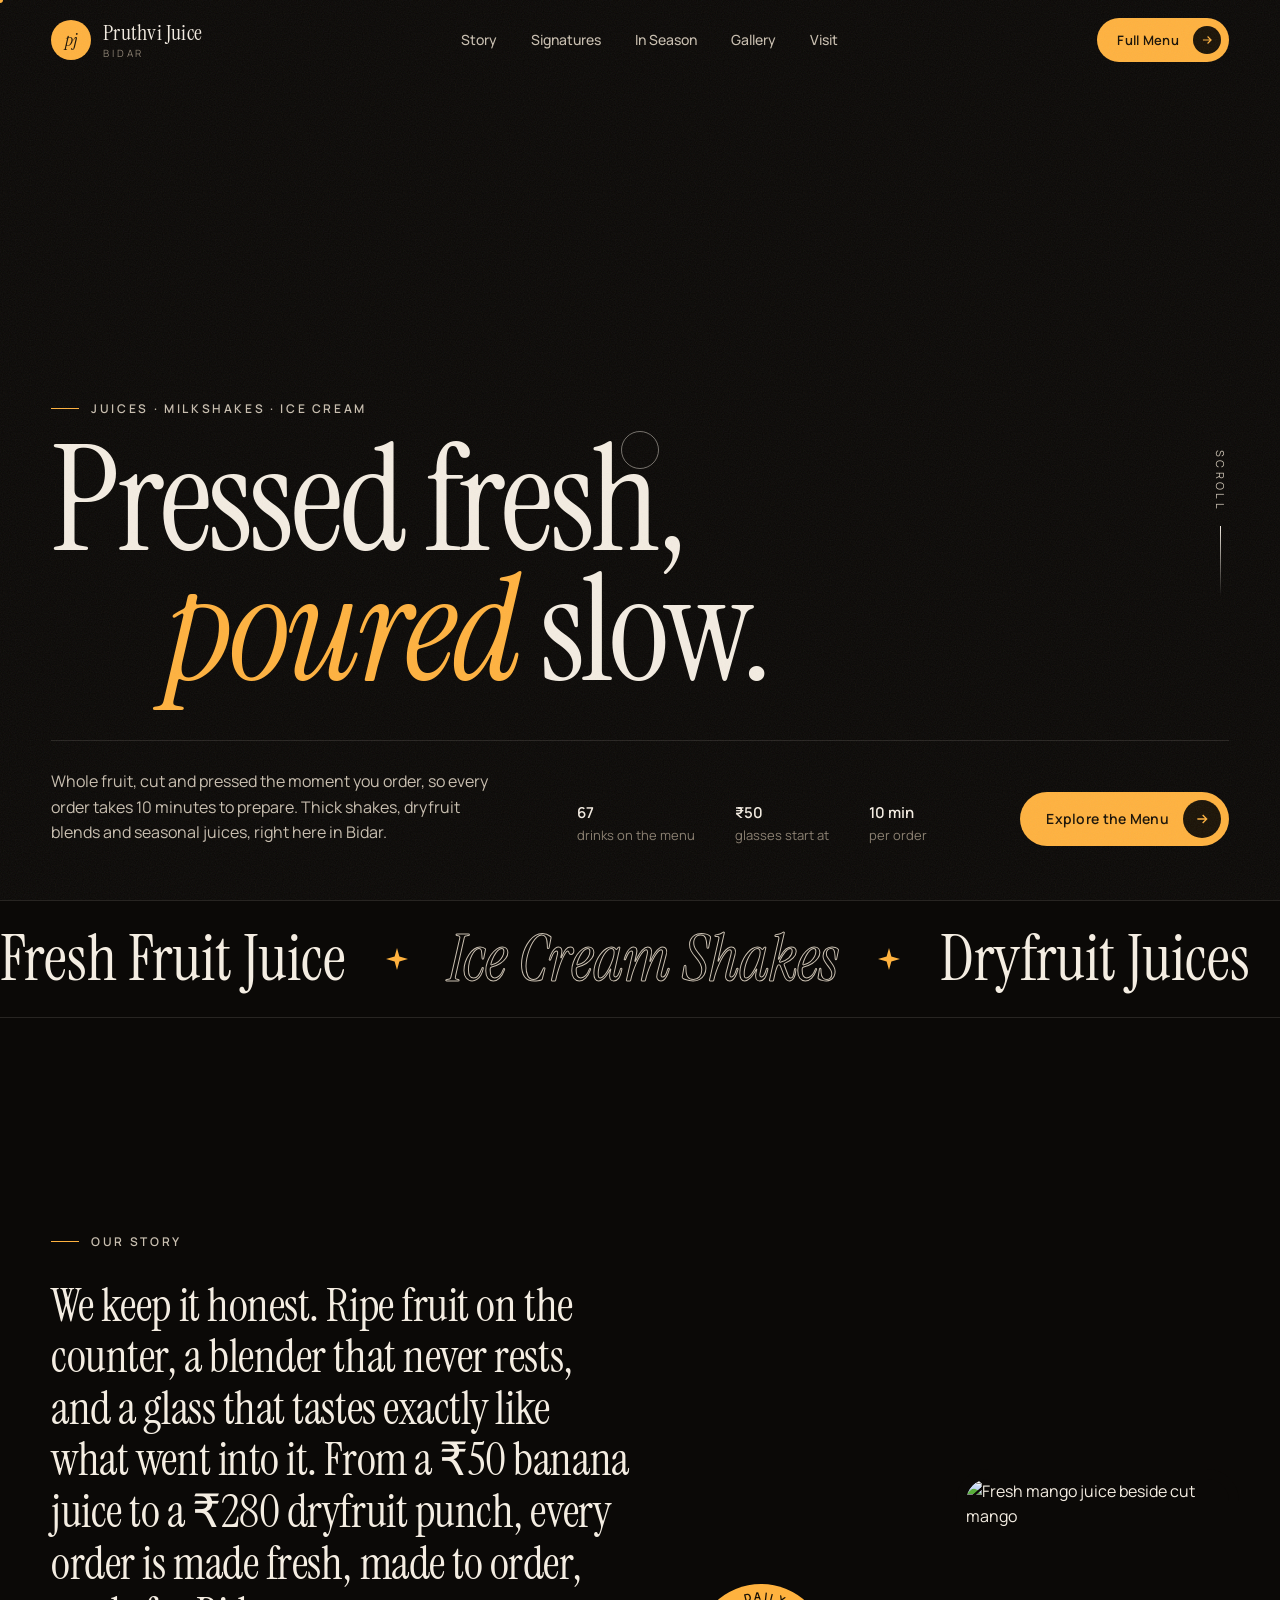
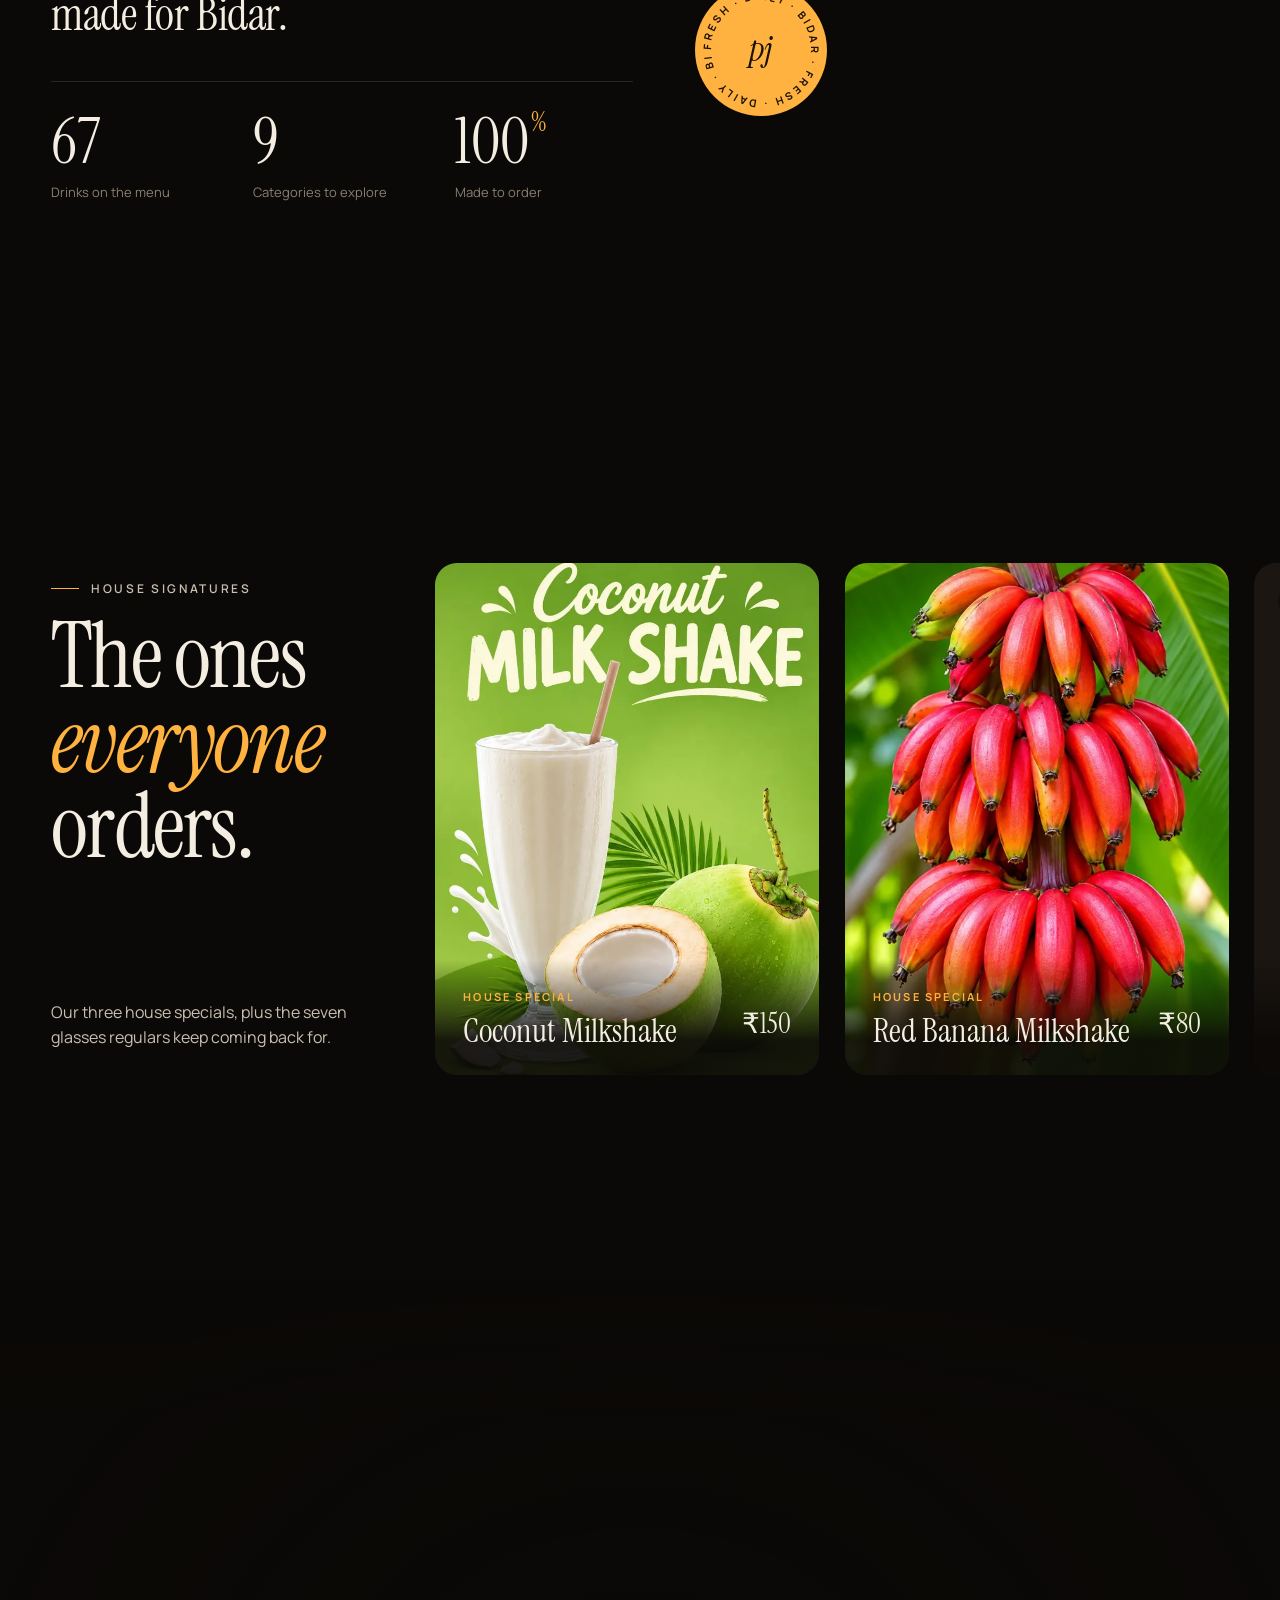
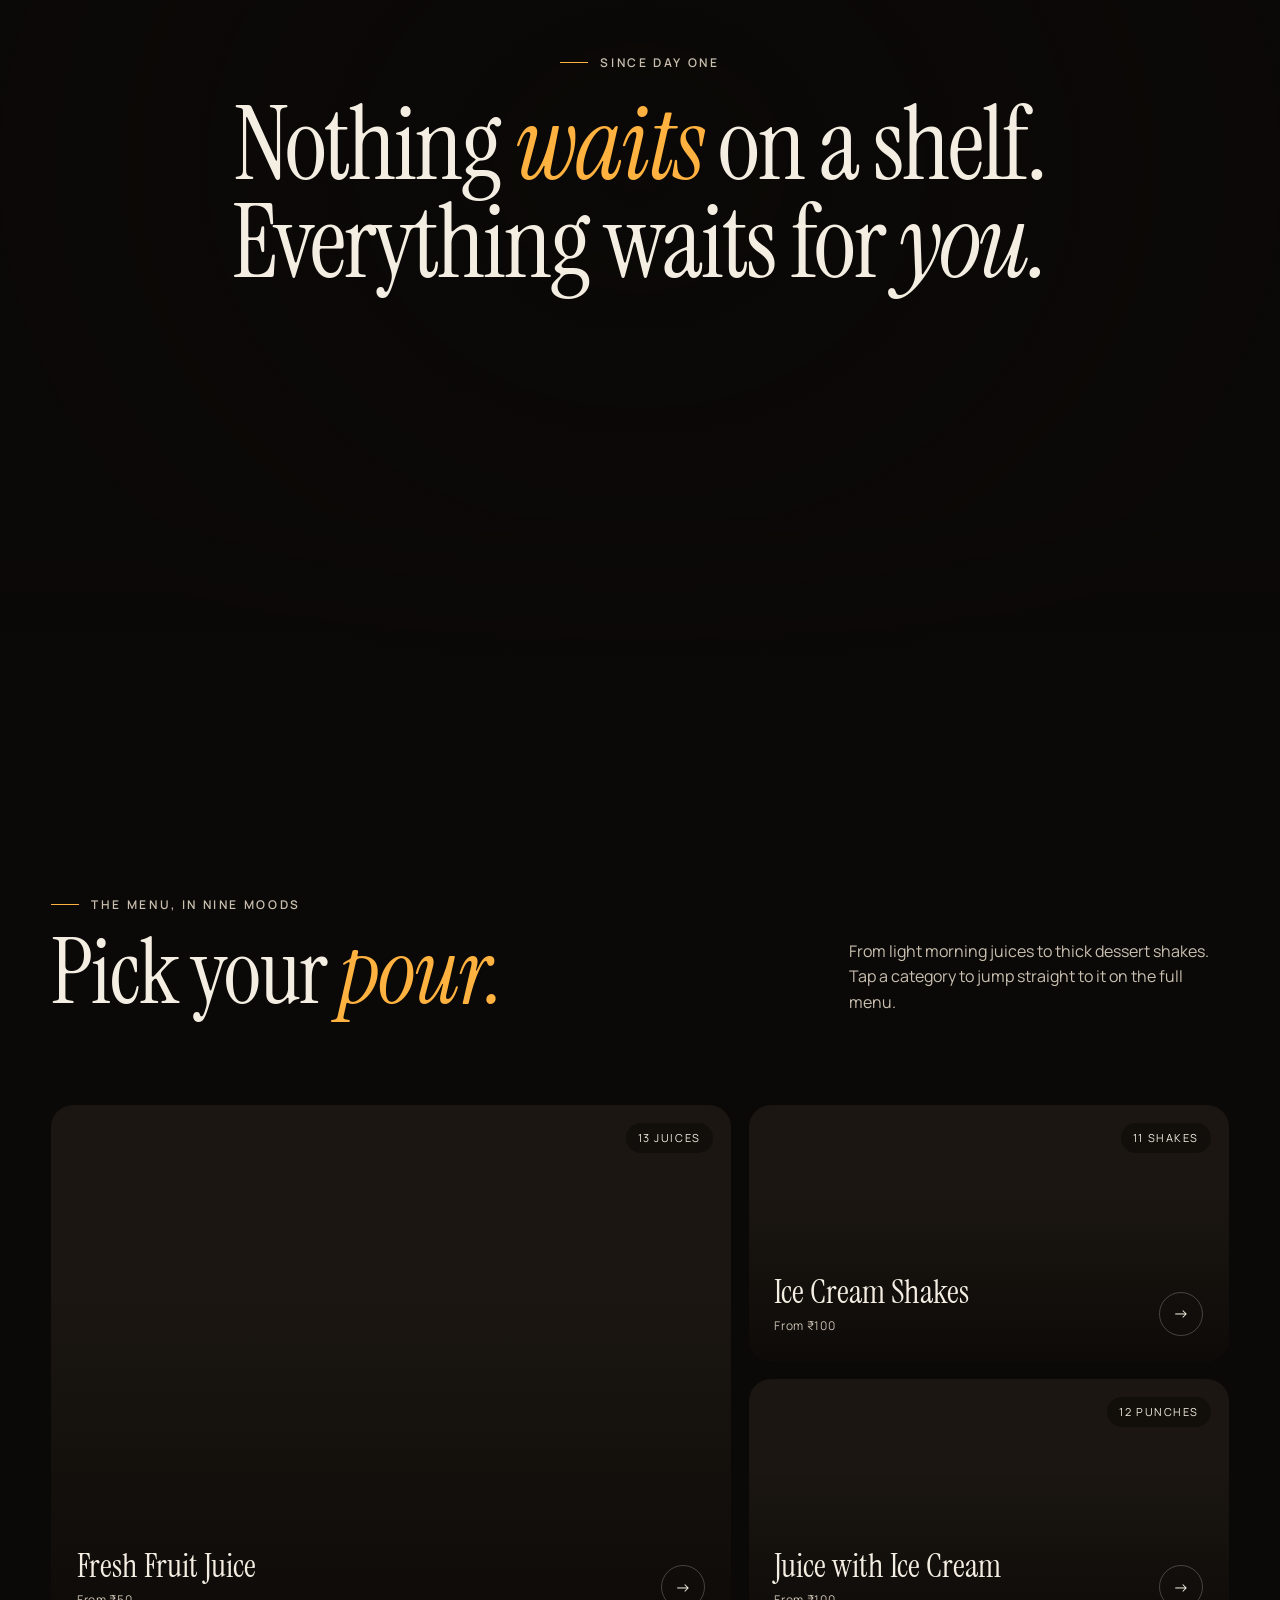
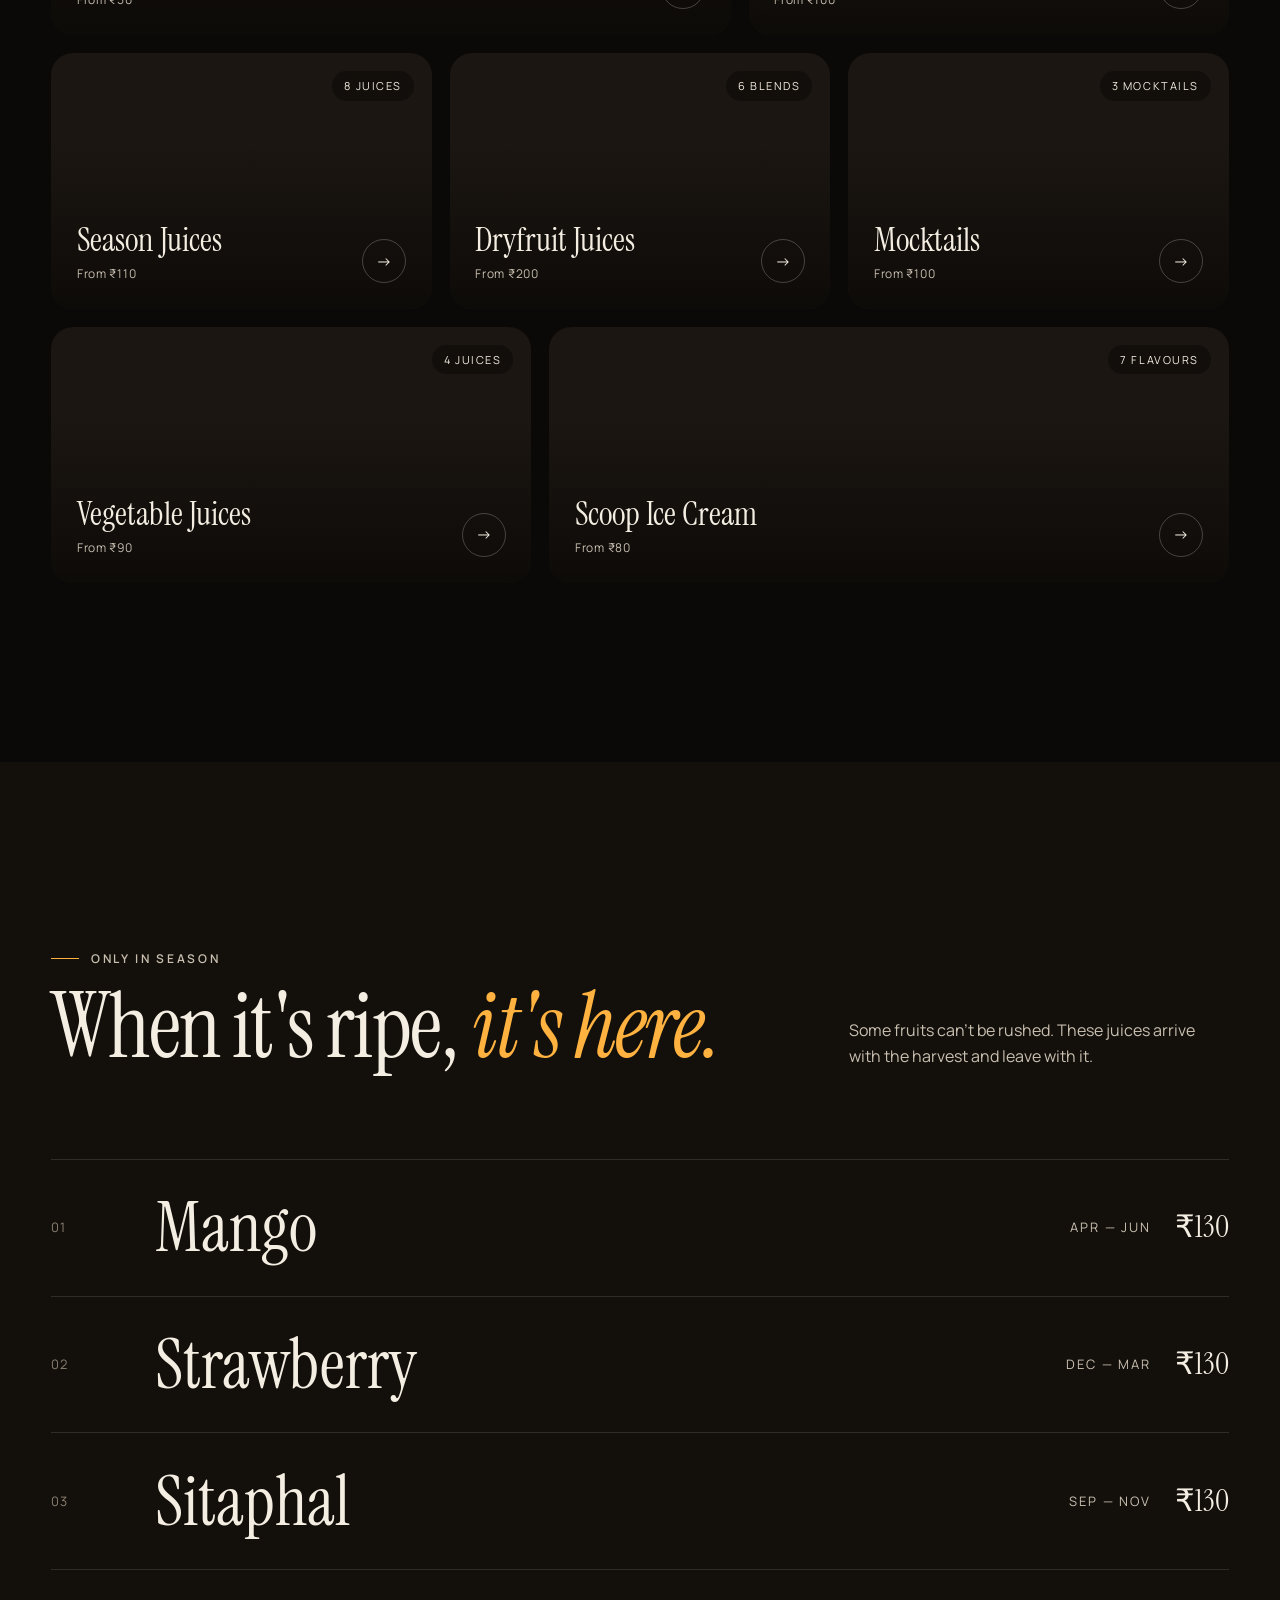
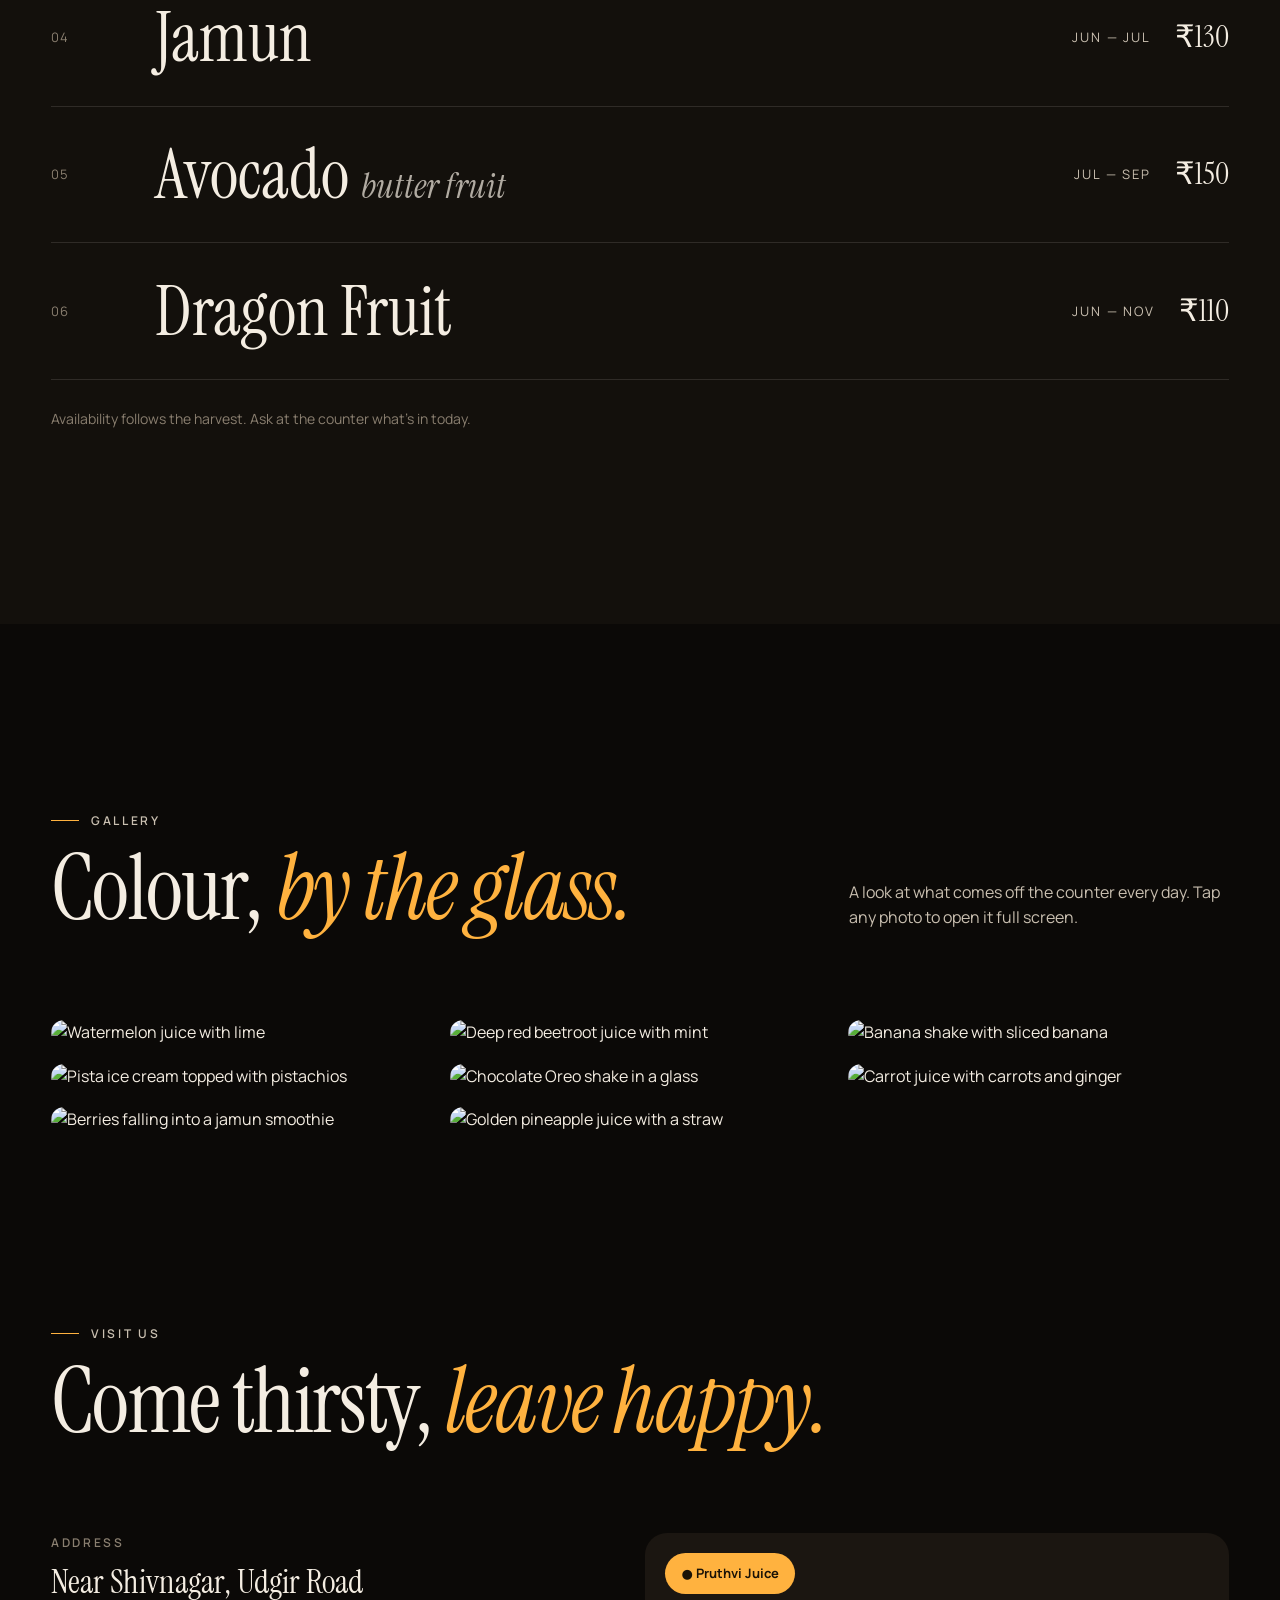
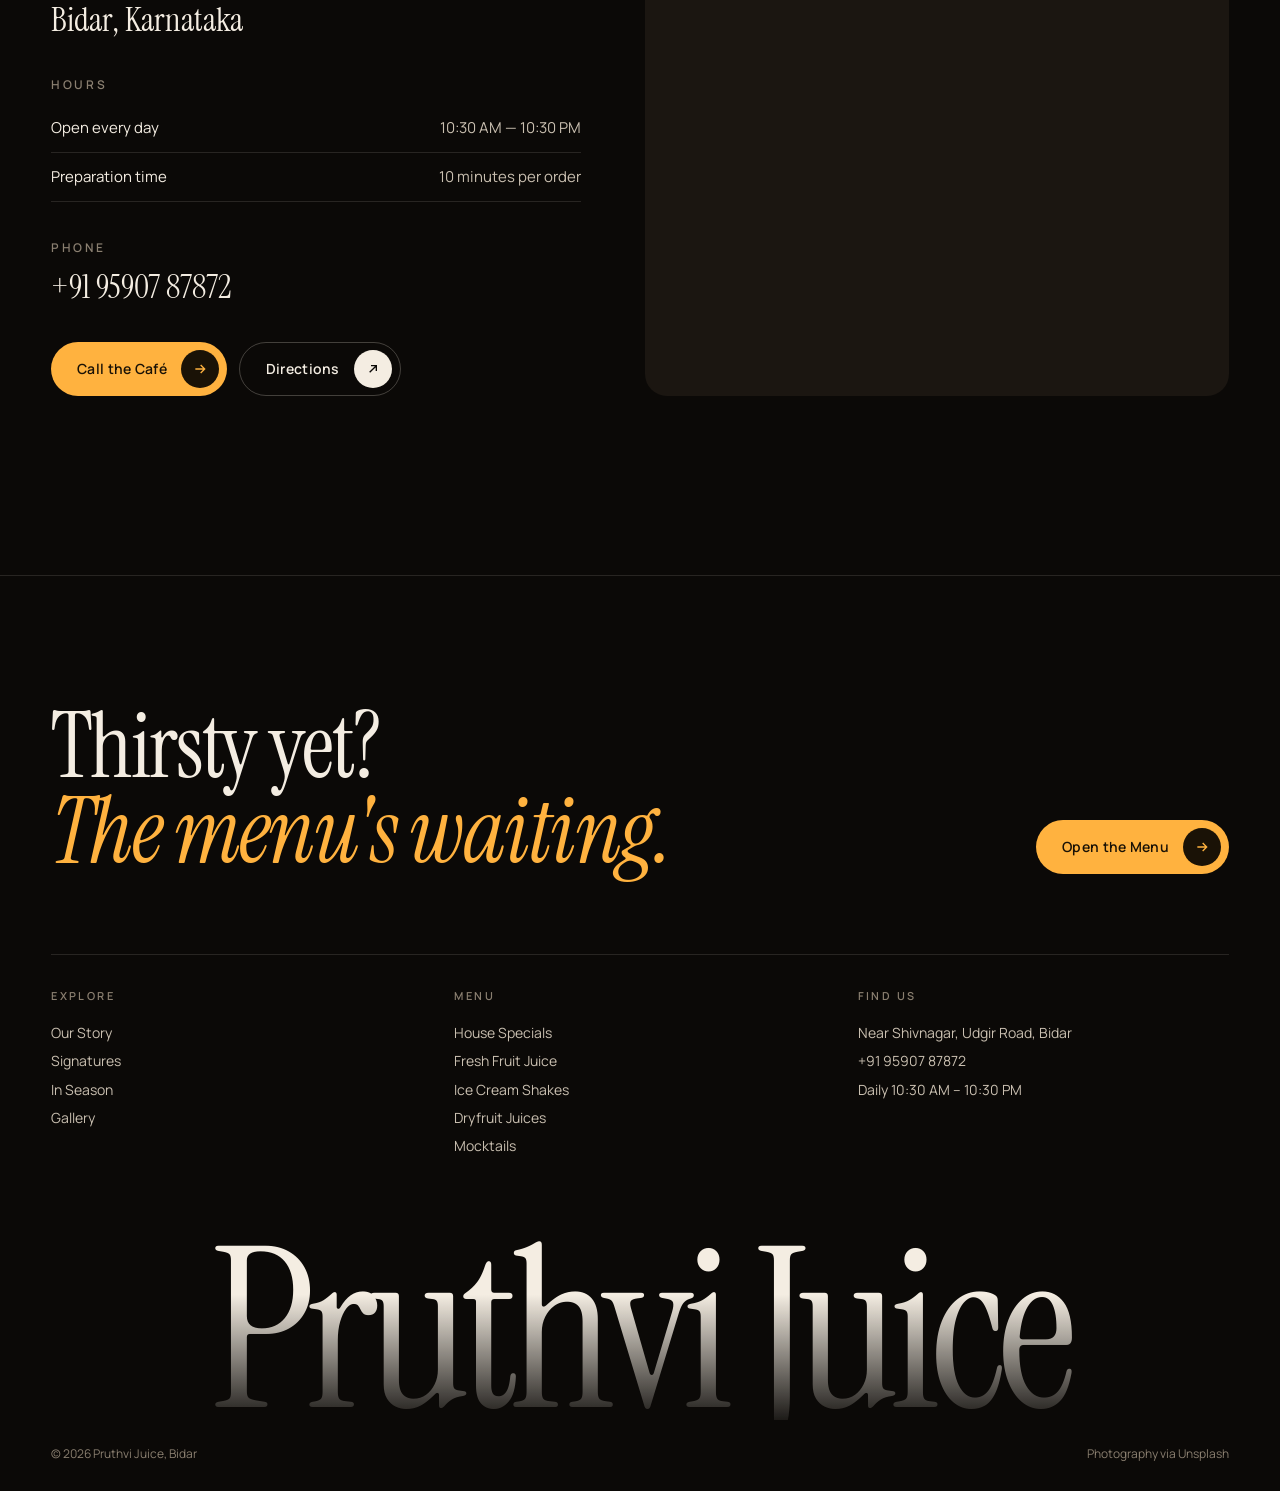
==== commit 2995bfda: "Use the new red banana photo and show the 10-minute prep note in the hero Co-Authored-By: Claude Opu" ====
--- a/index.html
+++ b/index.html
@@ -94,10 +94,11 @@
           <span class="line line--indent" data-hero><em class="italic accent">poured</em> slow.</span>
         </h1>
         <div class="hero__bottom">
-          <p class="hero__lead hero-anim">Whole fruit, cut and pressed the moment you order. Thick shakes, dryfruit blends and seasonal juices, right here in Bidar.</p>
+          <p class="hero__lead hero-anim">Whole fruit, cut and pressed the moment you order, so every order takes 10 minutes to prepare. Thick shakes, dryfruit blends and seasonal juices, right here in Bidar.</p>
           <div class="hero__meta hero-anim">
-            <div><strong>62</strong>drinks on the menu</div>
+            <div><strong>67</strong>drinks on the menu</div>
             <div><strong>₹50</strong>glasses start at</div>
+            <div><strong>10 min</strong>per order</div>
           </div>
           <a href="menu.html" class="btn btn--primary hero-anim">Explore the Menu
             <span class="btn__icon"><svg width="16" height="16" viewBox="0 0 24 24" fill="none" stroke="currentColor" stroke-width="2"><path d="M5 12h14M13 6l6 6-6 6"/></svg></span>
@@ -174,7 +175,7 @@
           </article>
           <article class="sig-card" data-cursor="view">
             <span class="sig-card__idx">02</span>
-            <div class="sig-card__media"><img src="https://images.unsplash.com/photo-1743007361447-7e6a608fa231?auto=format&fit=crop&w=900&q=70" srcset="https://images.unsplash.com/photo-1743007361447-7e6a608fa231?auto=format&fit=crop&w=400&q=70 400w, https://images.unsplash.com/photo-1743007361447-7e6a608fa231?auto=format&fit=crop&w=600&q=70 600w, https://images.unsplash.com/photo-1743007361447-7e6a608fa231?auto=format&fit=crop&w=800&q=70 800w, https://images.unsplash.com/photo-1743007361447-7e6a608fa231?auto=format&fit=crop&w=900&q=70 900w" sizes="(max-width: 560px) 47vw, (max-width: 900px) 31vw, 32vw" alt="Bunches of red bananas used for the milkshake" loading="lazy" /></div>
+            <div class="sig-card__media"><img src="img/red-banana.webp" alt="A bunch of ripe red bananas on the tree" loading="lazy" /></div>
             <div class="sig-card__body"><div><div class="sig-card__cat">House Special</div><h3 class="sig-card__name">Red Banana Milkshake</h3></div><div class="sig-card__price">₹80</div></div>
           </article>
           <article class="sig-card" data-cursor="view">
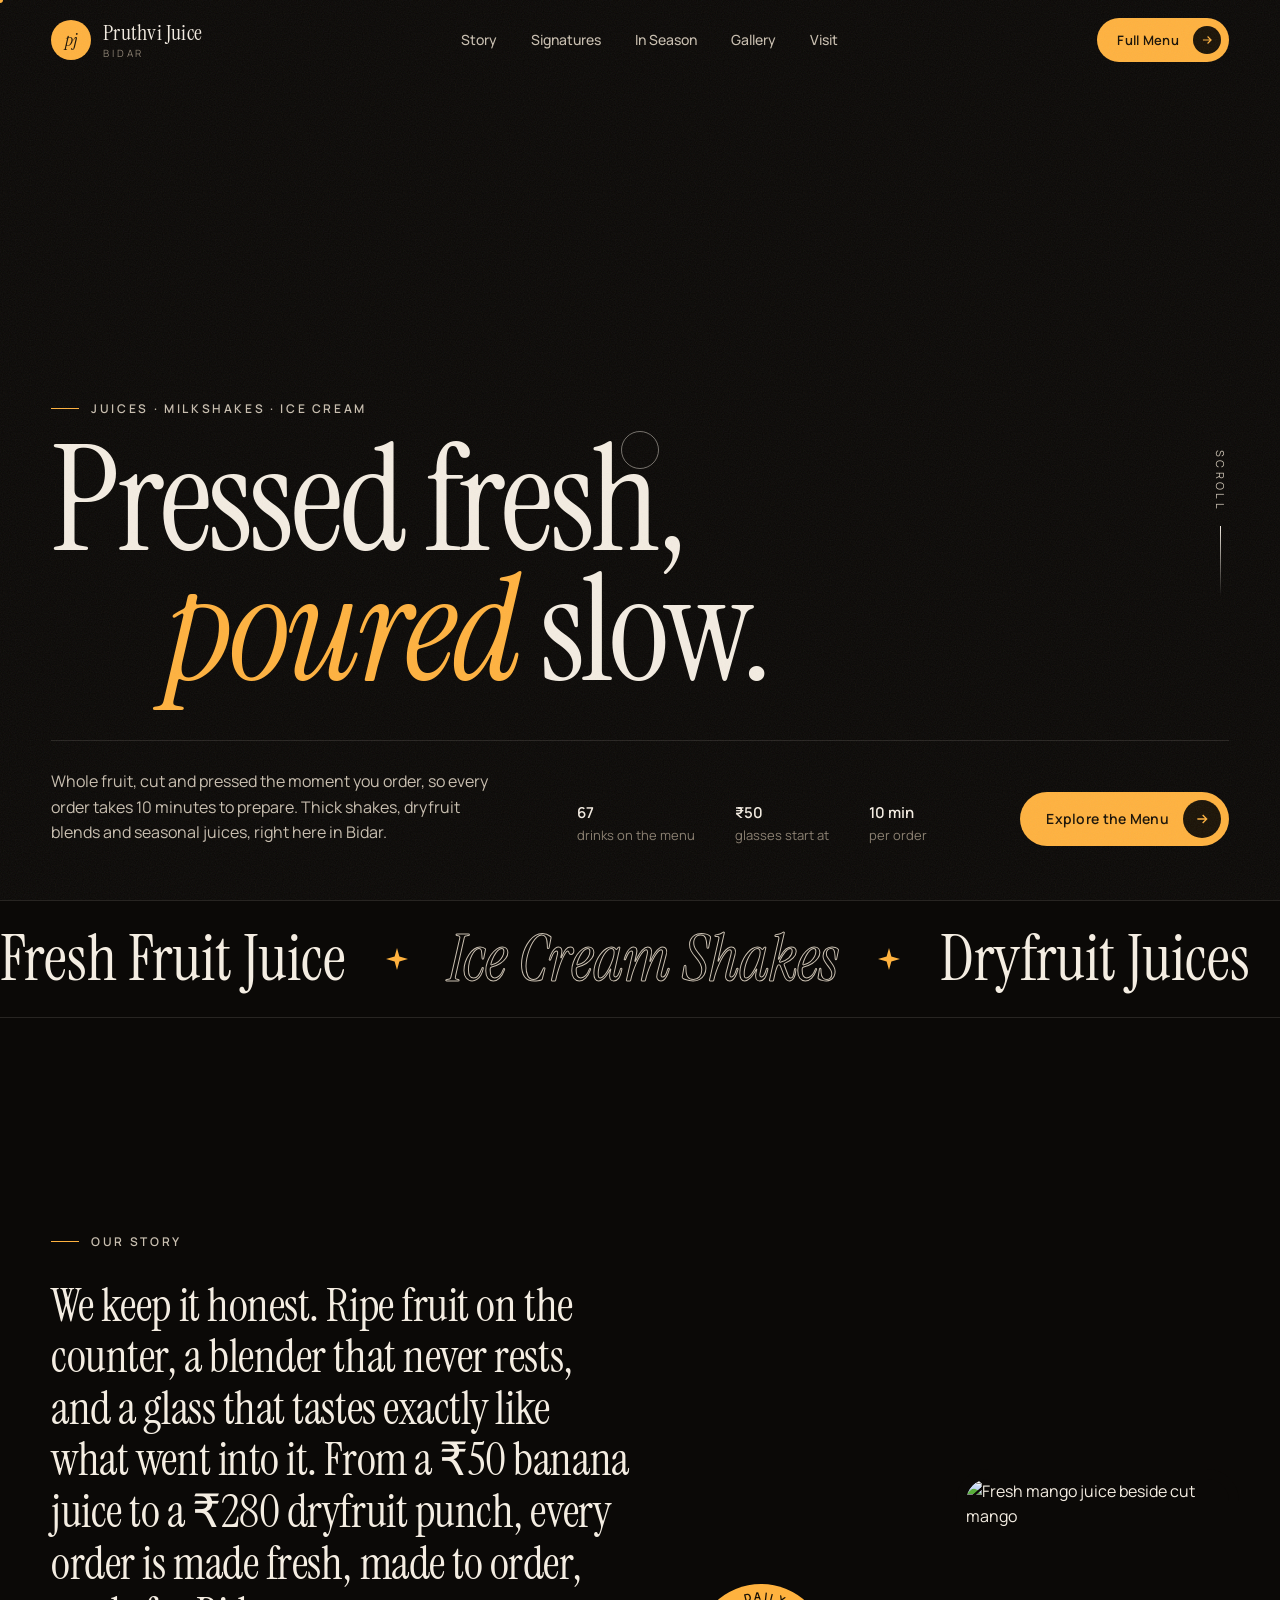
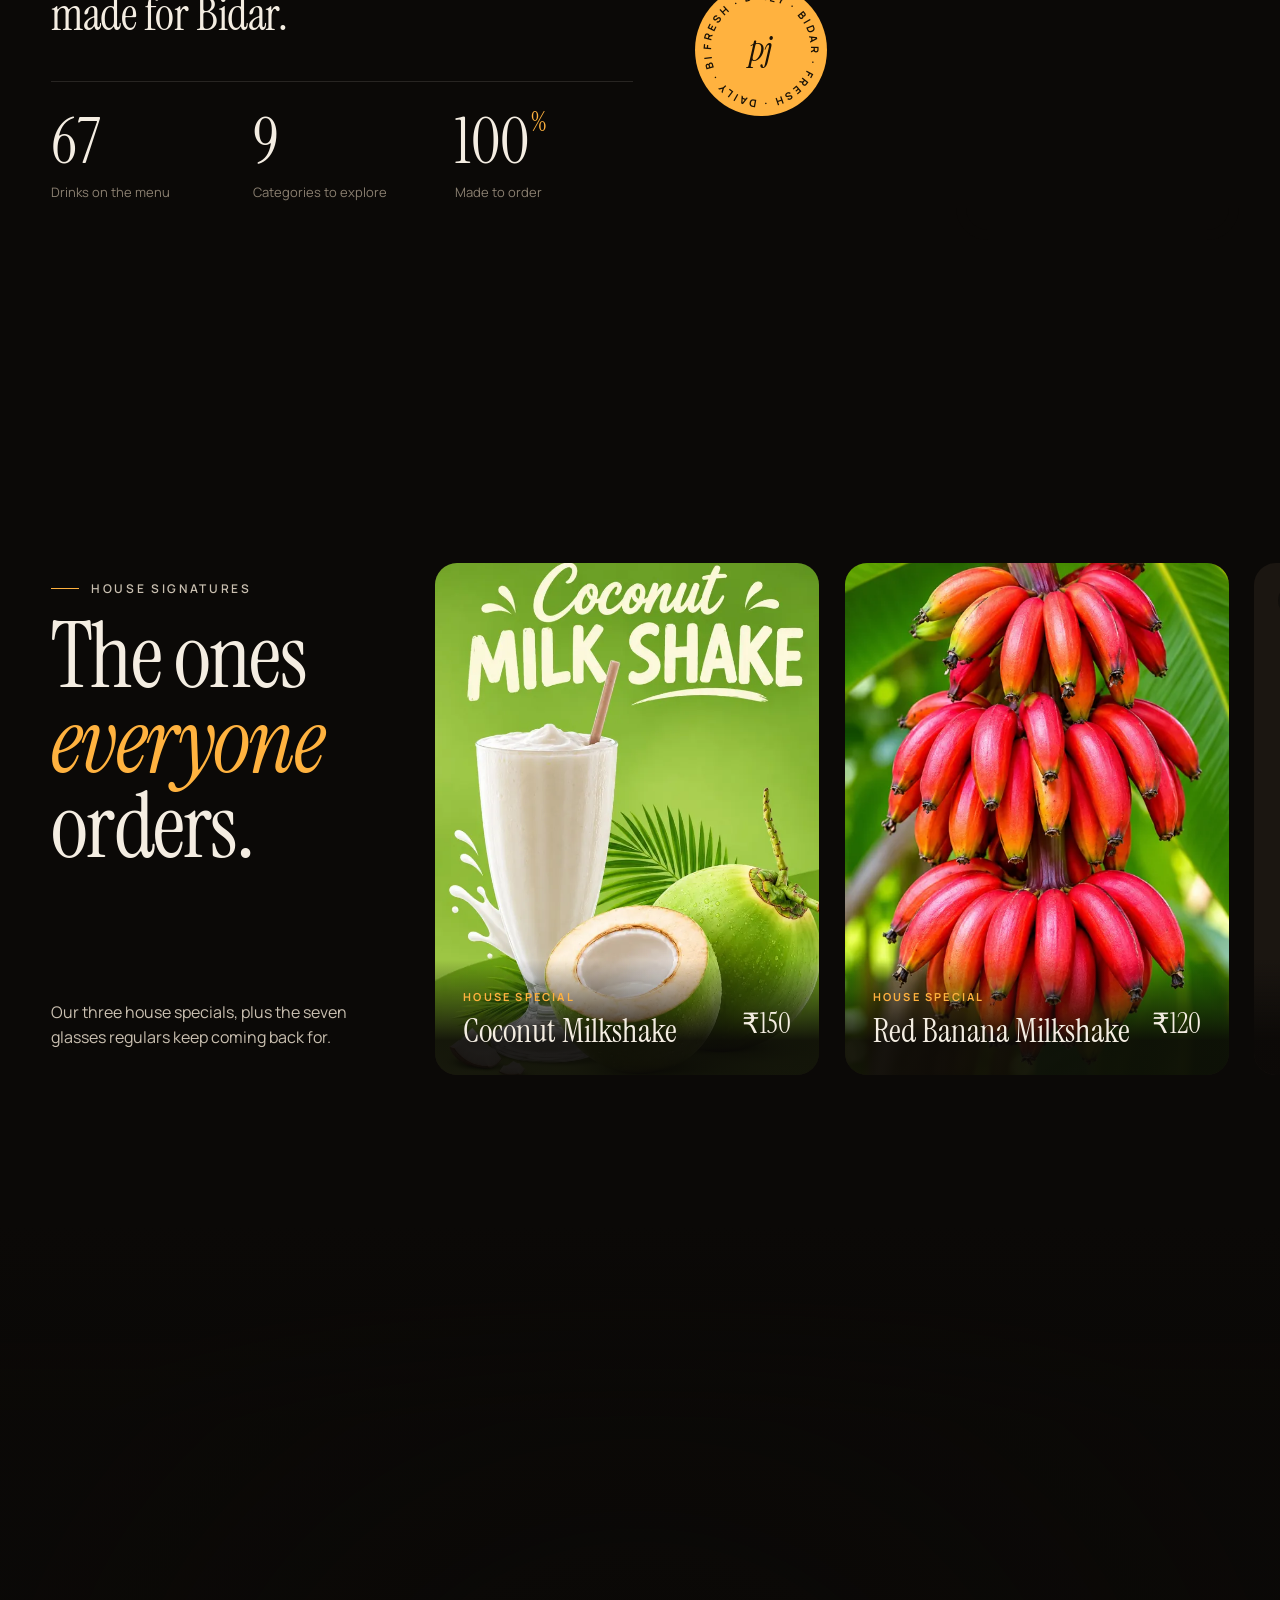
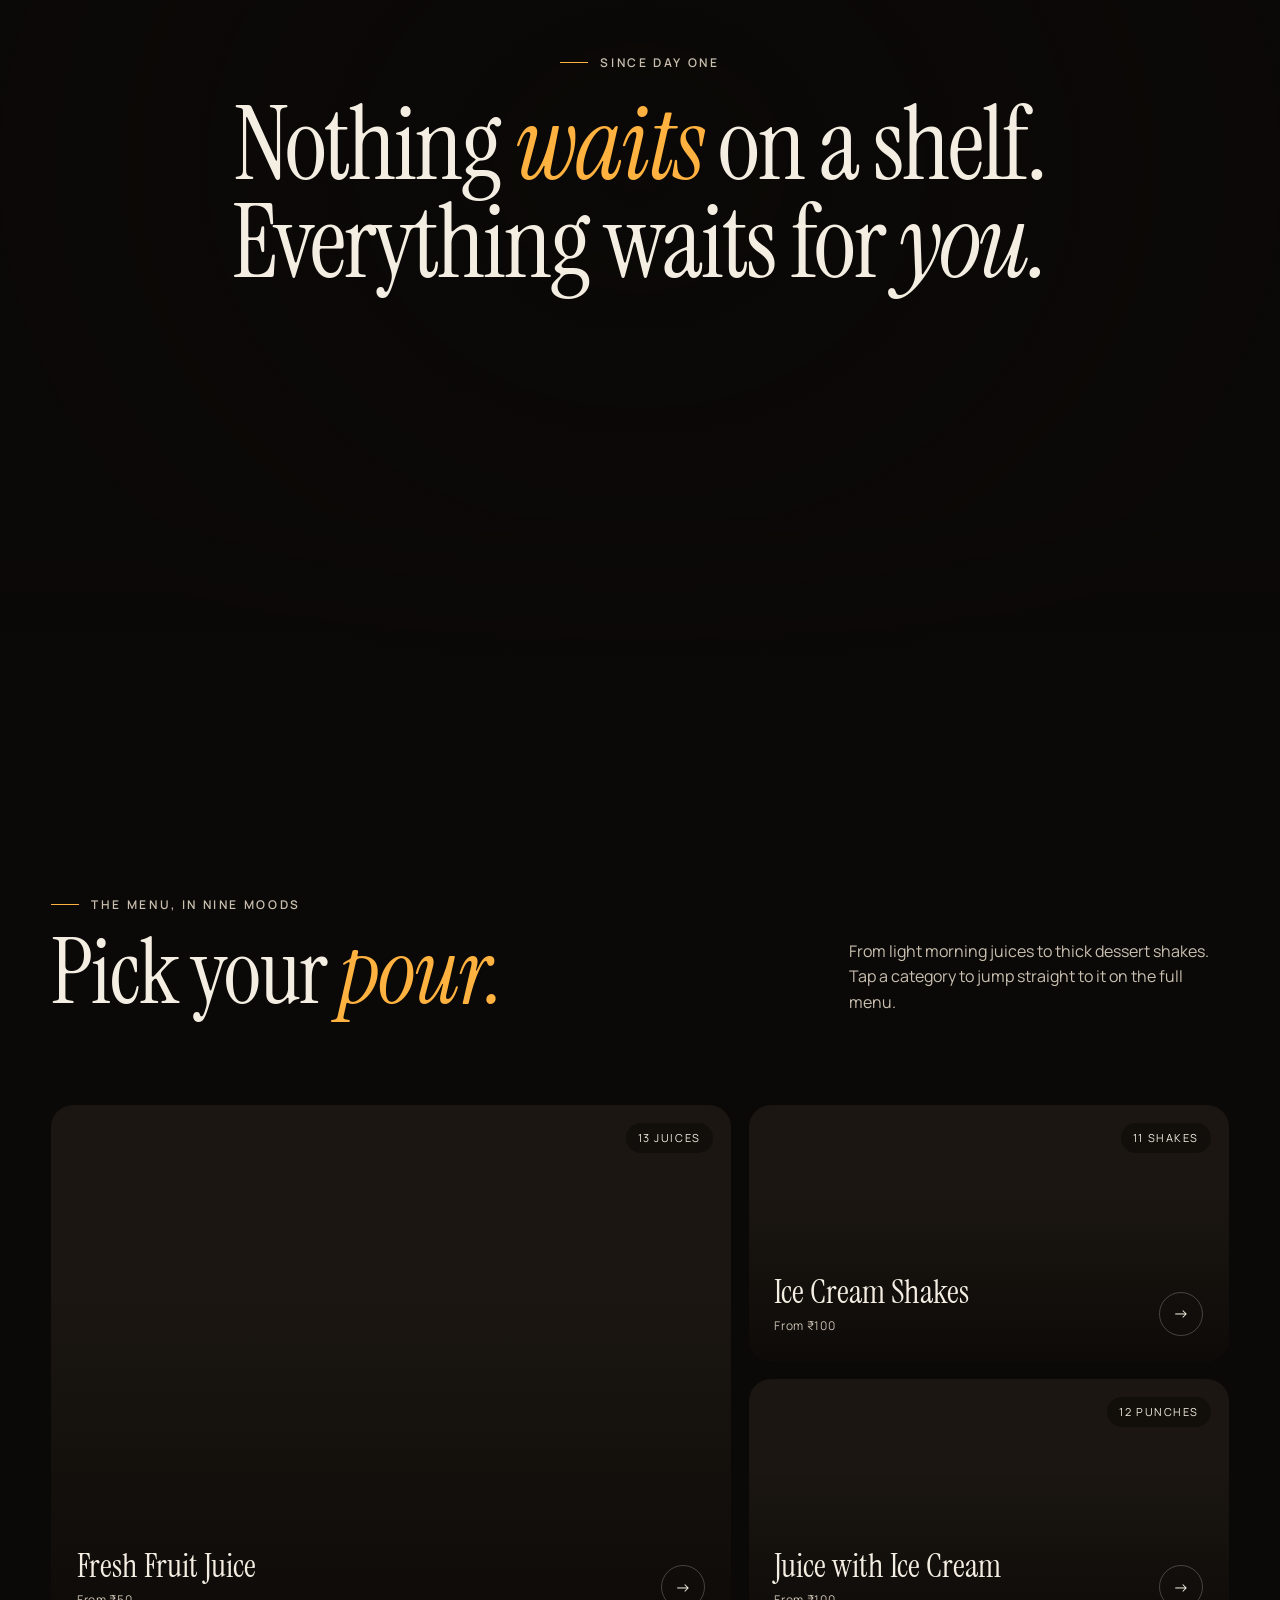
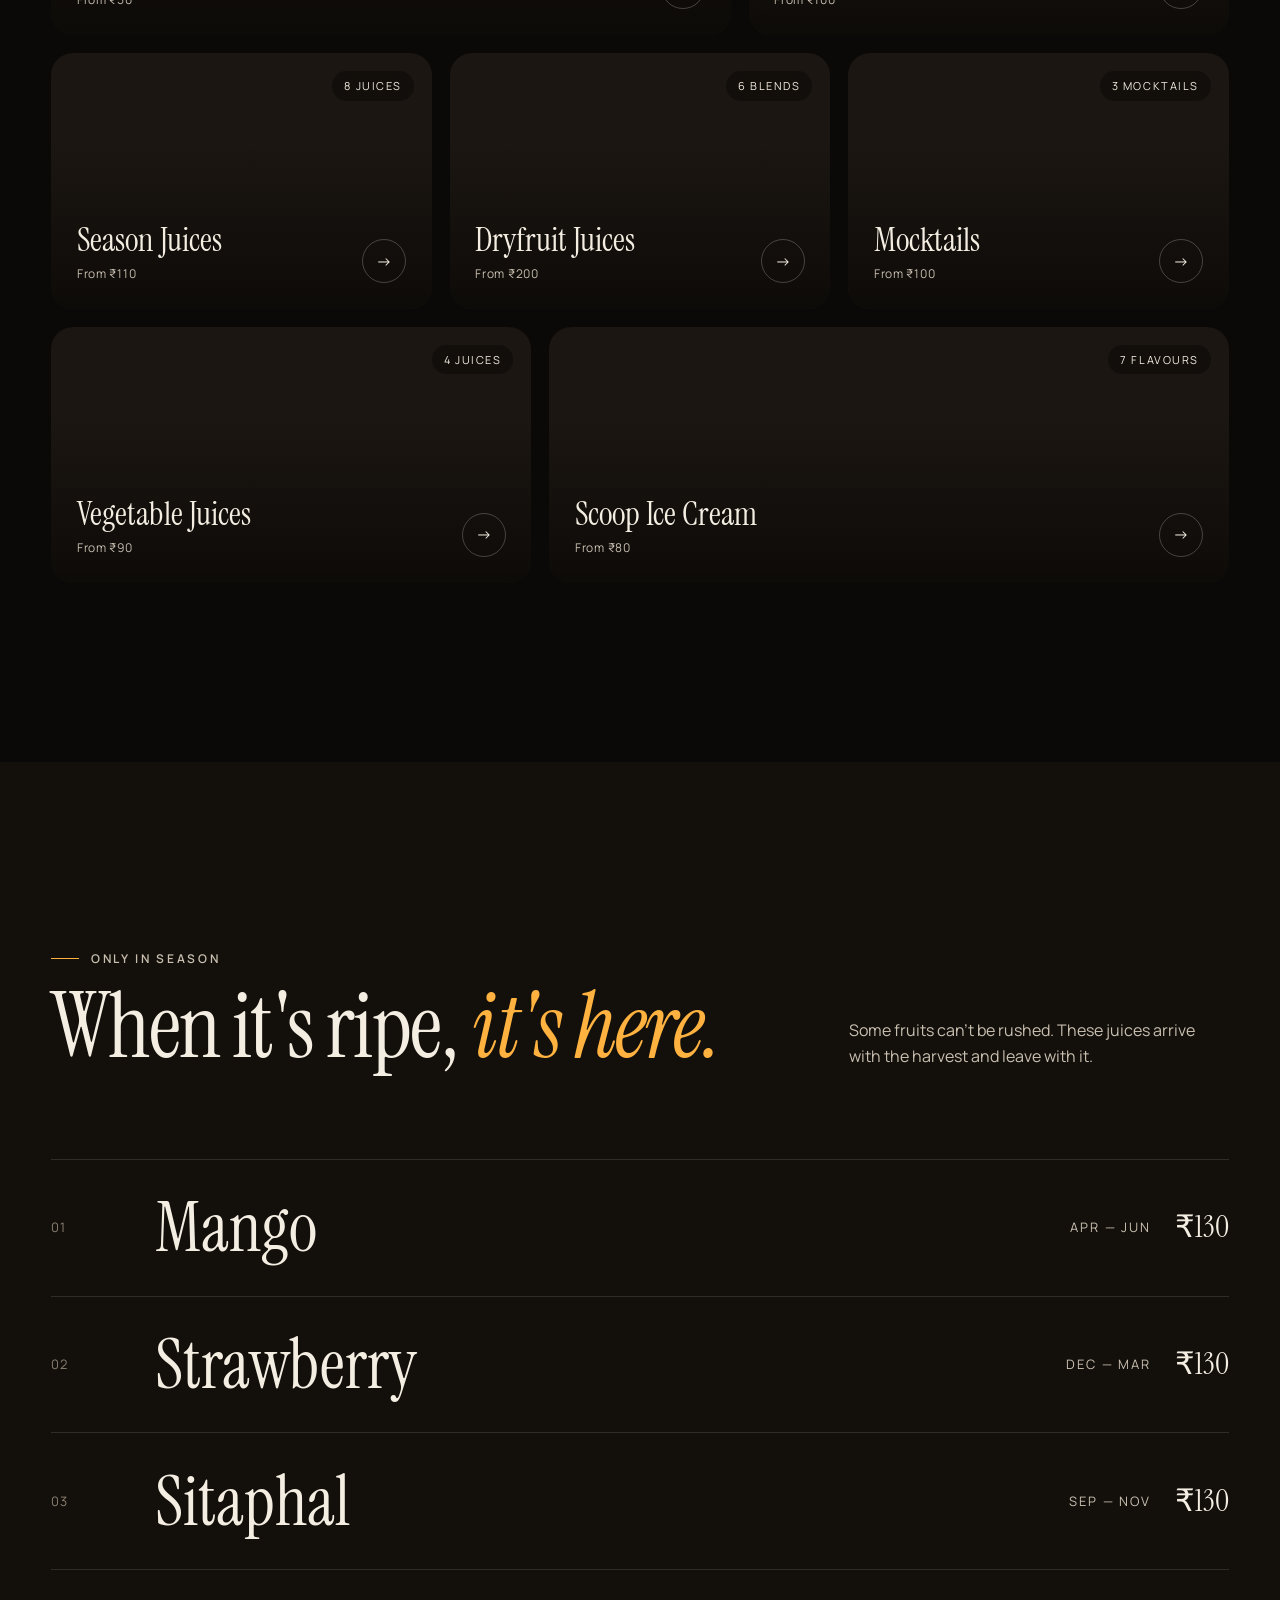
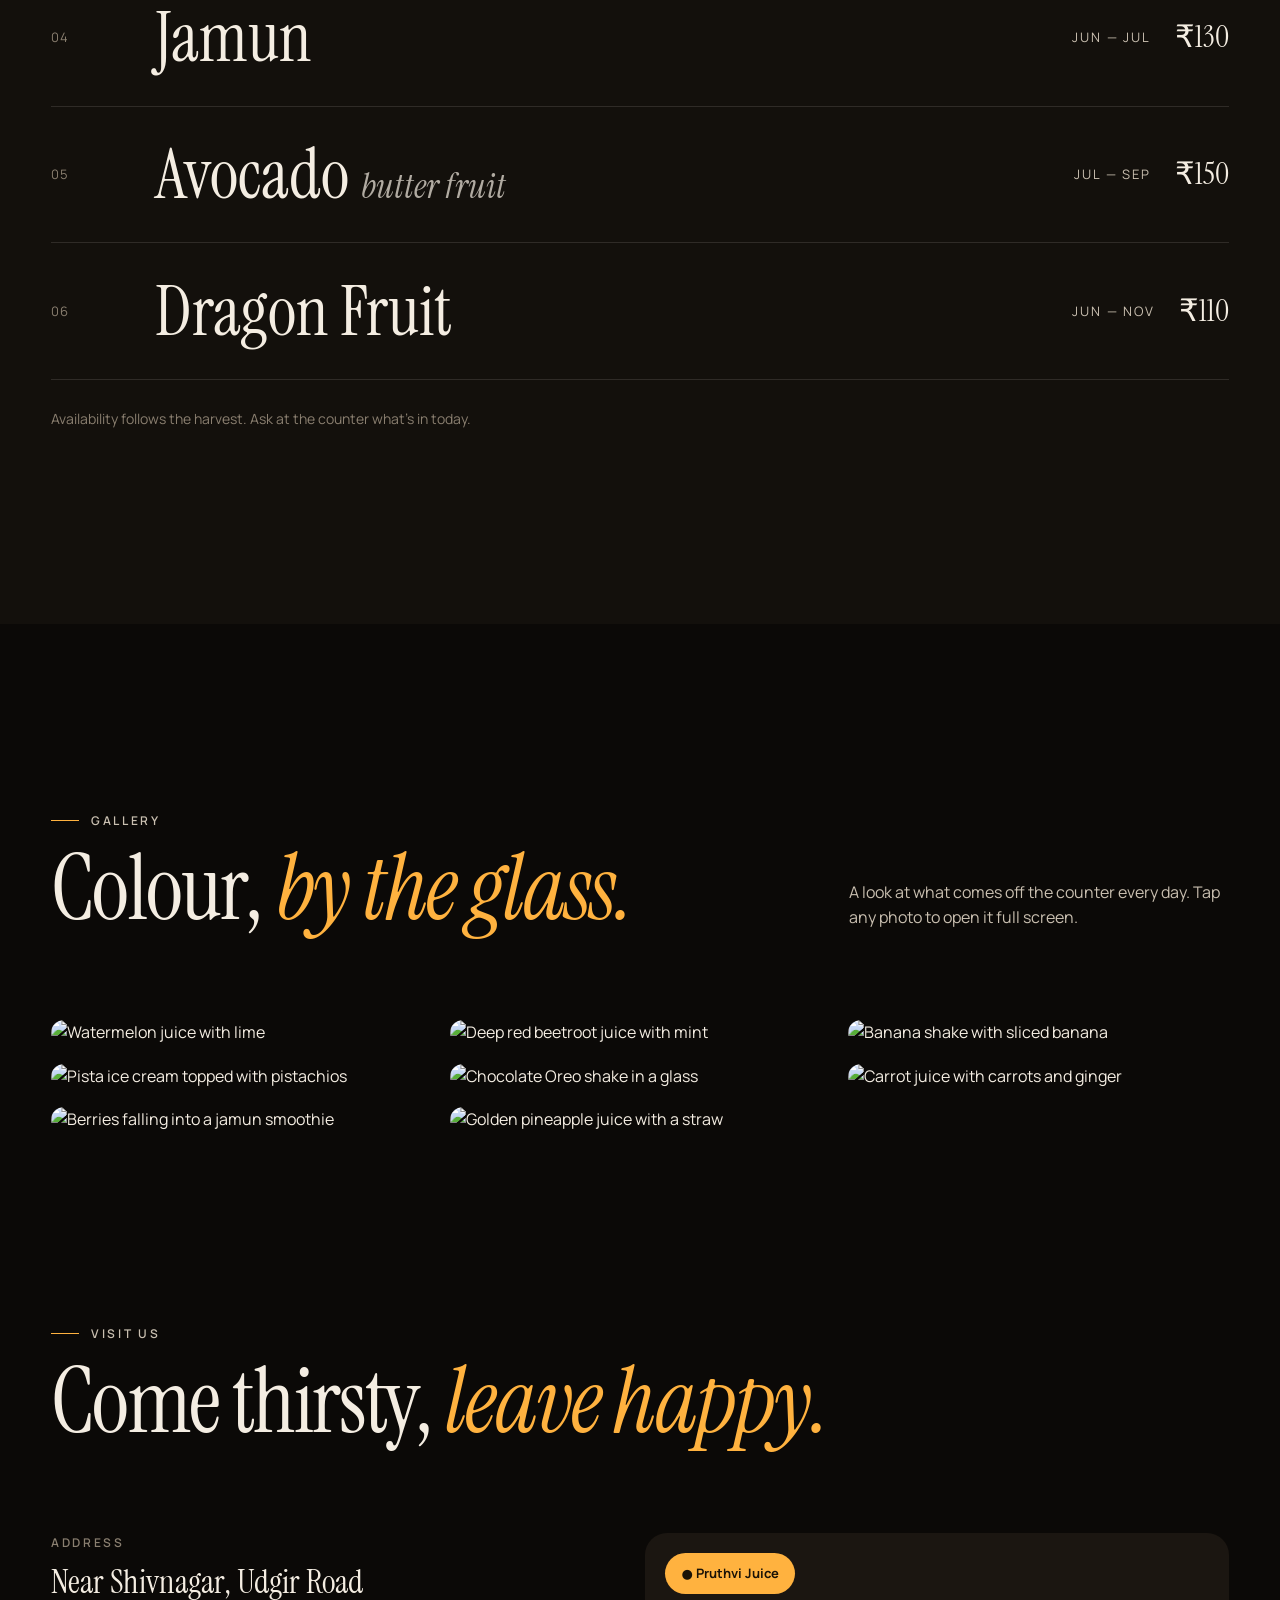
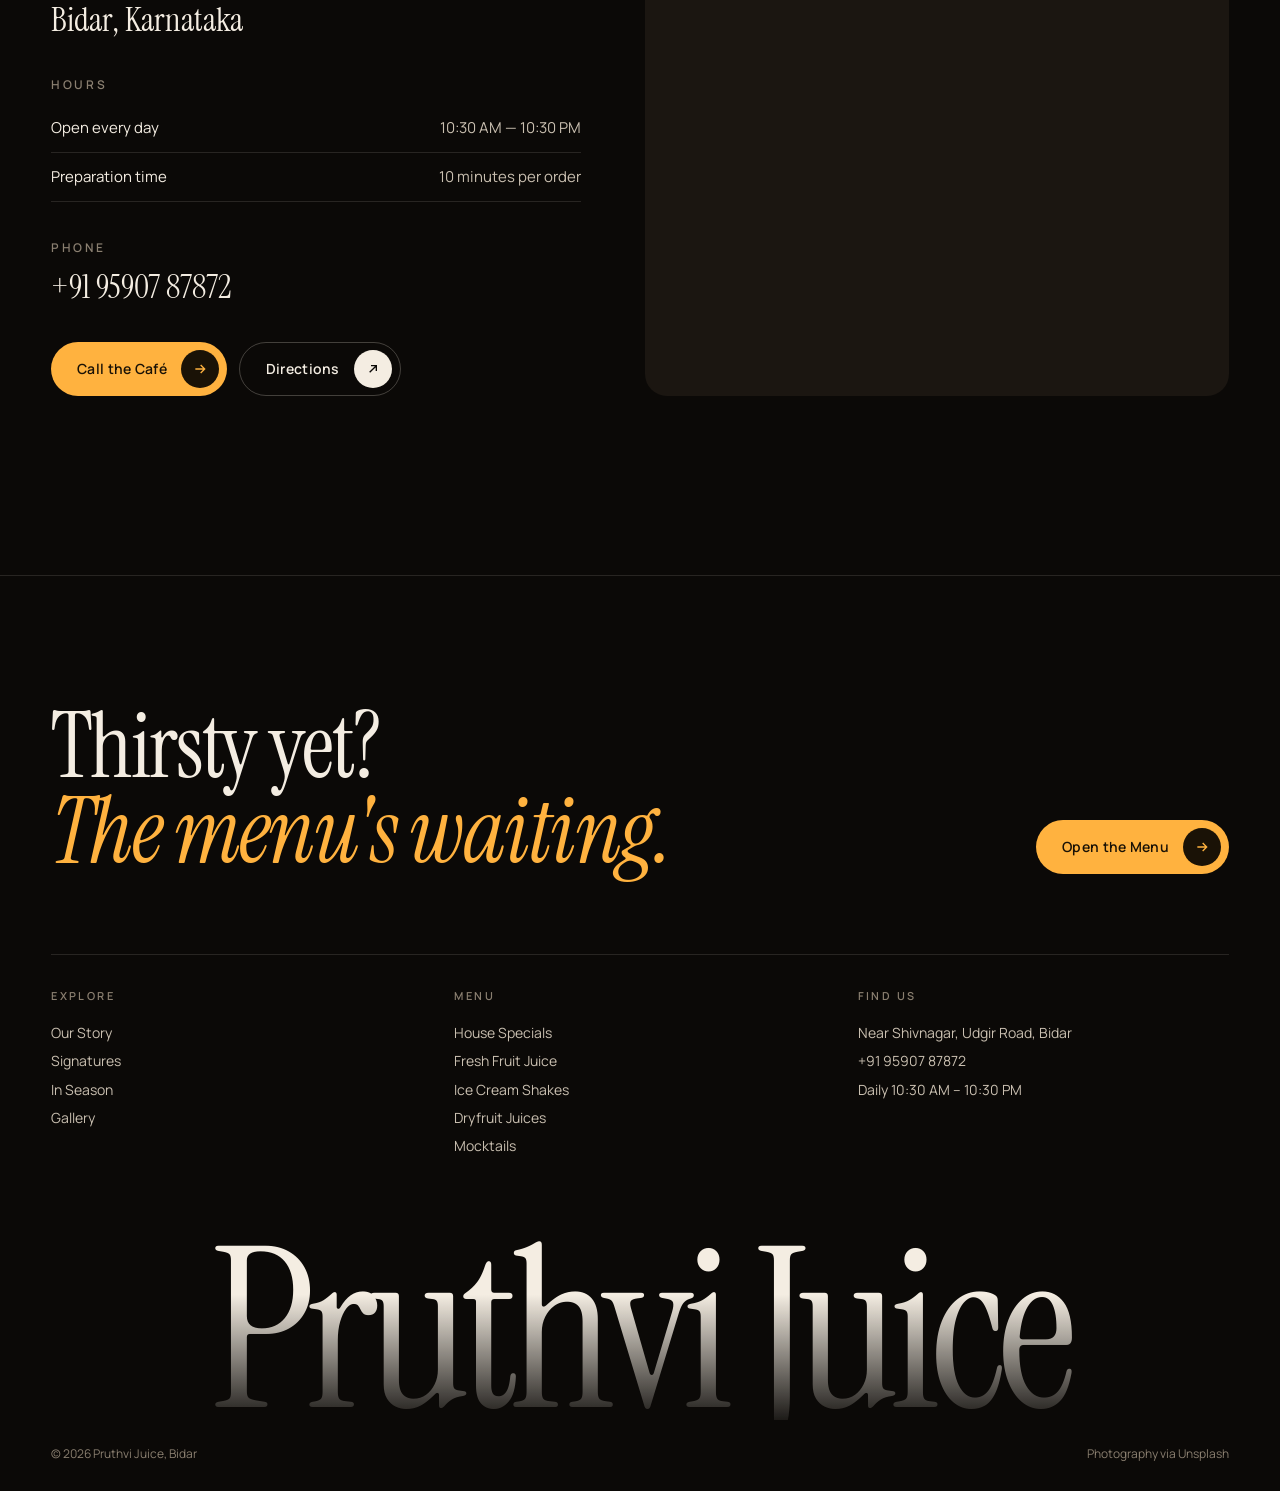
==== commit 7e24306b: "Update Red Banana Milkshake price to ₹120 Co-Authored-By: Claude Sonnet 5 <noreply@anthropic.com>" ====
--- a/index.html
+++ b/index.html
@@ -176,7 +176,7 @@
           <article class="sig-card" data-cursor="view">
             <span class="sig-card__idx">02</span>
             <div class="sig-card__media"><img src="img/red-banana.webp" alt="A bunch of ripe red bananas on the tree" loading="lazy" /></div>
-            <div class="sig-card__body"><div><div class="sig-card__cat">House Special</div><h3 class="sig-card__name">Red Banana Milkshake</h3></div><div class="sig-card__price">₹80</div></div>
+            <div class="sig-card__body"><div><div class="sig-card__cat">House Special</div><h3 class="sig-card__name">Red Banana Milkshake</h3></div><div class="sig-card__price">₹120</div></div>
           </article>
           <article class="sig-card" data-cursor="view">
             <span class="sig-card__idx">03</span>
